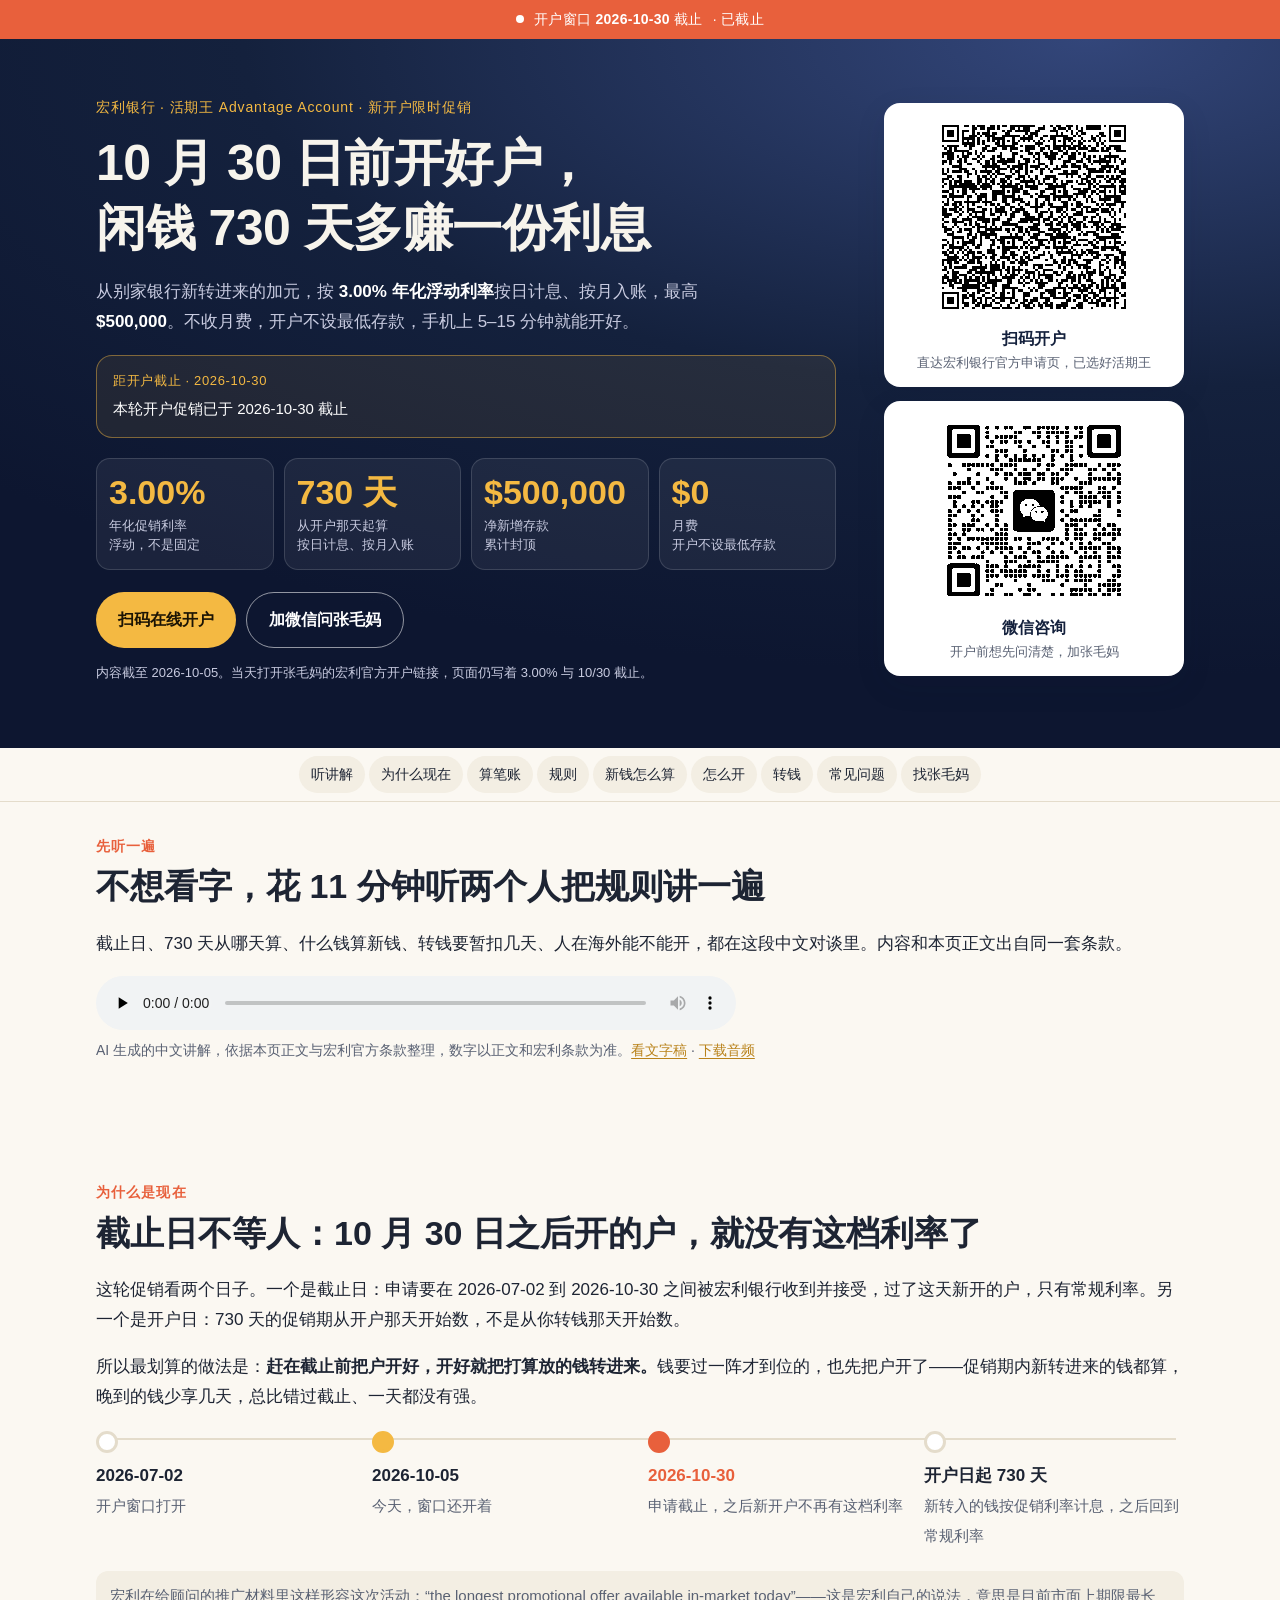
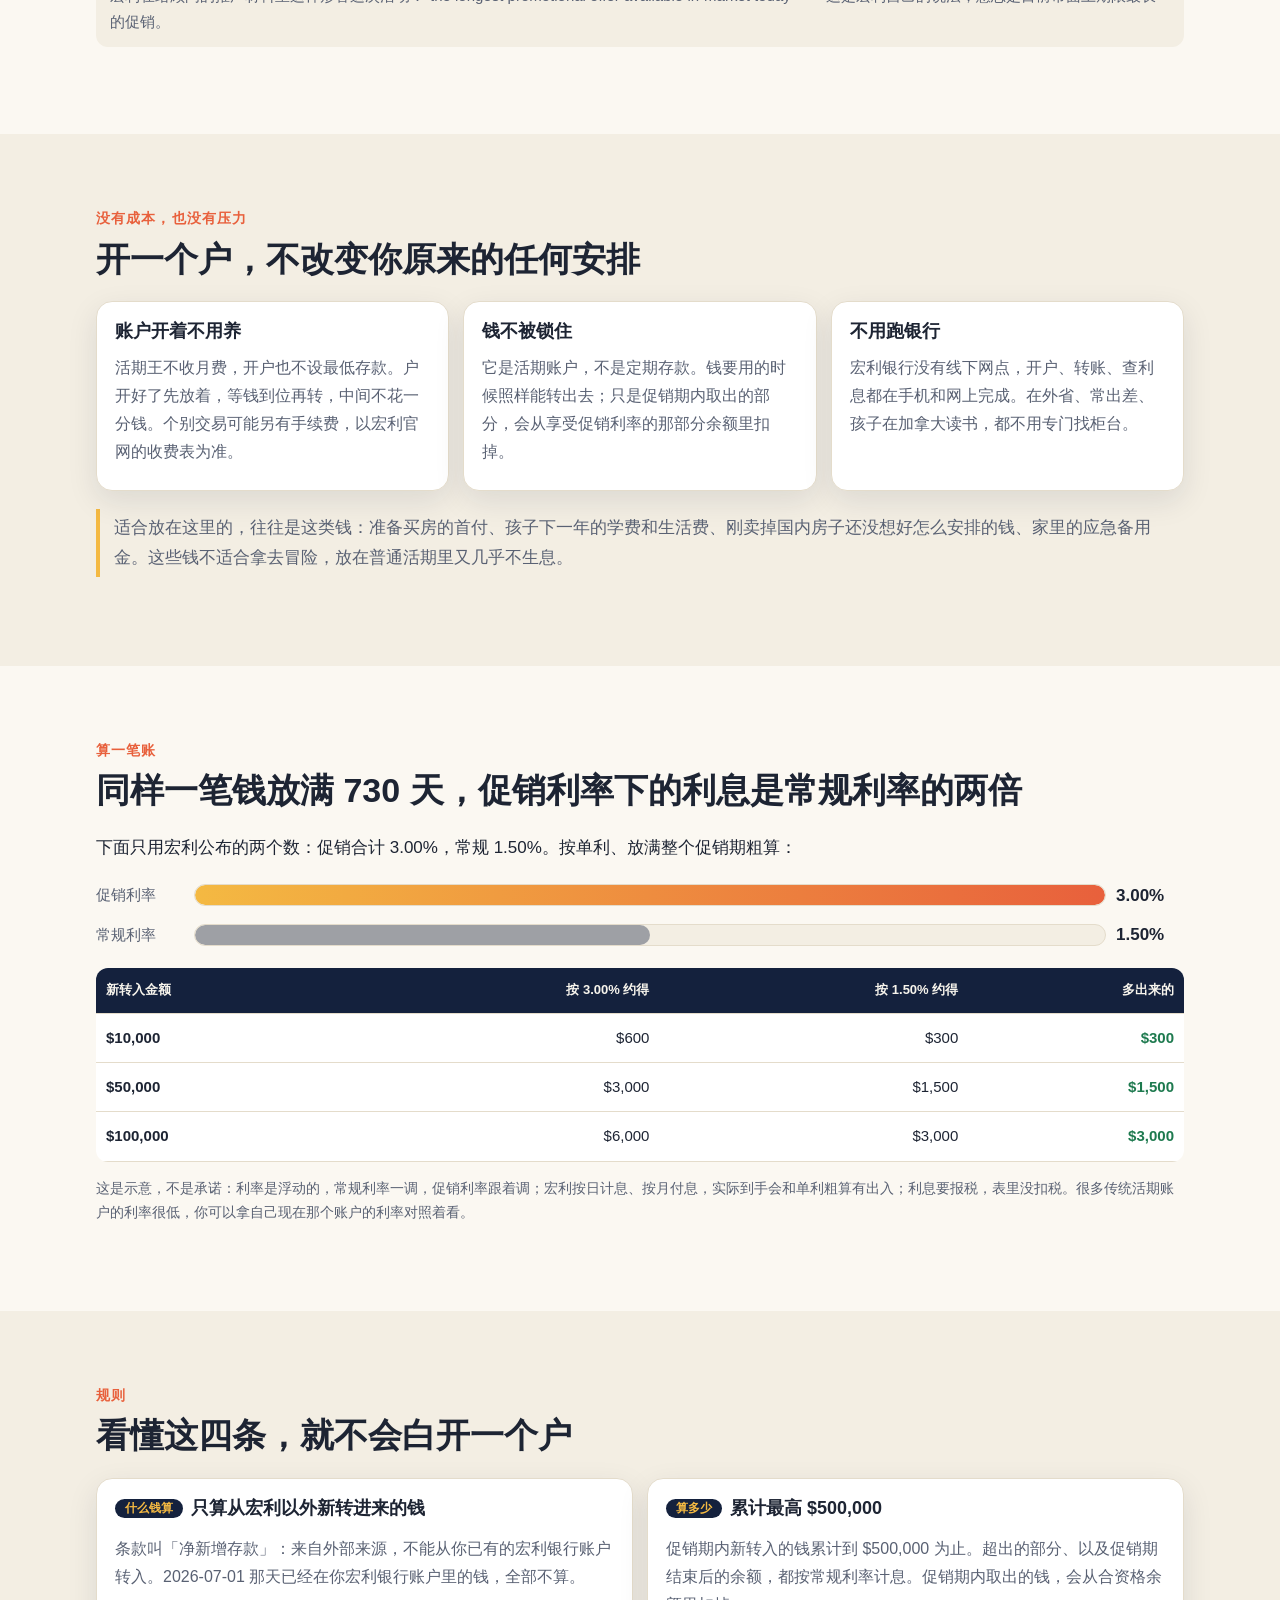
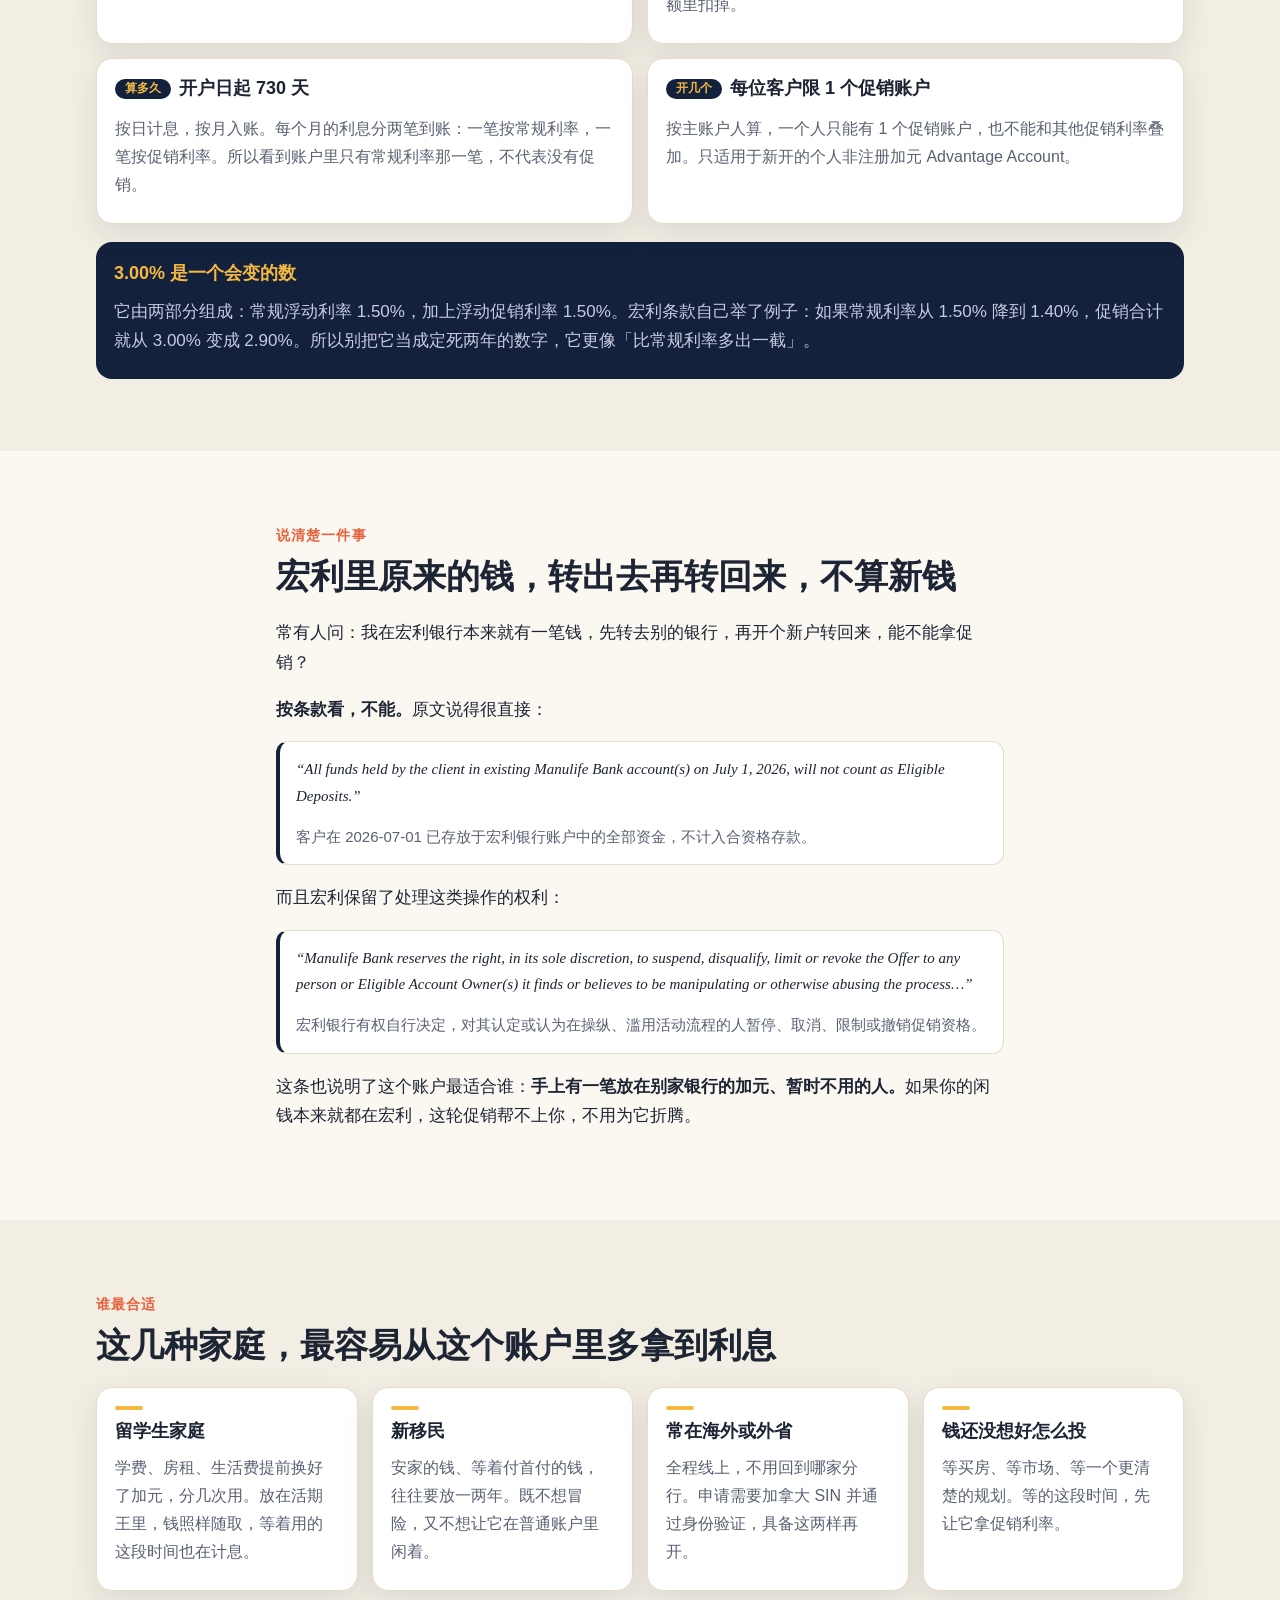
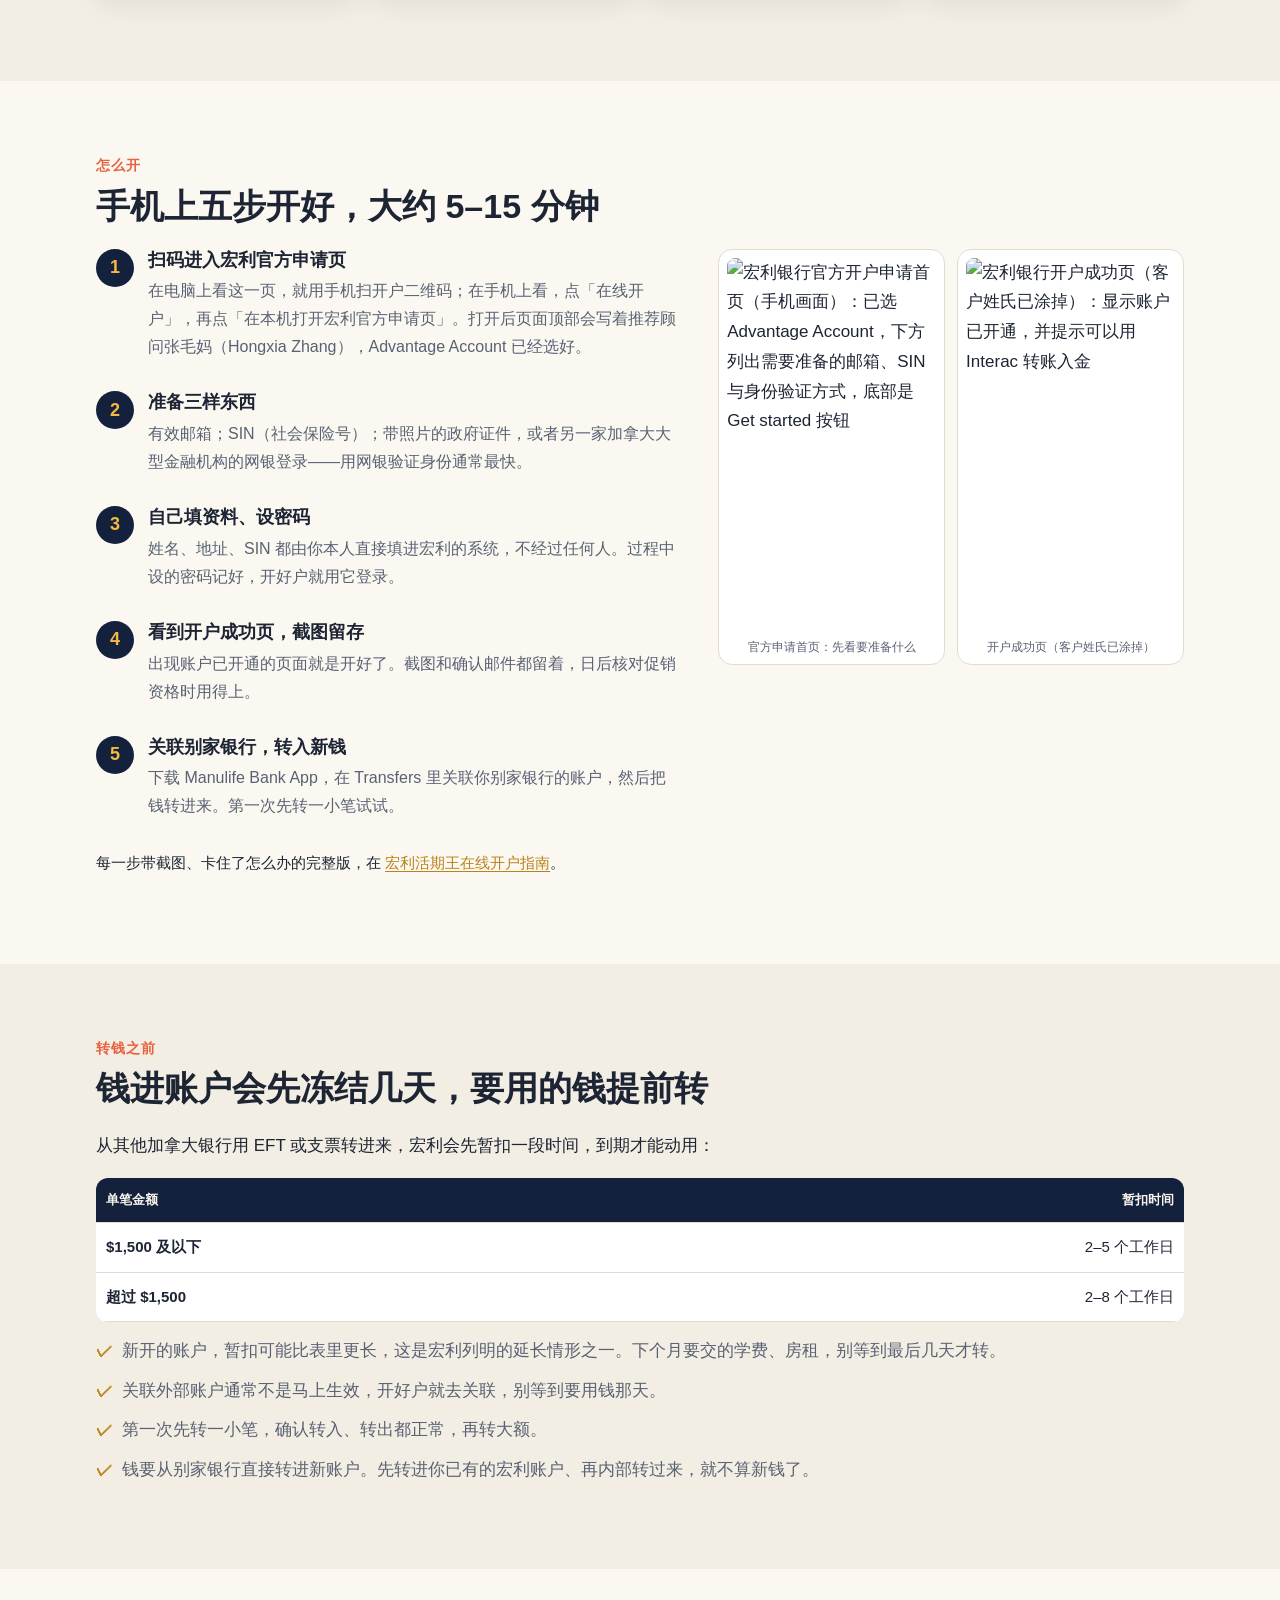
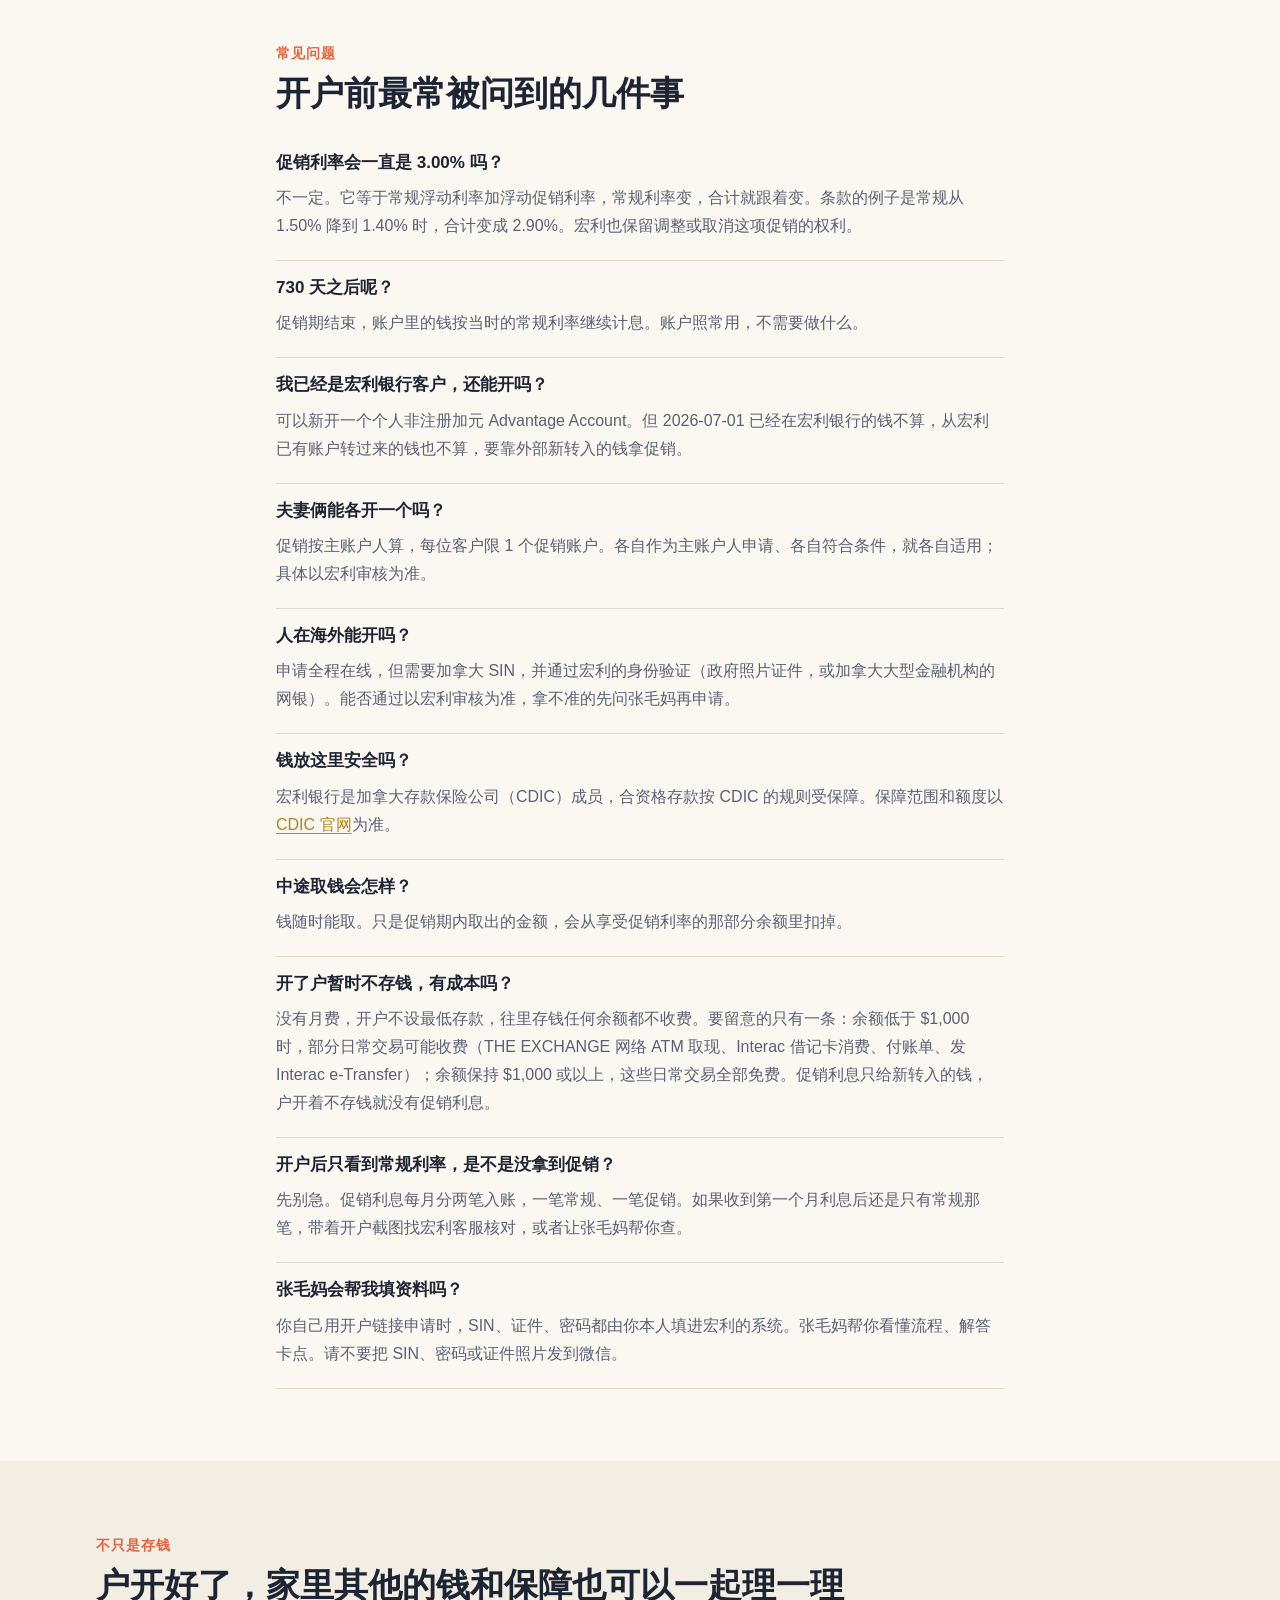
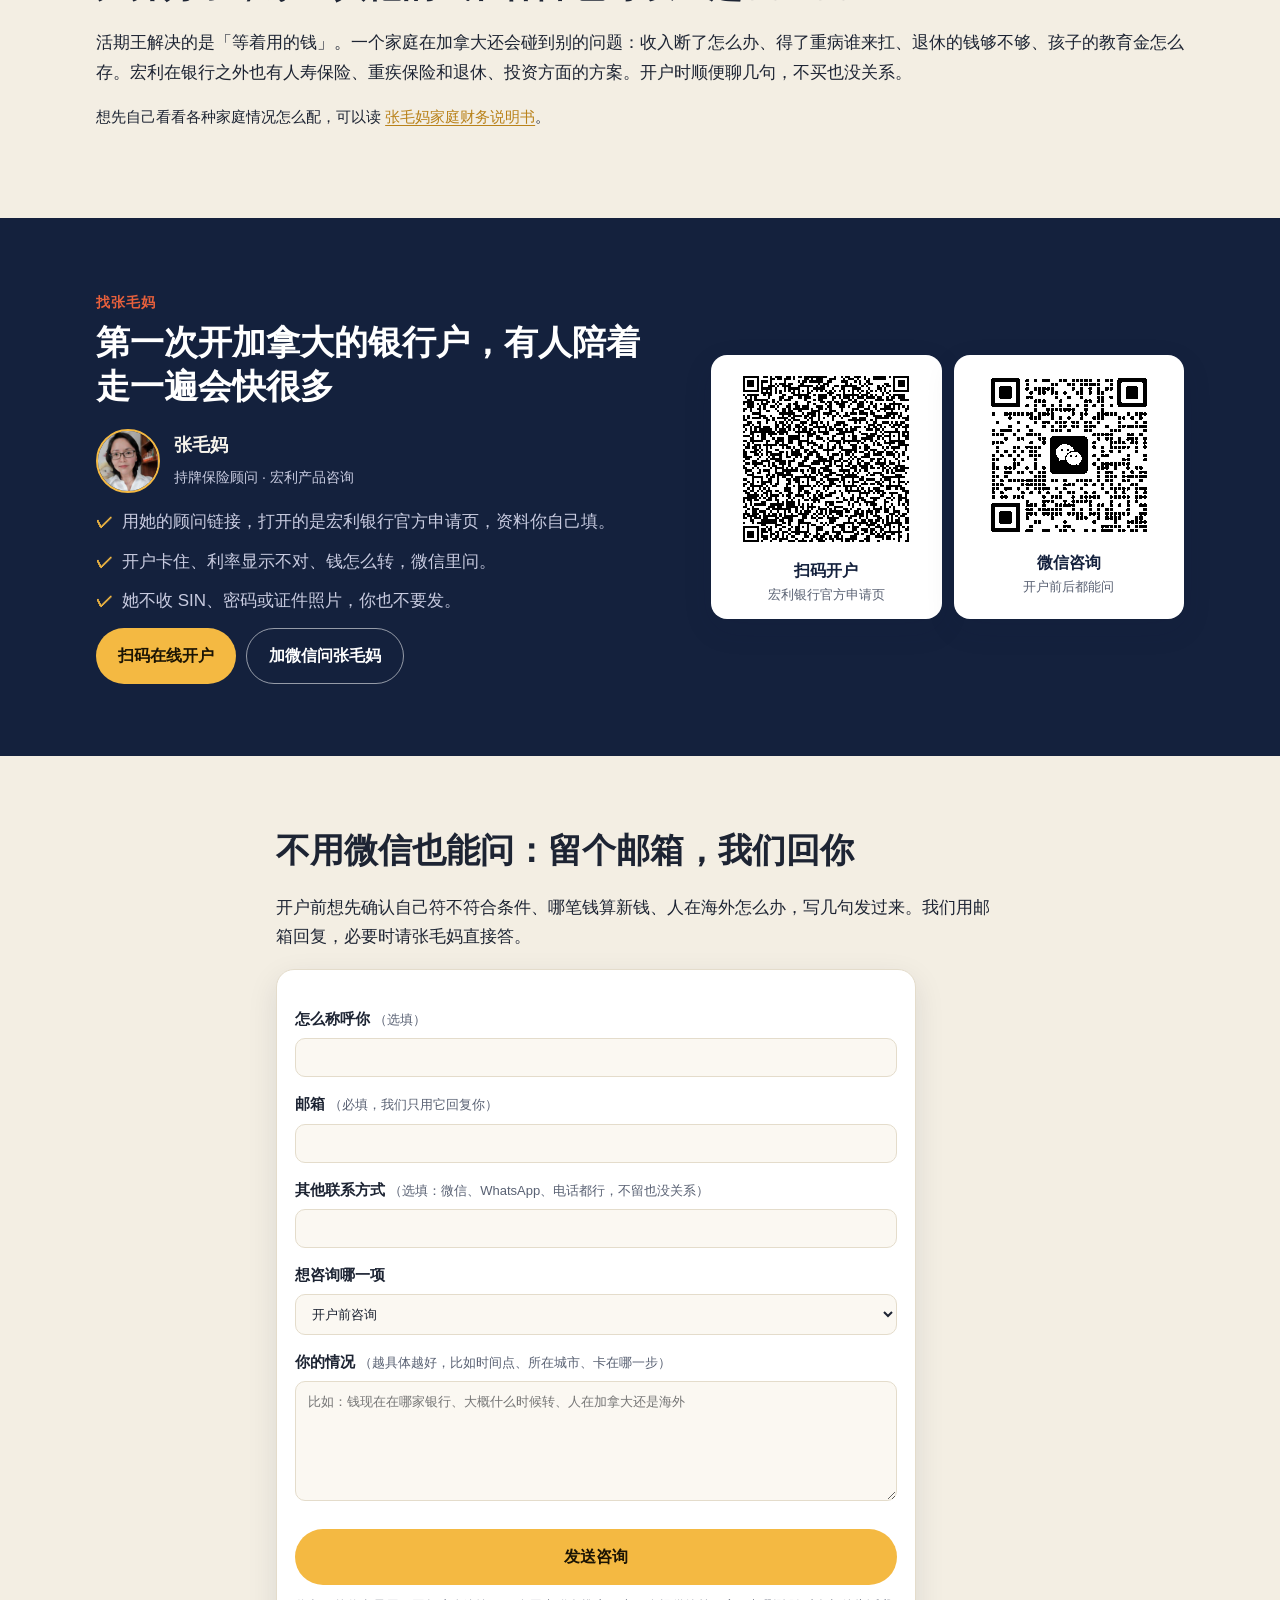
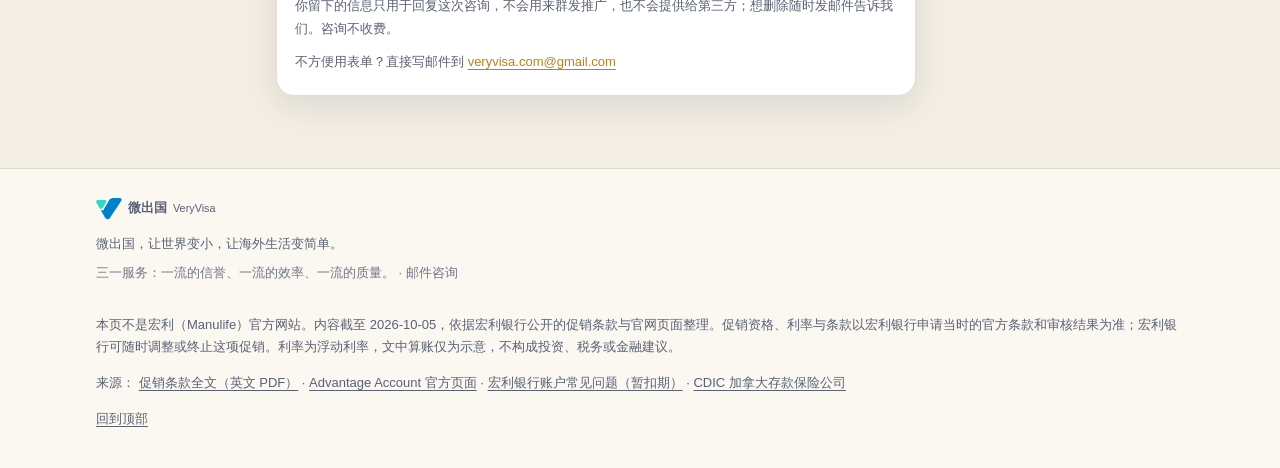
==== index.html @ b8ff3cb1 "活期王站迁到 manulife-advantage-account：加微出国咨询表单、页脚品牌行、canonical/JSON-LD/sitemap/llms.txt" ====
<!doctype html>
<html lang="zh-CN">
<head>
<meta charset="utf-8">
<meta name="viewport" content="width=device-width, initial-scale=1, viewport-fit=cover">
<title>宏利活期王限时开户：3.00% 浮动利率 · 10 月 30 日截止</title>
<meta name="description" content="宏利银行活期王 Advantage Account 新开户促销：外部新转入的加元按 3.00% 年化浮动利率计息，从开户日起 730 天，最高 $500,000，无月费，2026-10-30 截止。张毛妈协助在线开户。">
<meta name="theme-color" content="#14213d">
<meta property="og:title" content="宏利活期王限时开户：10 月 30 日截止">
<meta property="og:description" content="3.00% 年化浮动 · 从开户日起 730 天 · 最高 $500,000 · $0 月费。手机在线开户，张毛妈协助。">
<link rel="icon" href="assets/favicon.svg" type="image/svg+xml">
<link rel="stylesheet" href="assets/site.css">
<!-- vv:head -->
<link rel="canonical" href="https://veryvisa.github.io/manulife-advantage-account/">
<meta property="og:url" content="https://veryvisa.github.io/manulife-advantage-account/">
<meta property="og:type" content="website">
<meta property="og:locale" content="zh_CN">
<meta property="og:site_name" content="微出国 VeryVisa">
<link rel="alternate" type="text/plain" href="llms.txt" title="llms.txt">
<link rel="stylesheet" href="assets/vv-form.css">
<script type="application/ld+json">
{
 "@context": "https://schema.org",
 "@graph": [
  {
   "@type": "Organization",
   "@id": "https://veryvisa.github.io/#org",
   "name": "微出国 VeryVisa",
   "alternateName": [
    "微出国",
    "VeryVisa"
   ],
   "url": "https://veryvisa.github.io/",
   "slogan": "微出国，让世界变小，让海外生活变简单。",
   "description": "为海外华人生活提供专业、负责、AI 加持下的优质、快捷服务。",
   "email": "veryvisa.com@gmail.com"
  },
  {
   "@type": "Service",
   "@id": "https://veryvisa.github.io/manulife-advantage-account/#service",
   "name": "宏利银行活期王 Advantage Account 开户协助与咨询",
   "serviceType": "Bank account opening assistance",
   "description": "宏利银行活期王 Advantage Account 新开户促销：外部新转入的加元按 3.00% 年化浮动利率计息，从开户日起 730 天，最高 $500,000，无月费，2026-10-30 截止。张毛妈协助在线开户。",
   "provider": {
    "@id": "https://veryvisa.github.io/#org"
   },
   "url": "https://veryvisa.github.io/manulife-advantage-account/",
   "inLanguage": "zh-CN",
   "areaServed": [
    {
     "@type": "AdministrativeArea",
     "name": "Canada"
    }
   ],
   "audience": {
    "@type": "Audience",
    "audienceType": "海外华人家庭"
   }
  },
  {
   "@type": "WebPage",
   "@id": "https://veryvisa.github.io/manulife-advantage-account/",
   "url": "https://veryvisa.github.io/manulife-advantage-account/",
   "name": "宏利活期王限时开户：3.00% 浮动利率 · 10 月 30 日截止",
   "description": "宏利银行活期王 Advantage Account 新开户促销：外部新转入的加元按 3.00% 年化浮动利率计息，从开户日起 730 天，最高 $500,000，无月费，2026-10-30 截止。张毛妈协助在线开户。",
   "inLanguage": "zh-CN",
   "dateModified": "2026-10-05",
   "about": {
    "@id": "https://veryvisa.github.io/manulife-advantage-account/#service"
   },
   "publisher": {
    "@id": "https://veryvisa.github.io/#org"
   }
  },
  {
   "@type": "FAQPage",
   "@id": "https://veryvisa.github.io/manulife-advantage-account/#faq",
   "mainEntity": [
    {
     "@type": "Question",
     "name": "促销利率会一直是 3.00% 吗？",
     "acceptedAnswer": {
      "@type": "Answer",
      "text": "不一定。它等于常规浮动利率加浮动促销利率，常规利率变，合计就跟着变。条款的例子是常规从 1.50% 降到 1.40% 时，合计变成 2.90%。宏利也保留调整或取消这项促销的权利。"
     }
    },
    {
     "@type": "Question",
     "name": "730 天之后呢？",
     "acceptedAnswer": {
      "@type": "Answer",
      "text": "促销期结束，账户里的钱按当时的常规利率继续计息。账户照常用，不需要做什么。"
     }
    },
    {
     "@type": "Question",
     "name": "我已经是宏利银行客户，还能开吗？",
     "acceptedAnswer": {
      "@type": "Answer",
      "text": "可以新开一个个人非注册加元 Advantage Account。但 2026-07-01 已经在宏利银行的钱不算，从宏利已有账户转过来的钱也不算，要靠外部新转入的钱拿促销。"
     }
    },
    {
     "@type": "Question",
     "name": "夫妻俩能各开一个吗？",
     "acceptedAnswer": {
      "@type": "Answer",
      "text": "促销按主账户人算，每位客户限 1 个促销账户。各自作为主账户人申请、各自符合条件，就各自适用；具体以宏利审核为准。"
     }
    },
    {
     "@type": "Question",
     "name": "人在海外能开吗？",
     "acceptedAnswer": {
      "@type": "Answer",
      "text": "申请全程在线，但需要加拿大 SIN，并通过宏利的身份验证（政府照片证件，或加拿大大型金融机构的网银）。能否通过以宏利审核为准，拿不准的先问张毛妈再申请。"
     }
    },
    {
     "@type": "Question",
     "name": "钱放这里安全吗？",
     "acceptedAnswer": {
      "@type": "Answer",
      "text": "宏利银行是加拿大存款保险公司（CDIC）成员，合资格存款按 CDIC 的规则受保障。保障范围和额度以 CDIC 官网为准。"
     }
    },
    {
     "@type": "Question",
     "name": "中途取钱会怎样？",
     "acceptedAnswer": {
      "@type": "Answer",
      "text": "钱随时能取。只是促销期内取出的金额，会从享受促销利率的那部分余额里扣掉。"
     }
    },
    {
     "@type": "Question",
     "name": "开了户暂时不存钱，有成本吗？",
     "acceptedAnswer": {
      "@type": "Answer",
      "text": "没有月费，开户不设最低存款，往里存钱任何余额都不收费。要留意的只有一条：余额低于 $1,000 时，部分日常交易可能收费（THE EXCHANGE 网络 ATM 取现、Interac 借记卡消费、付账单、发 Interac e-Transfer）；余额保持 $1,000 或以上，这些日常交易全部免费。促销利息只给新转入的钱，户开着不存钱就没有促销利息。"
     }
    },
    {
     "@type": "Question",
     "name": "开户后只看到常规利率，是不是没拿到促销？",
     "acceptedAnswer": {
      "@type": "Answer",
      "text": "先别急。促销利息每月分两笔入账，一笔常规、一笔促销。如果收到第一个月利息后还是只有常规那笔，带着开户截图找宏利客服核对，或者让张毛妈帮你查。"
     }
    },
    {
     "@type": "Question",
     "name": "张毛妈会帮我填资料吗？",
     "acceptedAnswer": {
      "@type": "Answer",
      "text": "你自己用开户链接申请时，SIN、证件、密码都由你本人填进宏利的系统。张毛妈帮你看懂流程、解答卡点。请不要把 SIN、密码或证件照片发到微信。"
     }
    }
   ]
  }
 ]
}
</script>
<!-- /vv:head -->
</head>
<body>

<div class="topbar" role="note">
  <span class="topbar-dot" aria-hidden="true"></span>
  <span>开户窗口 <b>2026-10-30</b> 截止</span>
  <span class="topbar-left" data-countdown="short"></span>
</div>

<header class="hero" id="top">
  <div class="wrap hero-grid">
    <div class="hero-copy">
      <p class="kicker">宏利银行 · 活期王 Advantage Account · 新开户限时促销</p>
      <h1>10 月 30 日前开好户，<br>闲钱 730 天多赚一份利息</h1>
      <p class="lead">从别家银行新转进来的加元，按 <b>3.00% 年化浮动利率</b>按日计息、按月入账，最高 <b>$500,000</b>。不收月费，开户不设最低存款，手机上 5–15 分钟就能开好。</p>

      <div class="countdown" aria-live="polite">
        <div class="cd-label">距开户截止 · 2026-10-30</div>
        <div class="cd-clock" data-countdown="full"><span class="cd-fallback">申请须在 10 月 30 日前被宏利银行收到并接受</span></div>
      </div>

      <ul class="stats">
        <li><b>3.00%</b><span>年化促销利率<br>浮动，不是固定</span></li>
        <li><b>730 天</b><span>从开户那天起算<br>按日计息、按月入账</span></li>
        <li><b>$500,000</b><span>净新增存款<br>累计封顶</span></li>
        <li><b>$0</b><span>月费<br>开户不设最低存款</span></li>
      </ul>

      <div class="cta-row">
        <button class="btn btn-primary" type="button" data-open="dlg-open">扫码在线开户</button>
        <button class="btn btn-ghost" type="button" data-open="dlg-wechat">加微信问张毛妈</button>
      </div>
      <p class="asof">内容截至 2026-10-05。当天打开张毛妈的宏利官方开户链接，页面仍写着 3.00% 与 10/30 截止。</p>
    </div>

    <aside class="qr-panel" aria-label="开户与咨询二维码">
      <figure class="qr-card">
        <img src="assets/qr-open.png" alt="张毛妈的宏利银行官方开户二维码：扫码直达 Advantage Account 申请页" width="790" height="790" data-qr="open">
        <figcaption><b>扫码开户</b><span>直达宏利银行官方申请页，已选好活期王</span></figcaption>
      </figure>
      <figure class="qr-card">
        <img src="assets/qr-wechat.png" alt="张毛妈的微信二维码" width="460" height="440" data-qr="wechat">
        <figcaption><b>微信咨询</b><span>开户前想先问清楚，加张毛妈</span></figcaption>
      </figure>
    </aside>
  </div>
</header>

<nav class="jump" aria-label="页面导航">
  <a href="#listen">听讲解</a><a href="#why-now">为什么现在</a><a href="#math">算笔账</a><a href="#rules">规则</a><a href="#honest">新钱怎么算</a><a href="#how">怎么开</a><a href="#money">转钱</a><a href="#faq">常见问题</a><a href="#contact">找张毛妈</a>
</nav>

<main>

<section id="listen" class="sec sec-listen">
  <div class="wrap">
    <p class="eyebrow">先听一遍</p>
    <h2>不想看字，花 11 分钟听两个人把规则讲一遍</h2>
    <p>截止日、730 天从哪天算、什么钱算新钱、转钱要暂扣几天、人在海外能不能开，都在这段中文对谈里。内容和本页正文出自同一套条款。</p>
    <audio class="audio-player" controls preload="none" src="audio/advantage-2026-10-05.m4a" aria-label="宏利活期王音频讲解，约 11 分钟"></audio>
    <p class="audio-meta">AI 生成的中文讲解，依据本页正文与宏利官方条款整理，数字以正文和宏利条款为准。<a href="audio/transcript.html">看文字稿</a> · <a href="audio/advantage-2026-10-05.m4a" download>下载音频</a></p>
  </div>
</section>

<section id="why-now" class="sec">
  <div class="wrap">
    <p class="eyebrow">为什么是现在</p>
    <h2>截止日不等人：10 月 30 日之后开的户，就没有这档利率了</h2>
    <p>这轮促销看两个日子。一个是截止日：申请要在 2026-07-02 到 2026-10-30 之间被宏利银行收到并接受，过了这天新开的户，只有常规利率。另一个是开户日：730 天的促销期从开户那天开始数，不是从你转钱那天开始数。</p>
    <p>所以最划算的做法是：<b>赶在截止前把户开好，开好就把打算放的钱转进来。</b>钱要过一阵才到位的，也先把户开了——促销期内新转进来的钱都算，晚到的钱少享几天，总比错过截止、一天都没有强。</p>

    <ol class="timeline" aria-label="时间线">
      <li><span class="tl-date">2026-07-02</span><span class="tl-text">开户窗口打开</span></li>
      <li class="is-now"><span class="tl-date">2026-10-05</span><span class="tl-text">今天，窗口还开着</span></li>
      <li class="is-end"><span class="tl-date">2026-10-30</span><span class="tl-text">申请截止，之后新开户不再有这档利率</span></li>
      <li><span class="tl-date">开户日起 730 天</span><span class="tl-text">新转入的钱按促销利率计息，之后回到常规利率</span></li>
    </ol>
    <p class="quote-official">宏利在给顾问的推广材料里这样形容这次活动：<span lang="en">“the longest promotional offer available in-market today”</span>——这是宏利自己的说法，意思是目前市面上期限最长的促销。</p>
  </div>
</section>

<section id="no-cost" class="sec sec-tint">
  <div class="wrap">
    <p class="eyebrow">没有成本，也没有压力</p>
    <h2>开一个户，不改变你原来的任何安排</h2>
    <div class="cards three">
      <article class="card">
        <h3>账户开着不用养</h3>
        <p>活期王不收月费，开户也不设最低存款。户开好了先放着，等钱到位再转，中间不花一分钱。个别交易可能另有手续费，以宏利官网的收费表为准。</p>
      </article>
      <article class="card">
        <h3>钱不被锁住</h3>
        <p>它是活期账户，不是定期存款。钱要用的时候照样能转出去；只是促销期内取出的部分，会从享受促销利率的那部分余额里扣掉。</p>
      </article>
      <article class="card">
        <h3>不用跑银行</h3>
        <p>宏利银行没有线下网点，开户、转账、查利息都在手机和网上完成。在外省、常出差、孩子在加拿大读书，都不用专门找柜台。</p>
      </article>
    </div>
    <p class="note">适合放在这里的，往往是这类钱：准备买房的首付、孩子下一年的学费和生活费、刚卖掉国内房子还没想好怎么安排的钱、家里的应急备用金。这些钱不适合拿去冒险，放在普通活期里又几乎不生息。</p>
  </div>
</section>

<section id="math" class="sec">
  <div class="wrap">
    <p class="eyebrow">算一笔账</p>
    <h2>同样一笔钱放满 730 天，促销利率下的利息是常规利率的两倍</h2>
    <p>下面只用宏利公布的两个数：促销合计 3.00%，常规 1.50%。按单利、放满整个促销期粗算：</p>

    <div class="bars" role="img" aria-label="利率对比：促销 3.00%，常规 1.50%">
      <div class="bar-row"><span class="bar-name">促销利率</span><span class="bar"><i style="width:100%"></i></span><b>3.00%</b></div>
      <div class="bar-row"><span class="bar-name">常规利率</span><span class="bar bar-muted"><i style="width:50%"></i></span><b>1.50%</b></div>
    </div>

    <div class="table-wrap">
      <table class="calc">
        <thead><tr><th scope="col">新转入金额</th><th scope="col">按 3.00% 约得</th><th scope="col">按 1.50% 约得</th><th scope="col">多出来的</th></tr></thead>
        <tbody>
          <tr><th scope="row">$10,000</th><td>$600</td><td>$300</td><td class="gain">$300</td></tr>
          <tr><th scope="row">$50,000</th><td>$3,000</td><td>$1,500</td><td class="gain">$1,500</td></tr>
          <tr><th scope="row">$100,000</th><td>$6,000</td><td>$3,000</td><td class="gain">$3,000</td></tr>
        </tbody>
      </table>
    </div>
    <p class="fine">这是示意，不是承诺：利率是浮动的，常规利率一调，促销利率跟着调；宏利按日计息、按月付息，实际到手会和单利粗算有出入；利息要报税，表里没扣税。很多传统活期账户的利率很低，你可以拿自己现在那个账户的利率对照着看。</p>
  </div>
</section>

<section id="rules" class="sec sec-tint">
  <div class="wrap">
    <p class="eyebrow">规则</p>
    <h2>看懂这四条，就不会白开一个户</h2>
    <div class="cards two">
      <article class="card rule">
        <h3><span class="tag">什么钱算</span>只算从宏利以外新转进来的钱</h3>
        <p>条款叫「净新增存款」：来自外部来源，不能从你已有的宏利银行账户转入。2026-07-01 那天已经在你宏利银行账户里的钱，全部不算。</p>
      </article>
      <article class="card rule">
        <h3><span class="tag">算多少</span>累计最高 $500,000</h3>
        <p>促销期内新转入的钱累计到 $500,000 为止。超出的部分、以及促销期结束后的余额，都按常规利率计息。促销期内取出的钱，会从合资格余额里扣掉。</p>
      </article>
      <article class="card rule">
        <h3><span class="tag">算多久</span>开户日起 730 天</h3>
        <p>按日计息，按月入账。每个月的利息分两笔到账：一笔按常规利率，一笔按促销利率。所以看到账户里只有常规利率那一笔，不代表没有促销。</p>
      </article>
      <article class="card rule">
        <h3><span class="tag">开几个</span>每位客户限 1 个促销账户</h3>
        <p>按主账户人算，一个人只能有 1 个促销账户，也不能和其他促销利率叠加。只适用于新开的个人非注册加元 Advantage Account。</p>
      </article>
    </div>
    <div class="callout">
      <h3>3.00% 是一个会变的数</h3>
      <p>它由两部分组成：常规浮动利率 1.50%，加上浮动促销利率 1.50%。宏利条款自己举了例子：如果常规利率从 1.50% 降到 1.40%，促销合计就从 3.00% 变成 2.90%。所以别把它当成定死两年的数字，它更像「比常规利率多出一截」。</p>
    </div>
  </div>
</section>

<section id="honest" class="sec">
  <div class="wrap narrow">
    <p class="eyebrow">说清楚一件事</p>
    <h2>宏利里原来的钱，转出去再转回来，不算新钱</h2>
    <p>常有人问：我在宏利银行本来就有一笔钱，先转去别的银行，再开个新户转回来，能不能拿促销？</p>
    <p><b>按条款看，不能。</b>原文说得很直接：</p>
    <blockquote>
      <p lang="en">“All funds held by the client in existing Manulife Bank account(s) on July 1, 2026, will not count as Eligible Deposits.”</p>
      <p class="zh">客户在 2026-07-01 已存放于宏利银行账户中的全部资金，不计入合资格存款。</p>
    </blockquote>
    <p>而且宏利保留了处理这类操作的权利：</p>
    <blockquote>
      <p lang="en">“Manulife Bank reserves the right, in its sole discretion, to suspend, disqualify, limit or revoke the Offer to any person or Eligible Account Owner(s) it finds or believes to be manipulating or otherwise abusing the process…”</p>
      <p class="zh">宏利银行有权自行决定，对其认定或认为在操纵、滥用活动流程的人暂停、取消、限制或撤销促销资格。</p>
    </blockquote>
    <p>这条也说明了这个账户最适合谁：<b>手上有一笔放在别家银行的加元、暂时不用的人。</b>如果你的闲钱本来就都在宏利，这轮促销帮不上你，不用为它折腾。</p>
  </div>
</section>

<section id="who" class="sec sec-tint">
  <div class="wrap">
    <p class="eyebrow">谁最合适</p>
    <h2>这几种家庭，最容易从这个账户里多拿到利息</h2>
    <div class="cards four">
      <article class="card who"><h3>留学生家庭</h3><p>学费、房租、生活费提前换好了加元，分几次用。放在活期王里，钱照样随取，等着用的这段时间也在计息。</p></article>
      <article class="card who"><h3>新移民</h3><p>安家的钱、等着付首付的钱，往往要放一两年。既不想冒险，又不想让它在普通账户里闲着。</p></article>
      <article class="card who"><h3>常在海外或外省</h3><p>全程线上，不用回到哪家分行。申请需要加拿大 SIN 并通过身份验证，具备这两样再开。</p></article>
      <article class="card who"><h3>钱还没想好怎么投</h3><p>等买房、等市场、等一个更清楚的规划。等的这段时间，先让它拿促销利率。</p></article>
    </div>
  </div>
</section>

<section id="how" class="sec">
  <div class="wrap">
    <p class="eyebrow">怎么开</p>
    <h2>手机上五步开好，大约 5–15 分钟</h2>
    <div class="how-grid">
      <ol class="steps">
        <li><h3>扫码进入宏利官方申请页</h3><p>在电脑上看这一页，就用手机扫开户二维码；在手机上看，点「在线开户」，再点「在本机打开宏利官方申请页」。打开后页面顶部会写着推荐顾问张毛妈（Hongxia Zhang），Advantage Account 已经选好。</p></li>
        <li><h3>准备三样东西</h3><p>有效邮箱；SIN（社会保险号）；带照片的政府证件，或者另一家加拿大大型金融机构的网银登录——用网银验证身份通常最快。</p></li>
        <li><h3>自己填资料、设密码</h3><p>姓名、地址、SIN 都由你本人直接填进宏利的系统，不经过任何人。过程中设的密码记好，开好户就用它登录。</p></li>
        <li><h3>看到开户成功页，截图留存</h3><p>出现账户已开通的页面就是开好了。截图和确认邮件都留着，日后核对促销资格时用得上。</p></li>
        <li><h3>关联别家银行，转入新钱</h3><p>下载 Manulife Bank App，在 Transfers 里关联你别家银行的账户，然后把钱转进来。第一次先转一小笔试试。</p></li>
      </ol>
      <div class="shots">
        <figure><img src="https://veryvisa.github.io/biz-assets/manulife-onboarding/80a94058.webp" alt="宏利银行官方开户申请首页（手机画面）：已选 Advantage Account，下方列出需要准备的邮箱、SIN 与身份验证方式，底部是 Get started 按钮" decoding="async" width="390" height="844"><figcaption>官方申请首页：先看要准备什么</figcaption></figure>
        <figure><img src="https://veryvisa.github.io/biz-assets/manulife-onboarding/45822714.webp" alt="宏利银行开户成功页（客户姓氏已涂掉）：显示账户已开通，并提示可以用 Interac 转账入金" decoding="async" width="390" height="844"><figcaption>开户成功页（客户姓氏已涂掉）</figcaption></figure>
      </div>
    </div>
    <p class="more">每一步带截图、卡住了怎么办的完整版，在 <a href="https://veryvisa.github.io/manulife-site/visuals/opening/">宏利活期王在线开户指南</a>。</p>
  </div>
</section>

<section id="money" class="sec sec-tint">
  <div class="wrap">
    <p class="eyebrow">转钱之前</p>
    <h2>钱进账户会先冻结几天，要用的钱提前转</h2>
    <p>从其他加拿大银行用 EFT 或支票转进来，宏利会先暂扣一段时间，到期才能动用：</p>
    <div class="table-wrap">
      <table class="holds">
        <thead><tr><th scope="col">单笔金额</th><th scope="col">暂扣时间</th></tr></thead>
        <tbody>
          <tr><th scope="row">$1,500 及以下</th><td>2–5 个工作日</td></tr>
          <tr><th scope="row">超过 $1,500</th><td>2–8 个工作日</td></tr>
        </tbody>
      </table>
    </div>
    <ul class="ticks">
      <li>新开的账户，暂扣可能比表里更长，这是宏利列明的延长情形之一。下个月要交的学费、房租，别等到最后几天才转。</li>
      <li>关联外部账户通常不是马上生效，开好户就去关联，别等到要用钱那天。</li>
      <li>第一次先转一小笔，确认转入、转出都正常，再转大额。</li>
      <li>钱要从别家银行直接转进新账户。先转进你已有的宏利账户、再内部转过来，就不算新钱了。</li>
    </ul>
  </div>
</section>

<section id="faq" class="sec">
  <div class="wrap narrow">
    <p class="eyebrow">常见问题</p>
    <h2>开户前最常被问到的几件事</h2>
    <div class="faq">
      <article><h3>促销利率会一直是 3.00% 吗？</h3><p>不一定。它等于常规浮动利率加浮动促销利率，常规利率变，合计就跟着变。条款的例子是常规从 1.50% 降到 1.40% 时，合计变成 2.90%。宏利也保留调整或取消这项促销的权利。</p></article>
      <article><h3>730 天之后呢？</h3><p>促销期结束，账户里的钱按当时的常规利率继续计息。账户照常用，不需要做什么。</p></article>
      <article><h3>我已经是宏利银行客户，还能开吗？</h3><p>可以新开一个个人非注册加元 Advantage Account。但 2026-07-01 已经在宏利银行的钱不算，从宏利已有账户转过来的钱也不算，要靠外部新转入的钱拿促销。</p></article>
      <article><h3>夫妻俩能各开一个吗？</h3><p>促销按主账户人算，每位客户限 1 个促销账户。各自作为主账户人申请、各自符合条件，就各自适用；具体以宏利审核为准。</p></article>
      <article><h3>人在海外能开吗？</h3><p>申请全程在线，但需要加拿大 SIN，并通过宏利的身份验证（政府照片证件，或加拿大大型金融机构的网银）。能否通过以宏利审核为准，拿不准的先问张毛妈再申请。</p></article>
      <article><h3>钱放这里安全吗？</h3><p>宏利银行是加拿大存款保险公司（CDIC）成员，合资格存款按 CDIC 的规则受保障。保障范围和额度以 <a href="https://www.cdic.ca/">CDIC 官网</a>为准。</p></article>
      <article><h3>中途取钱会怎样？</h3><p>钱随时能取。只是促销期内取出的金额，会从享受促销利率的那部分余额里扣掉。</p></article>
      <article><h3>开了户暂时不存钱，有成本吗？</h3><p>没有月费，开户不设最低存款，往里存钱任何余额都不收费。要留意的只有一条：余额低于 $1,000 时，部分日常交易可能收费（THE EXCHANGE 网络 ATM 取现、Interac 借记卡消费、付账单、发 Interac e-Transfer）；余额保持 $1,000 或以上，这些日常交易全部免费。促销利息只给新转入的钱，户开着不存钱就没有促销利息。</p></article>
      <article><h3>开户后只看到常规利率，是不是没拿到促销？</h3><p>先别急。促销利息每月分两笔入账，一笔常规、一笔促销。如果收到第一个月利息后还是只有常规那笔，带着开户截图找宏利客服核对，或者让张毛妈帮你查。</p></article>
      <article><h3>张毛妈会帮我填资料吗？</h3><p>你自己用开户链接申请时，SIN、证件、密码都由你本人填进宏利的系统。张毛妈帮你看懂流程、解答卡点。请不要把 SIN、密码或证件照片发到微信。</p></article>
    </div>
  </div>
</section>

<section id="more" class="sec sec-tint">
  <div class="wrap">
    <p class="eyebrow">不只是存钱</p>
    <h2>户开好了，家里其他的钱和保障也可以一起理一理</h2>
    <p>活期王解决的是「等着用的钱」。一个家庭在加拿大还会碰到别的问题：收入断了怎么办、得了重病谁来扛、退休的钱够不够、孩子的教育金怎么存。宏利在银行之外也有人寿保险、重疾保险和退休、投资方面的方案。开户时顺便聊几句，不买也没关系。</p>
    <p class="more">想先自己看看各种家庭情况怎么配，可以读 <a href="https://veryvisa.github.io/manulife-site/">张毛妈家庭财务说明书</a>。</p>
  </div>
</section>

<section id="contact" class="sec sec-contact">
  <div class="wrap contact-grid">
    <div class="contact-copy">
      <p class="eyebrow">找张毛妈</p>
      <h2>第一次开加拿大的银行户，有人陪着走一遍会快很多</h2>
      <div class="person">
        <img src="assets/zhangmaoma.jpg" alt="张毛妈" width="160" height="160">
        <div><b>张毛妈</b><span>持牌保险顾问 · 宏利产品咨询</span></div>
      </div>
      <ul class="ticks">
        <li>用她的顾问链接，打开的是宏利银行官方申请页，资料你自己填。</li>
        <li>开户卡住、利率显示不对、钱怎么转，微信里问。</li>
        <li>她不收 SIN、密码或证件照片，你也不要发。</li>
      </ul>
      <div class="cta-row">
        <button class="btn btn-primary" type="button" data-open="dlg-open">扫码在线开户</button>
        <button class="btn btn-ghost-dark" type="button" data-open="dlg-wechat">加微信问张毛妈</button>
      </div>
    </div>
    <div class="contact-qr">
      <figure class="qr-card"><img src="assets/qr-open.png" alt="张毛妈的宏利银行官方开户二维码" width="790" height="790"><figcaption><b>扫码开户</b><span>宏利银行官方申请页</span></figcaption></figure>
      <figure class="qr-card"><img src="assets/qr-wechat.png" alt="张毛妈的微信二维码" width="460" height="440"><figcaption><b>微信咨询</b><span>开户前后都能问</span></figcaption></figure>
    </div>
  </div>
</section>

<!-- vv:form -->
<section class="sec vv-ask" id="ask"><div class="wrap narrow">
<h2>不用微信也能问：留个邮箱，我们回你</h2>
<p>开户前想先确认自己符不符合条件、哪笔钱算新钱、人在海外怎么办，写几句发过来。我们用邮箱回复，必要时请张毛妈直接答。</p>
<form class="form" data-vv-form action="https://formsubmit.co/ajax/veryvisa.com@gmail.com" method="POST" data-mailto="mailto:veryvisa.com@gmail.com?subject=%5B%E5%BE%AE%E5%87%BA%E5%9B%BD%C2%B7%E5%AE%8F%E5%88%A9%E6%B4%BB%E6%9C%9F%E7%8E%8B%E5%BC%80%E6%88%B7%E5%92%A8%E8%AF%A2%5D%20%E5%92%A8%E8%AF%A2">
  <input type="hidden" name="_subject" value="[微出国·宏利活期王开户咨询] 新咨询">
  <input type="hidden" name="_template" value="table">
  <input type="hidden" name="_captcha" value="false">
  <input type="hidden" name="site" value="manulife-advantage-account">
  <input type="hidden" name="page" value="">
  <input type="hidden" name="referrer" value="">
  <input type="hidden" name="utm_source" value="">
  <input type="hidden" name="utm_medium" value="">
  <input type="hidden" name="utm_campaign" value="">
  <input type="hidden" name="submitted_at" value="">
  <div class="hp" aria-hidden="true"><label>请勿填写<input type="text" name="_honey" tabindex="-1" autocomplete="off"></label></div>
  <label for="f-name">怎么称呼你 <span class="opt">（选填）</span></label>
  <input id="f-name" name="name" type="text" autocomplete="name" maxlength="60">
  <label for="f-email">邮箱 <span class="opt">（必填，我们只用它回复你）</span></label>
  <input id="f-email" name="email" type="email" required autocomplete="email" inputmode="email" maxlength="120">
  <label for="f-other">其他联系方式 <span class="opt">（选填：微信、WhatsApp、电话都行，不留也没关系）</span></label>
  <input id="f-other" name="other_contact" type="text" maxlength="120">

  <label for="f-service">想咨询哪一项</label>
  <select id="f-service" name="service"><option value="开户前咨询">开户前咨询</option><option value="新钱规则核对">新钱规则核对</option><option value="人在海外怎么开">人在海外怎么开</option><option value="开户后利率显示不对">开户后利率显示不对</option><option value="其他宏利账户/产品">其他宏利账户/产品</option></select>
  <label for="f-msg">你的情况 <span class="opt">（越具体越好，比如时间点、所在城市、卡在哪一步）</span></label>
  <textarea id="f-msg" name="message" maxlength="4000" placeholder="比如：钱现在在哪家银行、大概什么时候转、人在加拿大还是海外"></textarea>
  <button class="btn" type="submit">发送咨询</button>
  <p class="form-msg" role="status" aria-live="polite"></p>
  <p class="privacy">你留下的信息只用于回复这次咨询，不会用来群发推广，也不会提供给第三方；想删除随时发邮件告诉我们。咨询不收费。</p>
  <p class="mailto">不方便用表单？直接写邮件到 <a href="mailto:veryvisa.com@gmail.com?subject=%5B%E5%BE%AE%E5%87%BA%E5%9B%BD%C2%B7%E5%AE%8F%E5%88%A9%E6%B4%BB%E6%9C%9F%E7%8E%8B%E5%BC%80%E6%88%B7%E5%92%A8%E8%AF%A2%5D%20%E5%92%A8%E8%AF%A2">veryvisa.com@gmail.com</a></p>
</form>
</div></section>
<!-- /vv:form -->
</main>

<footer class="foot">
  <div class="wrap">
<!-- vv:brand -->
<div class="vv-brandline"><a href="https://veryvisa.github.io/" aria-label="微出国首页"><svg viewBox="102.305 90.391 73.617 59.957" xmlns="http://www.w3.org/2000/svg">
<path fill="#30D9C4" d="M 107.894531 95.808594 L 127.277344 95.808594 C 127.277344 95.808594 129.507812 95.628906 130.835938 97.679688 C 131.585938 98.910156 131.65625 100.316406 131.082031 101.546875 L 121.609375 117.953125 C 121.609375 117.953125 120.335938 120.65625 117.011719 120.824219 C 113.714844 120.910156 112.242188 118.40625 112.242188 118.40625 L 103.722656 103.652344 C 103.722656 103.652344 102.304688 101.792969 103.09375 99.332031 C 103.878906 96.878906 106.148438 95.773438 107.894531 95.808594 "/>
<path fill="#0082CA" d="M 115.964844 124.792969 C 115.847656 124.59375 116.09375 124.378906 116.277344 124.519531 C 117.195312 125.21875 118.664062 125.902344 120.683594 125.515625 C 122.164062 125.210938 123.550781 124.296875 124.402344 122.757812 C 125.242188 121.300781 138.8125 97.8125 138.8125 97.8125 C 138.8125 97.8125 141.9375 90.917969 150.207031 90.550781 L 169.96875 90.550781 C 169.96875 90.550781 173 90.390625 174.503906 93.40625 C 175.921875 96.433594 173.941406 98.695312 173.667969 99.109375 C 173.394531 99.523438 142.203125 146.726562 142.203125 146.726562 C 142.203125 146.726562 140.003906 150.347656 135.40625 150.347656 C 130.808594 150.347656 128.707031 146.878906 128.417969 146.398438 C 128.175781 145.992188 118.835938 129.78125 115.964844 124.792969 "/></svg><b>微出国</b> <small>VeryVisa</small></a><p>微出国，让世界变小，让海外生活变简单。</p><p class="vv-sub">三一服务：一流的信誉、一流的效率、一流的质量。 · <a href="#ask">邮件咨询</a></p></div>
<!-- /vv:brand -->
    <p>本页不是宏利（Manulife）官方网站。内容<span class="nw">截至 2026-10-05</span>，依据宏利银行公开的促销条款与官网页面整理。促销资格、利率与条款以宏利银行申请当时的官方条款和审核结果为准；宏利银行可随时调整或终止这项促销。利率为浮动利率，文中算账仅为示意，不构成投资、税务或金融建议。</p>
    <p class="sources">来源：
      <a href="https://advisor.manulife.ca/content/dam/manulife-advisor-portal/documents/en/marketing-materials/bank/advantage-account/updf/bank-advantage-account-terms-conditions-tc045e.pdf">促销条款全文（英文 PDF）</a> ·
      <a href="https://www.manulifebank.ca/personal-banking/bank-accounts/high-interest-chequing-savings-account.html">Advantage Account 官方页面</a> ·
      <a href="https://www.manulifebank.ca/personal-banking/bank-accounts/faq.html">宏利银行账户常见问题（暂扣期）</a> ·
      <a href="https://www.cdic.ca/">CDIC 加拿大存款保险公司</a>
    </p>
    <p class="foot-cta"><a href="#top">回到顶部</a></p>
  </div>
</footer>

<div class="dock" aria-label="快捷操作">
  <button class="btn btn-primary" type="button" data-open="dlg-open">在线开户</button>
  <button class="btn btn-ghost-dark" type="button" data-open="dlg-wechat">微信咨询</button>
</div>

<dialog id="dlg-open" class="dlg" aria-labelledby="dlg-open-t">
  <form method="dialog"><button class="dlg-x" aria-label="关闭">×</button></form>
  <h2 id="dlg-open-t">宏利活期王 · 官方开户</h2>
  <img src="assets/qr-open.png" alt="张毛妈的宏利银行官方开户二维码（大图）" width="790" height="790">
  <p>用另一部手机的相机扫码；如果你正在用手机看这一页，直接点下面的按钮。</p>
  <a class="btn btn-primary btn-block" href="https://onboarding.manulifebank.ca/api/customer?locale=en-ca&amp;state=[base64]" target="_blank" rel="noopener" data-open-official>在本机打开宏利官方申请页 ↗</a>
  <p class="fine">页面是英文的，顶部会显示推荐顾问 Hongxia Zhang（张毛妈）。SIN 等资料由你本人填写。</p>
</dialog>

<dialog id="dlg-wechat" class="dlg" aria-labelledby="dlg-wechat-t">
  <form method="dialog"><button class="dlg-x" aria-label="关闭">×</button></form>
  <h2 id="dlg-wechat-t">加张毛妈微信</h2>
  <img src="assets/wechat-zhangmaoma.jpg" alt="张毛妈的微信名片：宏利银行产品咨询，扫码添加微信" width="760" height="950">
  <p>在微信里长按图片识别二维码，或截图后用微信「扫一扫」从相册识别。</p>
  <a class="btn btn-ghost-dark btn-block" href="https://u.wechat.com/EC5wn-TK5yW4Ae9ntFPND84?s=2" target="_blank" rel="noopener">在微信中打开名片 ↗</a>
</dialog>

<script src="assets/site.js" defer></script>
<!-- vv:js --><script src="assets/vv-form.js" defer></script><!-- /vv:js -->
</body>
</html>
---- assets/site.css ----
/* 宏利活期王促销站：深靛蓝＋暖金，和宏利方案站的绿色区分开 */
:root{
  --ink:#14213d; --ink-2:#22325a; --gold:#f4b942; --gold-deep:#b9821a; --coral:#e8603c;
  --ground:#fbf8f2; --tint:#f3eee3; --card:#ffffff; --text:#1d2433; --muted:#596173; --line:#e4dccb;
  --on-ink:#f7f4ec; --on-ink-muted:#c8cbe0; --gain:#1e7a4f;
  --radius:16px; --shadow:0 10px 30px rgba(20,33,61,.10);
  color-scheme:light;
}
@media (prefers-color-scheme: dark){
  :root:not([data-theme="light"]){
    --ground:#0e1424; --tint:#141c30; --card:#18213a; --text:#e9ebf2; --muted:#a9b0c4; --line:#2a3550;
    --gold-deep:#f4b942; --gain:#6fd3a0; --shadow:0 10px 30px rgba(0,0,0,.35); color-scheme:dark;
  }
}
:root[data-theme="dark"]{
  --ground:#0e1424; --tint:#141c30; --card:#18213a; --text:#e9ebf2; --muted:#a9b0c4; --line:#2a3550;
  --gold-deep:#f4b942; --gain:#6fd3a0; --shadow:0 10px 30px rgba(0,0,0,.35); color-scheme:dark;
}
*{box-sizing:border-box}
html{scroll-behavior:smooth;-webkit-text-size-adjust:100%}
body{margin:0;background:var(--ground);color:var(--text);
  font-family:-apple-system,BlinkMacSystemFont,"PingFang SC","Hiragino Sans GB","Microsoft YaHei","Noto Sans CJK SC","Segoe UI",Roboto,sans-serif;
  font-size:17px;line-height:1.75;padding-bottom:84px}
img{max-width:100%;height:auto;display:block}
a{color:var(--gold-deep);text-underline-offset:3px}
h1,h2,h3{line-height:1.3;margin:0 0 .6em}
p{margin:0 0 1em}
.wrap{max-width:1120px;margin:0 auto;padding:0 16px}
.narrow{max-width:760px}

/* 顶部倒计时条 */
.topbar{position:sticky;top:0;z-index:30;display:flex;gap:10px;align-items:center;justify-content:center;flex-wrap:wrap;
  background:var(--coral);color:#fff;font-size:14px;padding:7px 12px;letter-spacing:.02em}
.topbar b{font-weight:700}
.topbar-dot{width:8px;height:8px;border-radius:50%;background:#fff;animation:pulse 1.6s infinite}
@keyframes pulse{0%,100%{opacity:1}50%{opacity:.25}}
@media (prefers-reduced-motion:reduce){.topbar-dot{animation:none}html{scroll-behavior:auto}}

/* 首屏 */
.hero{background:radial-gradient(120% 90% at 85% 0%,#33467a 0%,var(--ink) 55%,#0d1630 100%);color:var(--on-ink);padding:28px 0 36px;overflow:hidden}
.hero-grid{display:grid;gap:28px}
.kicker{color:var(--gold);font-size:14px;letter-spacing:.06em;margin-bottom:12px}
.hero h1{font-size:clamp(28px,7.4vw,50px);letter-spacing:-.01em;margin-bottom:16px;font-weight:800}
.hero .lead{color:var(--on-ink-muted);font-size:17px;max-width:40em}
.hero .lead b{color:#fff}
.br-wide{display:none}
.countdown{margin:18px 0 20px;padding:14px 16px;border:1px solid rgba(244,185,66,.45);border-radius:var(--radius);background:rgba(244,185,66,.08)}
.cd-label{font-size:13px;color:var(--gold);letter-spacing:.05em;margin-bottom:4px}
.cd-clock{display:flex;gap:10px;align-items:baseline;flex-wrap:wrap;font-variant-numeric:tabular-nums}
.cd-clock .u{display:inline-flex;align-items:baseline;gap:3px}
.cd-clock .u b{font-size:clamp(30px,8vw,42px);color:#fff;font-weight:800;line-height:1}
.cd-clock .u span{font-size:14px;color:var(--on-ink-muted)}
.cd-fallback{font-size:15px;color:#fff}
.stats{list-style:none;padding:0;margin:0 0 22px;display:grid;grid-template-columns:1fr 1fr;gap:10px}
.stats li{background:rgba(255,255,255,.06);border:1px solid rgba(255,255,255,.14);border-radius:14px;padding:14px 12px}
.stats b{display:block;font-size:clamp(24px,6.6vw,34px);color:var(--gold);font-weight:800;line-height:1.15;font-variant-numeric:tabular-nums}
.stats span{display:block;font-size:13px;color:var(--on-ink-muted);line-height:1.5;margin-top:4px}
.cta-row{display:flex;gap:10px;flex-wrap:wrap}
.btn{appearance:none;border:0;cursor:pointer;font:inherit;font-weight:700;font-size:16px;border-radius:999px;padding:13px 22px;text-decoration:none;display:inline-flex;align-items:center;justify-content:center;gap:6px;min-height:48px}
.btn-primary{background:var(--gold);color:#1b1404}
.btn-primary:hover{background:#ffcb5c}
.btn-ghost{background:transparent;color:#fff;border:1.5px solid rgba(255,255,255,.55)}
.btn-ghost:hover{border-color:#fff}
.btn-ghost-dark{background:var(--ink);color:#fff}
.btn-block{display:flex;width:100%}
.btn:focus-visible,a:focus-visible{outline:3px solid var(--coral);outline-offset:3px}
.asof{font-size:13px;color:var(--on-ink-muted);margin:14px 0 0}
.qr-panel{display:none}
.qr-card{margin:0;background:#fff;color:#14213d;border-radius:var(--radius);padding:14px;box-shadow:var(--shadow);text-align:center}
.qr-card img{width:100%;max-width:200px;margin:0 auto 8px;image-rendering:pixelated}
.qr-card figcaption b{display:block;font-size:16px}
.qr-card figcaption span{display:block;font-size:13px;color:#596173;line-height:1.5}

/* 锚点导航 */
.jump{position:sticky;top:34px;z-index:20;display:flex;gap:4px;overflow-x:auto;padding:8px 12px;background:var(--ground);border-bottom:1px solid var(--line);scrollbar-width:none}
.jump::-webkit-scrollbar{display:none}
.jump a{flex:0 0 auto;font-size:14px;color:var(--text);text-decoration:none;padding:6px 12px;border-radius:999px;background:var(--tint)}
.jump a:hover{background:var(--gold);color:#1b1404}

/* 区块 */
.sec{padding:44px 0;scroll-margin-top:90px}
.sec-tint{background:var(--tint)}
.eyebrow{color:var(--coral);font-weight:700;font-size:14px;letter-spacing:.08em;margin-bottom:6px}
.sec h2{font-size:clamp(23px,5.6vw,34px);font-weight:800;color:var(--text)}
.sec h3{font-size:18px}
.cards{display:grid;gap:14px;margin:8px 0 18px}
.card{background:var(--card);border:1px solid var(--line);border-radius:var(--radius);padding:18px 18px 8px;box-shadow:var(--shadow)}
.card p{color:var(--muted);font-size:16px}
.rule h3 .tag{display:inline-block;font-size:12px;font-weight:700;background:var(--ink);color:var(--gold);border-radius:999px;padding:2px 10px;margin:0 8px 6px 0;vertical-align:2px}
.who h3::before{content:"";display:block;width:28px;height:4px;border-radius:2px;background:var(--gold);margin-bottom:10px}
.note{border-left:4px solid var(--gold);padding:4px 0 4px 14px;color:var(--muted)}
.callout{background:var(--ink);color:var(--on-ink);border-radius:var(--radius);padding:20px 18px 6px}
.callout h3{color:var(--gold)}
.callout p{color:var(--on-ink-muted)}
.fine{font-size:14px;color:var(--muted)}
.more{font-size:15px}

/* 时间线 */
.timeline{list-style:none;padding:0;margin:20px 0;position:relative}
.timeline::before{content:"";position:absolute;left:7px;top:8px;bottom:8px;width:2px;background:var(--line)}
.timeline li{position:relative;padding:0 0 16px 32px}
.timeline li::before{content:"";position:absolute;left:0;top:6px;width:16px;height:16px;border-radius:50%;background:var(--card);border:3px solid var(--line)}
.timeline .is-now::before{border-color:var(--gold);background:var(--gold)}
.timeline .is-end::before{border-color:var(--coral);background:var(--coral)}
.tl-date{display:block;font-weight:800;font-variant-numeric:tabular-nums}
.timeline .is-end .tl-date{color:var(--coral)}
.tl-text{color:var(--muted);font-size:15px}
.quote-official{font-size:15px;color:var(--muted);background:var(--tint);border-radius:12px;padding:12px 14px}

/* 算账 */
.bars{margin:18px 0}
.bar-row{display:grid;grid-template-columns:5.2em 1fr 4em;gap:10px;align-items:center;margin-bottom:10px}
.bar-name{font-size:15px;color:var(--muted)}
.bar{height:22px;background:var(--tint);border-radius:999px;overflow:hidden;border:1px solid var(--line)}
.bar i{display:block;height:100%;background:linear-gradient(90deg,var(--gold),var(--coral));border-radius:999px}
.bar-muted i{background:var(--muted);opacity:.55}
.bar-row b{font-variant-numeric:tabular-nums}
.table-wrap{overflow-x:auto;margin:10px 0 14px}
table{border-collapse:collapse;width:100%;min-width:300px;background:var(--card);border-radius:12px;overflow:hidden;font-variant-numeric:tabular-nums}
th,td{padding:11px 10px;border-bottom:1px solid var(--line);text-align:right;font-size:15px}
thead th{background:var(--ink);color:var(--on-ink);font-weight:700;font-size:13px}
th[scope=row],thead th:first-child{text-align:left}
.gain{color:var(--gain);font-weight:800}

/* 诚实条款 */
blockquote{margin:14px 0 18px;padding:14px 16px;background:var(--card);border:1px solid var(--line);border-left:4px solid var(--ink);border-radius:12px}
:root[data-theme="dark"] blockquote{border-left-color:var(--gold)}
@media (prefers-color-scheme: dark){:root:not([data-theme="light"]) blockquote{border-left-color:var(--gold)}}
blockquote p[lang=en]{font-family:Georgia,"Times New Roman",serif;font-style:italic;font-size:15px;color:var(--text)}
blockquote .zh{color:var(--muted);font-size:15px;margin:0}

/* 步骤 */
.how-grid{display:grid;gap:20px}
.steps{list-style:none;counter-reset:s;padding:0;margin:0}
.steps li{counter-increment:s;position:relative;padding:0 0 14px 52px}
.steps li::before{content:counter(s);position:absolute;left:0;top:0;width:38px;height:38px;border-radius:50%;background:var(--ink);color:var(--gold);font-weight:800;display:flex;align-items:center;justify-content:center;font-size:18px}
.steps h3{margin-bottom:.3em}
.steps p{color:var(--muted);font-size:16px}
.shots{display:grid;grid-template-columns:1fr 1fr;gap:12px;align-self:start}
.shots figure{margin:0;background:var(--card);border:1px solid var(--line);border-radius:14px;padding:8px}
.shots img{border-radius:8px;width:100%;aspect-ratio:390/700;object-fit:cover;object-position:top}
.shots figcaption{font-size:12px;color:var(--muted);text-align:center;margin-top:6px;line-height:1.5}

.ticks{list-style:none;padding:0;margin:12px 0}
.ticks li{position:relative;padding-left:26px;margin-bottom:10px;color:var(--muted)}
.ticks li::before{content:"✓";position:absolute;left:0;top:0;color:var(--gold-deep);font-weight:800}

/* FAQ：平铺不折叠 */
.faq article{border-bottom:1px solid var(--line);padding:16px 0 4px}
.faq h3{font-size:17px}
.faq p{color:var(--muted);font-size:16px}

/* 联系 */
.sec-contact{background:var(--ink);color:var(--on-ink)}
.sec-contact h2{color:#fff}
.sec-contact .ticks li{color:var(--on-ink-muted)}
.sec-contact .ticks li::before{color:var(--gold)}
.contact-grid{display:grid;gap:24px}
.person{display:flex;gap:14px;align-items:center;margin:8px 0 14px}
.person img{width:64px;height:64px;border-radius:50%;object-fit:cover;border:2px solid var(--gold)}
.person b{display:block;font-size:18px}
.person span{color:var(--on-ink-muted);font-size:14px}
.contact-qr{display:grid;grid-template-columns:1fr 1fr;gap:12px}
.contact-qr .qr-card img{max-width:180px}
.sec-contact .btn-ghost-dark{background:transparent;border:1.5px solid rgba(255,255,255,.55)}

/* 页尾 */
.foot{padding:28px 0 24px;font-size:13px;color:var(--muted);border-top:1px solid var(--line)}
.foot a{color:var(--muted)}
.sources a{white-space:normal}

/* 手机底部悬浮按钮 */
.dock{position:fixed;left:0;right:0;bottom:0;z-index:40;display:grid;grid-template-columns:1.25fr 1fr;gap:8px;padding:10px 12px calc(10px + env(safe-area-inset-bottom));background:rgba(251,248,242,.94);backdrop-filter:blur(8px);border-top:1px solid var(--line)}
@media (prefers-color-scheme: dark){:root:not([data-theme="light"]) .dock{background:rgba(14,20,36,.94)}}
:root[data-theme="dark"] .dock{background:rgba(14,20,36,.94)}
.dock .btn{padding:11px 10px;font-size:15px}

/* 弹窗 */
.dlg{border:0;border-radius:20px;padding:22px 18px 18px;width:min(420px,calc(100vw - 32px));max-height:calc(100vh - 32px);background:var(--card);color:var(--text);box-shadow:0 20px 60px rgba(0,0,0,.4)}
.dlg::backdrop{background:rgba(10,16,32,.66)}
.dlg h2{font-size:20px;margin-right:30px}
.dlg img{width:100%;max-width:340px;margin:6px auto 12px;border-radius:10px;background:#fff}
.dlg p{font-size:15px;color:var(--muted)}
.dlg .btn-block{margin-bottom:10px}
.dlg-x{position:absolute;top:10px;right:12px;width:36px;height:36px;border-radius:50%;border:0;background:var(--tint);color:var(--text);font-size:22px;cursor:pointer;line-height:1}

/* 桌面 */
@media (min-width:900px){
  body{padding-bottom:0}
  .dock{display:none}
  .br-wide{display:inline}
  .hero{padding:56px 0 64px}
  .hero-grid{grid-template-columns:1fr 300px;align-items:center;gap:48px}
  .qr-panel{display:grid;gap:14px}
  .stats{grid-template-columns:repeat(4,1fr)}
  .jump{justify-content:center}
  .sec{padding:72px 0}
  .cards.two{grid-template-columns:1fr 1fr}
  .cards.three{grid-template-columns:repeat(3,1fr)}
  .cards.four{grid-template-columns:repeat(4,1fr)}
  .how-grid{grid-template-columns:1.25fr 1fr;gap:40px}
  .contact-grid{grid-template-columns:1.2fr 1fr;align-items:center;gap:48px}
  .timeline{display:grid;grid-template-columns:repeat(4,1fr);gap:16px}
  .timeline::before{left:8px;right:8px;top:7px;bottom:auto;width:auto;height:2px}
  .timeline li{padding:30px 0 0}
  .timeline li::before{top:0}
}
@media (min-width:600px) and (max-width:899px){
  .stats{grid-template-columns:repeat(4,1fr)}
  .cards.three,.cards.four,.cards.two{grid-template-columns:1fr 1fr}
}
.nw{white-space:nowrap}

.sec-listen{padding:32px 0}
.audio-player{display:block;width:100%;max-width:640px;margin:14px 0 8px;min-height:44px}
.audio-meta{font-size:14px;color:var(--muted)}
.transcript{max-width:760px}
.transcript-h1{font-size:clamp(24px,6vw,34px);font-weight:800;margin:4px 0 14px}
.transcript p{line-height:1.85}
---- assets/vv-form.css ----
/* 微出国咨询表单（kit 同款，套用本站颜色变量） */
.vv-ask{background:var(--tint)}
.vv-ask h2{margin-top:0}
.vv-ask .form{background:var(--card);border:1px solid var(--line);border-radius:18px;padding:22px 18px;box-shadow:var(--shadow);max-width:640px}
.vv-ask label{display:block;font-weight:600;font-size:15px;margin:14px 0 6px}
.vv-ask label .opt{font-weight:400;color:var(--muted);font-size:13px}
.vv-ask input,.vv-ask select,.vv-ask textarea{width:100%;font:16px/1.4 inherit;font-family:inherit;padding:11px 12px;border:1px solid var(--line);border-radius:10px;background:var(--ground);color:var(--text)}
.vv-ask textarea{min-height:120px;resize:vertical}
.vv-ask .hp{position:absolute;left:-9999px;width:1px;height:1px;overflow:hidden}
.vv-ask button{margin-top:18px;width:100%;border:0;border-radius:999px;padding:14px;font-weight:700;font-size:16px;cursor:pointer;background:var(--gold);color:#1b1404}
.vv-ask button[disabled]{opacity:.6}
.vv-ask .form-msg{margin:14px 0 0;padding:10px 12px;border-radius:10px;font-size:15px;display:none}
.vv-ask .form-msg.ok{display:block;background:#e8f7ee;color:#14532d}
.vv-ask .form-msg.err{display:block;background:#fdecec;color:#7f1d1d}
.vv-ask .privacy,.vv-ask .mailto{font-size:13px;color:var(--muted);margin:10px 0 0}
.vv-brandline{border-bottom:1px solid rgba(255,255,255,.15);padding-bottom:14px;margin-bottom:14px}
.vv-brandline a{display:inline-flex;align-items:center;gap:6px;text-decoration:none;color:inherit}
.vv-brandline svg{width:26px;height:auto}
.vv-brandline p{margin:6px 0 0}
.vv-brandline .vv-sub{font-size:13px;opacity:.85}
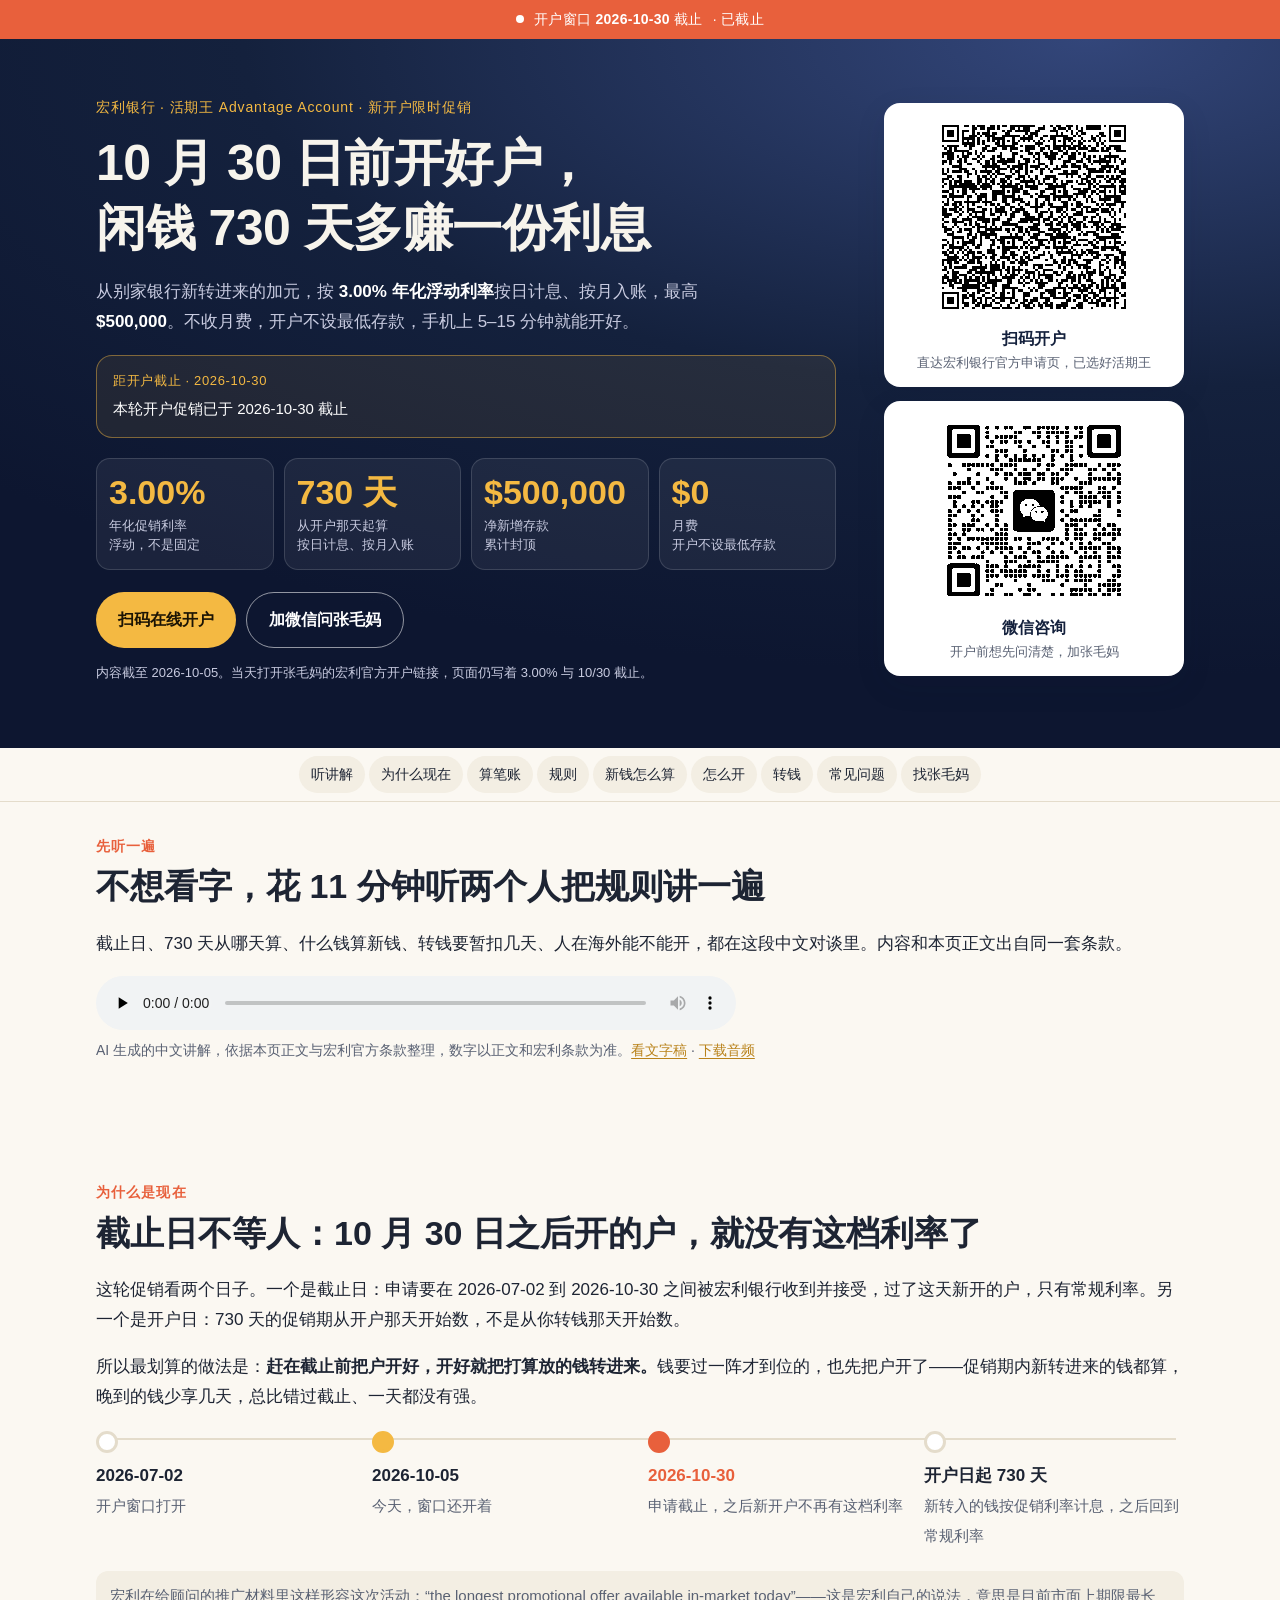
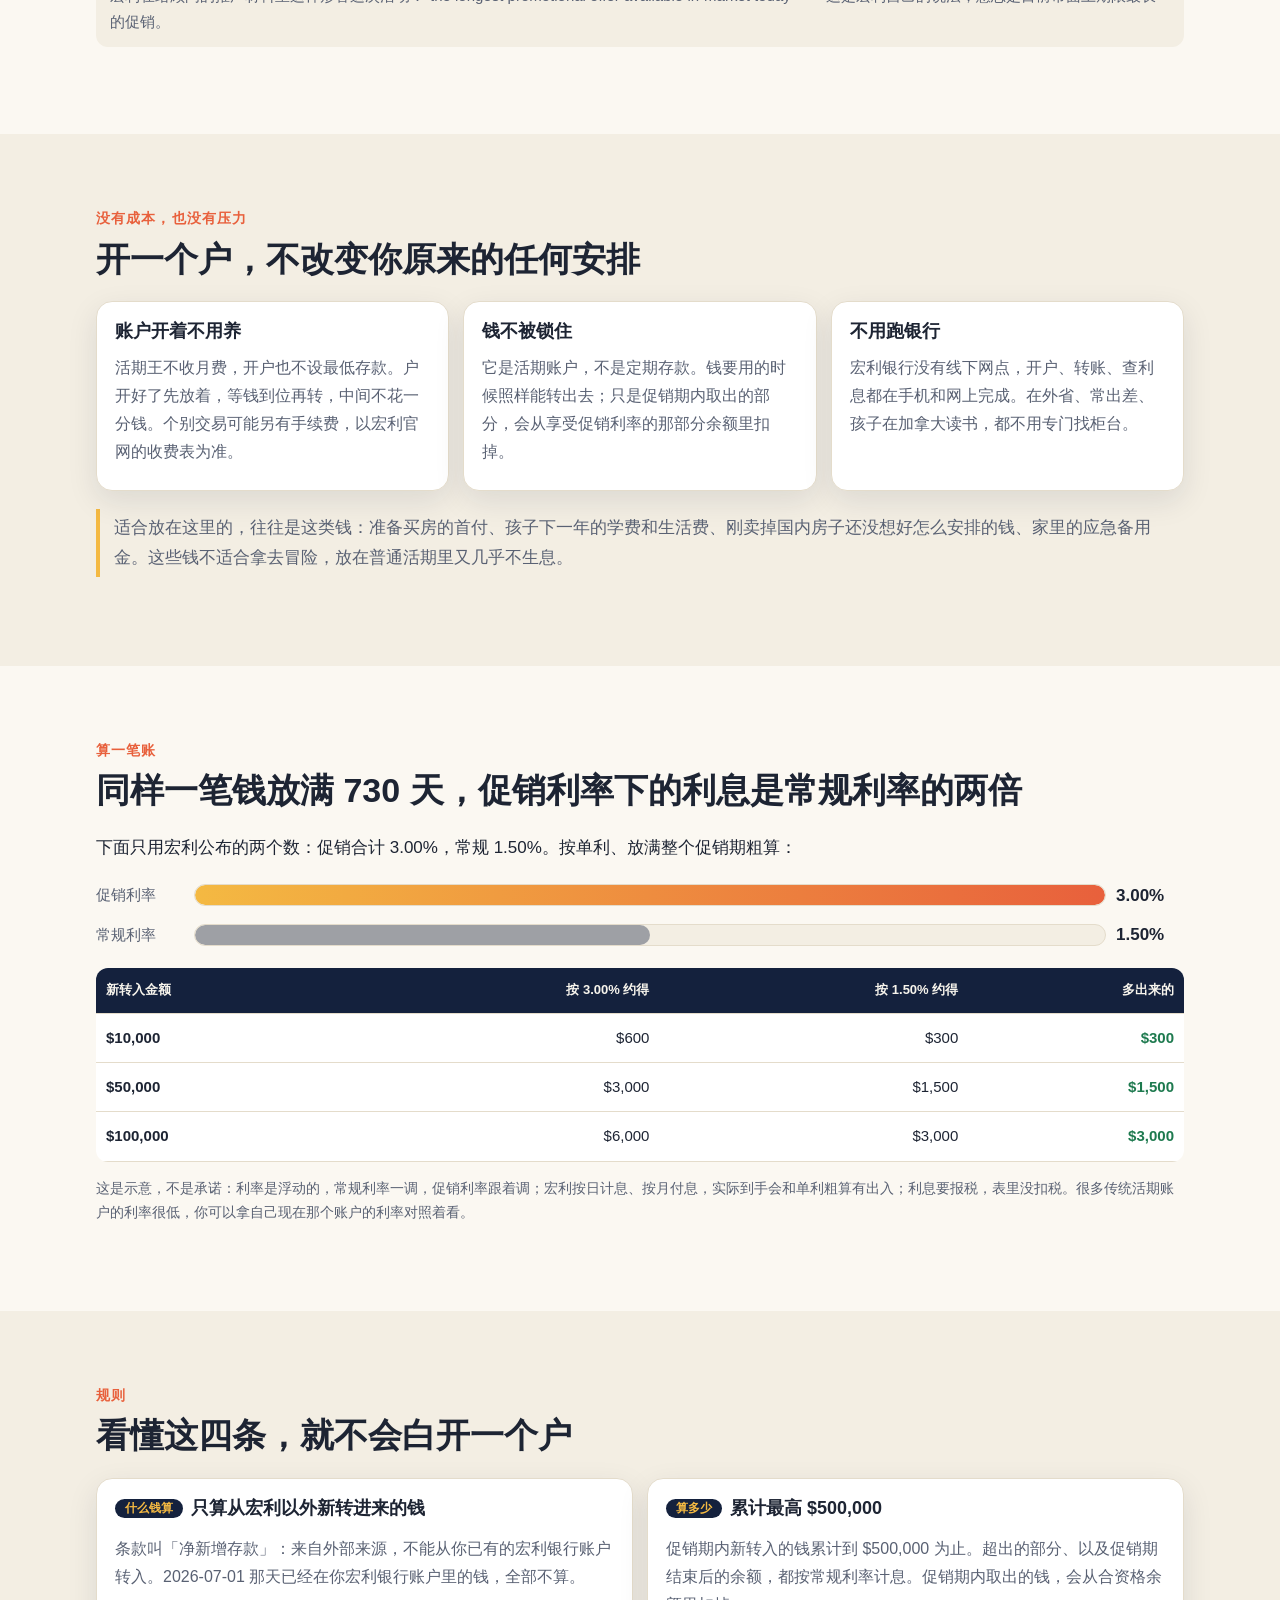
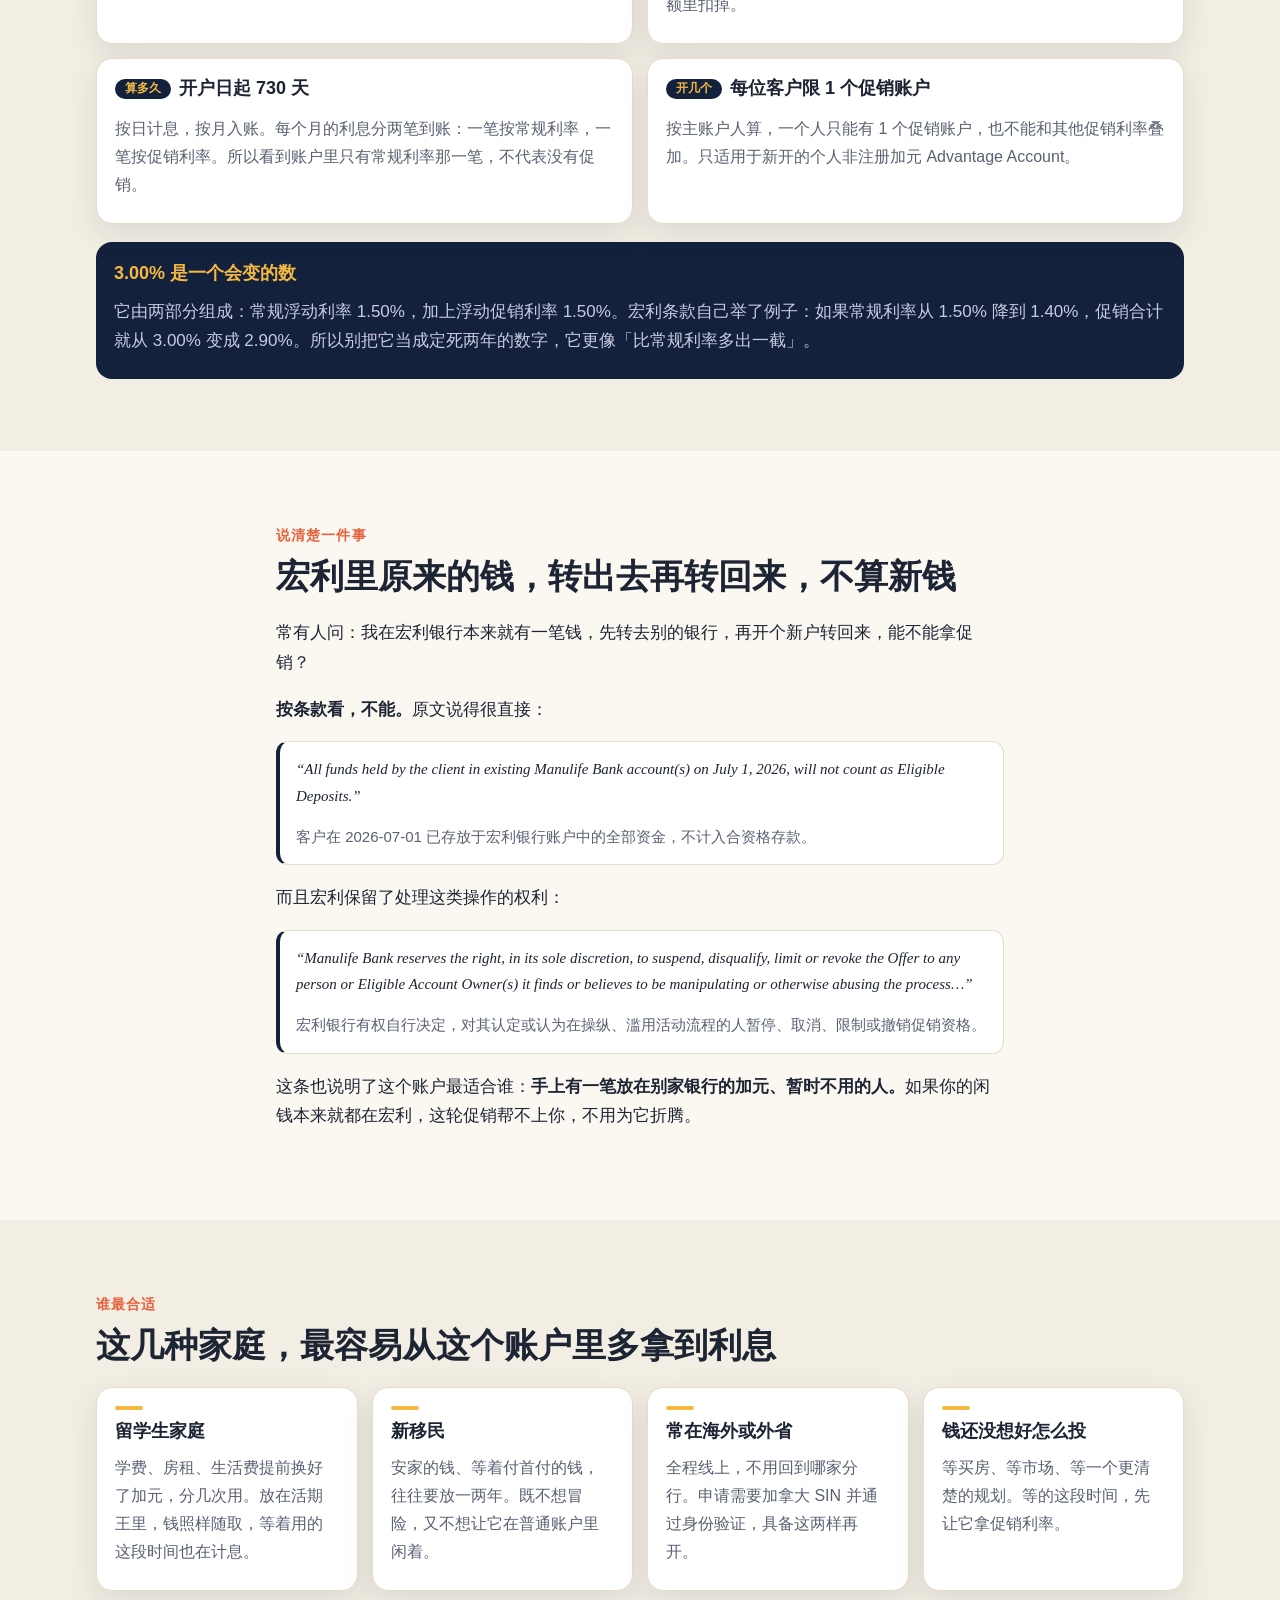
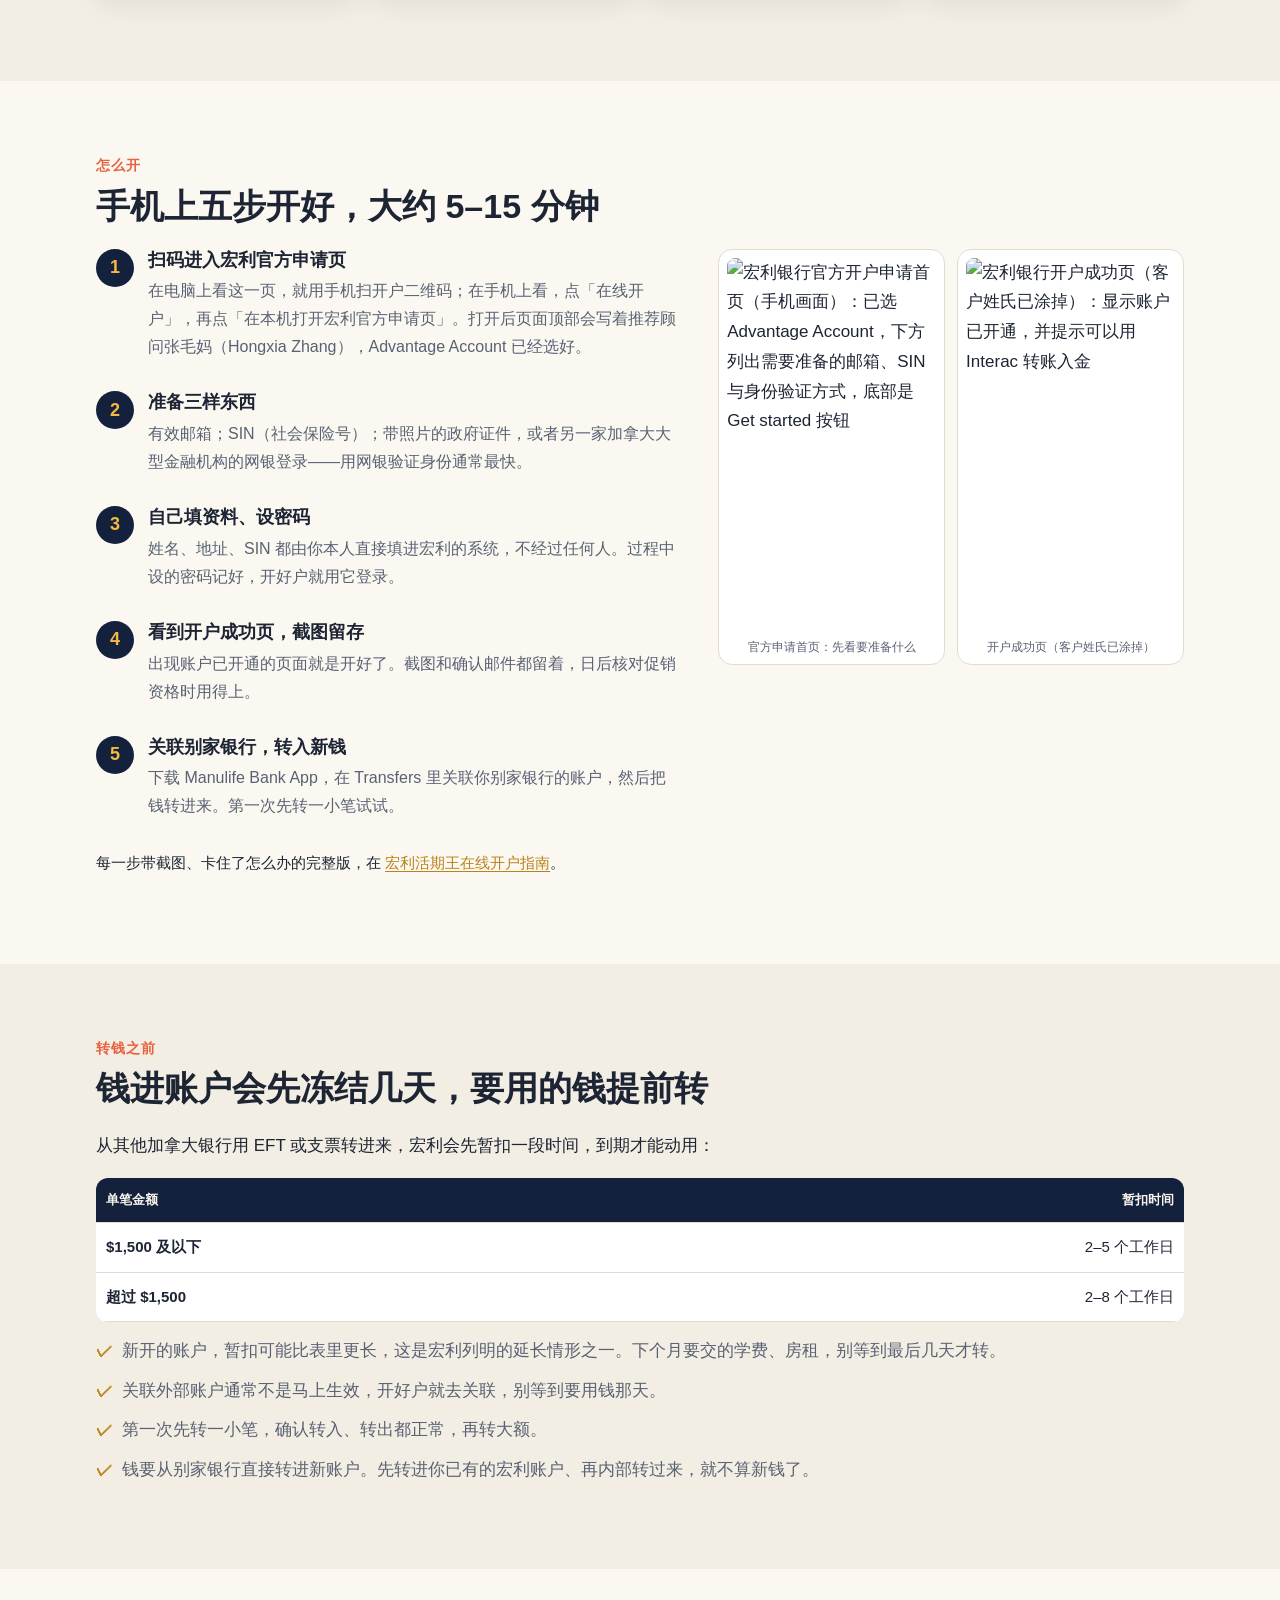
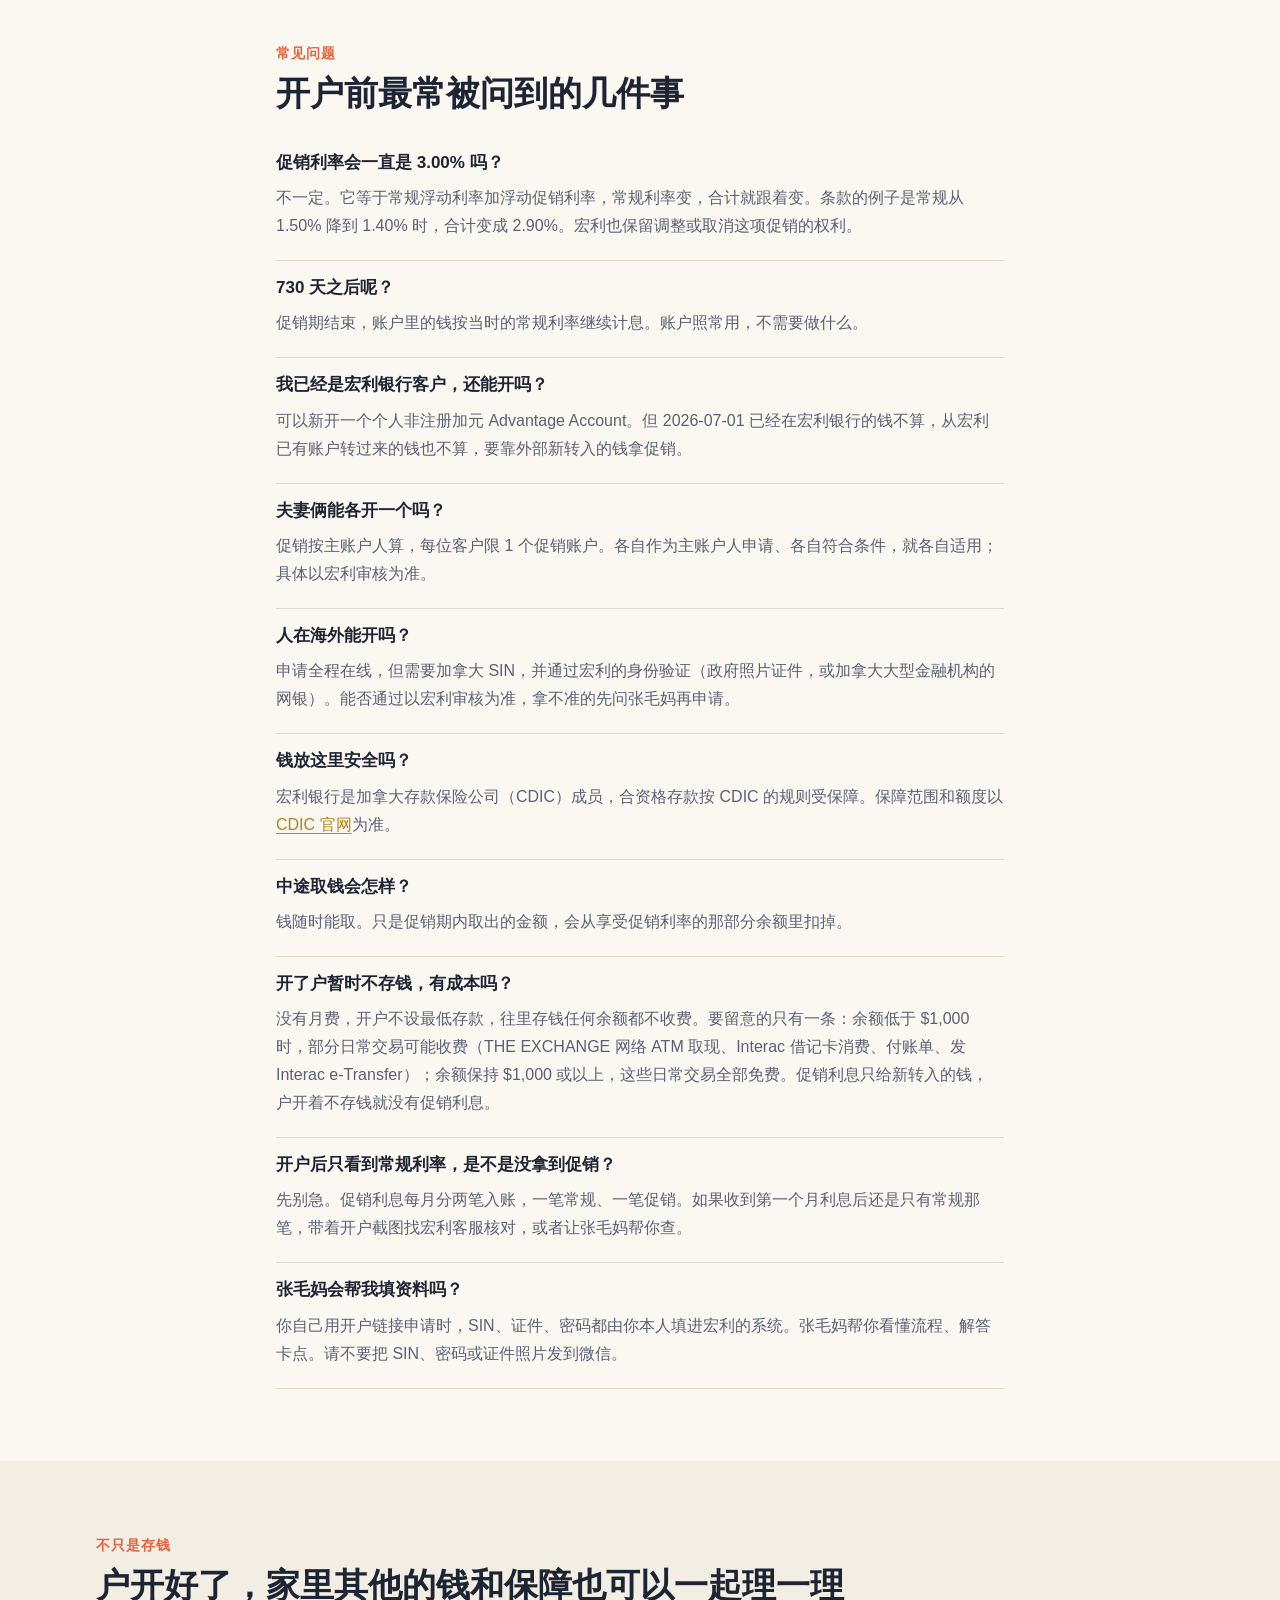
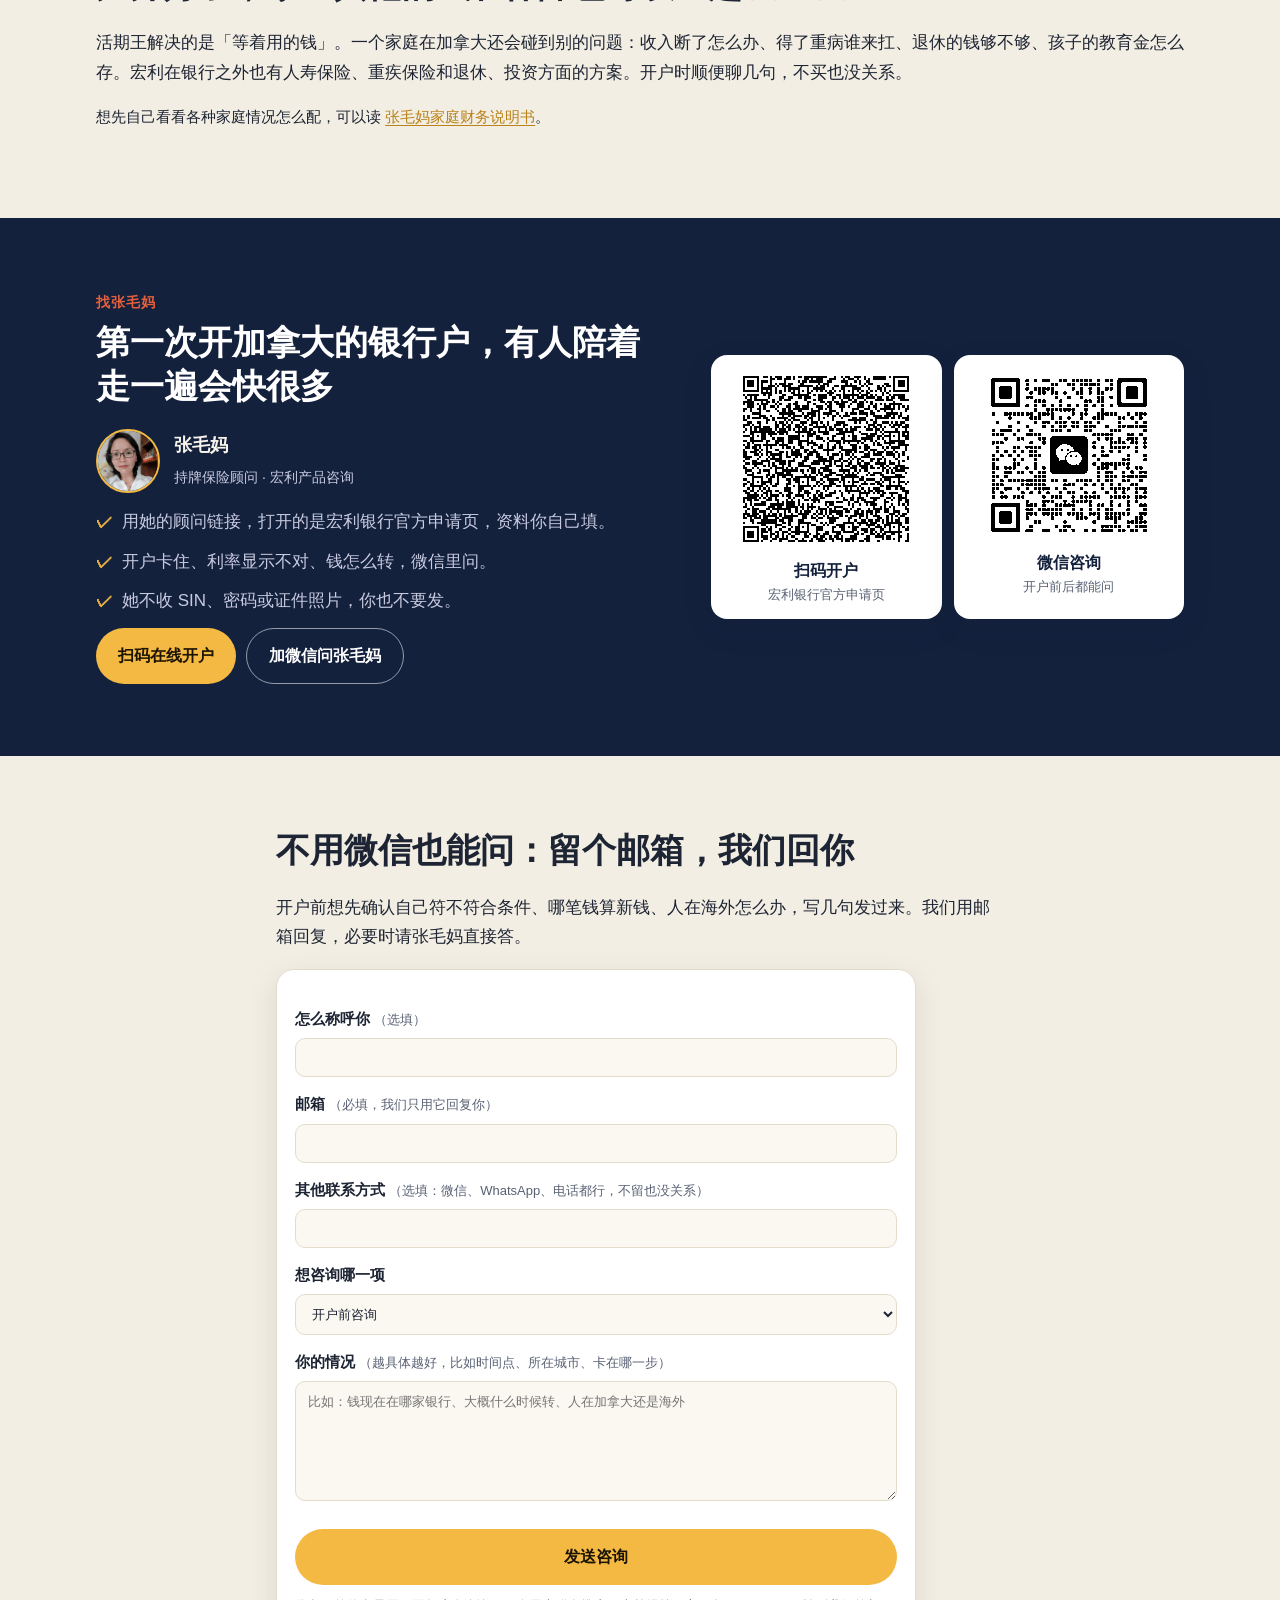
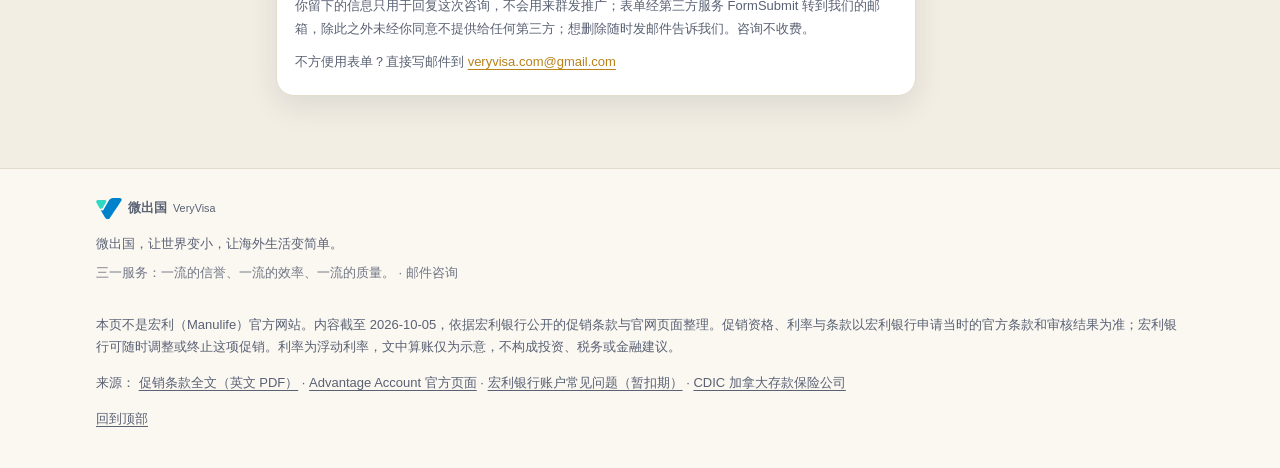
==== commit dc30e3c8: "审查修订：隐私说明写明表单经 FormSubmit 中转" ====
--- a/index.html
+++ b/index.html
@@ -478,7 +478,7 @@
   <textarea id="f-msg" name="message" maxlength="4000" placeholder="比如：钱现在在哪家银行、大概什么时候转、人在加拿大还是海外"></textarea>
   <button class="btn" type="submit">发送咨询</button>
   <p class="form-msg" role="status" aria-live="polite"></p>
-  <p class="privacy">你留下的信息只用于回复这次咨询，不会用来群发推广，也不会提供给第三方；想删除随时发邮件告诉我们。咨询不收费。</p>
+  <p class="privacy">你留下的信息只用于回复这次咨询，不会用来群发推广；表单经第三方服务 FormSubmit 转到我们的邮箱，除此之外未经你同意不提供给任何第三方；想删除随时发邮件告诉我们。咨询不收费。</p>
   <p class="mailto">不方便用表单？直接写邮件到 <a href="mailto:veryvisa.com@gmail.com?subject=%5B%E5%BE%AE%E5%87%BA%E5%9B%BD%C2%B7%E5%AE%8F%E5%88%A9%E6%B4%BB%E6%9C%9F%E7%8E%8B%E5%BC%80%E6%88%B7%E5%92%A8%E8%AF%A2%5D%20%E5%92%A8%E8%AF%A2">veryvisa.com@gmail.com</a></p>
 </form>
 </div></section>
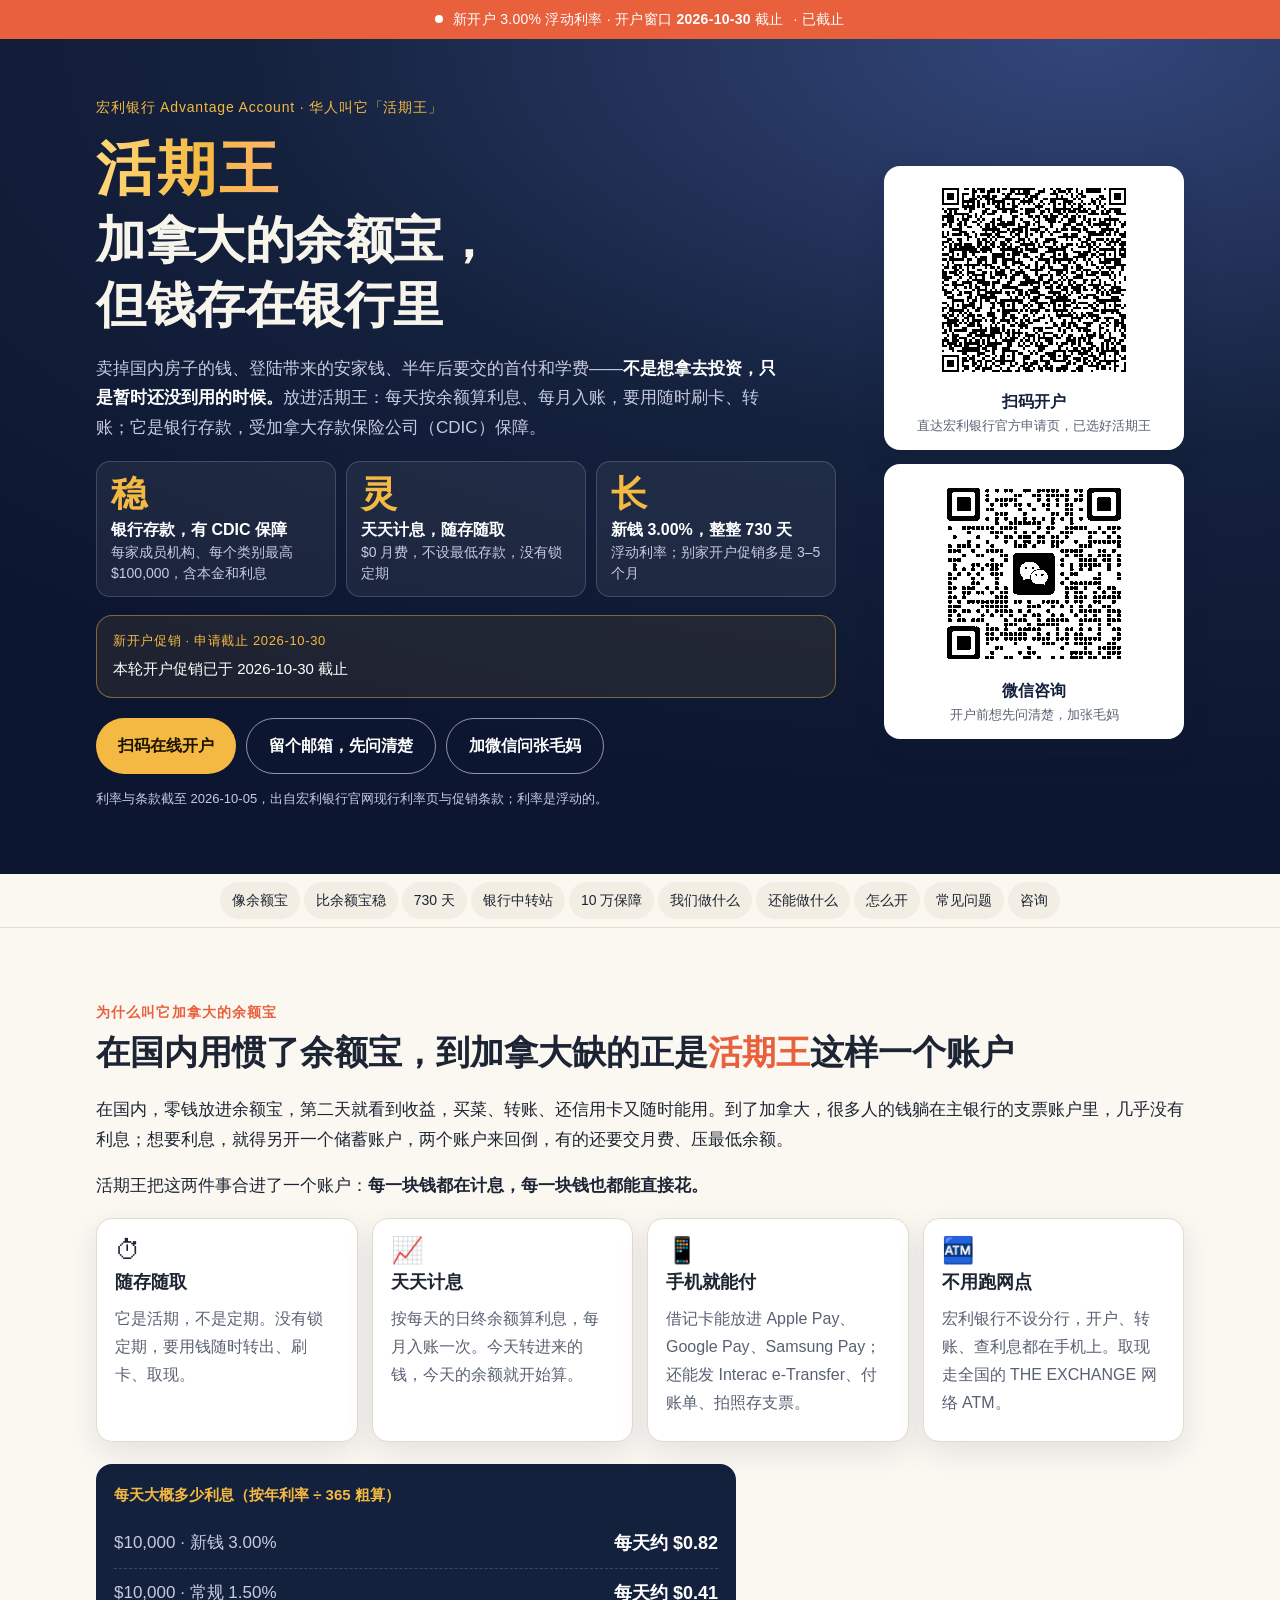
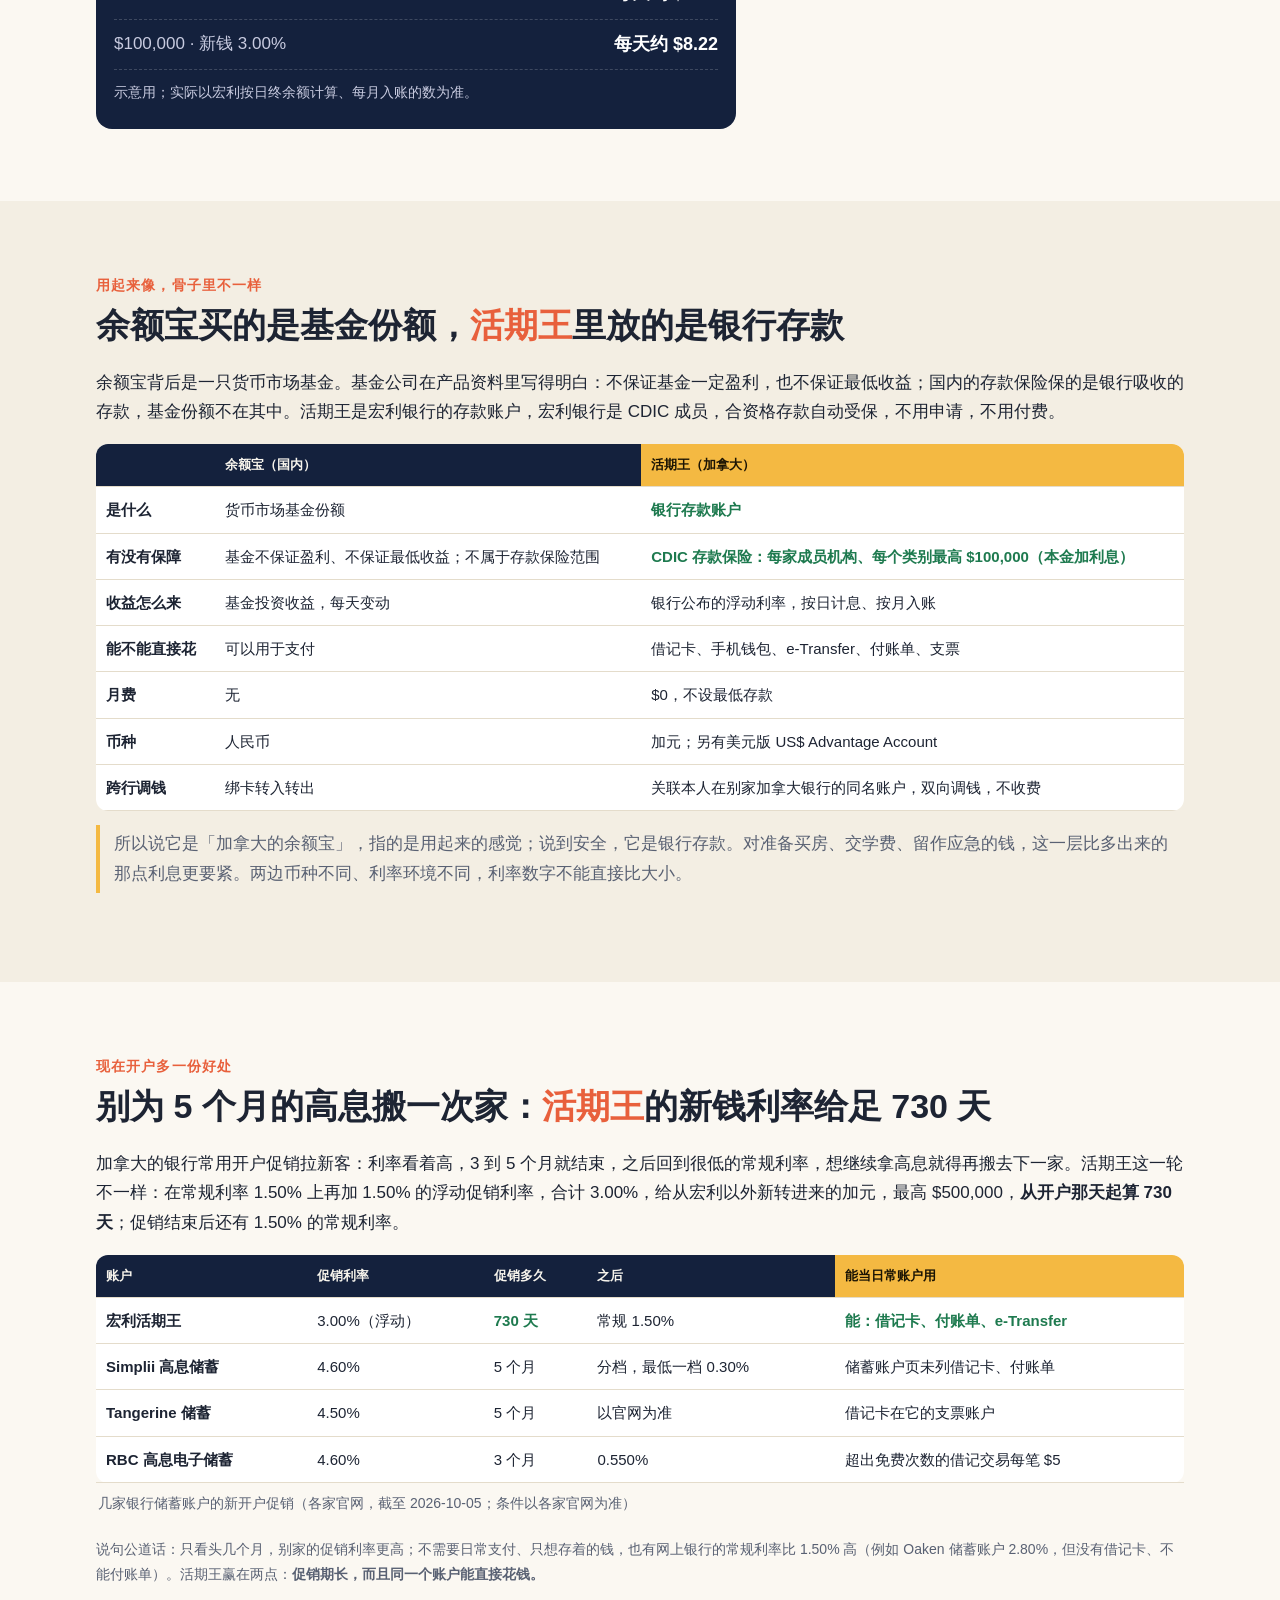
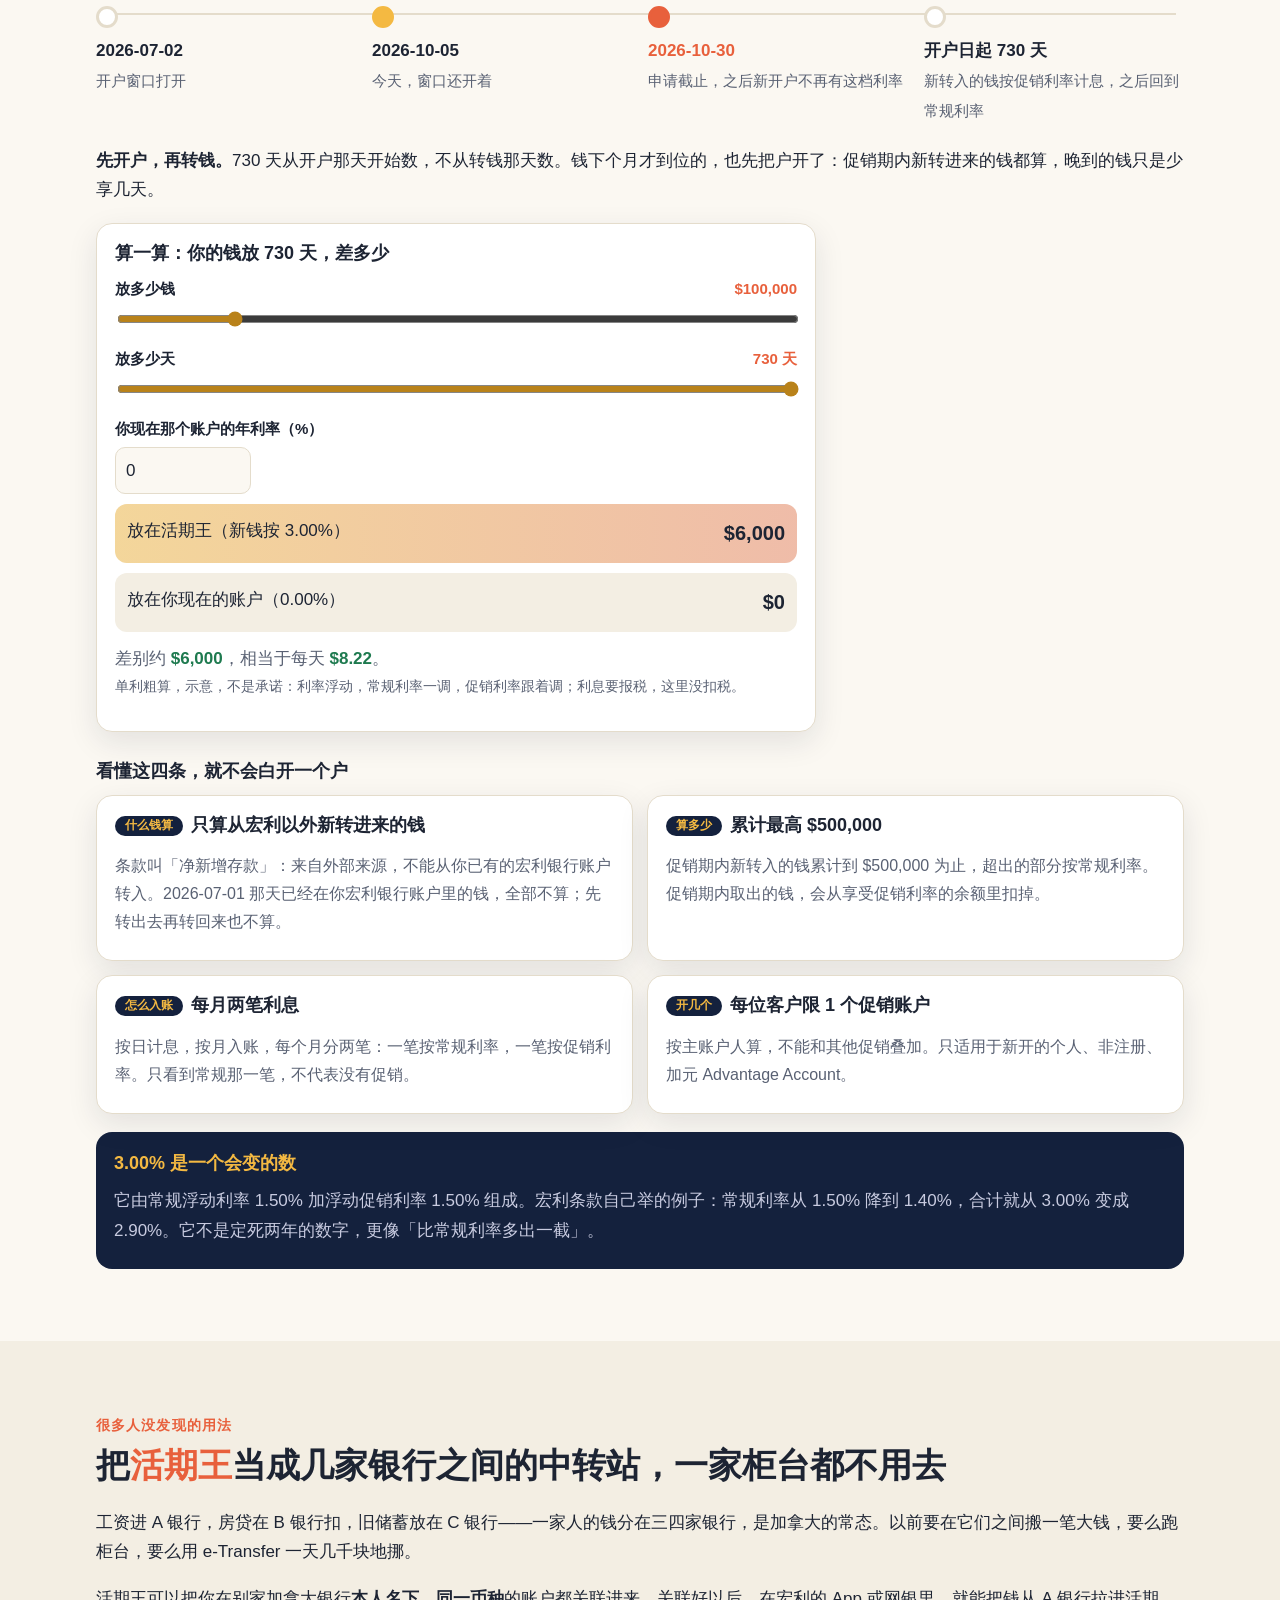
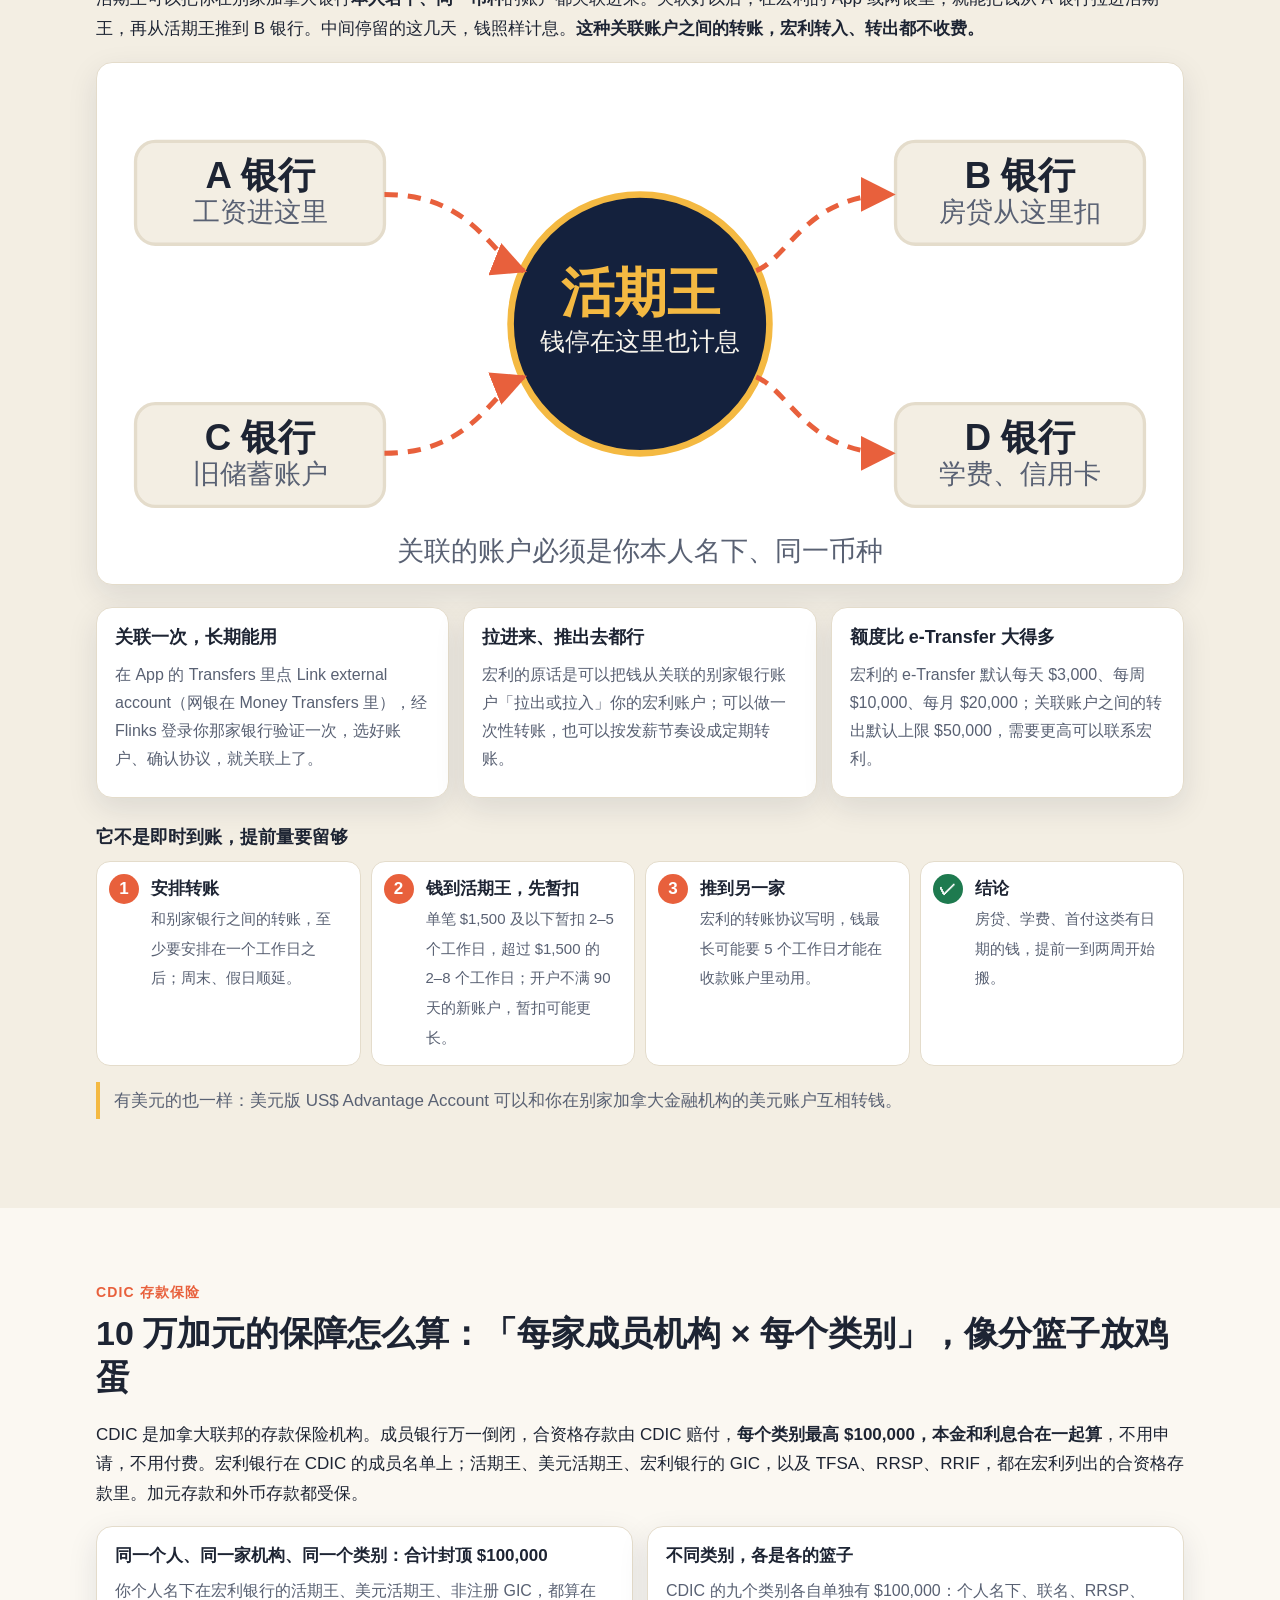
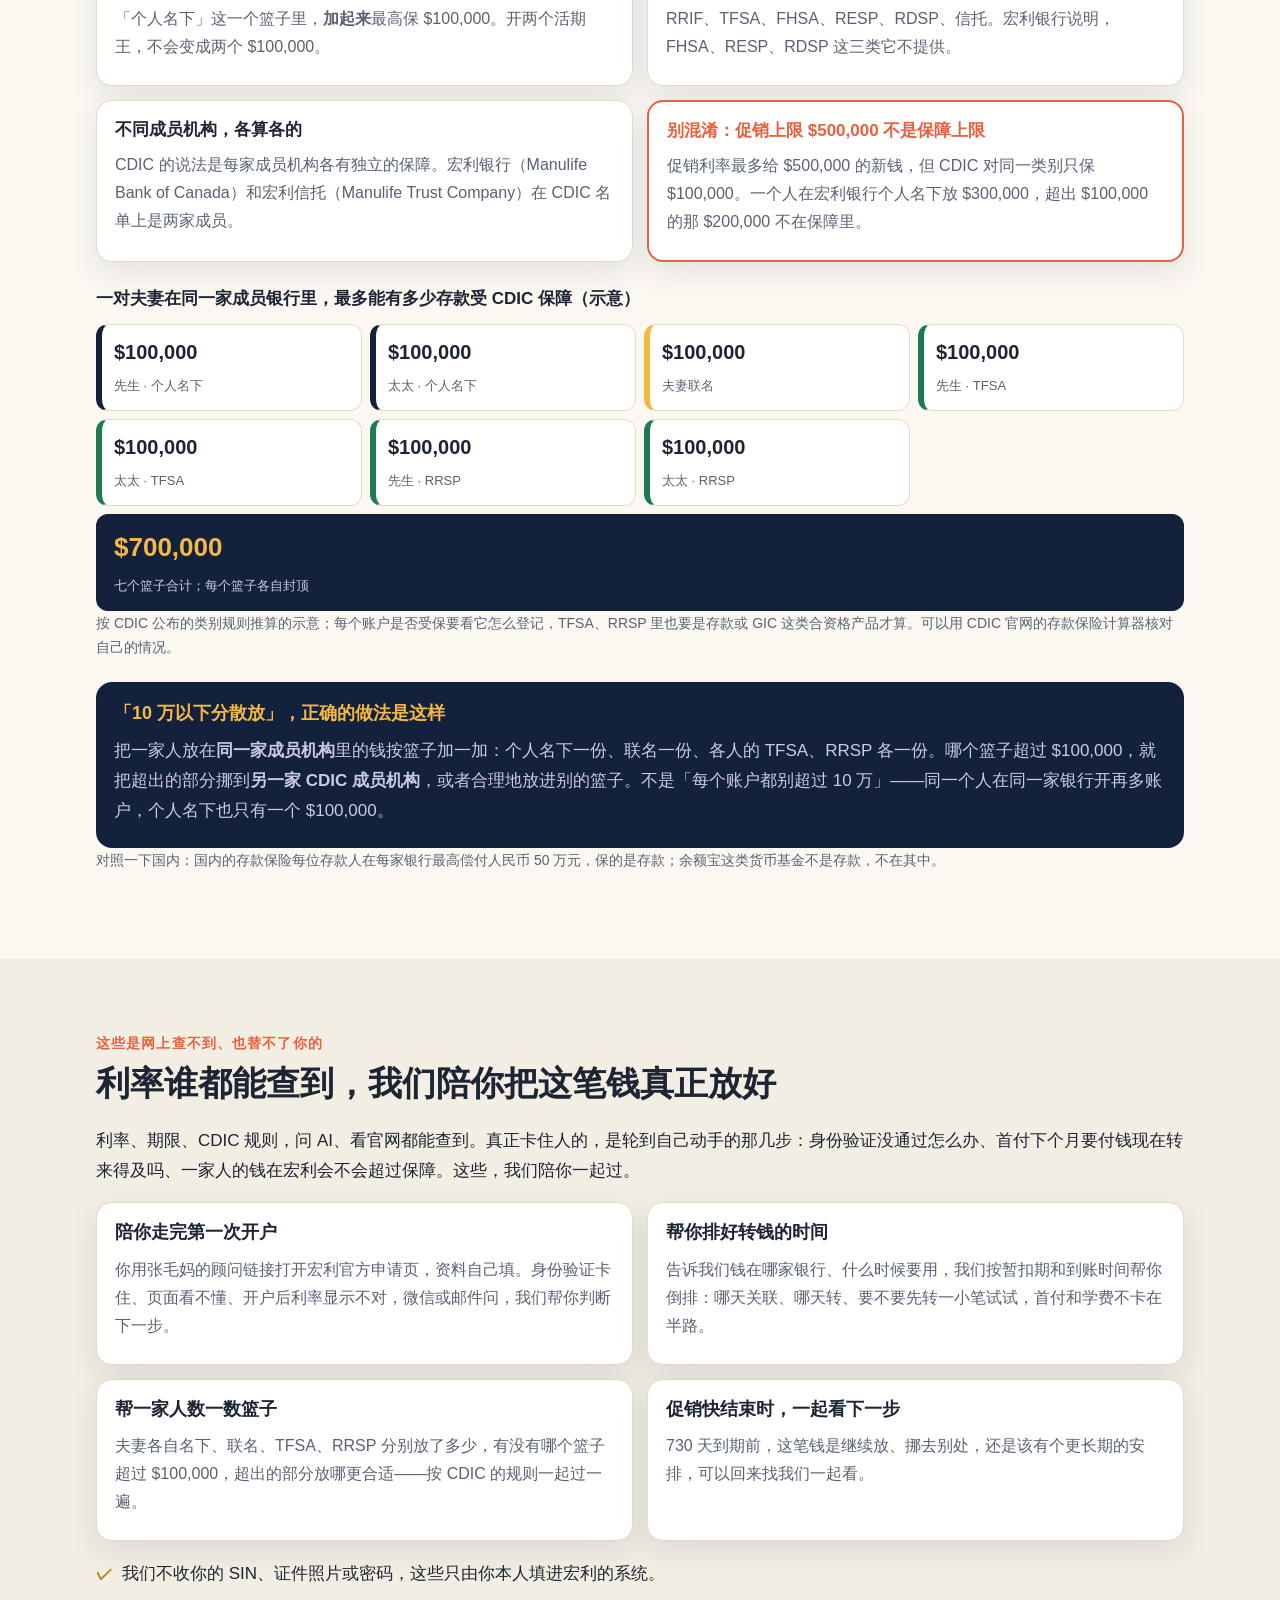
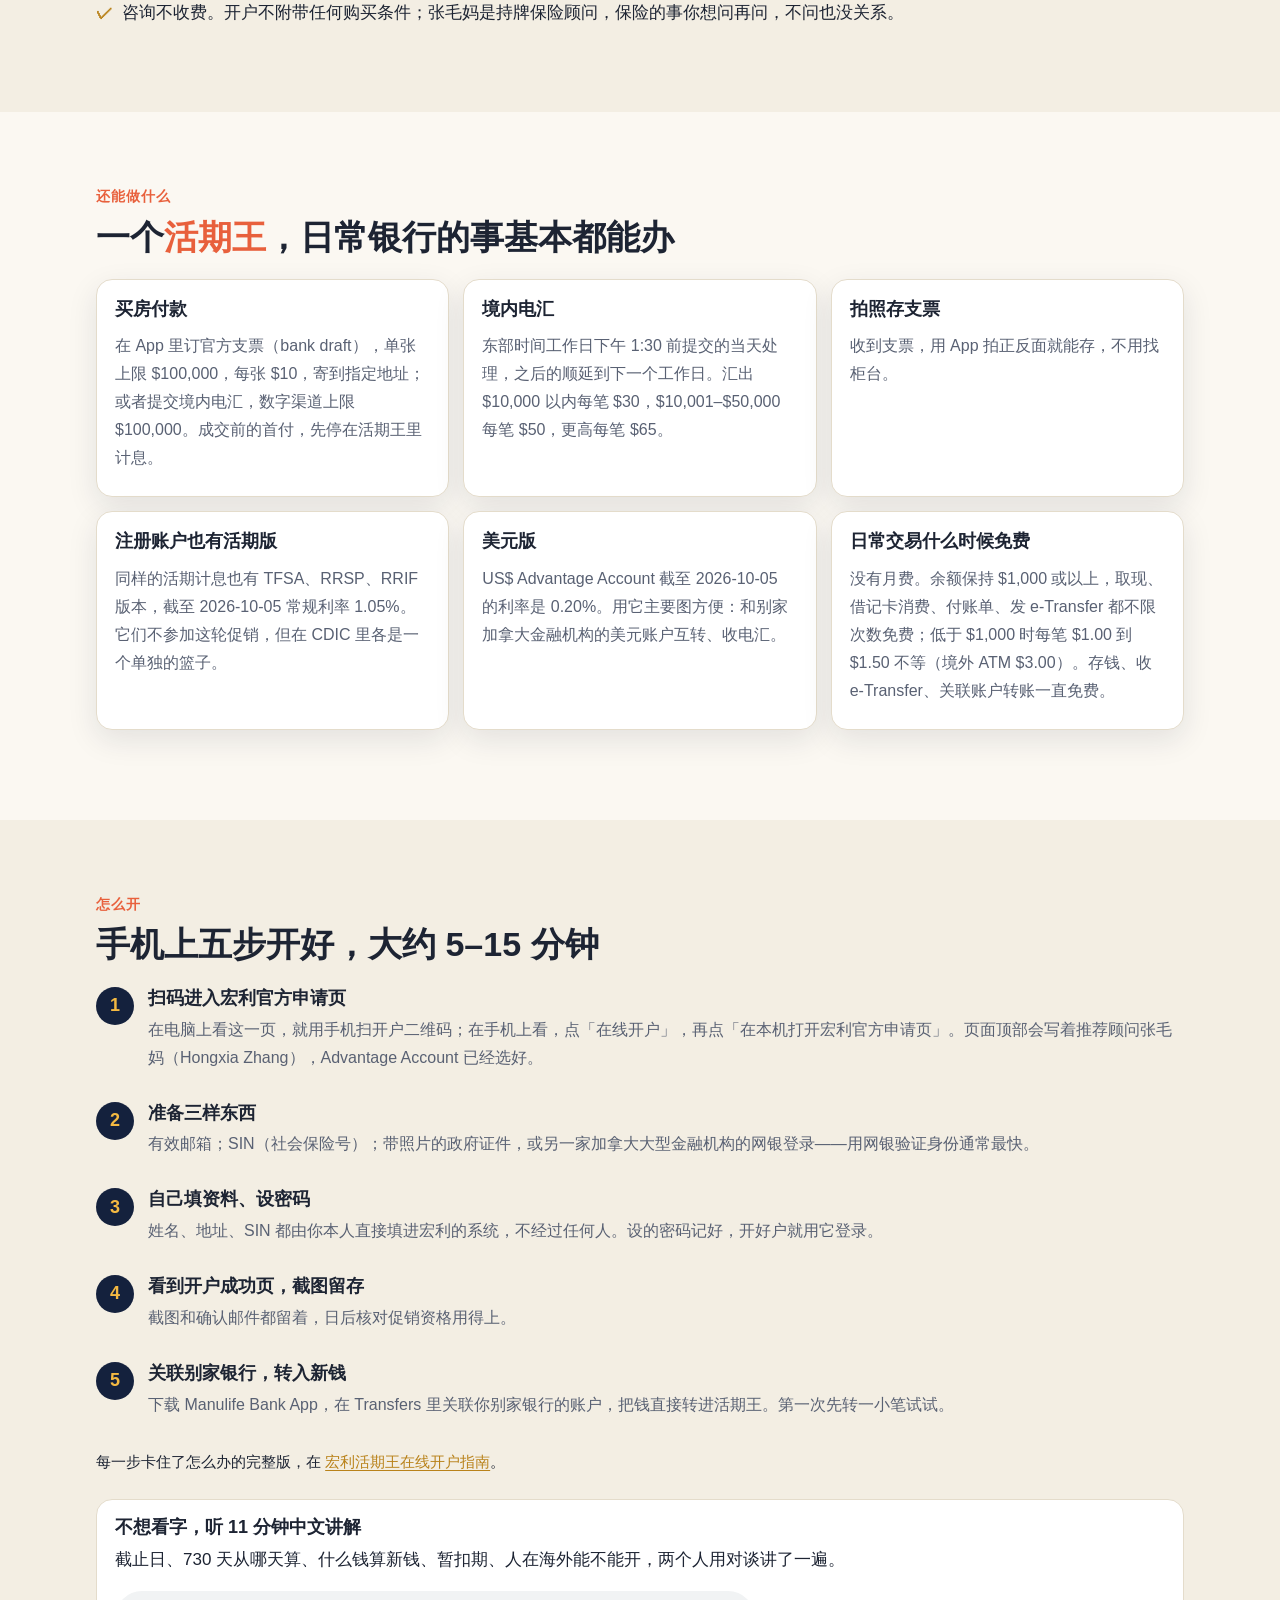
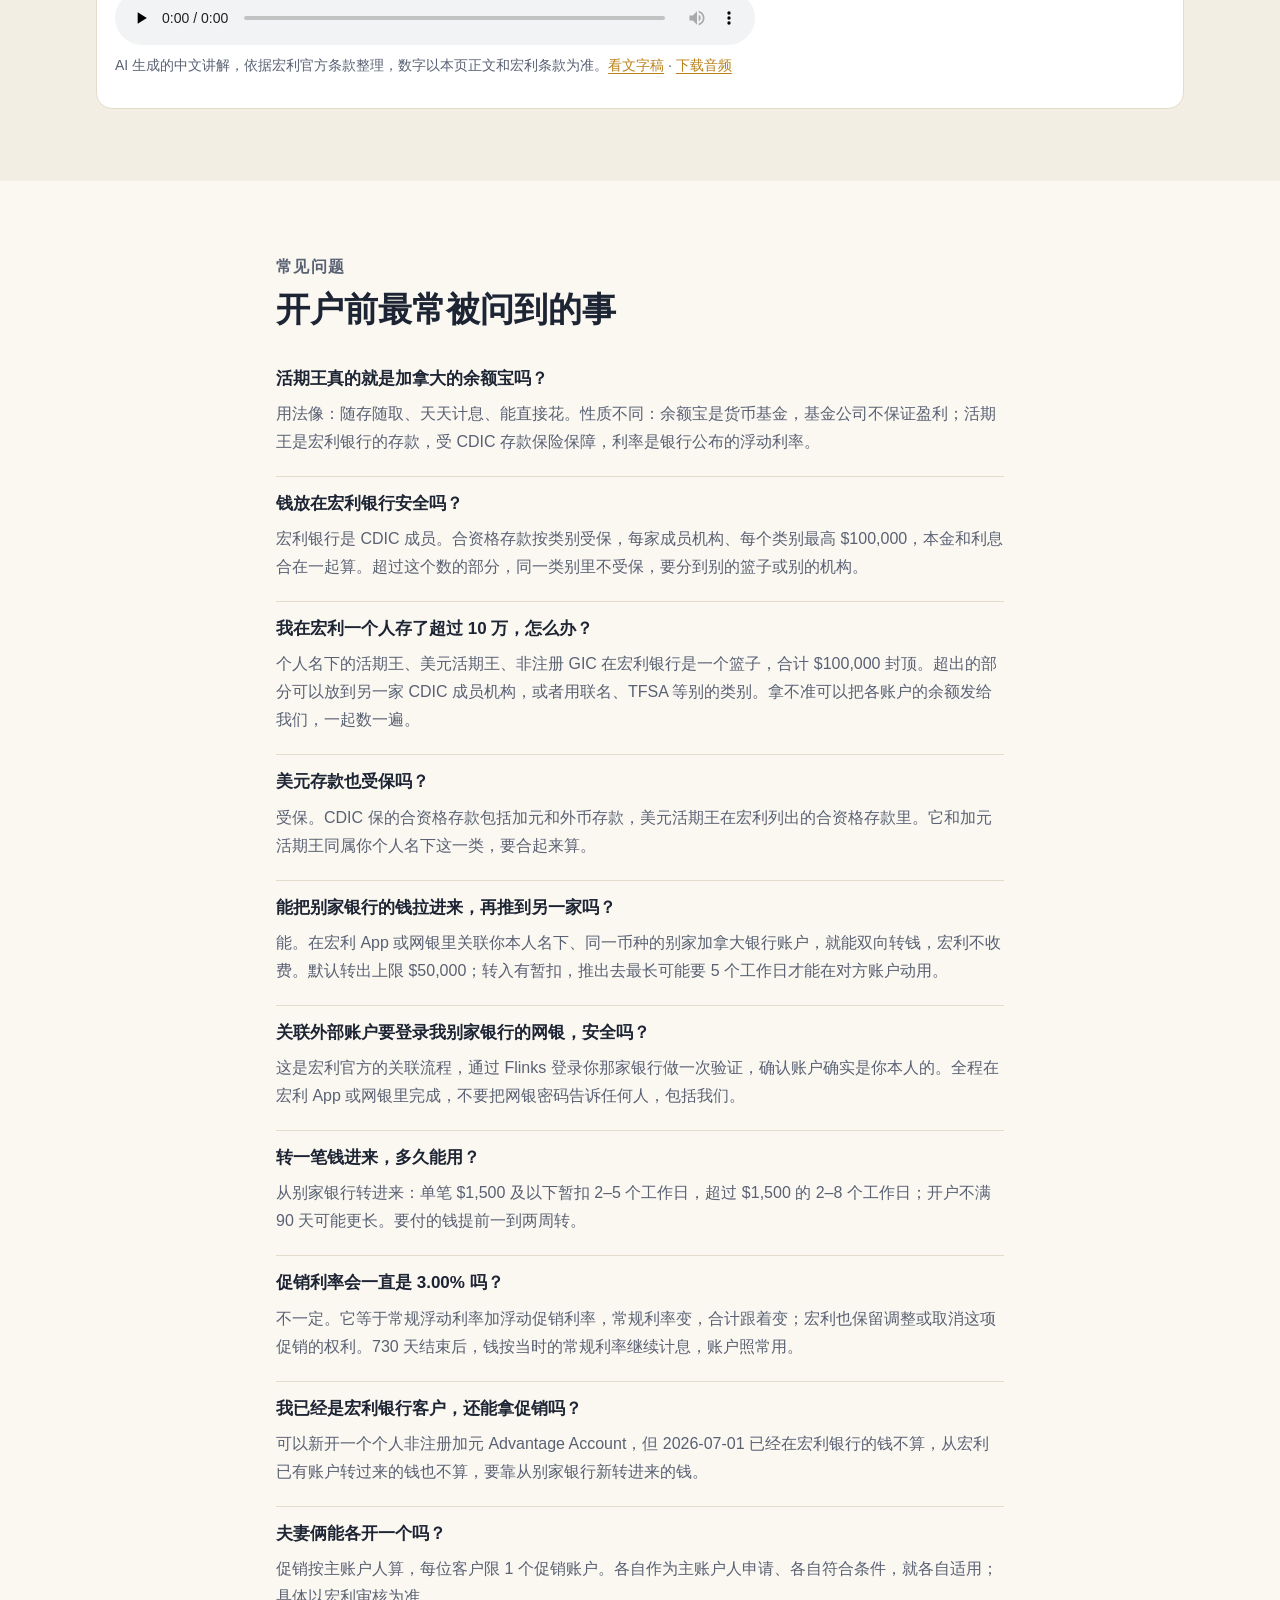
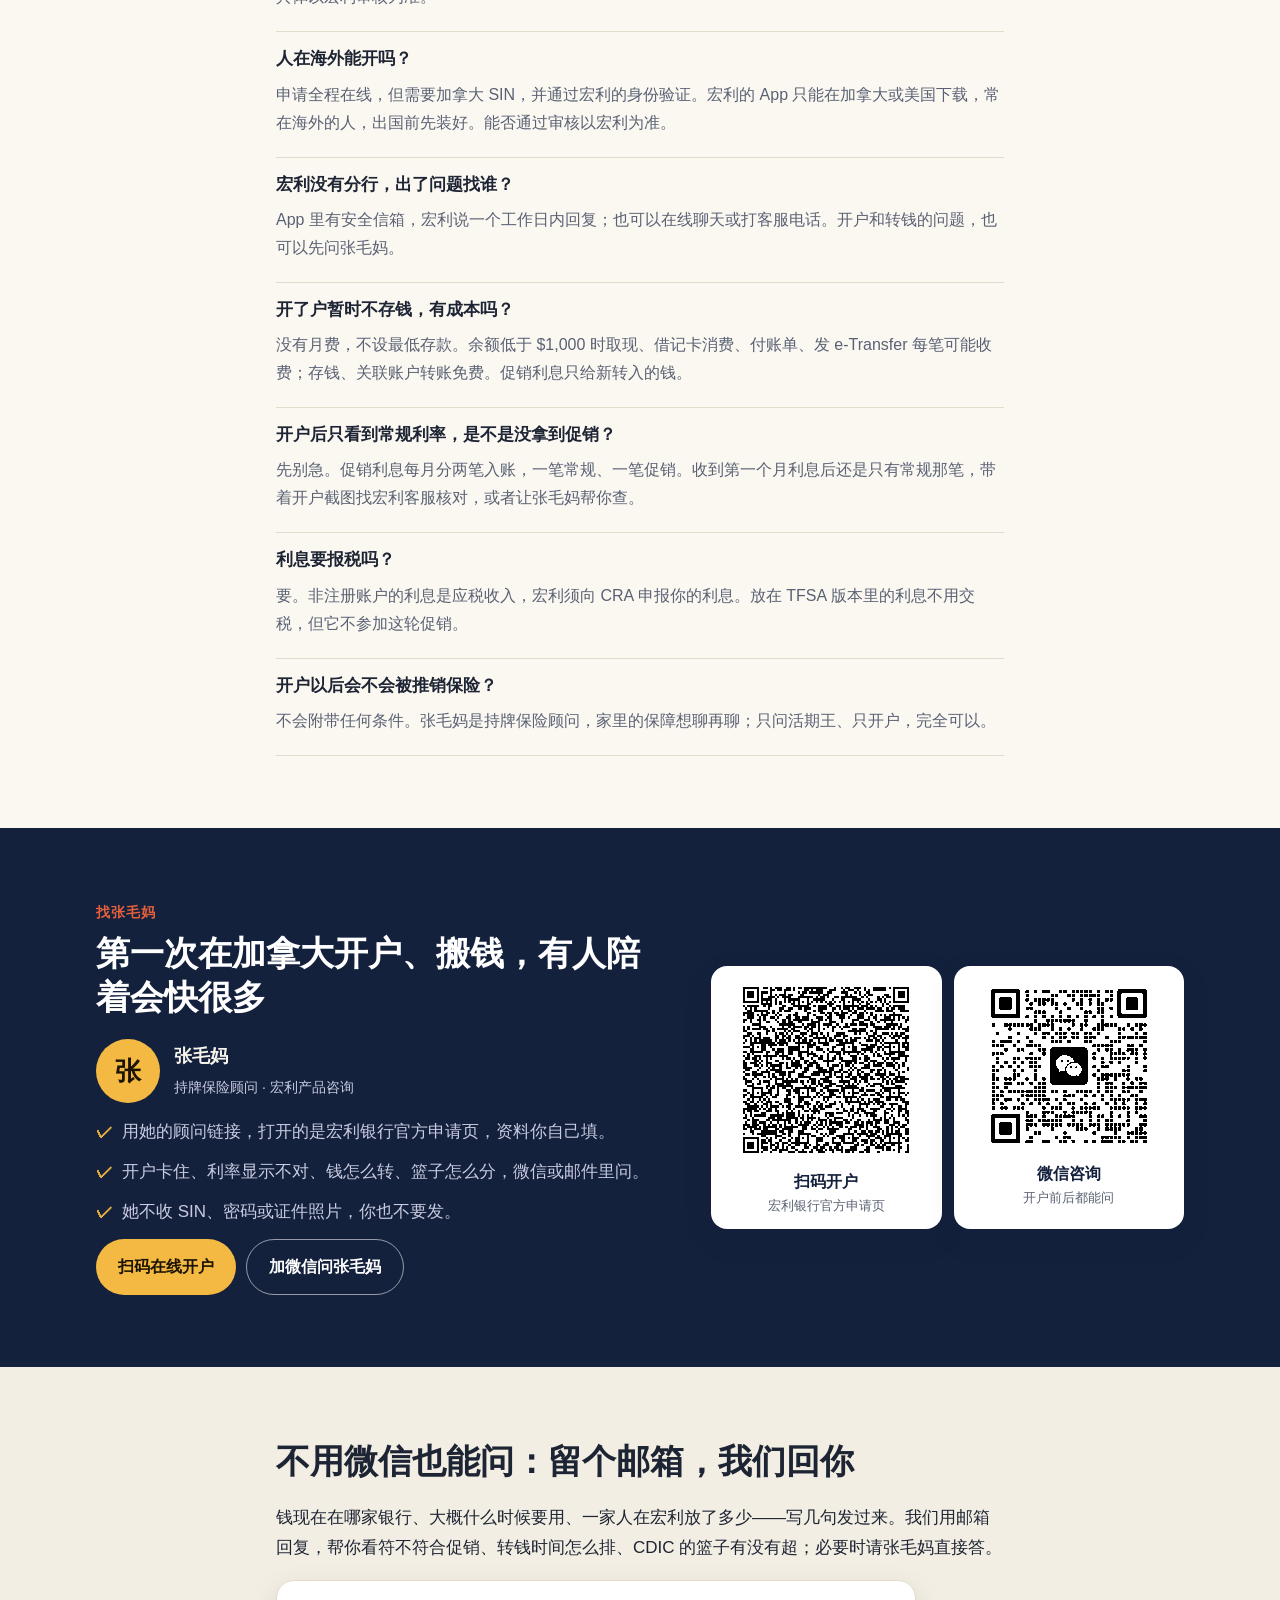
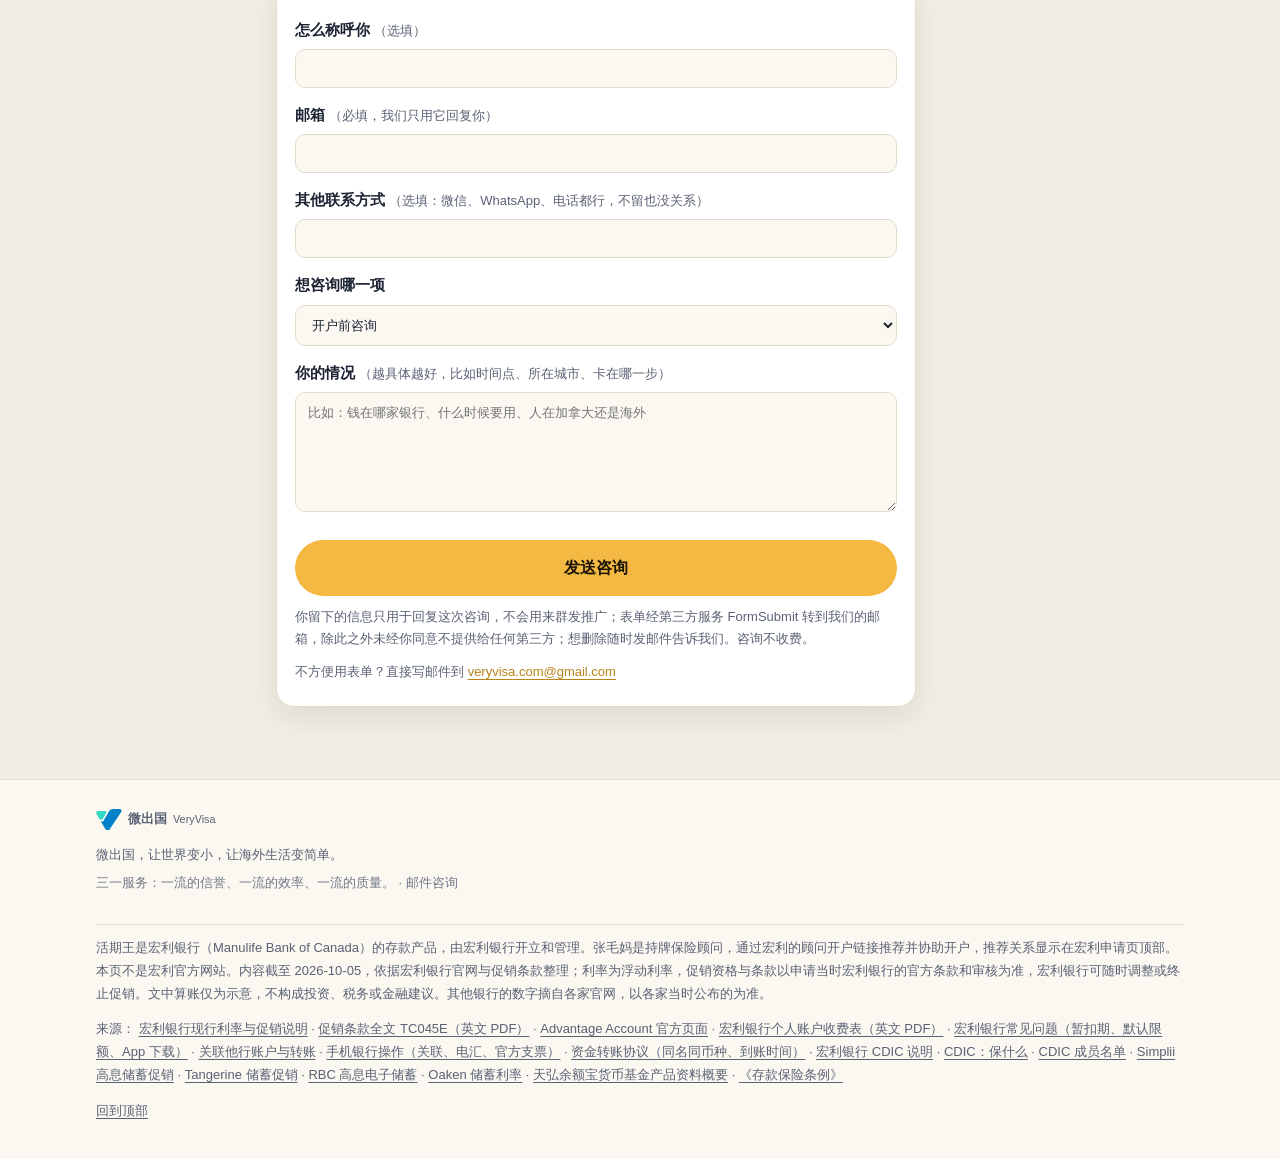
==== commit 58e963bd: "活期王深化版：加拿大的余额宝但钱存在银行里；稳灵长三理由、余额宝对照、730 天对别家 3–5 个月、银行中转站、CDIC 分篮子、利息计算器；全部原生 HTML/CSS/SVG" ====
--- a/index.html
+++ b/index.html
@@ -3,13 +3,14 @@
 <head>
 <meta charset="utf-8">
 <meta name="viewport" content="width=device-width, initial-scale=1, viewport-fit=cover">
-<title>宏利活期王限时开户：3.00% 浮动利率 · 10 月 30 日截止</title>
-<meta name="description" content="宏利银行活期王 Advantage Account 新开户促销：外部新转入的加元按 3.00% 年化浮动利率计息，从开户日起 730 天，最高 $500,000，无月费，2026-10-30 截止。张毛妈协助在线开户。">
+<title>宏利活期王：加拿大的余额宝，但钱存在银行里 · 天天计息 · CDIC 存款保险</title>
+<meta name="description" content="宏利银行活期王 Advantage Account：按日终余额计息、按月入账，随时刷卡转账，$0 月费；本人在别家加拿大银行的同名账户都能关联进来，免费双向调钱；它是银行存款，受 CDIC 每类别最高 $100,000 保障。2026-10-30 前新开户，新转入加元按 3.00% 浮动利率计息 730 天。">
 <meta name="theme-color" content="#14213d">
-<meta property="og:title" content="宏利活期王限时开户：10 月 30 日截止">
-<meta property="og:description" content="3.00% 年化浮动 · 从开户日起 730 天 · 最高 $500,000 · $0 月费。手机在线开户，张毛妈协助。">
+<meta property="og:title" content="活期王：加拿大的余额宝，但钱存在银行里">
+<meta property="og:description" content="随存随取、天天计息、$0 月费、几家银行之间的中转站、CDIC 存款保险。新开户 3.00% 浮动利率 730 天，10 月 30 日截止。">
 <link rel="icon" href="assets/favicon.svg" type="image/svg+xml">
 <link rel="stylesheet" href="assets/site.css">
+<link rel="stylesheet" href="assets/hqw.css">
 <!-- vv:head -->
 <link rel="canonical" href="https://veryvisa.github.io/manulife-advantage-account/">
 <meta property="og:url" content="https://veryvisa.github.io/manulife-advantage-account/">
@@ -38,9 +39,9 @@
   {
    "@type": "Service",
    "@id": "https://veryvisa.github.io/manulife-advantage-account/#service",
-   "name": "宏利银行活期王 Advantage Account 开户协助与咨询",
+   "name": "宏利银行活期王 Advantage Account 开户协助、转账排程与 CDIC 保障咨询",
    "serviceType": "Bank account opening assistance",
-   "description": "宏利银行活期王 Advantage Account 新开户促销：外部新转入的加元按 3.00% 年化浮动利率计息，从开户日起 730 天，最高 $500,000，无月费，2026-10-30 截止。张毛妈协助在线开户。",
+   "description": "宏利银行活期王 Advantage Account：按日终余额计息、按月入账，随时刷卡转账，$0 月费；本人在别家加拿大银行的同名账户都能关联进来，免费双向调钱；它是银行存款，受 CDIC 每类别最高 $100,000 保障。2026-10-30 前新开户，新转入加元按 3.00% 浮动利率计息 730 天。",
    "provider": {
     "@id": "https://veryvisa.github.io/#org"
    },
@@ -61,8 +62,8 @@
    "@type": "WebPage",
    "@id": "https://veryvisa.github.io/manulife-advantage-account/",
    "url": "https://veryvisa.github.io/manulife-advantage-account/",
-   "name": "宏利活期王限时开户：3.00% 浮动利率 · 10 月 30 日截止",
-   "description": "宏利银行活期王 Advantage Account 新开户促销：外部新转入的加元按 3.00% 年化浮动利率计息，从开户日起 730 天，最高 $500,000，无月费，2026-10-30 截止。张毛妈协助在线开户。",
+   "name": "宏利活期王：加拿大的余额宝，但钱存在银行里 · 天天计息 · CDIC 存款保险",
+   "description": "宏利银行活期王 Advantage Account：按日终余额计息、按月入账，随时刷卡转账，$0 月费；本人在别家加拿大银行的同名账户都能关联进来，免费双向调钱；它是银行存款，受 CDIC 每类别最高 $100,000 保障。2026-10-30 前新开户，新转入加元按 3.00% 浮动利率计息 730 天。",
    "inLanguage": "zh-CN",
    "dateModified": "2026-10-05",
    "about": {
@@ -78,26 +79,74 @@
    "mainEntity": [
     {
      "@type": "Question",
+     "name": "活期王真的就是加拿大的余额宝吗？",
+     "acceptedAnswer": {
+      "@type": "Answer",
+      "text": "用法像：随存随取、天天计息、能直接花。性质不同：余额宝是货币基金，基金公司不保证盈利；活期王是宏利银行的存款，受 CDIC 存款保险保障，利率是银行公布的浮动利率。"
+     }
+    },
+    {
+     "@type": "Question",
+     "name": "钱放在宏利银行安全吗？",
+     "acceptedAnswer": {
+      "@type": "Answer",
+      "text": "宏利银行是 CDIC 成员。合资格存款按类别受保，每家成员机构、每个类别最高 $100,000，本金和利息合在一起算。超过这个数的部分，同一类别里不受保，要分到别的篮子或别的机构。"
+     }
+    },
+    {
+     "@type": "Question",
+     "name": "我在宏利一个人存了超过 10 万，怎么办？",
+     "acceptedAnswer": {
+      "@type": "Answer",
+      "text": "个人名下的活期王、美元活期王、非注册 GIC 在宏利银行是一个篮子，合计 $100,000 封顶。超出的部分可以放到另一家 CDIC 成员机构，或者用联名、TFSA 等别的类别。拿不准可以把各账户的余额发给我们，一起数一遍。"
+     }
+    },
+    {
+     "@type": "Question",
+     "name": "美元存款也受保吗？",
+     "acceptedAnswer": {
+      "@type": "Answer",
+      "text": "受保。CDIC 保的合资格存款包括加元和外币存款，美元活期王在宏利列出的合资格存款里。它和加元活期王同属你个人名下这一类，要合起来算。"
+     }
+    },
+    {
+     "@type": "Question",
+     "name": "能把别家银行的钱拉进来，再推到另一家吗？",
+     "acceptedAnswer": {
+      "@type": "Answer",
+      "text": "能。在宏利 App 或网银里关联你本人名下、同一币种的别家加拿大银行账户，就能双向转钱，宏利不收费。默认转出上限 $50,000；转入有暂扣，推出去最长可能要 5 个工作日才能在对方账户动用。"
+     }
+    },
+    {
+     "@type": "Question",
+     "name": "关联外部账户要登录我别家银行的网银，安全吗？",
+     "acceptedAnswer": {
+      "@type": "Answer",
+      "text": "这是宏利官方的关联流程，通过 Flinks 登录你那家银行做一次验证，确认账户确实是你本人的。全程在宏利 App 或网银里完成，不要把网银密码告诉任何人，包括我们。"
+     }
+    },
+    {
+     "@type": "Question",
+     "name": "转一笔钱进来，多久能用？",
+     "acceptedAnswer": {
+      "@type": "Answer",
+      "text": "从别家银行转进来：单笔 $1,500 及以下暂扣 2–5 个工作日，超过 $1,500 的 2–8 个工作日；开户不满 90 天可能更长。要付的钱提前一到两周转。"
+     }
+    },
+    {
+     "@type": "Question",
      "name": "促销利率会一直是 3.00% 吗？",
      "acceptedAnswer": {
       "@type": "Answer",
-      "text": "不一定。它等于常规浮动利率加浮动促销利率，常规利率变，合计就跟着变。条款的例子是常规从 1.50% 降到 1.40% 时，合计变成 2.90%。宏利也保留调整或取消这项促销的权利。"
-     }
-    },
-    {
-     "@type": "Question",
-     "name": "730 天之后呢？",
-     "acceptedAnswer": {
-      "@type": "Answer",
-      "text": "促销期结束，账户里的钱按当时的常规利率继续计息。账户照常用，不需要做什么。"
-     }
-    },
-    {
-     "@type": "Question",
-     "name": "我已经是宏利银行客户，还能开吗？",
-     "acceptedAnswer": {
-      "@type": "Answer",
-      "text": "可以新开一个个人非注册加元 Advantage Account。但 2026-07-01 已经在宏利银行的钱不算，从宏利已有账户转过来的钱也不算，要靠外部新转入的钱拿促销。"
+      "text": "不一定。它等于常规浮动利率加浮动促销利率，常规利率变，合计跟着变；宏利也保留调整或取消这项促销的权利。730 天结束后，钱按当时的常规利率继续计息，账户照常用。"
+     }
+    },
+    {
+     "@type": "Question",
+     "name": "我已经是宏利银行客户，还能拿促销吗？",
+     "acceptedAnswer": {
+      "@type": "Answer",
+      "text": "可以新开一个个人非注册加元 Advantage Account，但 2026-07-01 已经在宏利银行的钱不算，从宏利已有账户转过来的钱也不算，要靠从别家银行新转进来的钱。"
      }
     },
     {
@@ -113,23 +162,15 @@
      "name": "人在海外能开吗？",
      "acceptedAnswer": {
       "@type": "Answer",
-      "text": "申请全程在线，但需要加拿大 SIN，并通过宏利的身份验证（政府照片证件，或加拿大大型金融机构的网银）。能否通过以宏利审核为准，拿不准的先问张毛妈再申请。"
-     }
-    },
-    {
-     "@type": "Question",
-     "name": "钱放这里安全吗？",
-     "acceptedAnswer": {
-      "@type": "Answer",
-      "text": "宏利银行是加拿大存款保险公司（CDIC）成员，合资格存款按 CDIC 的规则受保障。保障范围和额度以 CDIC 官网为准。"
-     }
-    },
-    {
-     "@type": "Question",
-     "name": "中途取钱会怎样？",
-     "acceptedAnswer": {
-      "@type": "Answer",
-      "text": "钱随时能取。只是促销期内取出的金额，会从享受促销利率的那部分余额里扣掉。"
+      "text": "申请全程在线，但需要加拿大 SIN，并通过宏利的身份验证。宏利的 App 只能在加拿大或美国下载，常在海外的人，出国前先装好。能否通过审核以宏利为准。"
+     }
+    },
+    {
+     "@type": "Question",
+     "name": "宏利没有分行，出了问题找谁？",
+     "acceptedAnswer": {
+      "@type": "Answer",
+      "text": "App 里有安全信箱，宏利说一个工作日内回复；也可以在线聊天或打客服电话。开户和转钱的问题，也可以先问张毛妈。"
      }
     },
     {
@@ -137,7 +178,7 @@
      "name": "开了户暂时不存钱，有成本吗？",
      "acceptedAnswer": {
       "@type": "Answer",
-      "text": "没有月费，开户不设最低存款，往里存钱任何余额都不收费。要留意的只有一条：余额低于 $1,000 时，部分日常交易可能收费（THE EXCHANGE 网络 ATM 取现、Interac 借记卡消费、付账单、发 Interac e-Transfer）；余额保持 $1,000 或以上，这些日常交易全部免费。促销利息只给新转入的钱，户开着不存钱就没有促销利息。"
+      "text": "没有月费，不设最低存款。余额低于 $1,000 时取现、借记卡消费、付账单、发 e-Transfer 每笔可能收费；存钱、关联账户转账免费。促销利息只给新转入的钱。"
      }
     },
     {
@@ -145,15 +186,23 @@
      "name": "开户后只看到常规利率，是不是没拿到促销？",
      "acceptedAnswer": {
       "@type": "Answer",
-      "text": "先别急。促销利息每月分两笔入账，一笔常规、一笔促销。如果收到第一个月利息后还是只有常规那笔，带着开户截图找宏利客服核对，或者让张毛妈帮你查。"
-     }
-    },
-    {
-     "@type": "Question",
-     "name": "张毛妈会帮我填资料吗？",
-     "acceptedAnswer": {
-      "@type": "Answer",
-      "text": "你自己用开户链接申请时，SIN、证件、密码都由你本人填进宏利的系统。张毛妈帮你看懂流程、解答卡点。请不要把 SIN、密码或证件照片发到微信。"
+      "text": "先别急。促销利息每月分两笔入账，一笔常规、一笔促销。收到第一个月利息后还是只有常规那笔，带着开户截图找宏利客服核对，或者让张毛妈帮你查。"
+     }
+    },
+    {
+     "@type": "Question",
+     "name": "利息要报税吗？",
+     "acceptedAnswer": {
+      "@type": "Answer",
+      "text": "要。非注册账户的利息是应税收入，宏利须向 CRA 申报你的利息。放在 TFSA 版本里的利息不用交税，但它不参加这轮促销。"
+     }
+    },
+    {
+     "@type": "Question",
+     "name": "开户以后会不会被推销保险？",
+     "acceptedAnswer": {
+      "@type": "Answer",
+      "text": "不会附带任何条件。张毛妈是持牌保险顾问，家里的保障想聊再聊；只问活期王、只开户，完全可以。"
      }
     }
    ]
@@ -167,34 +216,34 @@
 
 <div class="topbar" role="note">
   <span class="topbar-dot" aria-hidden="true"></span>
-  <span>开户窗口 <b>2026-10-30</b> 截止</span>
+  <span><span class="hide-sm">新开户 3.00% 浮动利率 · </span>开户窗口 <b>2026-10-30</b> 截止</span>
   <span class="topbar-left" data-countdown="short"></span>
 </div>
 
 <header class="hero" id="top">
   <div class="wrap hero-grid">
     <div class="hero-copy">
-      <p class="kicker">宏利银行 · 活期王 Advantage Account · 新开户限时促销</p>
-      <h1>10 月 30 日前开好户，<br>闲钱 730 天多赚一份利息</h1>
-      <p class="lead">从别家银行新转进来的加元，按 <b>3.00% 年化浮动利率</b>按日计息、按月入账，最高 <b>$500,000</b>。不收月费，开户不设最低存款，手机上 5–15 分钟就能开好。</p>
+      <p class="kicker">宏利银行 Advantage Account · 华人叫它「活期王」</p>
+      <h1><span class="hqw-name">活期王</span><br>加拿大的余额宝，<br class="br-wide">但钱存在银行里</h1>
+      <p class="lead">卖掉国内房子的钱、登陆带来的安家钱、半年后要交的首付和学费——<b>不是想拿去投资，只是暂时还没到用的时候。</b>放进活期王：每天按余额算利息、每月入账，要用随时刷卡、转账；它是银行存款，受加拿大存款保险公司（CDIC）保障。</p>
+
+      <ol class="reasons">
+        <li><b>稳</b><span><strong>银行存款，有 CDIC 保障</strong>每家成员机构、每个类别最高 $100,000，含本金和利息</span></li>
+        <li><b>灵</b><span><strong>天天计息，随存随取</strong>$0 月费，不设最低存款，没有锁定期</span></li>
+        <li><b>长</b><span><strong>新钱 3.00%，整整 730 天</strong>浮动利率；别家开户促销多是 3–5 个月</span></li>
+      </ol>
 
       <div class="countdown" aria-live="polite">
-        <div class="cd-label">距开户截止 · 2026-10-30</div>
+        <div class="cd-label">新开户促销 · 申请截止 2026-10-30</div>
         <div class="cd-clock" data-countdown="full"><span class="cd-fallback">申请须在 10 月 30 日前被宏利银行收到并接受</span></div>
       </div>
 
-      <ul class="stats">
-        <li><b>3.00%</b><span>年化促销利率<br>浮动，不是固定</span></li>
-        <li><b>730 天</b><span>从开户那天起算<br>按日计息、按月入账</span></li>
-        <li><b>$500,000</b><span>净新增存款<br>累计封顶</span></li>
-        <li><b>$0</b><span>月费<br>开户不设最低存款</span></li>
-      </ul>
-
       <div class="cta-row">
         <button class="btn btn-primary" type="button" data-open="dlg-open">扫码在线开户</button>
+        <a class="btn btn-ghost" href="#ask">留个邮箱，先问清楚</a>
         <button class="btn btn-ghost" type="button" data-open="dlg-wechat">加微信问张毛妈</button>
       </div>
-      <p class="asof">内容截至 2026-10-05。当天打开张毛妈的宏利官方开户链接，页面仍写着 3.00% 与 10/30 截止。</p>
+      <p class="asof">利率与条款截至 2026-10-05，出自宏利银行官网现行利率页与促销条款；利率是浮动的。</p>
     </div>
 
     <aside class="qr-panel" aria-label="开户与咨询二维码">
@@ -211,27 +260,75 @@
 </header>
 
 <nav class="jump" aria-label="页面导航">
-  <a href="#listen">听讲解</a><a href="#why-now">为什么现在</a><a href="#math">算笔账</a><a href="#rules">规则</a><a href="#honest">新钱怎么算</a><a href="#how">怎么开</a><a href="#money">转钱</a><a href="#faq">常见问题</a><a href="#contact">找张毛妈</a>
+  <a href="#yeb">像余额宝</a><a href="#vs">比余额宝稳</a><a href="#promo">730 天</a><a href="#bridge">银行中转站</a><a href="#cdic">10 万保障</a><a href="#help">我们做什么</a><a href="#more">还能做什么</a><a href="#how">怎么开</a><a href="#faq">常见问题</a><a href="#ask">咨询</a>
 </nav>
 
 <main>
 
-<section id="listen" class="sec sec-listen">
-  <div class="wrap">
-    <p class="eyebrow">先听一遍</p>
-    <h2>不想看字，花 11 分钟听两个人把规则讲一遍</h2>
-    <p>截止日、730 天从哪天算、什么钱算新钱、转钱要暂扣几天、人在海外能不能开，都在这段中文对谈里。内容和本页正文出自同一套条款。</p>
-    <audio class="audio-player" controls preload="none" src="audio/advantage-2026-10-05.m4a" aria-label="宏利活期王音频讲解，约 11 分钟"></audio>
-    <p class="audio-meta">AI 生成的中文讲解，依据本页正文与宏利官方条款整理，数字以正文和宏利条款为准。<a href="audio/transcript.html">看文字稿</a> · <a href="audio/advantage-2026-10-05.m4a" download>下载音频</a></p>
-  </div>
-</section>
-
-<section id="why-now" class="sec">
-  <div class="wrap">
-    <p class="eyebrow">为什么是现在</p>
-    <h2>截止日不等人：10 月 30 日之后开的户，就没有这档利率了</h2>
-    <p>这轮促销看两个日子。一个是截止日：申请要在 2026-07-02 到 2026-10-30 之间被宏利银行收到并接受，过了这天新开的户，只有常规利率。另一个是开户日：730 天的促销期从开户那天开始数，不是从你转钱那天开始数。</p>
-    <p>所以最划算的做法是：<b>赶在截止前把户开好，开好就把打算放的钱转进来。</b>钱要过一阵才到位的，也先把户开了——促销期内新转进来的钱都算，晚到的钱少享几天，总比错过截止、一天都没有强。</p>
+<section id="yeb" class="sec">
+  <div class="wrap">
+    <p class="eyebrow">为什么叫它加拿大的余额宝</p>
+    <h2>在国内用惯了余额宝，到加拿大缺的正是<span class="hqw-name">活期王</span>这样一个账户</h2>
+    <p>在国内，零钱放进余额宝，第二天就看到收益，买菜、转账、还信用卡又随时能用。到了加拿大，很多人的钱躺在主银行的支票账户里，几乎没有利息；想要利息，就得另开一个储蓄账户，两个账户来回倒，有的还要交月费、压最低余额。</p>
+    <p>活期王把这两件事合进了一个账户：<b>每一块钱都在计息，每一块钱也都能直接花。</b></p>
+    <div class="cards four hqw-feats">
+      <article class="card"><span class="ico" aria-hidden="true">⏱</span><h3>随存随取</h3><p>它是活期，不是定期。没有锁定期，要用钱随时转出、刷卡、取现。</p></article>
+      <article class="card"><span class="ico" aria-hidden="true">📈</span><h3>天天计息</h3><p>按每天的日终余额算利息，每月入账一次。今天转进来的钱，今天的余额就开始算。</p></article>
+      <article class="card"><span class="ico" aria-hidden="true">📱</span><h3>手机就能付</h3><p>借记卡能放进 Apple Pay、Google Pay、Samsung Pay；还能发 Interac e-Transfer、付账单、拍照存支票。</p></article>
+      <article class="card"><span class="ico" aria-hidden="true">🏧</span><h3>不用跑网点</h3><p>宏利银行不设分行，开户、转账、查利息都在手机上。取现走全国的 THE EXCHANGE 网络 ATM。</p></article>
+    </div>
+    <div class="perday" role="img" aria-label="每天的利息示意：一万加元按 3.00% 每天约 0.82 加元，按 1.50% 每天约 0.41 加元；十万加元按 3.00% 每天约 8.22 加元">
+      <div class="perday-head">每天大概多少利息（按年利率 ÷ 365 粗算）</div>
+      <div class="perday-row"><span>$10,000 · 新钱 3.00%</span><b>每天约 $0.82</b></div>
+      <div class="perday-row"><span>$10,000 · 常规 1.50%</span><b>每天约 $0.41</b></div>
+      <div class="perday-row"><span>$100,000 · 新钱 3.00%</span><b>每天约 $8.22</b></div>
+      <p class="fine">示意用；实际以宏利按日终余额计算、每月入账的数为准。</p>
+    </div>
+  </div>
+</section>
+
+<section id="vs" class="sec sec-tint">
+  <div class="wrap">
+    <p class="eyebrow">用起来像，骨子里不一样</p>
+    <h2>余额宝买的是基金份额，<span class="hqw-name">活期王</span>里放的是银行存款</h2>
+    <p>余额宝背后是一只货币市场基金。基金公司在产品资料里写得明白：不保证基金一定盈利，也不保证最低收益；国内的存款保险保的是银行吸收的存款，基金份额不在其中。活期王是宏利银行的存款账户，宏利银行是 CDIC 成员，合资格存款自动受保，不用申请，不用付费。</p>
+    <div class="table-wrap">
+      <table class="vs-table">
+        <thead><tr><th scope="col"></th><th scope="col">余额宝（国内）</th><th scope="col">活期王（加拿大）</th></tr></thead>
+        <tbody>
+          <tr><th scope="row">是什么</th><td>货币市场基金份额</td><td class="win">银行存款账户</td></tr>
+          <tr><th scope="row">有没有保障</th><td>基金不保证盈利、不保证最低收益；不属于存款保险范围</td><td class="win">CDIC 存款保险：每家成员机构、每个类别最高 $100,000（本金加利息）</td></tr>
+          <tr><th scope="row">收益怎么来</th><td>基金投资收益，每天变动</td><td>银行公布的浮动利率，按日计息、按月入账</td></tr>
+          <tr><th scope="row">能不能直接花</th><td>可以用于支付</td><td>借记卡、手机钱包、e-Transfer、付账单、支票</td></tr>
+          <tr><th scope="row">月费</th><td>无</td><td>$0，不设最低存款</td></tr>
+          <tr><th scope="row">币种</th><td>人民币</td><td>加元；另有美元版 US$ Advantage Account</td></tr>
+          <tr><th scope="row">跨行调钱</th><td>绑卡转入转出</td><td>关联本人在别家加拿大银行的同名账户，双向调钱，不收费</td></tr>
+        </tbody>
+      </table>
+    </div>
+    <p class="note">所以说它是「加拿大的余额宝」，指的是用起来的感觉；说到安全，它是银行存款。对准备买房、交学费、留作应急的钱，这一层比多出来的那点利息更要紧。两边币种不同、利率环境不同，利率数字不能直接比大小。</p>
+  </div>
+</section>
+
+<section id="promo" class="sec">
+  <div class="wrap">
+    <p class="eyebrow">现在开户多一份好处</p>
+    <h2>别为 5 个月的高息搬一次家：<span class="hqw-name">活期王</span>的新钱利率给足 730 天</h2>
+    <p>加拿大的银行常用开户促销拉新客：利率看着高，3 到 5 个月就结束，之后回到很低的常规利率，想继续拿高息就得再搬去下一家。活期王这一轮不一样：在常规利率 1.50% 上再加 1.50% 的浮动促销利率，合计 3.00%，给从宏利以外新转进来的加元，最高 $500,000，<b>从开户那天起算 730 天</b>；促销结束后还有 1.50% 的常规利率。</p>
+
+    <div class="table-wrap">
+      <table class="vs-table promo-table">
+        <caption class="fine">几家银行储蓄账户的新开户促销（各家官网，截至 2026-10-05；条件以各家官网为准）</caption>
+        <thead><tr><th scope="col">账户</th><th scope="col">促销利率</th><th scope="col">促销多久</th><th scope="col">之后</th><th scope="col">能当日常账户用</th></tr></thead>
+        <tbody>
+          <tr><th scope="row">宏利活期王</th><td data-label="促销利率">3.00%（浮动）</td><td data-label="促销多久" class="win">730 天</td><td data-label="之后">常规 1.50%</td><td data-label="能当日常账户用" class="win">能：借记卡、付账单、e-Transfer</td></tr>
+          <tr><th scope="row">Simplii 高息储蓄</th><td data-label="促销利率">4.60%</td><td data-label="促销多久">5 个月</td><td data-label="之后">分档，最低一档 0.30%</td><td data-label="能当日常账户用">储蓄账户页未列借记卡、付账单</td></tr>
+          <tr><th scope="row">Tangerine 储蓄</th><td data-label="促销利率">4.50%</td><td data-label="促销多久">5 个月</td><td data-label="之后">以官网为准</td><td data-label="能当日常账户用">借记卡在它的支票账户</td></tr>
+          <tr><th scope="row">RBC 高息电子储蓄</th><td data-label="促销利率">4.60%</td><td data-label="促销多久">3 个月</td><td data-label="之后">0.550%</td><td data-label="能当日常账户用">超出免费次数的借记交易每笔 $5</td></tr>
+        </tbody>
+      </table>
+    </div>
+    <p class="fine">说句公道话：只看头几个月，别家的促销利率更高；不需要日常支付、只想存着的钱，也有网上银行的常规利率比 1.50% 高（例如 Oaken 储蓄账户 2.80%，但没有借记卡、不能付账单）。活期王赢在两点：<b>促销期长，而且同一个账户能直接花钱。</b></p>
 
     <ol class="timeline" aria-label="时间线">
       <li><span class="tl-date">2026-07-02</span><span class="tl-text">开户窗口打开</span></li>
@@ -239,187 +336,232 @@
       <li class="is-end"><span class="tl-date">2026-10-30</span><span class="tl-text">申请截止，之后新开户不再有这档利率</span></li>
       <li><span class="tl-date">开户日起 730 天</span><span class="tl-text">新转入的钱按促销利率计息，之后回到常规利率</span></li>
     </ol>
-    <p class="quote-official">宏利在给顾问的推广材料里这样形容这次活动：<span lang="en">“the longest promotional offer available in-market today”</span>——这是宏利自己的说法，意思是目前市面上期限最长的促销。</p>
-  </div>
-</section>
-
-<section id="no-cost" class="sec sec-tint">
-  <div class="wrap">
-    <p class="eyebrow">没有成本，也没有压力</p>
-    <h2>开一个户，不改变你原来的任何安排</h2>
-    <div class="cards three">
-      <article class="card">
-        <h3>账户开着不用养</h3>
-        <p>活期王不收月费，开户也不设最低存款。户开好了先放着，等钱到位再转，中间不花一分钱。个别交易可能另有手续费，以宏利官网的收费表为准。</p>
-      </article>
-      <article class="card">
-        <h3>钱不被锁住</h3>
-        <p>它是活期账户，不是定期存款。钱要用的时候照样能转出去；只是促销期内取出的部分，会从享受促销利率的那部分余额里扣掉。</p>
-      </article>
-      <article class="card">
-        <h3>不用跑银行</h3>
-        <p>宏利银行没有线下网点，开户、转账、查利息都在手机和网上完成。在外省、常出差、孩子在加拿大读书，都不用专门找柜台。</p>
-      </article>
-    </div>
-    <p class="note">适合放在这里的，往往是这类钱：准备买房的首付、孩子下一年的学费和生活费、刚卖掉国内房子还没想好怎么安排的钱、家里的应急备用金。这些钱不适合拿去冒险，放在普通活期里又几乎不生息。</p>
-  </div>
-</section>
-
-<section id="math" class="sec">
-  <div class="wrap">
-    <p class="eyebrow">算一笔账</p>
-    <h2>同样一笔钱放满 730 天，促销利率下的利息是常规利率的两倍</h2>
-    <p>下面只用宏利公布的两个数：促销合计 3.00%，常规 1.50%。按单利、放满整个促销期粗算：</p>
-
-    <div class="bars" role="img" aria-label="利率对比：促销 3.00%，常规 1.50%">
-      <div class="bar-row"><span class="bar-name">促销利率</span><span class="bar"><i style="width:100%"></i></span><b>3.00%</b></div>
-      <div class="bar-row"><span class="bar-name">常规利率</span><span class="bar bar-muted"><i style="width:50%"></i></span><b>1.50%</b></div>
-    </div>
-
-    <div class="table-wrap">
-      <table class="calc">
-        <thead><tr><th scope="col">新转入金额</th><th scope="col">按 3.00% 约得</th><th scope="col">按 1.50% 约得</th><th scope="col">多出来的</th></tr></thead>
-        <tbody>
-          <tr><th scope="row">$10,000</th><td>$600</td><td>$300</td><td class="gain">$300</td></tr>
-          <tr><th scope="row">$50,000</th><td>$3,000</td><td>$1,500</td><td class="gain">$1,500</td></tr>
-          <tr><th scope="row">$100,000</th><td>$6,000</td><td>$3,000</td><td class="gain">$3,000</td></tr>
-        </tbody>
-      </table>
-    </div>
-    <p class="fine">这是示意，不是承诺：利率是浮动的，常规利率一调，促销利率跟着调；宏利按日计息、按月付息，实际到手会和单利粗算有出入；利息要报税，表里没扣税。很多传统活期账户的利率很低，你可以拿自己现在那个账户的利率对照着看。</p>
-  </div>
-</section>
-
-<section id="rules" class="sec sec-tint">
-  <div class="wrap">
-    <p class="eyebrow">规则</p>
-    <h2>看懂这四条，就不会白开一个户</h2>
+    <p><b>先开户，再转钱。</b>730 天从开户那天开始数，不从转钱那天数。钱下个月才到位的，也先把户开了：促销期内新转进来的钱都算，晚到的钱只是少享几天。</p>
+
+    <div class="calc-box" data-calc>
+      <h3>算一算：你的钱放 730 天，差多少</h3>
+      <label>放多少钱 <output data-v="amt">$100,000</output></label>
+      <input type="range" name="amt" min="1000" max="600000" step="1000" value="100000" aria-label="金额">
+      <label>放多少天 <output data-v="days">730 天</output></label>
+      <input type="range" name="days" min="30" max="730" step="5" value="730" aria-label="天数">
+      <label for="calc-mine">你现在那个账户的年利率（%）</label>
+      <input id="calc-mine" type="number" name="mine" min="0" max="20" step="0.05" value="0" inputmode="decimal">
+      <div data-calc-out class="calc-out"></div>
+      <p class="fine">单利粗算，示意，不是承诺：利率浮动，常规利率一调，促销利率跟着调；利息要报税，这里没扣税。</p>
+    </div>
+    <noscript>
+      <div class="table-wrap">
+        <table class="calc">
+          <thead><tr><th scope="col">新转入金额</th><th scope="col">按 3.00% 约得</th><th scope="col">按 1.50% 约得</th><th scope="col">多出来的</th></tr></thead>
+          <tbody>
+            <tr><th scope="row">$10,000</th><td>$600</td><td>$300</td><td class="gain">$300</td></tr>
+            <tr><th scope="row">$50,000</th><td>$3,000</td><td>$1,500</td><td class="gain">$1,500</td></tr>
+            <tr><th scope="row">$100,000</th><td>$6,000</td><td>$3,000</td><td class="gain">$3,000</td></tr>
+          </tbody>
+        </table>
+      </div>
+    </noscript>
+
+    <h3 class="sub">看懂这四条，就不会白开一个户</h3>
     <div class="cards two">
       <article class="card rule">
         <h3><span class="tag">什么钱算</span>只算从宏利以外新转进来的钱</h3>
-        <p>条款叫「净新增存款」：来自外部来源，不能从你已有的宏利银行账户转入。2026-07-01 那天已经在你宏利银行账户里的钱，全部不算。</p>
+        <p>条款叫「净新增存款」：来自外部来源，不能从你已有的宏利银行账户转入。2026-07-01 那天已经在你宏利银行账户里的钱，全部不算；先转出去再转回来也不算。</p>
       </article>
       <article class="card rule">
         <h3><span class="tag">算多少</span>累计最高 $500,000</h3>
-        <p>促销期内新转入的钱累计到 $500,000 为止。超出的部分、以及促销期结束后的余额，都按常规利率计息。促销期内取出的钱，会从合资格余额里扣掉。</p>
+        <p>促销期内新转入的钱累计到 $500,000 为止，超出的部分按常规利率。促销期内取出的钱，会从享受促销利率的余额里扣掉。</p>
       </article>
       <article class="card rule">
-        <h3><span class="tag">算多久</span>开户日起 730 天</h3>
-        <p>按日计息，按月入账。每个月的利息分两笔到账：一笔按常规利率，一笔按促销利率。所以看到账户里只有常规利率那一笔，不代表没有促销。</p>
+        <h3><span class="tag">怎么入账</span>每月两笔利息</h3>
+        <p>按日计息，按月入账，每个月分两笔：一笔按常规利率，一笔按促销利率。只看到常规那一笔，不代表没有促销。</p>
       </article>
       <article class="card rule">
         <h3><span class="tag">开几个</span>每位客户限 1 个促销账户</h3>
-        <p>按主账户人算，一个人只能有 1 个促销账户，也不能和其他促销利率叠加。只适用于新开的个人非注册加元 Advantage Account。</p>
+        <p>按主账户人算，不能和其他促销叠加。只适用于新开的个人、非注册、加元 Advantage Account。</p>
       </article>
     </div>
     <div class="callout">
       <h3>3.00% 是一个会变的数</h3>
-      <p>它由两部分组成：常规浮动利率 1.50%，加上浮动促销利率 1.50%。宏利条款自己举了例子：如果常规利率从 1.50% 降到 1.40%，促销合计就从 3.00% 变成 2.90%。所以别把它当成定死两年的数字，它更像「比常规利率多出一截」。</p>
-    </div>
-  </div>
-</section>
-
-<section id="honest" class="sec">
-  <div class="wrap narrow">
-    <p class="eyebrow">说清楚一件事</p>
-    <h2>宏利里原来的钱，转出去再转回来，不算新钱</h2>
-    <p>常有人问：我在宏利银行本来就有一笔钱，先转去别的银行，再开个新户转回来，能不能拿促销？</p>
-    <p><b>按条款看，不能。</b>原文说得很直接：</p>
-    <blockquote>
-      <p lang="en">“All funds held by the client in existing Manulife Bank account(s) on July 1, 2026, will not count as Eligible Deposits.”</p>
-      <p class="zh">客户在 2026-07-01 已存放于宏利银行账户中的全部资金，不计入合资格存款。</p>
-    </blockquote>
-    <p>而且宏利保留了处理这类操作的权利：</p>
-    <blockquote>
-      <p lang="en">“Manulife Bank reserves the right, in its sole discretion, to suspend, disqualify, limit or revoke the Offer to any person or Eligible Account Owner(s) it finds or believes to be manipulating or otherwise abusing the process…”</p>
-      <p class="zh">宏利银行有权自行决定，对其认定或认为在操纵、滥用活动流程的人暂停、取消、限制或撤销促销资格。</p>
-    </blockquote>
-    <p>这条也说明了这个账户最适合谁：<b>手上有一笔放在别家银行的加元、暂时不用的人。</b>如果你的闲钱本来就都在宏利，这轮促销帮不上你，不用为它折腾。</p>
-  </div>
-</section>
-
-<section id="who" class="sec sec-tint">
-  <div class="wrap">
-    <p class="eyebrow">谁最合适</p>
-    <h2>这几种家庭，最容易从这个账户里多拿到利息</h2>
-    <div class="cards four">
-      <article class="card who"><h3>留学生家庭</h3><p>学费、房租、生活费提前换好了加元，分几次用。放在活期王里，钱照样随取，等着用的这段时间也在计息。</p></article>
-      <article class="card who"><h3>新移民</h3><p>安家的钱、等着付首付的钱，往往要放一两年。既不想冒险，又不想让它在普通账户里闲着。</p></article>
-      <article class="card who"><h3>常在海外或外省</h3><p>全程线上，不用回到哪家分行。申请需要加拿大 SIN 并通过身份验证，具备这两样再开。</p></article>
-      <article class="card who"><h3>钱还没想好怎么投</h3><p>等买房、等市场、等一个更清楚的规划。等的这段时间，先让它拿促销利率。</p></article>
-    </div>
-  </div>
-</section>
-
-<section id="how" class="sec">
+      <p>它由常规浮动利率 1.50% 加浮动促销利率 1.50% 组成。宏利条款自己举的例子：常规利率从 1.50% 降到 1.40%，合计就从 3.00% 变成 2.90%。它不是定死两年的数字，更像「比常规利率多出一截」。</p>
+    </div>
+  </div>
+</section>
+
+<section id="bridge" class="sec sec-tint">
+  <div class="wrap">
+    <p class="eyebrow">很多人没发现的用法</p>
+    <h2>把<span class="hqw-name">活期王</span>当成几家银行之间的中转站，一家柜台都不用去</h2>
+    <p>工资进 A 银行，房贷在 B 银行扣，旧储蓄放在 C 银行——一家人的钱分在三四家银行，是加拿大的常态。以前要在它们之间搬一笔大钱，要么跑柜台，要么用 e-Transfer 一天几千块地挪。</p>
+    <p>活期王可以把你在别家加拿大银行<b>本人名下、同一币种</b>的账户都关联进来。关联好以后，在宏利的 App 或网银里，就能把钱从 A 银行拉进活期王，再从活期王推到 B 银行。中间停留的这几天，钱照样计息。<b>这种关联账户之间的转账，宏利转入、转出都不收费。</b></p>
+
+    <figure class="bridge-fig">
+      <svg viewBox="0 0 640 300" role="img" aria-labelledby="bridge-t bridge-d" class="bridge-svg">
+        <title id="bridge-t">活期王作为几家银行之间的中转站</title>
+        <desc id="bridge-d">左边是工资账户和旧储蓄所在的银行，右边是扣房贷和交学费的银行；中间的活期王通过关联的本人同名账户双向调钱，钱停在中间时也在计息。</desc>
+        <defs>
+          <marker id="ah" viewBox="0 0 10 10" refX="9" refY="5" markerWidth="7" markerHeight="7" orient="auto-start-reverse"><path d="M0,0 L10,5 L0,10 z" class="ah"/></marker>
+        </defs>
+        <g class="bank">
+          <rect x="16" y="40" width="150" height="62" rx="12"/><text x="91" y="68" class="t1">A 银行</text><text x="91" y="88" class="t2">工资进这里</text>
+          <rect x="16" y="198" width="150" height="62" rx="12"/><text x="91" y="226" class="t1">C 银行</text><text x="91" y="246" class="t2">旧储蓄账户</text>
+          <rect x="474" y="40" width="150" height="62" rx="12"/><text x="549" y="68" class="t1">B 银行</text><text x="549" y="88" class="t2">房贷从这里扣</text>
+          <rect x="474" y="198" width="150" height="62" rx="12"/><text x="549" y="226" class="t1">D 银行</text><text x="549" y="246" class="t2">学费、信用卡</text>
+        </g>
+        <g class="hub">
+          <circle cx="320" cy="150" r="78"/>
+          <text x="320" y="142" class="h1">活期王</text>
+          <text x="320" y="166" class="h2">钱停在这里也计息</text>
+        </g>
+        <g class="flow">
+          <path d="M166,72 C220,72 230,110 250,118" marker-end="url(#ah)"/>
+          <path d="M166,228 C220,228 230,190 250,182" marker-end="url(#ah)"/>
+          <path d="M390,118 C410,110 420,72 472,72" marker-end="url(#ah)"/>
+          <path d="M390,182 C410,190 420,228 472,228" marker-end="url(#ah)"/>
+        </g>
+        <text x="320" y="292" class="cap">关联的账户必须是你本人名下、同一币种</text>
+      </svg>
+    </figure>
+
+    <div class="cards three">
+      <article class="card"><h3>关联一次，长期能用</h3><p>在 App 的 Transfers 里点 Link external account（网银在 Money Transfers 里），经 Flinks 登录你那家银行验证一次，选好账户、确认协议，就关联上了。</p></article>
+      <article class="card"><h3>拉进来、推出去都行</h3><p>宏利的原话是可以把钱从关联的别家银行账户「拉出或拉入」你的宏利账户；可以做一次性转账，也可以按发薪节奏设成定期转账。</p></article>
+      <article class="card"><h3>额度比 e-Transfer 大得多</h3><p>宏利的 e-Transfer 默认每天 $3,000、每周 $10,000、每月 $20,000；关联账户之间的转出默认上限 $50,000，需要更高可以联系宏利。</p></article>
+    </div>
+
+    <h3 class="sub">它不是即时到账，提前量要留够</h3>
+    <ol class="flowline" aria-label="一笔钱从别家银行进活期王再转出的时间线">
+      <li><b>安排转账</b><span>和别家银行之间的转账，至少要安排在一个工作日之后；周末、假日顺延。</span></li>
+      <li><b>钱到活期王，先暂扣</b><span>单笔 $1,500 及以下暂扣 2–5 个工作日，超过 $1,500 的 2–8 个工作日；开户不满 90 天的新账户，暂扣可能更长。</span></li>
+      <li><b>推到另一家</b><span>宏利的转账协议写明，钱最长可能要 5 个工作日才能在收款账户里动用。</span></li>
+      <li><b>结论</b><span>房贷、学费、首付这类有日期的钱，提前一到两周开始搬。</span></li>
+    </ol>
+    <p class="note">有美元的也一样：美元版 US$ Advantage Account 可以和你在别家加拿大金融机构的美元账户互相转钱。</p>
+  </div>
+</section>
+
+<section id="cdic" class="sec">
+  <div class="wrap">
+    <p class="eyebrow">CDIC 存款保险</p>
+    <h2>10 万加元的保障怎么算：「每家成员机构 × 每个类别」，像分篮子放鸡蛋</h2>
+    <p>CDIC 是加拿大联邦的存款保险机构。成员银行万一倒闭，合资格存款由 CDIC 赔付，<b>每个类别最高 $100,000，本金和利息合在一起算</b>，不用申请，不用付费。宏利银行在 CDIC 的成员名单上；活期王、美元活期王、宏利银行的 GIC，以及 TFSA、RRSP、RRIF，都在宏利列出的合资格存款里。加元存款和外币存款都受保。</p>
+
+    <div class="cards two">
+      <article class="card rulebox">
+        <h3>同一个人、同一家机构、同一个类别：合计封顶 $100,000</h3>
+        <p>你个人名下在宏利银行的活期王、美元活期王、非注册 GIC，都算在「个人名下」这一个篮子里，<b>加起来</b>最高保 $100,000。开两个活期王，不会变成两个 $100,000。</p>
+      </article>
+      <article class="card rulebox">
+        <h3>不同类别，各是各的篮子</h3>
+        <p>CDIC 的九个类别各自单独有 $100,000：个人名下、联名、RRSP、RRIF、TFSA、FHSA、RESP、RDSP、信托。宏利银行说明，FHSA、RESP、RDSP 这三类它不提供。</p>
+      </article>
+      <article class="card rulebox">
+        <h3>不同成员机构，各算各的</h3>
+        <p>CDIC 的说法是每家成员机构各有独立的保障。宏利银行（Manulife Bank of Canada）和宏利信托（Manulife Trust Company）在 CDIC 名单上是两家成员。</p>
+      </article>
+      <article class="card rulebox warn">
+        <h3>别混淆：促销上限 $500,000 不是保障上限</h3>
+        <p>促销利率最多给 $500,000 的新钱，但 CDIC 对同一类别只保 $100,000。一个人在宏利银行个人名下放 $300,000，超出 $100,000 的那 $200,000 不在保障里。</p>
+      </article>
+    </div>
+
+    <figure class="cdic-fig">
+      <figcaption>一对夫妻在同一家成员银行里，最多能有多少存款受 CDIC 保障（示意）</figcaption>
+      <div class="stack" role="img" aria-label="先生个人名下 10 万，太太个人名下 10 万，夫妻联名 10 万，先生 TFSA 10 万，太太 TFSA 10 万，先生 RRSP 10 万，太太 RRSP 10 万，七个篮子合计 70 万加元">
+        <div class="blk"><b>$100,000</b><span>先生 · 个人名下</span></div>
+        <div class="blk"><b>$100,000</b><span>太太 · 个人名下</span></div>
+        <div class="blk joint"><b>$100,000</b><span>夫妻联名</span></div>
+        <div class="blk reg"><b>$100,000</b><span>先生 · TFSA</span></div>
+        <div class="blk reg"><b>$100,000</b><span>太太 · TFSA</span></div>
+        <div class="blk reg"><b>$100,000</b><span>先生 · RRSP</span></div>
+        <div class="blk reg"><b>$100,000</b><span>太太 · RRSP</span></div>
+        <div class="blk total"><b>$700,000</b><span>七个篮子合计；每个篮子各自封顶</span></div>
+      </div>
+      <p class="fine">按 CDIC 公布的类别规则推算的示意；每个账户是否受保要看它怎么登记，TFSA、RRSP 里也要是存款或 GIC 这类合资格产品才算。可以用 CDIC 官网的存款保险计算器核对自己的情况。</p>
+    </figure>
+
+    <div class="callout">
+      <h3>「10 万以下分散放」，正确的做法是这样</h3>
+      <p>把一家人放在<b>同一家成员机构</b>里的钱按篮子加一加：个人名下一份、联名一份、各人的 TFSA、RRSP 各一份。哪个篮子超过 $100,000，就把超出的部分挪到<b>另一家 CDIC 成员机构</b>，或者合理地放进别的篮子。不是「每个账户都别超过 10 万」——同一个人在同一家银行开再多账户，个人名下也只有一个 $100,000。</p>
+    </div>
+    <p class="fine">对照一下国内：国内的存款保险每位存款人在每家银行最高偿付人民币 50 万元，保的是存款；余额宝这类货币基金不是存款，不在其中。</p>
+  </div>
+</section>
+
+<section id="help" class="sec sec-tint">
+  <div class="wrap">
+    <p class="eyebrow">这些是网上查不到、也替不了你的</p>
+    <h2>利率谁都能查到，我们陪你把这笔钱真正放好</h2>
+    <p>利率、期限、CDIC 规则，问 AI、看官网都能查到。真正卡住人的，是轮到自己动手的那几步：身份验证没通过怎么办、首付下个月要付钱现在转来得及吗、一家人的钱在宏利会不会超过保障。这些，我们陪你一起过。</p>
+    <div class="cards two">
+      <article class="card"><h3>陪你走完第一次开户</h3><p>你用张毛妈的顾问链接打开宏利官方申请页，资料自己填。身份验证卡住、页面看不懂、开户后利率显示不对，微信或邮件问，我们帮你判断下一步。</p></article>
+      <article class="card"><h3>帮你排好转钱的时间</h3><p>告诉我们钱在哪家银行、什么时候要用，我们按暂扣期和到账时间帮你倒排：哪天关联、哪天转、要不要先转一小笔试试，首付和学费不卡在半路。</p></article>
+      <article class="card"><h3>帮一家人数一数篮子</h3><p>夫妻各自名下、联名、TFSA、RRSP 分别放了多少，有没有哪个篮子超过 $100,000，超出的部分放哪更合适——按 CDIC 的规则一起过一遍。</p></article>
+      <article class="card"><h3>促销快结束时，一起看下一步</h3><p>730 天到期前，这笔钱是继续放、挪去别处，还是该有个更长期的安排，可以回来找我们一起看。</p></article>
+    </div>
+    <ul class="ticks ticks-dark">
+      <li>我们不收你的 SIN、证件照片或密码，这些只由你本人填进宏利的系统。</li>
+      <li>咨询不收费。开户不附带任何购买条件；张毛妈是持牌保险顾问，保险的事你想问再问，不问也没关系。</li>
+    </ul>
+  </div>
+</section>
+
+<section id="more" class="sec">
+  <div class="wrap">
+    <p class="eyebrow">还能做什么</p>
+    <h2>一个<span class="hqw-name">活期王</span>，日常银行的事基本都能办</h2>
+    <div class="cards three">
+      <article class="card"><h3>买房付款</h3><p>在 App 里订官方支票（bank draft），单张上限 $100,000，每张 $10，寄到指定地址；或者提交境内电汇，数字渠道上限 $100,000。成交前的首付，先停在活期王里计息。</p></article>
+      <article class="card"><h3>境内电汇</h3><p>东部时间工作日下午 1:30 前提交的当天处理，之后的顺延到下一个工作日。汇出 $10,000 以内每笔 $30，$10,001–$50,000 每笔 $50，更高每笔 $65。</p></article>
+      <article class="card"><h3>拍照存支票</h3><p>收到支票，用 App 拍正反面就能存，不用找柜台。</p></article>
+      <article class="card"><h3>注册账户也有活期版</h3><p>同样的活期计息也有 TFSA、RRSP、RRIF 版本，截至 2026-10-05 常规利率 1.05%。它们不参加这轮促销，但在 CDIC 里各是一个单独的篮子。</p></article>
+      <article class="card"><h3>美元版</h3><p>US$ Advantage Account 截至 2026-10-05 的利率是 0.20%。用它主要图方便：和别家加拿大金融机构的美元账户互转、收电汇。</p></article>
+      <article class="card"><h3>日常交易什么时候免费</h3><p>没有月费。余额保持 $1,000 或以上，取现、借记卡消费、付账单、发 e-Transfer 都不限次数免费；低于 $1,000 时每笔 $1.00 到 $1.50 不等（境外 ATM $3.00）。存钱、收 e-Transfer、关联账户转账一直免费。</p></article>
+    </div>
+  </div>
+</section>
+
+<section id="how" class="sec sec-tint">
   <div class="wrap">
     <p class="eyebrow">怎么开</p>
     <h2>手机上五步开好，大约 5–15 分钟</h2>
-    <div class="how-grid">
-      <ol class="steps">
-        <li><h3>扫码进入宏利官方申请页</h3><p>在电脑上看这一页，就用手机扫开户二维码；在手机上看，点「在线开户」，再点「在本机打开宏利官方申请页」。打开后页面顶部会写着推荐顾问张毛妈（Hongxia Zhang），Advantage Account 已经选好。</p></li>
-        <li><h3>准备三样东西</h3><p>有效邮箱；SIN（社会保险号）；带照片的政府证件，或者另一家加拿大大型金融机构的网银登录——用网银验证身份通常最快。</p></li>
-        <li><h3>自己填资料、设密码</h3><p>姓名、地址、SIN 都由你本人直接填进宏利的系统，不经过任何人。过程中设的密码记好，开好户就用它登录。</p></li>
-        <li><h3>看到开户成功页，截图留存</h3><p>出现账户已开通的页面就是开好了。截图和确认邮件都留着，日后核对促销资格时用得上。</p></li>
-        <li><h3>关联别家银行，转入新钱</h3><p>下载 Manulife Bank App，在 Transfers 里关联你别家银行的账户，然后把钱转进来。第一次先转一小笔试试。</p></li>
-      </ol>
-      <div class="shots">
-        <figure><img src="https://veryvisa.github.io/biz-assets/manulife-onboarding/80a94058.webp" alt="宏利银行官方开户申请首页（手机画面）：已选 Advantage Account，下方列出需要准备的邮箱、SIN 与身份验证方式，底部是 Get started 按钮" decoding="async" width="390" height="844"><figcaption>官方申请首页：先看要准备什么</figcaption></figure>
-        <figure><img src="https://veryvisa.github.io/biz-assets/manulife-onboarding/45822714.webp" alt="宏利银行开户成功页（客户姓氏已涂掉）：显示账户已开通，并提示可以用 Interac 转账入金" decoding="async" width="390" height="844"><figcaption>开户成功页（客户姓氏已涂掉）</figcaption></figure>
-      </div>
-    </div>
-    <p class="more">每一步带截图、卡住了怎么办的完整版，在 <a href="https://veryvisa.github.io/manulife-site/visuals/opening/">宏利活期王在线开户指南</a>。</p>
-  </div>
-</section>
-
-<section id="money" class="sec sec-tint">
-  <div class="wrap">
-    <p class="eyebrow">转钱之前</p>
-    <h2>钱进账户会先冻结几天，要用的钱提前转</h2>
-    <p>从其他加拿大银行用 EFT 或支票转进来，宏利会先暂扣一段时间，到期才能动用：</p>
-    <div class="table-wrap">
-      <table class="holds">
-        <thead><tr><th scope="col">单笔金额</th><th scope="col">暂扣时间</th></tr></thead>
-        <tbody>
-          <tr><th scope="row">$1,500 及以下</th><td>2–5 个工作日</td></tr>
-          <tr><th scope="row">超过 $1,500</th><td>2–8 个工作日</td></tr>
-        </tbody>
-      </table>
-    </div>
-    <ul class="ticks">
-      <li>新开的账户，暂扣可能比表里更长，这是宏利列明的延长情形之一。下个月要交的学费、房租，别等到最后几天才转。</li>
-      <li>关联外部账户通常不是马上生效，开好户就去关联，别等到要用钱那天。</li>
-      <li>第一次先转一小笔，确认转入、转出都正常，再转大额。</li>
-      <li>钱要从别家银行直接转进新账户。先转进你已有的宏利账户、再内部转过来，就不算新钱了。</li>
-    </ul>
-  </div>
-</section>
-
-<section id="faq" class="sec">
+    <ol class="steps">
+      <li><h3>扫码进入宏利官方申请页</h3><p>在电脑上看这一页，就用手机扫开户二维码；在手机上看，点「在线开户」，再点「在本机打开宏利官方申请页」。页面顶部会写着推荐顾问张毛妈（Hongxia Zhang），Advantage Account 已经选好。</p></li>
+      <li><h3>准备三样东西</h3><p>有效邮箱；SIN（社会保险号）；带照片的政府证件，或另一家加拿大大型金融机构的网银登录——用网银验证身份通常最快。</p></li>
+      <li><h3>自己填资料、设密码</h3><p>姓名、地址、SIN 都由你本人直接填进宏利的系统，不经过任何人。设的密码记好，开好户就用它登录。</p></li>
+      <li><h3>看到开户成功页，截图留存</h3><p>截图和确认邮件都留着，日后核对促销资格用得上。</p></li>
+      <li><h3>关联别家银行，转入新钱</h3><p>下载 Manulife Bank App，在 Transfers 里关联你别家银行的账户，把钱直接转进活期王。第一次先转一小笔试试。</p></li>
+    </ol>
+    <p class="more">每一步卡住了怎么办的完整版，在 <a href="https://veryvisa.github.io/manulife-site/visuals/opening/">宏利活期王在线开户指南</a>。</p>
+    <div class="listen-inline">
+      <h3>不想看字，听 11 分钟中文讲解</h3>
+      <p>截止日、730 天从哪天算、什么钱算新钱、暂扣期、人在海外能不能开，两个人用对谈讲了一遍。</p>
+      <audio class="audio-player" controls preload="none" src="audio/advantage-2026-10-05.m4a" aria-label="宏利活期王音频讲解，约 11 分钟"></audio>
+      <p class="audio-meta">AI 生成的中文讲解，依据宏利官方条款整理，数字以本页正文和宏利条款为准。<a href="audio/transcript.html">看文字稿</a> · <a href="audio/advantage-2026-10-05.m4a" download>下载音频</a></p>
+    </div>
+  </div>
+</section>
+
+<section id="faq" class="sec faq">
   <div class="wrap narrow">
     <p class="eyebrow">常见问题</p>
-    <h2>开户前最常被问到的几件事</h2>
-    <div class="faq">
-      <article><h3>促销利率会一直是 3.00% 吗？</h3><p>不一定。它等于常规浮动利率加浮动促销利率，常规利率变，合计就跟着变。条款的例子是常规从 1.50% 降到 1.40% 时，合计变成 2.90%。宏利也保留调整或取消这项促销的权利。</p></article>
-      <article><h3>730 天之后呢？</h3><p>促销期结束，账户里的钱按当时的常规利率继续计息。账户照常用，不需要做什么。</p></article>
-      <article><h3>我已经是宏利银行客户，还能开吗？</h3><p>可以新开一个个人非注册加元 Advantage Account。但 2026-07-01 已经在宏利银行的钱不算，从宏利已有账户转过来的钱也不算，要靠外部新转入的钱拿促销。</p></article>
-      <article><h3>夫妻俩能各开一个吗？</h3><p>促销按主账户人算，每位客户限 1 个促销账户。各自作为主账户人申请、各自符合条件，就各自适用；具体以宏利审核为准。</p></article>
-      <article><h3>人在海外能开吗？</h3><p>申请全程在线，但需要加拿大 SIN，并通过宏利的身份验证（政府照片证件，或加拿大大型金融机构的网银）。能否通过以宏利审核为准，拿不准的先问张毛妈再申请。</p></article>
-      <article><h3>钱放这里安全吗？</h3><p>宏利银行是加拿大存款保险公司（CDIC）成员，合资格存款按 CDIC 的规则受保障。保障范围和额度以 <a href="https://www.cdic.ca/">CDIC 官网</a>为准。</p></article>
-      <article><h3>中途取钱会怎样？</h3><p>钱随时能取。只是促销期内取出的金额，会从享受促销利率的那部分余额里扣掉。</p></article>
-      <article><h3>开了户暂时不存钱，有成本吗？</h3><p>没有月费，开户不设最低存款，往里存钱任何余额都不收费。要留意的只有一条：余额低于 $1,000 时，部分日常交易可能收费（THE EXCHANGE 网络 ATM 取现、Interac 借记卡消费、付账单、发 Interac e-Transfer）；余额保持 $1,000 或以上，这些日常交易全部免费。促销利息只给新转入的钱，户开着不存钱就没有促销利息。</p></article>
-      <article><h3>开户后只看到常规利率，是不是没拿到促销？</h3><p>先别急。促销利息每月分两笔入账，一笔常规、一笔促销。如果收到第一个月利息后还是只有常规那笔，带着开户截图找宏利客服核对，或者让张毛妈帮你查。</p></article>
-      <article><h3>张毛妈会帮我填资料吗？</h3><p>你自己用开户链接申请时，SIN、证件、密码都由你本人填进宏利的系统。张毛妈帮你看懂流程、解答卡点。请不要把 SIN、密码或证件照片发到微信。</p></article>
-    </div>
-  </div>
-</section>
-
-<section id="more" class="sec sec-tint">
-  <div class="wrap">
-    <p class="eyebrow">不只是存钱</p>
-    <h2>户开好了，家里其他的钱和保障也可以一起理一理</h2>
-    <p>活期王解决的是「等着用的钱」。一个家庭在加拿大还会碰到别的问题：收入断了怎么办、得了重病谁来扛、退休的钱够不够、孩子的教育金怎么存。宏利在银行之外也有人寿保险、重疾保险和退休、投资方面的方案。开户时顺便聊几句，不买也没关系。</p>
-    <p class="more">想先自己看看各种家庭情况怎么配，可以读 <a href="https://veryvisa.github.io/manulife-site/">张毛妈家庭财务说明书</a>。</p>
+    <h2>开户前最常被问到的事</h2>
+    <article><h3>活期王真的就是加拿大的余额宝吗？</h3><p>用法像：随存随取、天天计息、能直接花。性质不同：余额宝是货币基金，基金公司不保证盈利；活期王是宏利银行的存款，受 CDIC 存款保险保障，利率是银行公布的浮动利率。</p></article>
+    <article><h3>钱放在宏利银行安全吗？</h3><p>宏利银行是 CDIC 成员。合资格存款按类别受保，每家成员机构、每个类别最高 $100,000，本金和利息合在一起算。超过这个数的部分，同一类别里不受保，要分到别的篮子或别的机构。</p></article>
+    <article><h3>我在宏利一个人存了超过 10 万，怎么办？</h3><p>个人名下的活期王、美元活期王、非注册 GIC 在宏利银行是一个篮子，合计 $100,000 封顶。超出的部分可以放到另一家 CDIC 成员机构，或者用联名、TFSA 等别的类别。拿不准可以把各账户的余额发给我们，一起数一遍。</p></article>
+    <article><h3>美元存款也受保吗？</h3><p>受保。CDIC 保的合资格存款包括加元和外币存款，美元活期王在宏利列出的合资格存款里。它和加元活期王同属你个人名下这一类，要合起来算。</p></article>
+    <article><h3>能把别家银行的钱拉进来，再推到另一家吗？</h3><p>能。在宏利 App 或网银里关联你本人名下、同一币种的别家加拿大银行账户，就能双向转钱，宏利不收费。默认转出上限 $50,000；转入有暂扣，推出去最长可能要 5 个工作日才能在对方账户动用。</p></article>
+    <article><h3>关联外部账户要登录我别家银行的网银，安全吗？</h3><p>这是宏利官方的关联流程，通过 Flinks 登录你那家银行做一次验证，确认账户确实是你本人的。全程在宏利 App 或网银里完成，不要把网银密码告诉任何人，包括我们。</p></article>
+    <article><h3>转一笔钱进来，多久能用？</h3><p>从别家银行转进来：单笔 $1,500 及以下暂扣 2–5 个工作日，超过 $1,500 的 2–8 个工作日；开户不满 90 天可能更长。要付的钱提前一到两周转。</p></article>
+    <article><h3>促销利率会一直是 3.00% 吗？</h3><p>不一定。它等于常规浮动利率加浮动促销利率，常规利率变，合计跟着变；宏利也保留调整或取消这项促销的权利。730 天结束后，钱按当时的常规利率继续计息，账户照常用。</p></article>
+    <article><h3>我已经是宏利银行客户，还能拿促销吗？</h3><p>可以新开一个个人非注册加元 Advantage Account，但 2026-07-01 已经在宏利银行的钱不算，从宏利已有账户转过来的钱也不算，要靠从别家银行新转进来的钱。</p></article>
+    <article><h3>夫妻俩能各开一个吗？</h3><p>促销按主账户人算，每位客户限 1 个促销账户。各自作为主账户人申请、各自符合条件，就各自适用；具体以宏利审核为准。</p></article>
+    <article><h3>人在海外能开吗？</h3><p>申请全程在线，但需要加拿大 SIN，并通过宏利的身份验证。宏利的 App 只能在加拿大或美国下载，常在海外的人，出国前先装好。能否通过审核以宏利为准。</p></article>
+    <article><h3>宏利没有分行，出了问题找谁？</h3><p>App 里有安全信箱，宏利说一个工作日内回复；也可以在线聊天或打客服电话。开户和转钱的问题，也可以先问张毛妈。</p></article>
+    <article><h3>开了户暂时不存钱，有成本吗？</h3><p>没有月费，不设最低存款。余额低于 $1,000 时取现、借记卡消费、付账单、发 e-Transfer 每笔可能收费；存钱、关联账户转账免费。促销利息只给新转入的钱。</p></article>
+    <article><h3>开户后只看到常规利率，是不是没拿到促销？</h3><p>先别急。促销利息每月分两笔入账，一笔常规、一笔促销。收到第一个月利息后还是只有常规那笔，带着开户截图找宏利客服核对，或者让张毛妈帮你查。</p></article>
+    <article><h3>利息要报税吗？</h3><p>要。非注册账户的利息是应税收入，宏利须向 CRA 申报你的利息。放在 TFSA 版本里的利息不用交税，但它不参加这轮促销。</p></article>
+    <article><h3>开户以后会不会被推销保险？</h3><p>不会附带任何条件。张毛妈是持牌保险顾问，家里的保障想聊再聊；只问活期王、只开户，完全可以。</p></article>
   </div>
 </section>
 
@@ -427,14 +569,14 @@
   <div class="wrap contact-grid">
     <div class="contact-copy">
       <p class="eyebrow">找张毛妈</p>
-      <h2>第一次开加拿大的银行户，有人陪着走一遍会快很多</h2>
+      <h2>第一次在加拿大开户、搬钱，有人陪着会快很多</h2>
       <div class="person">
-        <img src="assets/zhangmaoma.jpg" alt="张毛妈" width="160" height="160">
+        <span class="avatar" aria-hidden="true">张</span>
         <div><b>张毛妈</b><span>持牌保险顾问 · 宏利产品咨询</span></div>
       </div>
       <ul class="ticks">
         <li>用她的顾问链接，打开的是宏利银行官方申请页，资料你自己填。</li>
-        <li>开户卡住、利率显示不对、钱怎么转，微信里问。</li>
+        <li>开户卡住、利率显示不对、钱怎么转、篮子怎么分，微信或邮件里问。</li>
         <li>她不收 SIN、密码或证件照片，你也不要发。</li>
       </ul>
       <div class="cta-row">
@@ -448,11 +590,10 @@
     </div>
   </div>
 </section>
-
 <!-- vv:form -->
 <section class="sec vv-ask" id="ask"><div class="wrap narrow">
 <h2>不用微信也能问：留个邮箱，我们回你</h2>
-<p>开户前想先确认自己符不符合条件、哪笔钱算新钱、人在海外怎么办，写几句发过来。我们用邮箱回复，必要时请张毛妈直接答。</p>
+<p>钱现在在哪家银行、大概什么时候要用、一家人在宏利放了多少——写几句发过来。我们用邮箱回复，帮你看符不符合促销、转钱时间怎么排、CDIC 的篮子有没有超；必要时请张毛妈直接答。</p>
 <form class="form" data-vv-form action="https://formsubmit.co/ajax/veryvisa.com@gmail.com" method="POST" data-mailto="mailto:veryvisa.com@gmail.com?subject=%5B%E5%BE%AE%E5%87%BA%E5%9B%BD%C2%B7%E5%AE%8F%E5%88%A9%E6%B4%BB%E6%9C%9F%E7%8E%8B%E5%BC%80%E6%88%B7%E5%92%A8%E8%AF%A2%5D%20%E5%92%A8%E8%AF%A2">
   <input type="hidden" name="_subject" value="[微出国·宏利活期王开户咨询] 新咨询">
   <input type="hidden" name="_template" value="table">
@@ -473,9 +614,9 @@
   <input id="f-other" name="other_contact" type="text" maxlength="120">
 
   <label for="f-service">想咨询哪一项</label>
-  <select id="f-service" name="service"><option value="开户前咨询">开户前咨询</option><option value="新钱规则核对">新钱规则核对</option><option value="人在海外怎么开">人在海外怎么开</option><option value="开户后利率显示不对">开户后利率显示不对</option><option value="其他宏利账户/产品">其他宏利账户/产品</option></select>
+  <select id="f-service" name="service"><option value="开户前咨询">开户前咨询</option><option value="转钱时间怎么排（首付、学费）">转钱时间怎么排（首付、学费）</option><option value="CDIC 保障怎么分">CDIC 保障怎么分</option><option value="新钱规则核对">新钱规则核对</option><option value="人在海外怎么开">人在海外怎么开</option><option value="开户后利率显示不对">开户后利率显示不对</option><option value="其他宏利账户/产品">其他宏利账户/产品</option></select>
   <label for="f-msg">你的情况 <span class="opt">（越具体越好，比如时间点、所在城市、卡在哪一步）</span></label>
-  <textarea id="f-msg" name="message" maxlength="4000" placeholder="比如：钱现在在哪家银行、大概什么时候转、人在加拿大还是海外"></textarea>
+  <textarea id="f-msg" name="message" maxlength="4000" placeholder="比如：钱在哪家银行、什么时候要用、人在加拿大还是海外"></textarea>
   <button class="btn" type="submit">发送咨询</button>
   <p class="form-msg" role="status" aria-live="polite"></p>
   <p class="privacy">你留下的信息只用于回复这次咨询，不会用来群发推广；表单经第三方服务 FormSubmit 转到我们的邮箱，除此之外未经你同意不提供给任何第三方；想删除随时发邮件告诉我们。咨询不收费。</p>
@@ -492,12 +633,25 @@
 <path fill="#30D9C4" d="M 107.894531 95.808594 L 127.277344 95.808594 C 127.277344 95.808594 129.507812 95.628906 130.835938 97.679688 C 131.585938 98.910156 131.65625 100.316406 131.082031 101.546875 L 121.609375 117.953125 C 121.609375 117.953125 120.335938 120.65625 117.011719 120.824219 C 113.714844 120.910156 112.242188 118.40625 112.242188 118.40625 L 103.722656 103.652344 C 103.722656 103.652344 102.304688 101.792969 103.09375 99.332031 C 103.878906 96.878906 106.148438 95.773438 107.894531 95.808594 "/>
 <path fill="#0082CA" d="M 115.964844 124.792969 C 115.847656 124.59375 116.09375 124.378906 116.277344 124.519531 C 117.195312 125.21875 118.664062 125.902344 120.683594 125.515625 C 122.164062 125.210938 123.550781 124.296875 124.402344 122.757812 C 125.242188 121.300781 138.8125 97.8125 138.8125 97.8125 C 138.8125 97.8125 141.9375 90.917969 150.207031 90.550781 L 169.96875 90.550781 C 169.96875 90.550781 173 90.390625 174.503906 93.40625 C 175.921875 96.433594 173.941406 98.695312 173.667969 99.109375 C 173.394531 99.523438 142.203125 146.726562 142.203125 146.726562 C 142.203125 146.726562 140.003906 150.347656 135.40625 150.347656 C 130.808594 150.347656 128.707031 146.878906 128.417969 146.398438 C 128.175781 145.992188 118.835938 129.78125 115.964844 124.792969 "/></svg><b>微出国</b> <small>VeryVisa</small></a><p>微出国，让世界变小，让海外生活变简单。</p><p class="vv-sub">三一服务：一流的信誉、一流的效率、一流的质量。 · <a href="#ask">邮件咨询</a></p></div>
 <!-- /vv:brand -->
-    <p>本页不是宏利（Manulife）官方网站。内容<span class="nw">截至 2026-10-05</span>，依据宏利银行公开的促销条款与官网页面整理。促销资格、利率与条款以宏利银行申请当时的官方条款和审核结果为准；宏利银行可随时调整或终止这项促销。利率为浮动利率，文中算账仅为示意，不构成投资、税务或金融建议。</p>
+    <p class="compliance">活期王是宏利银行（Manulife Bank of Canada）的存款产品，由宏利银行开立和管理。张毛妈是持牌保险顾问，通过宏利的顾问开户链接推荐并协助开户，推荐关系显示在宏利申请页顶部。本页不是宏利官方网站。内容<span class="nw">截至 2026-10-05</span>，依据宏利银行官网与促销条款整理；利率为浮动利率，促销资格与条款以申请当时宏利银行的官方条款和审核为准，宏利银行可随时调整或终止促销。文中算账仅为示意，不构成投资、税务或金融建议。其他银行的数字摘自各家官网，以各家当时公布的为准。</p>
     <p class="sources">来源：
-      <a href="https://advisor.manulife.ca/content/dam/manulife-advisor-portal/documents/en/marketing-materials/bank/advantage-account/updf/bank-advantage-account-terms-conditions-tc045e.pdf">促销条款全文（英文 PDF）</a> ·
+      <a href="https://www.manulifebank.ca/current-rates.html">宏利银行现行利率与促销说明</a> ·
+      <a href="https://advisor.manulife.ca/content/dam/manulife-advisor-portal/documents/en/marketing-materials/bank/advantage-account/updf/bank-advantage-account-terms-conditions-tc045e.pdf">促销条款全文 TC045E（英文 PDF）</a> ·
       <a href="https://www.manulifebank.ca/personal-banking/bank-accounts/high-interest-chequing-savings-account.html">Advantage Account 官方页面</a> ·
-      <a href="https://www.manulifebank.ca/personal-banking/bank-accounts/faq.html">宏利银行账户常见问题（暂扣期）</a> ·
-      <a href="https://www.cdic.ca/">CDIC 加拿大存款保险公司</a>
+      <a href="https://www.manulifebank.ca/documents/personal-banking/bank-accounts/manulife-bank-personal-accounts-services-and-fees-guide-ab0178e.pdf">宏利银行个人账户收费表（英文 PDF）</a> ·
+      <a href="https://www.manulifebank.ca/support/about-us/faq.html">宏利银行常见问题（暂扣期、默认限额、App 下载）</a> ·
+      <a href="https://www.manulifebank.ca/support/online-banking/how-to-transfer-money.html">关联他行账户与转账</a> ·
+      <a href="https://www.manulifebank.ca/support/mobile-banking/how-tos.html">手机银行操作（关联、电汇、官方支票）</a> ·
+      <a href="https://www.manulifebank.ca/documents/personal-banking/bank-accounts/funds-transfer-form-ab0190e.pdf">资金转账协议（同名同币种、到账时间）</a> ·
+      <a href="https://www.manulifebank.ca/support/about-us/cdic-information.html">宏利银行 CDIC 说明</a> ·
+      <a href="https://www.cdic.ca/depositors/whats-covered/">CDIC：保什么</a> ·
+      <a href="https://www.cdic.ca/depositors/list-of-members/">CDIC 成员名单</a> ·
+      <a href="https://www.simplii.com/en/special-offers/high-interest-savings-account.html">Simplii 高息储蓄促销</a> ·
+      <a href="https://www.tangerine.ca/en/offers/savings-account-promo">Tangerine 储蓄促销</a> ·
+      <a href="https://www.rbcroyalbank.com/bank-accounts/savings-accounts/high-interest-savings-account.html">RBC 高息电子储蓄</a> ·
+      <a href="https://www.oaken.com/en-ca/savings-account-rates/">Oaken 储蓄利率</a> ·
+      <a href="https://www.howbuy.com/fund/info/dtl/0001983322223.htm">天弘余额宝货币基金产品资料概要</a> ·
+      <a href="https://www.gov.cn/zhengce/content/2015-03/31/content_9562.htm">《存款保险条例》</a>
     </p>
     <p class="foot-cta"><a href="#top">回到顶部</a></p>
   </div>
@@ -527,5 +681,6 @@
 
 <script src="assets/site.js" defer></script>
 <!-- vv:js --><script src="assets/vv-form.js" defer></script><!-- /vv:js -->
+<script src="assets/hqw.js" defer></script>
 </body>
 </html>
--- a/assets/hqw.css
+++ b/assets/hqw.css
@@ -0,0 +1,110 @@
+/* 活期王深化版（2026-10-05）：在 site.css 之上加的组件。全部原生 HTML/CSS/SVG，不用图片。 */
+.hqw-name{color:var(--gold);white-space:nowrap}
+.sec .hqw-name{color:var(--coral)}
+.hero h1 .hqw-name{font-size:1.18em;letter-spacing:.04em;background:linear-gradient(90deg,#ffd77a,var(--gold) 60%,#ffb36b);-webkit-background-clip:text;background-clip:text;color:transparent}
+.hero .sub-h{font-size:clamp(18px,4.6vw,24px);color:#fff;font-weight:700;margin:-4px 0 14px}
+
+/* 首屏三条理由 */
+.reasons{list-style:none;padding:0;margin:18px 0 18px;display:grid;gap:10px}
+.reasons li{display:grid;grid-template-columns:auto 1fr;gap:4px 14px;align-items:center;background:rgba(255,255,255,.06);border:1px solid rgba(255,255,255,.16);border-radius:14px;padding:12px 14px}
+.reasons b{font-size:clamp(26px,7vw,36px);color:var(--gold);font-weight:800;line-height:1.1;font-variant-numeric:tabular-nums;min-width:1.3em}
+.reasons span{font-size:14px;color:var(--on-ink-muted);line-height:1.5}
+.reasons span strong{color:#fff;font-size:16px;display:block}
+@media (min-width:900px){.reasons{grid-template-columns:repeat(3,1fr)}.reasons li{grid-template-columns:1fr}.reasons b{min-width:0}}
+
+.sub{font-size:20px;margin:28px 0 12px}
+.ico{font-size:26px;line-height:1;display:block;margin-bottom:8px}
+
+/* 每天利息（像万份收益） */
+.perday{margin:22px 0 0;background:var(--ink);color:var(--on-ink);border-radius:var(--radius);padding:18px 18px 10px;max-width:640px}
+.perday-head{color:var(--gold);font-weight:700;font-size:15px;margin-bottom:10px}
+.perday-row{display:flex;justify-content:space-between;gap:12px;padding:9px 0;border-bottom:1px dashed rgba(255,255,255,.18);font-variant-numeric:tabular-nums}
+.perday-row b{color:#fff;font-size:18px}
+.perday-row span{color:var(--on-ink-muted)}
+.perday .fine{color:var(--on-ink-muted);margin-top:10px}
+
+/* 对照表 */
+.vs-table td,.vs-table th{text-align:left;vertical-align:top;line-height:1.55}
+.vs-table thead th:last-child{background:var(--gold);color:#1b1404}
+.vs-table td.win{font-weight:700;color:var(--gain)}
+.vs-table{min-width:0}
+
+/* 中转站图 */
+.bridge-fig{margin:18px 0 22px;background:var(--card);border:1px solid var(--line);border-radius:var(--radius);padding:12px;box-shadow:var(--shadow)}
+.bridge-svg{width:100%;height:auto;display:block}
+.bridge-svg .bank rect{fill:var(--tint);stroke:var(--line);stroke-width:2}
+.bridge-svg .t1{fill:var(--text);font-size:22px;font-weight:800;text-anchor:middle}
+.bridge-svg .t2{fill:var(--muted);font-size:16px;text-anchor:middle}
+.bridge-svg .hub circle{fill:var(--ink);stroke:var(--gold);stroke-width:4}
+.bridge-svg .h1{fill:var(--gold);font-size:32px;font-weight:800;text-anchor:middle}
+.bridge-svg .h2{fill:#f7f4ec;font-size:15px;text-anchor:middle}
+.bridge-svg .flow path{fill:none;stroke:var(--coral);stroke-width:3;stroke-dasharray:8 6;animation:flow 1.4s linear infinite}
+.bridge-svg .ah{fill:var(--coral)}
+.bridge-svg .cap{fill:var(--muted);font-size:16px;text-anchor:middle}
+@keyframes flow{to{stroke-dashoffset:-28}}
+@media (prefers-reduced-motion:reduce){.bridge-svg .flow path{animation:none}}
+
+/* CDIC 堆叠 */
+.rulebox h3{font-size:17px}
+.rulebox.warn{border-color:var(--coral);border-width:2px}
+.rulebox.warn h3{color:var(--coral)}
+.cdic-fig{margin:22px 0}
+.cdic-fig figcaption{font-weight:700;margin-bottom:10px}
+.stack{display:grid;grid-template-columns:repeat(2,1fr);gap:8px}
+.blk{background:var(--card);border:1px solid var(--line);border-left:6px solid var(--ink);border-radius:12px;padding:10px 12px}
+.blk b{display:block;font-size:20px;font-variant-numeric:tabular-nums}
+.blk span{font-size:13px;color:var(--muted)}
+.blk.joint{border-left-color:var(--gold)}
+.blk.reg{border-left-color:var(--gain)}
+.blk.total{grid-column:1/-1;background:var(--ink);border-color:var(--ink)}
+.blk.total b{color:var(--gold);font-size:26px}
+.blk.total span{color:var(--on-ink-muted)}
+@media (min-width:900px){.stack{grid-template-columns:repeat(4,1fr)}}
+
+.honest{margin-top:22px}
+.ticks-dark li{color:var(--text)}
+.scenes h3::before{content:"";display:block;width:28px;height:4px;border-radius:2px;background:var(--coral);margin-bottom:10px}
+
+/* 无照片的顾问名片 */
+.person .avatar{width:64px;height:64px;border-radius:50%;display:flex;align-items:center;justify-content:center;background:var(--gold);color:#1b1404;font-weight:800;font-size:26px;flex:0 0 64px}
+.compliance{font-size:13px;color:var(--muted);border-top:1px solid var(--line);padding-top:12px;margin-top:6px}
+
+/* 计算器 */
+.calc-box{background:var(--card);border:1px solid var(--line);border-radius:var(--radius);padding:18px;box-shadow:var(--shadow);max-width:720px;margin:18px 0}
+.calc-box label{display:block;font-weight:700;font-size:15px;margin:10px 0 4px}
+.calc-box label output{float:right;color:var(--coral);font-variant-numeric:tabular-nums}
+.calc-box input[type=range]{width:100%;accent-color:var(--gold-deep)}
+.calc-box input[type=number]{width:8em;font:inherit;padding:8px 10px;border:1px solid var(--line);border-radius:10px;background:var(--ground);color:var(--text)}
+.cr{position:relative;display:flex;justify-content:space-between;gap:10px;padding:12px 12px;margin-top:10px;border-radius:12px;background:var(--tint);overflow:hidden;font-variant-numeric:tabular-nums}
+.cr i{position:absolute;left:0;top:0;bottom:0;background:linear-gradient(90deg,rgba(244,185,66,.45),rgba(232,96,60,.35));z-index:0}
+.cr-muted i{background:rgba(89,97,115,.25)}
+.cr span,.cr b{position:relative;z-index:1}
+.cr b{font-size:20px}
+.cr-diff{margin:12px 0 0;color:var(--muted)}
+.cr-diff b{color:var(--gain)}
+
+/* 到账时间线 */
+.flowline{list-style:none;counter-reset:f;padding:0;margin:8px 0 16px;display:grid;gap:10px}
+.flowline li{counter-increment:f;position:relative;background:var(--card);border:1px solid var(--line);border-radius:14px;padding:12px 14px 12px 54px}
+.flowline li::before{content:counter(f);position:absolute;left:12px;top:12px;width:30px;height:30px;border-radius:50%;background:var(--coral);color:#fff;font-weight:800;display:flex;align-items:center;justify-content:center}
+.flowline li:last-child::before{content:"✓";background:var(--gain)}
+.flowline b{display:block}
+.flowline span{color:var(--muted);font-size:15px}
+@media (min-width:900px){.flowline{grid-template-columns:repeat(4,1fr)}}
+.promo-table caption{caption-side:bottom;text-align:left;padding:8px 2px}
+.promo-table th[scope=row]{white-space:nowrap}
+.listen-inline{margin-top:24px;background:var(--card);border:1px solid var(--line);border-radius:var(--radius);padding:16px 18px}
+.listen-inline h3{margin-bottom:.3em}
+.calc-box h3{margin-top:0}
+
+@media (max-width:640px){
+  .promo-table thead{display:none}
+  .promo-table,.promo-table tbody,.promo-table tr,.promo-table th,.promo-table td{display:block;width:100%}
+  .promo-table tr{border-bottom:2px solid var(--line);padding:8px 0}
+  .promo-table th[scope=row]{border:0;font-size:16px;padding:8px 10px 2px}
+  .promo-table td{border:0;padding:3px 10px;display:flex;justify-content:space-between;gap:12px;text-align:right}
+  .promo-table td::before{content:attr(data-label);color:var(--muted);font-weight:400;text-align:left;flex:0 0 auto}
+  .vs-table th,.vs-table td{font-size:14px;padding:9px 8px}
+}
+
+@media (max-width:640px){.hide-sm{display:none}.topbar{padding:6px 10px;font-size:13px}}
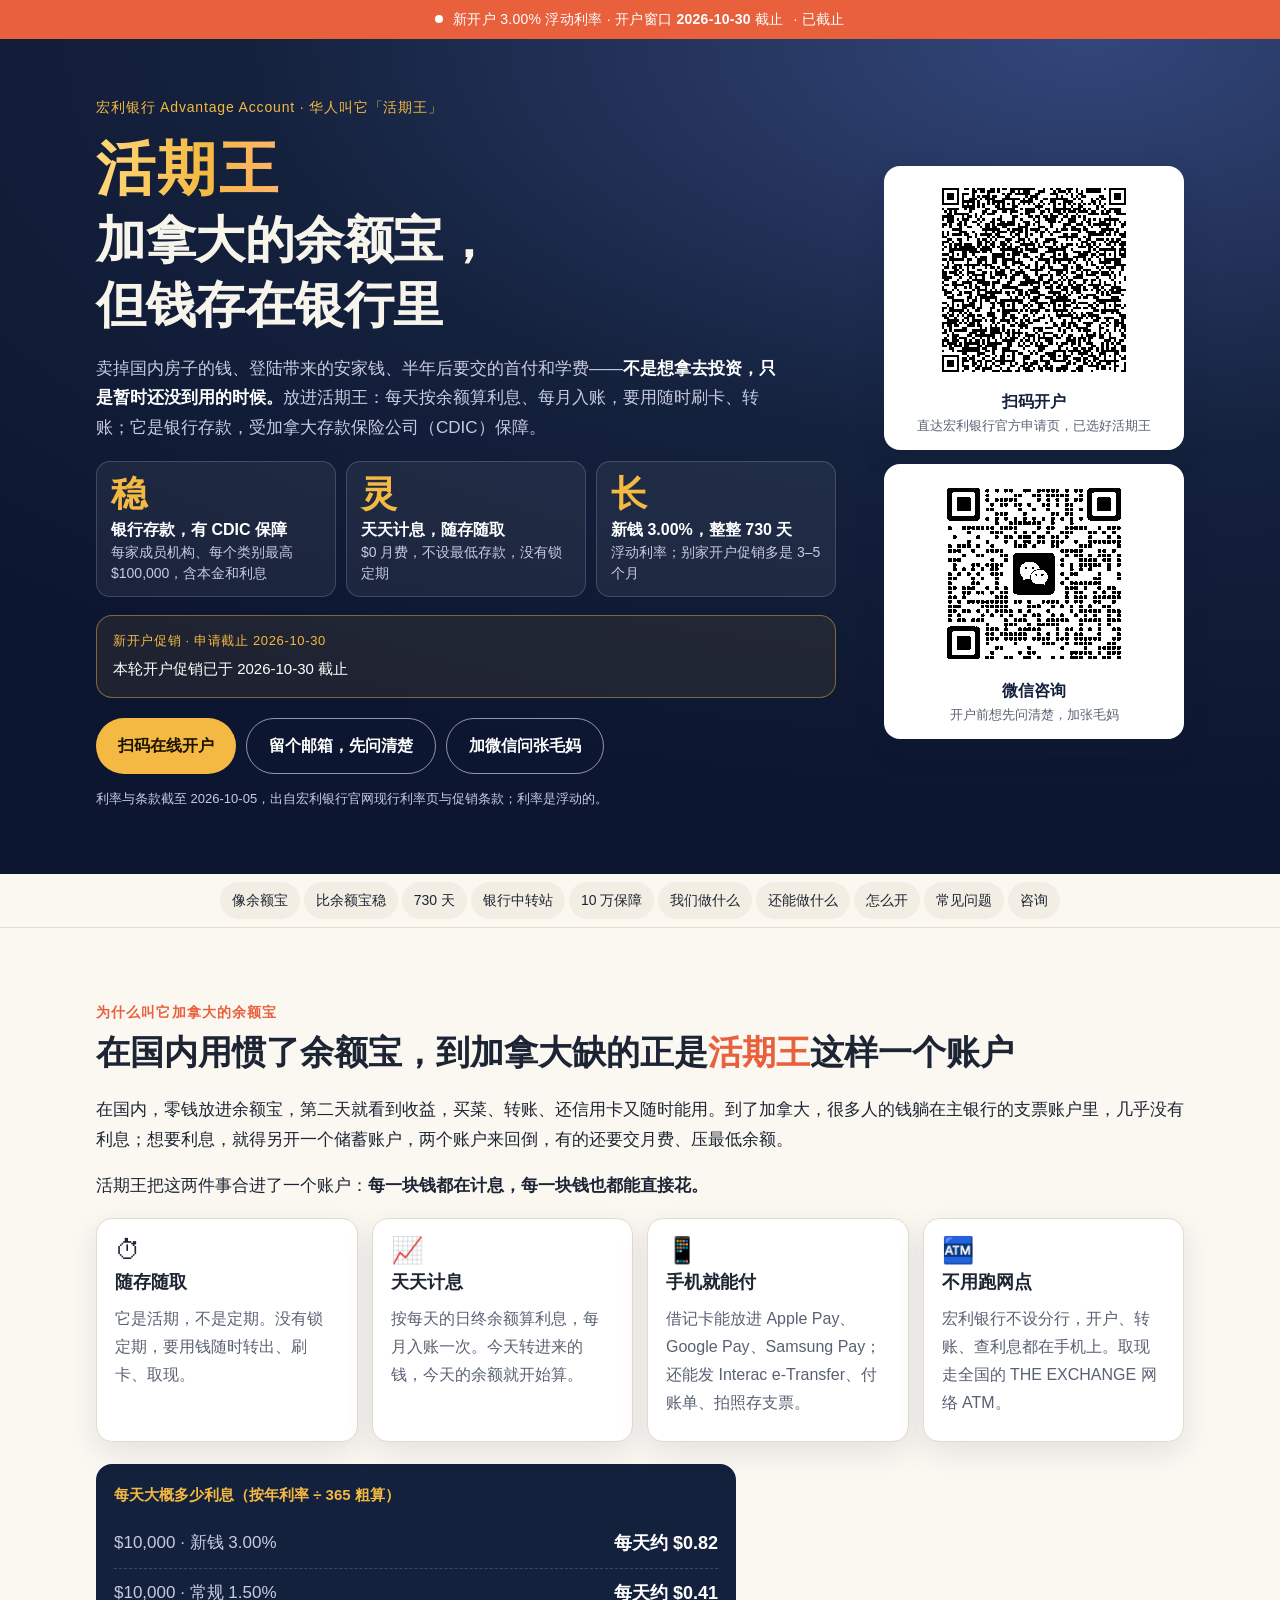
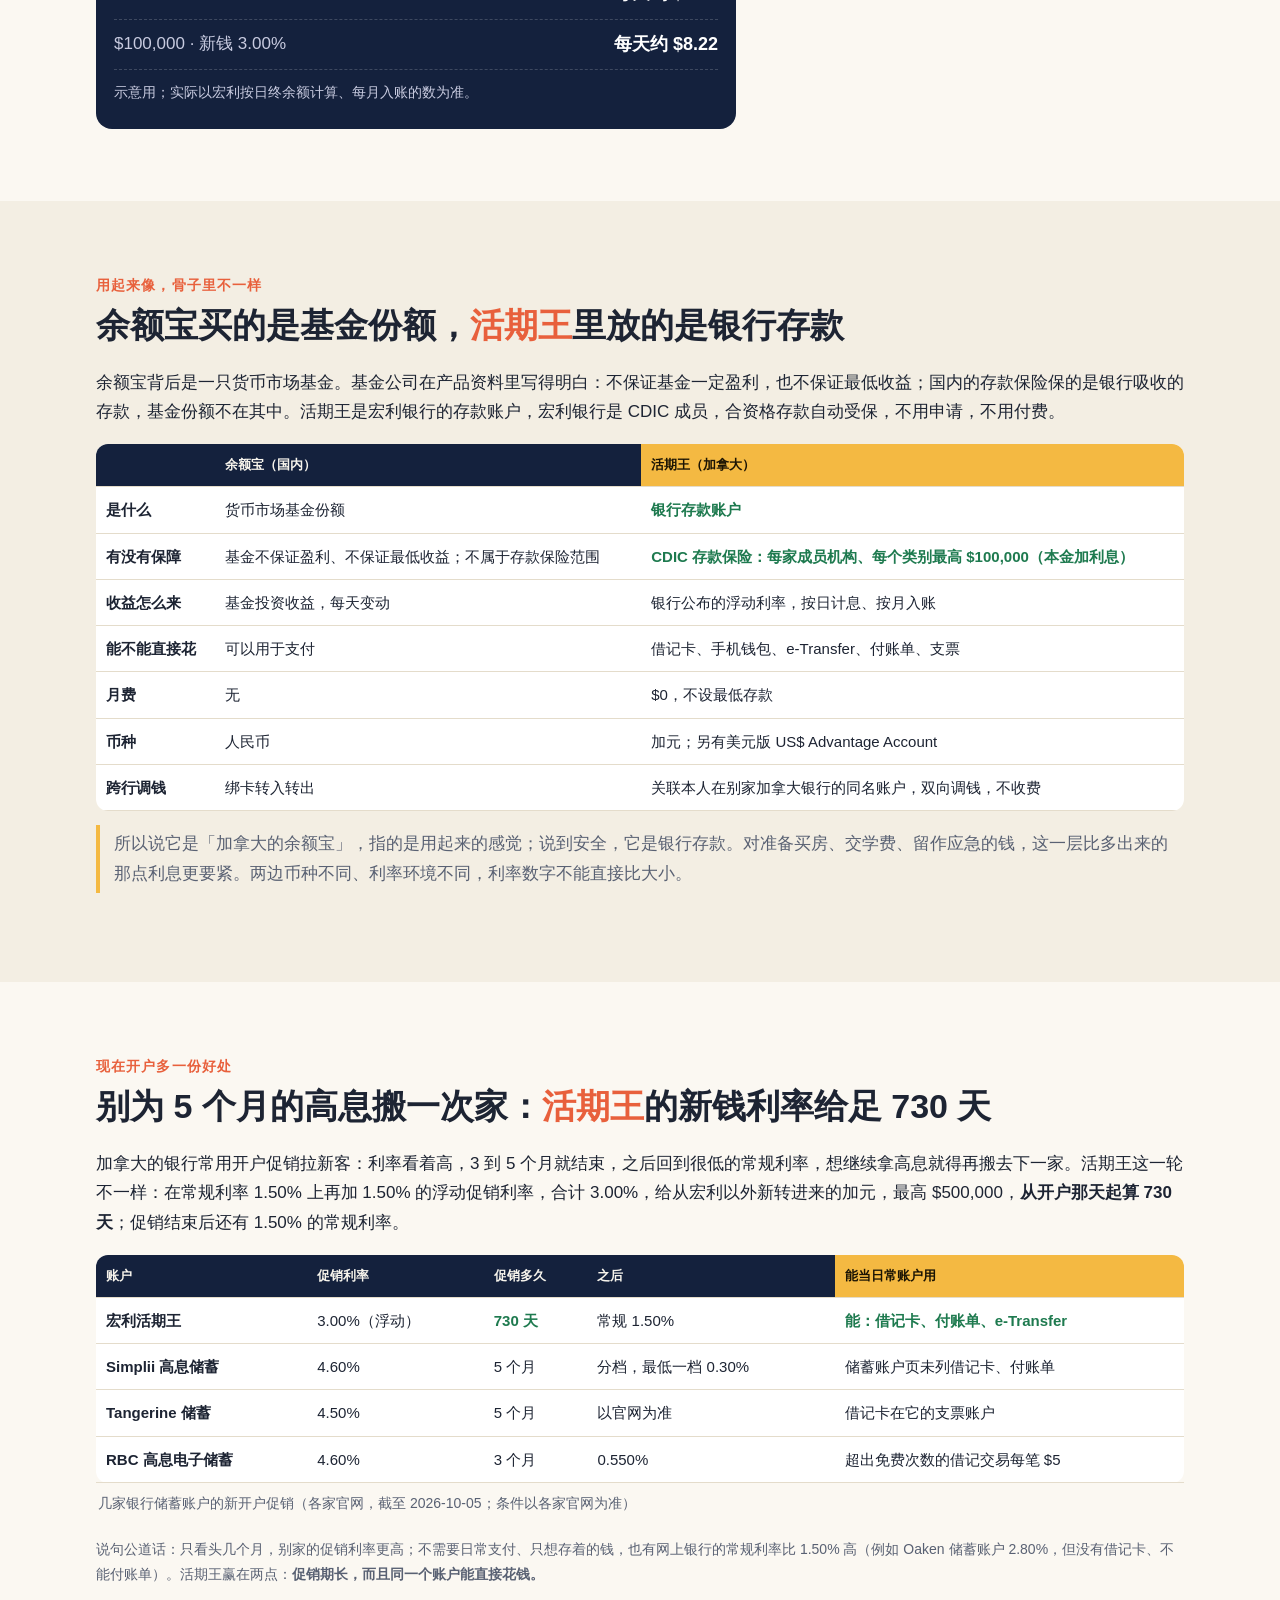
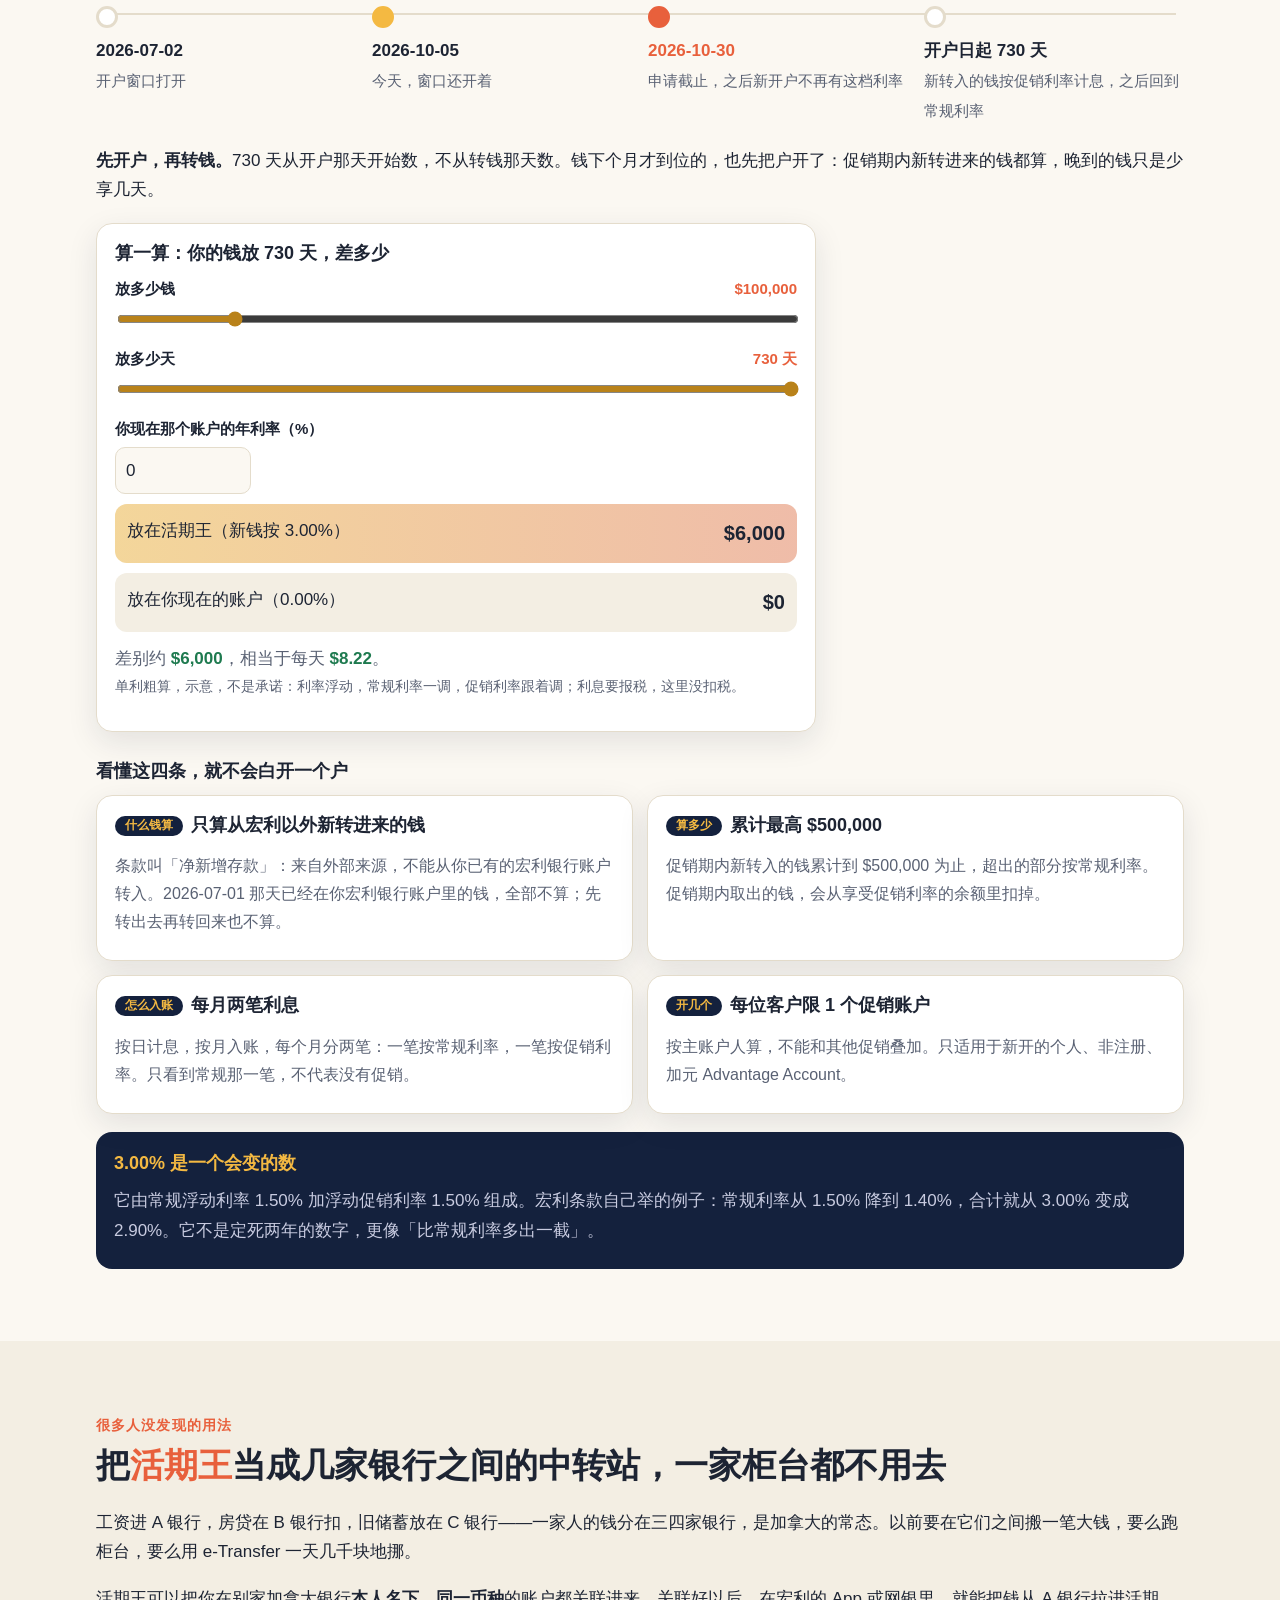
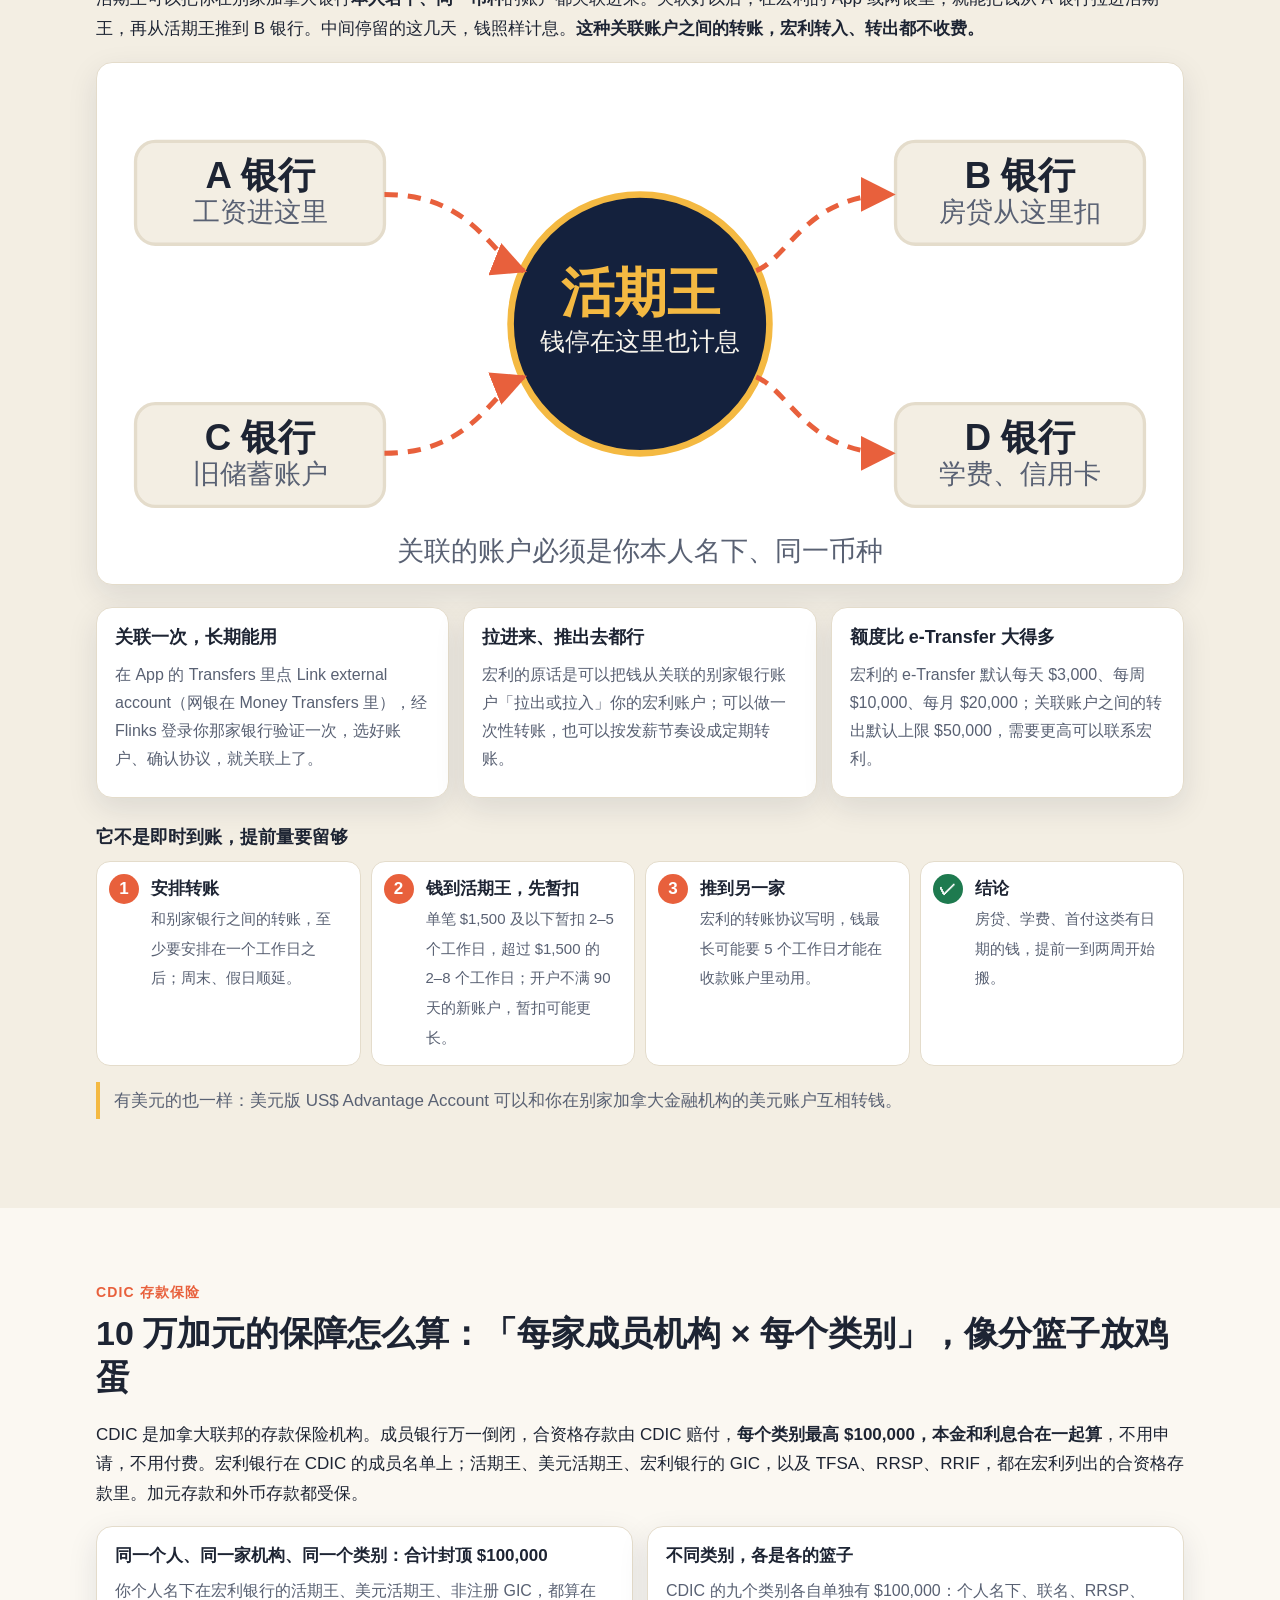
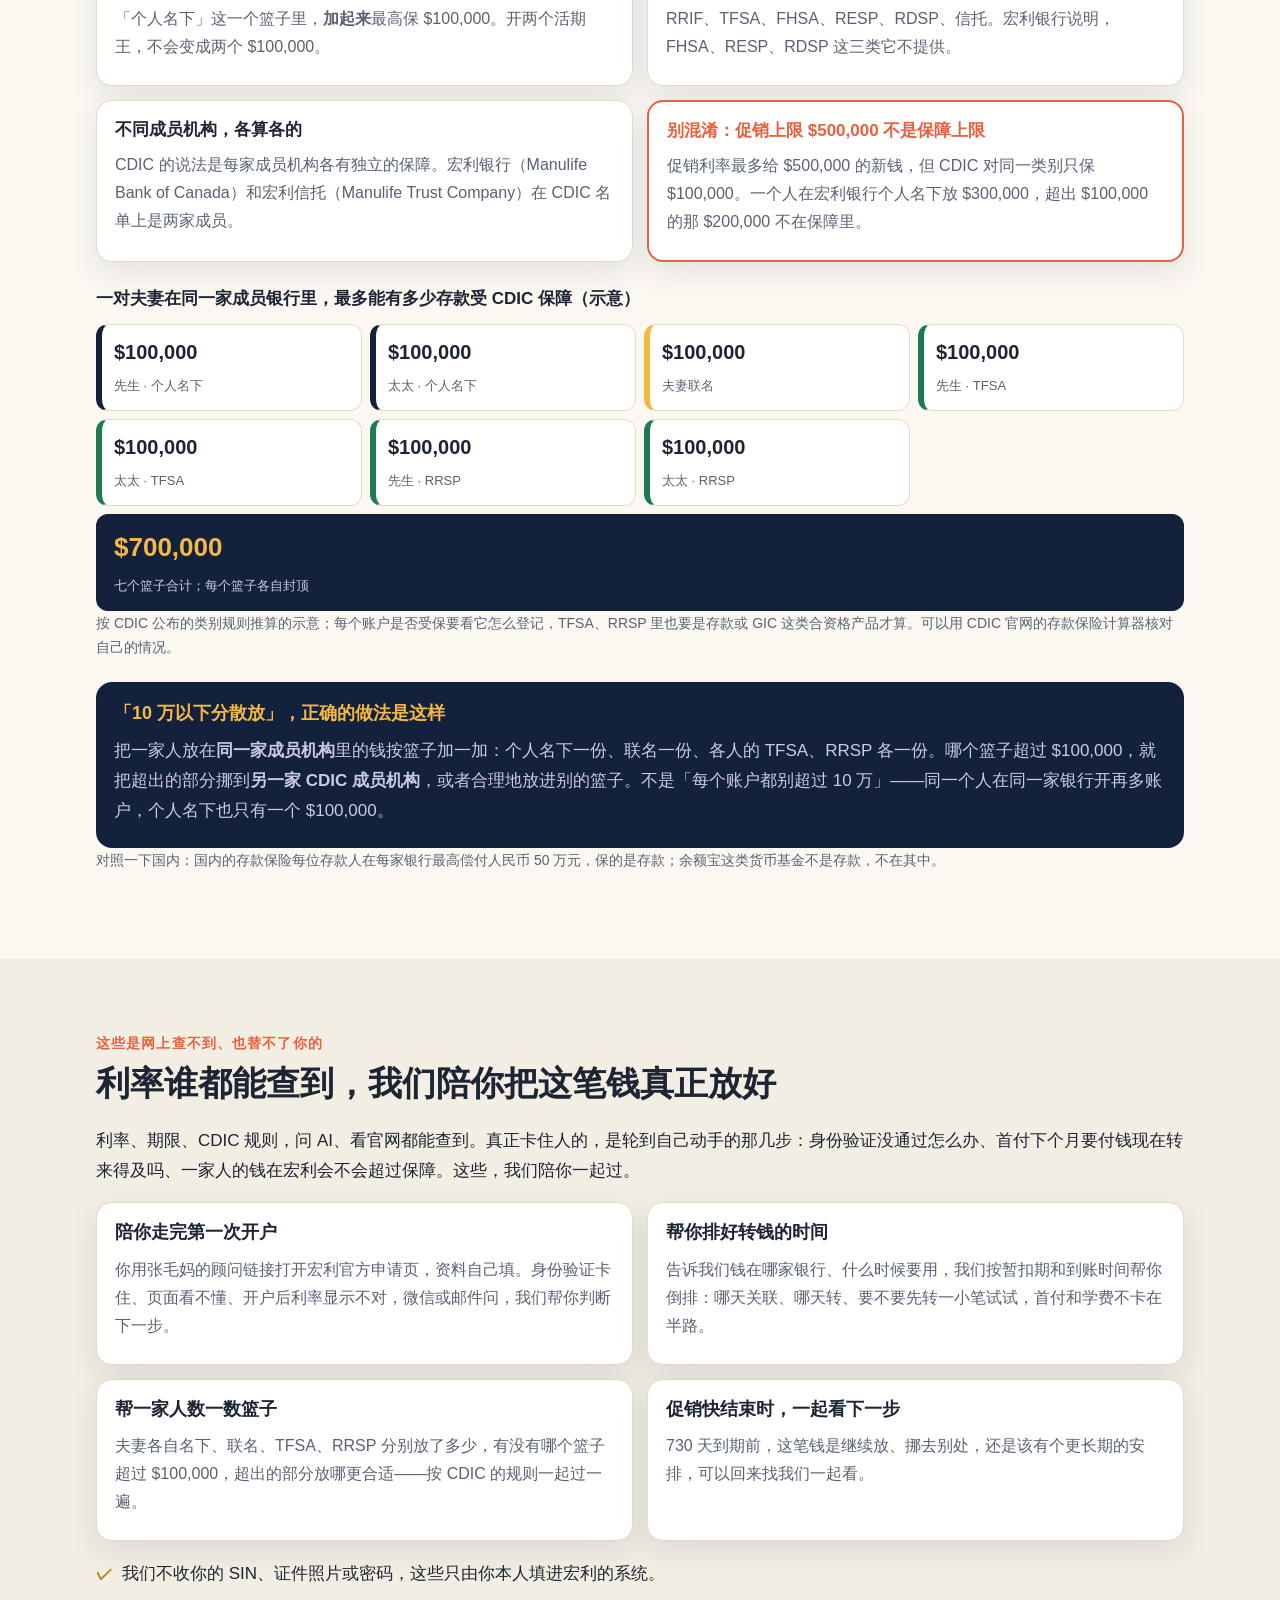
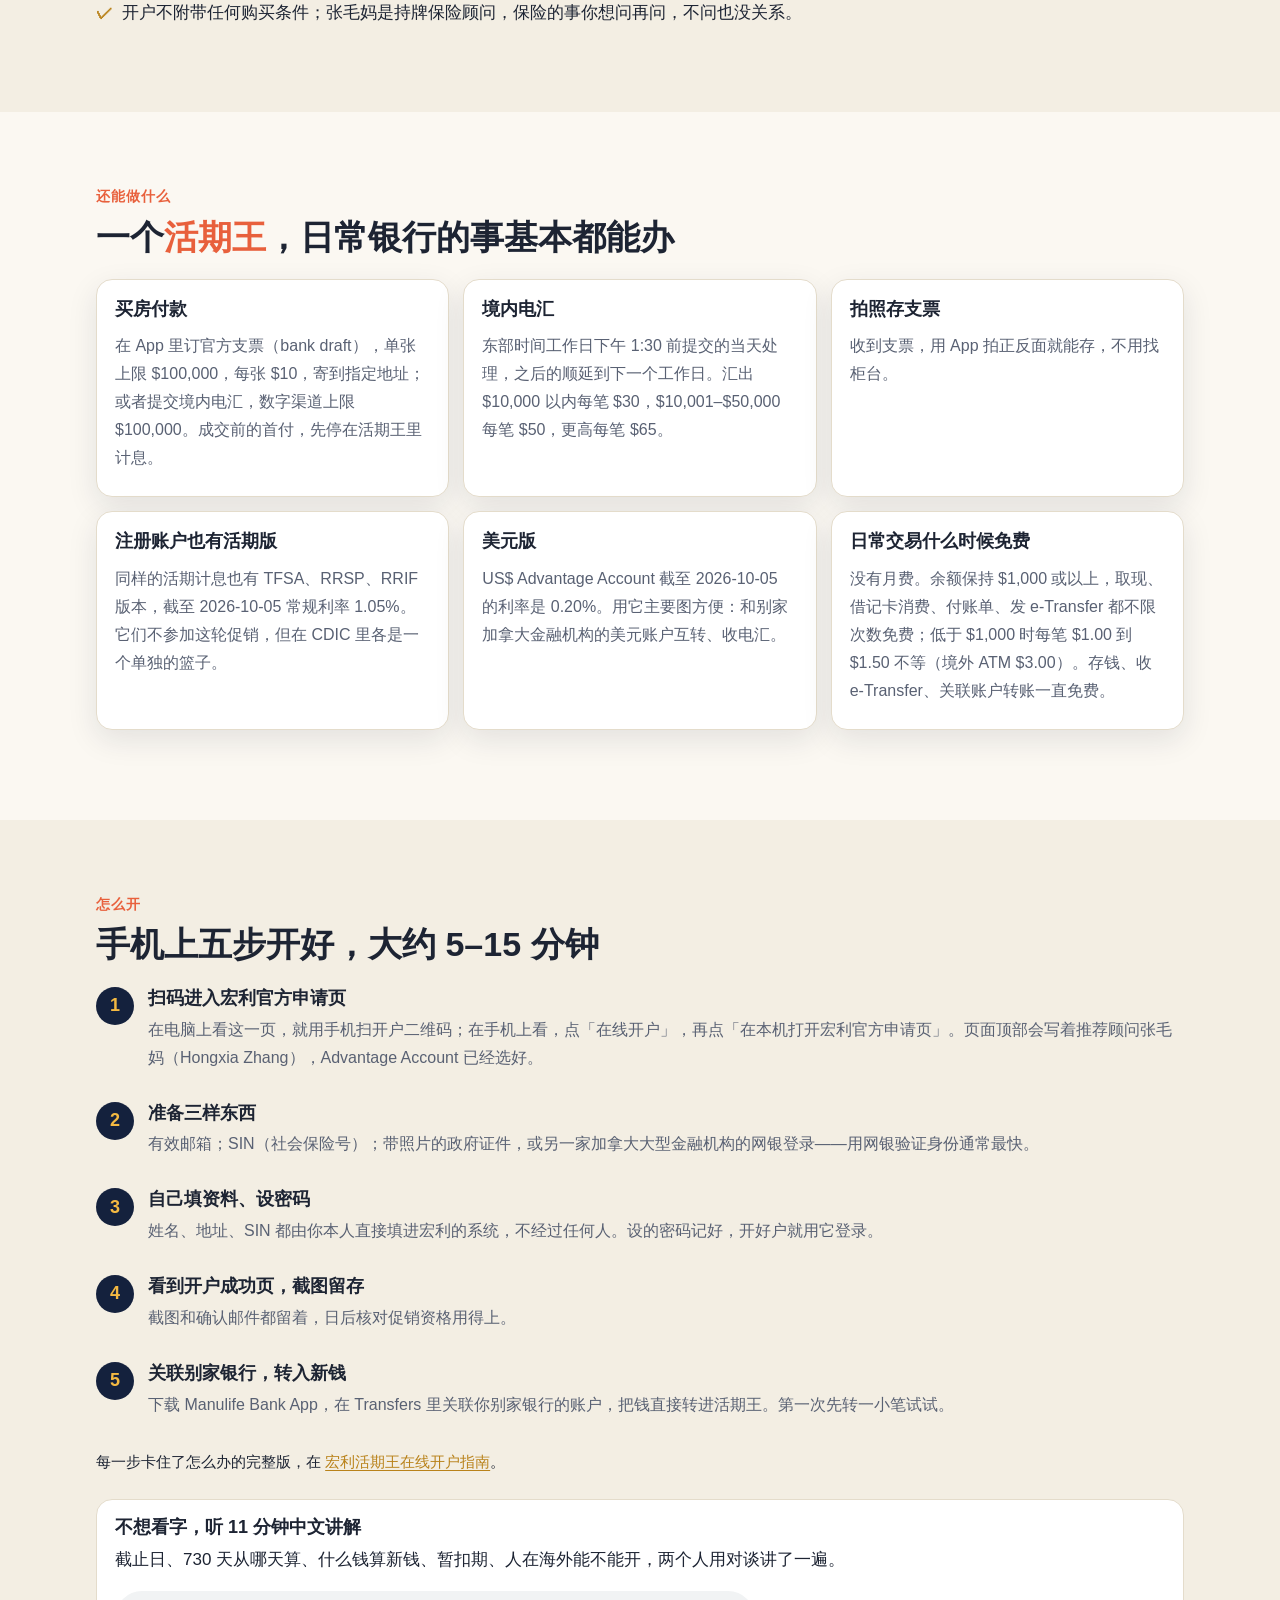
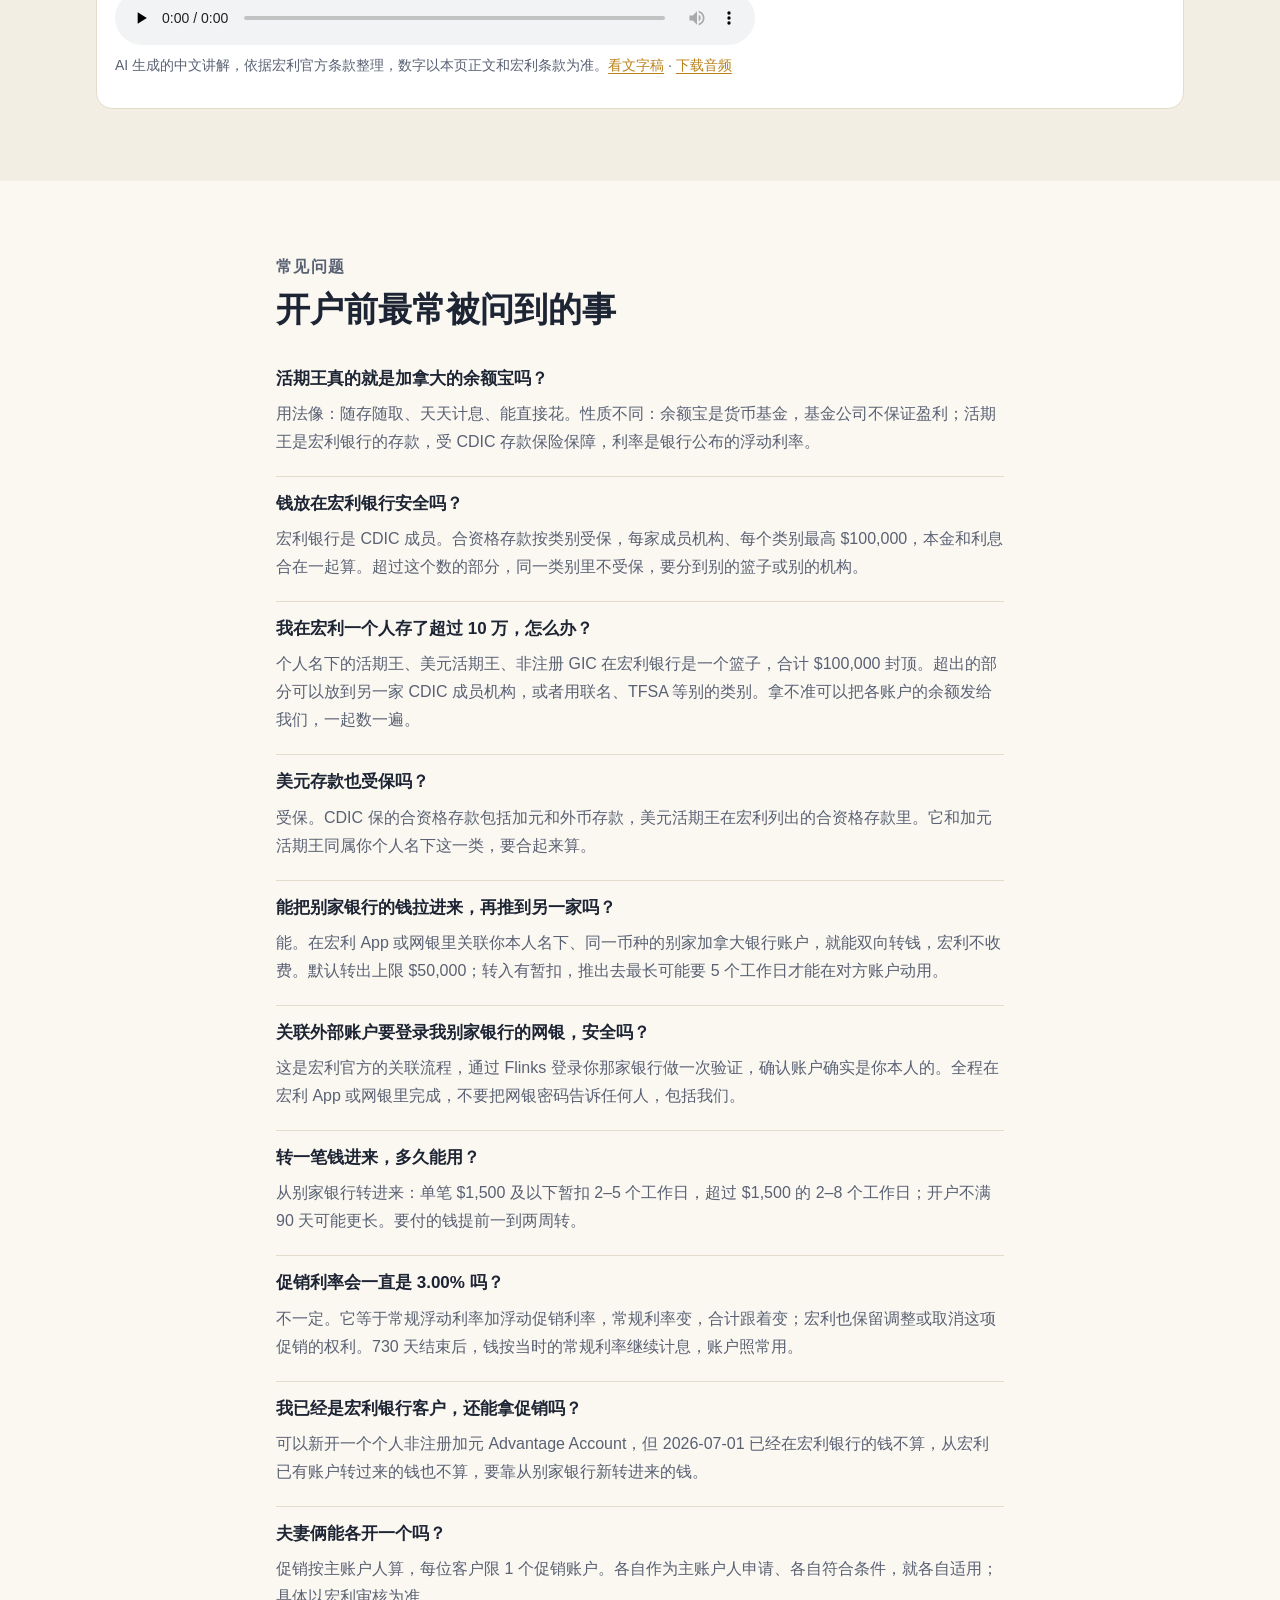
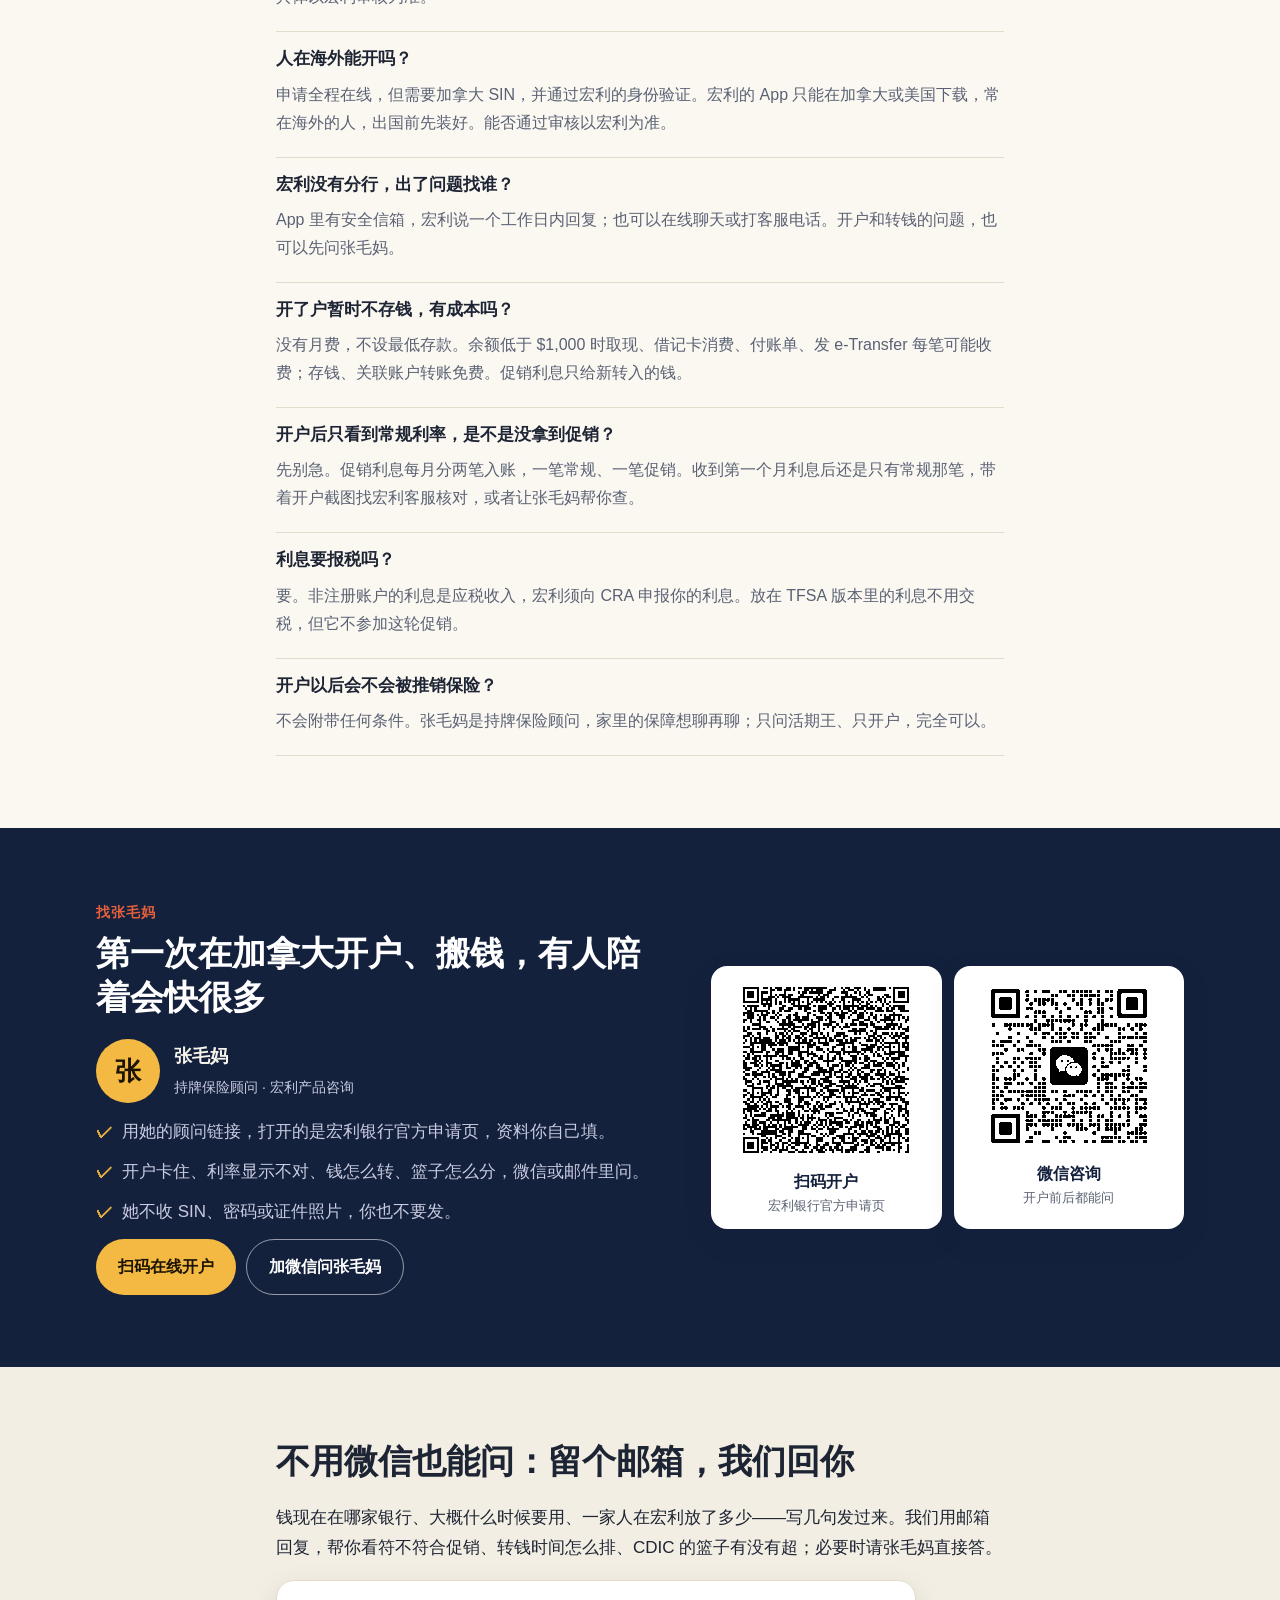
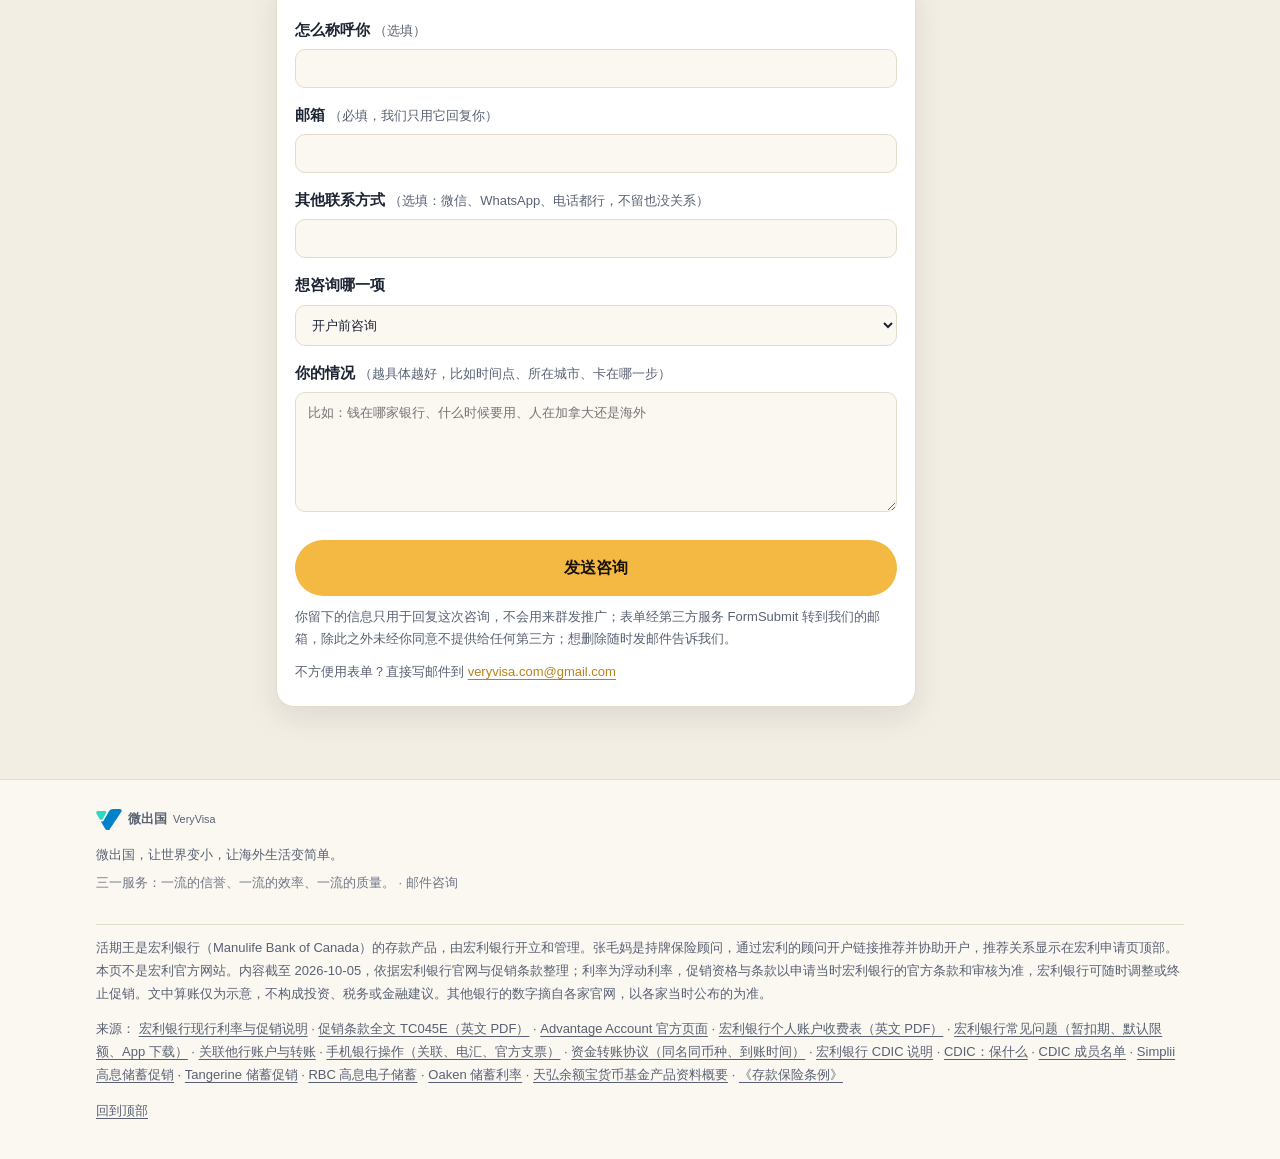
==== commit 58248843: "Remove public service fee and remuneration copy" ====
--- a/index.html
+++ b/index.html
@@ -501,7 +501,7 @@
     </div>
     <ul class="ticks ticks-dark">
       <li>我们不收你的 SIN、证件照片或密码，这些只由你本人填进宏利的系统。</li>
-      <li>咨询不收费。开户不附带任何购买条件；张毛妈是持牌保险顾问，保险的事你想问再问，不问也没关系。</li>
+      <li>开户不附带任何购买条件；张毛妈是持牌保险顾问，保险的事你想问再问，不问也没关系。</li>
     </ul>
   </div>
 </section>
@@ -619,7 +619,7 @@
   <textarea id="f-msg" name="message" maxlength="4000" placeholder="比如：钱在哪家银行、什么时候要用、人在加拿大还是海外"></textarea>
   <button class="btn" type="submit">发送咨询</button>
   <p class="form-msg" role="status" aria-live="polite"></p>
-  <p class="privacy">你留下的信息只用于回复这次咨询，不会用来群发推广；表单经第三方服务 FormSubmit 转到我们的邮箱，除此之外未经你同意不提供给任何第三方；想删除随时发邮件告诉我们。咨询不收费。</p>
+  <p class="privacy">你留下的信息只用于回复这次咨询，不会用来群发推广；表单经第三方服务 FormSubmit 转到我们的邮箱，除此之外未经你同意不提供给任何第三方；想删除随时发邮件告诉我们。</p>
   <p class="mailto">不方便用表单？直接写邮件到 <a href="mailto:veryvisa.com@gmail.com?subject=%5B%E5%BE%AE%E5%87%BA%E5%9B%BD%C2%B7%E5%AE%8F%E5%88%A9%E6%B4%BB%E6%9C%9F%E7%8E%8B%E5%BC%80%E6%88%B7%E5%92%A8%E8%AF%A2%5D%20%E5%92%A8%E8%AF%A2">veryvisa.com@gmail.com</a></p>
 </form>
 </div></section>
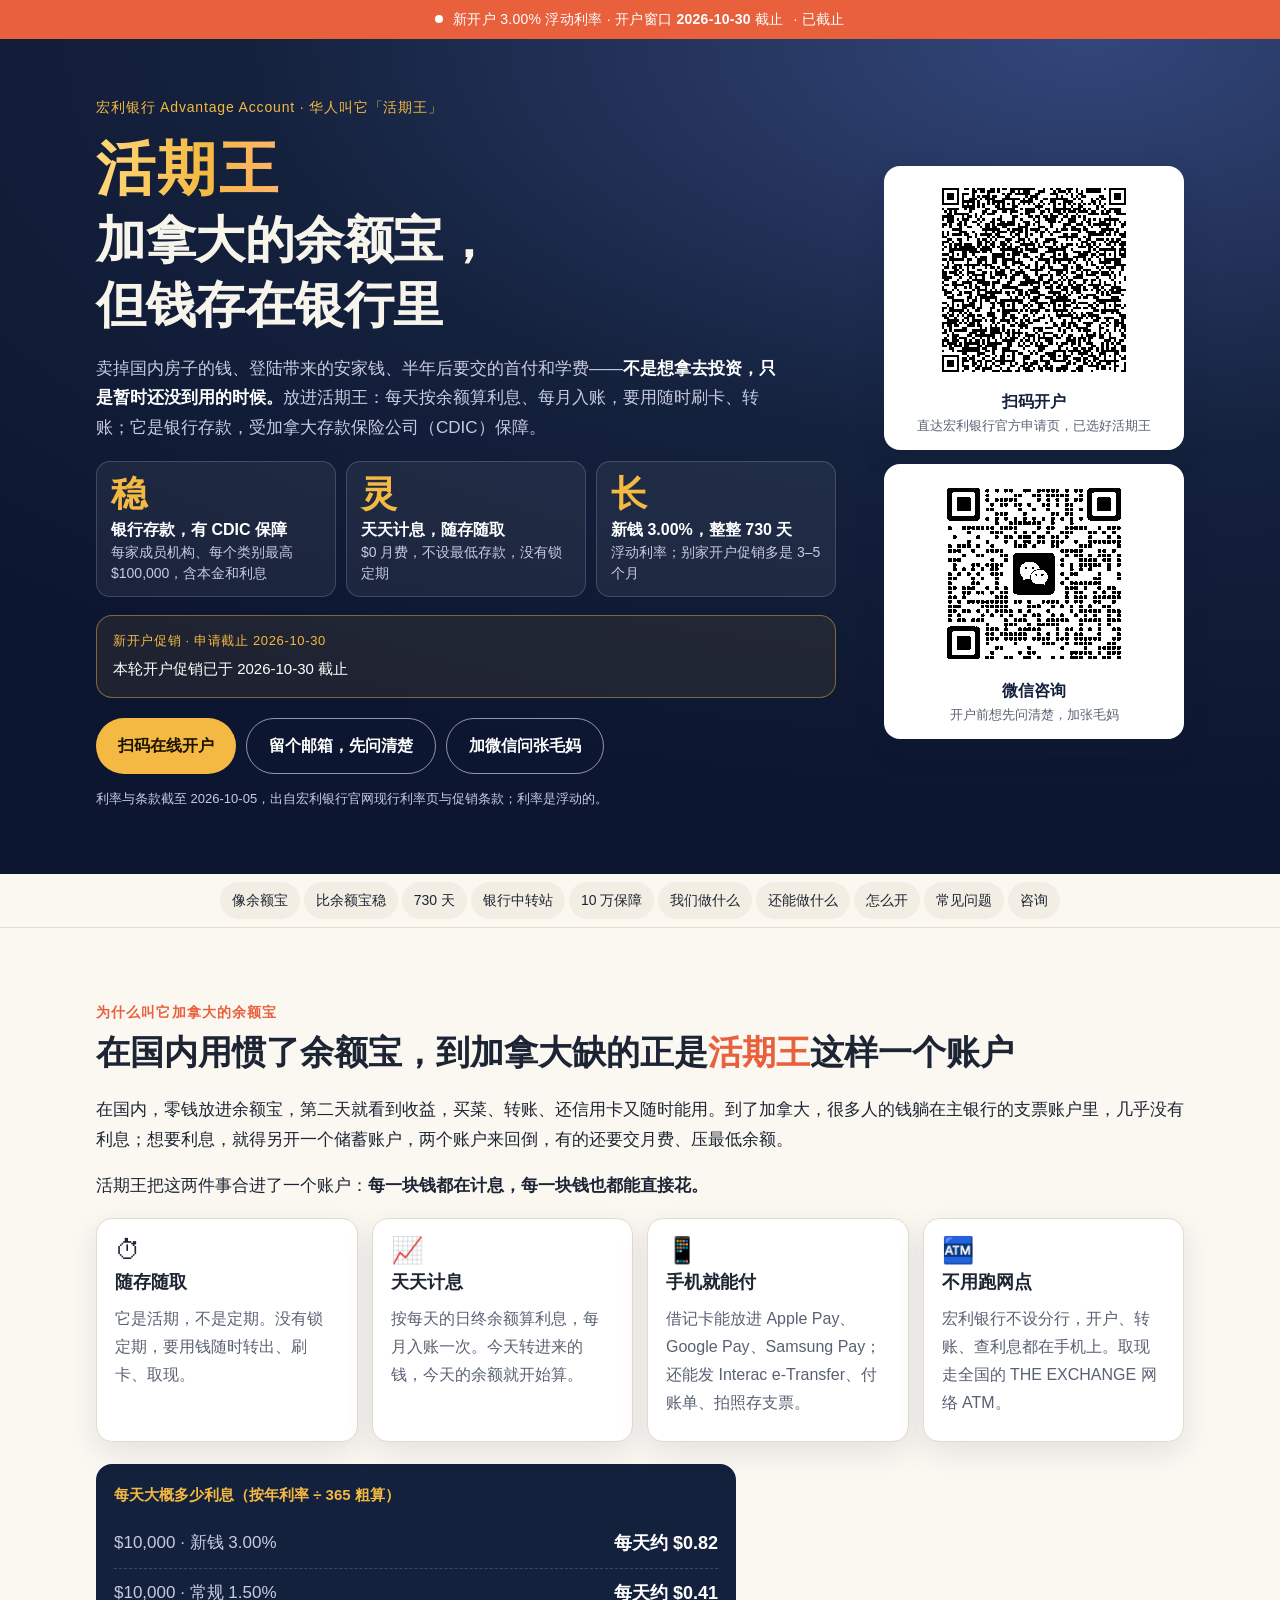
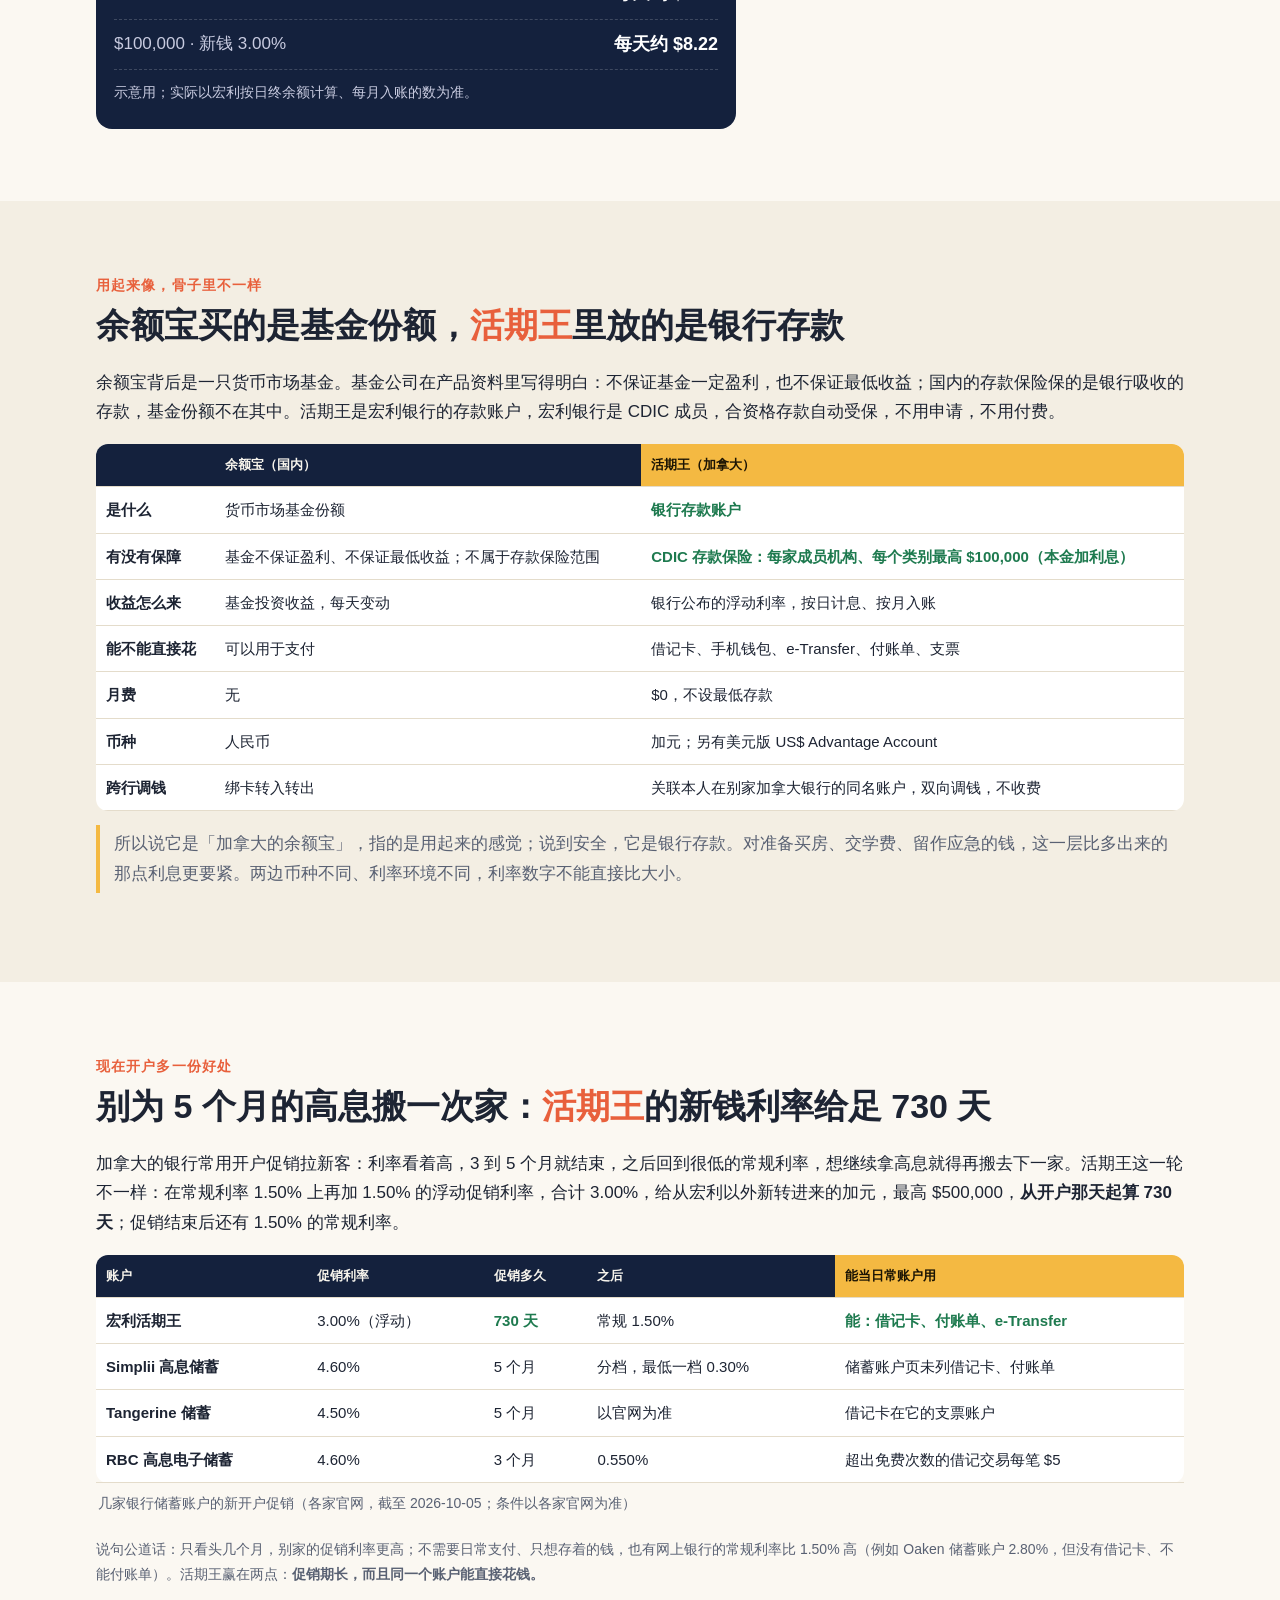
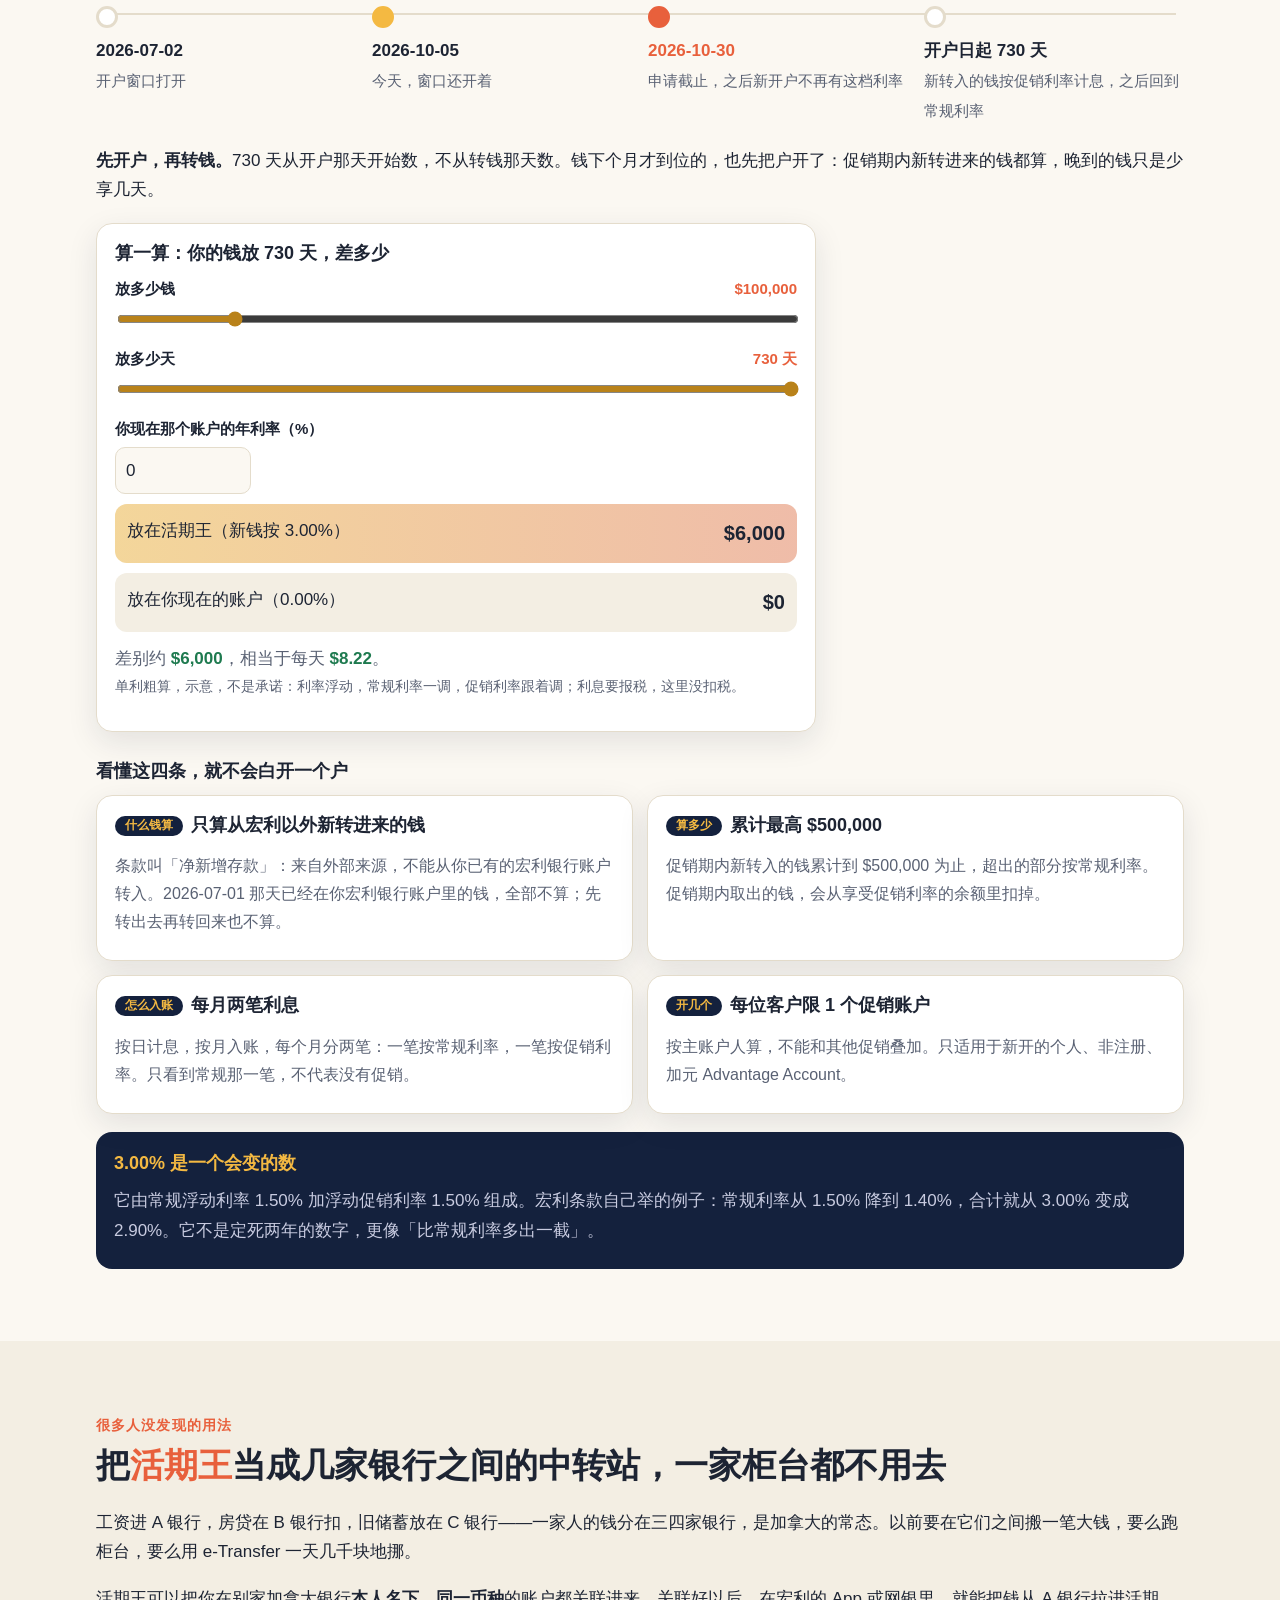
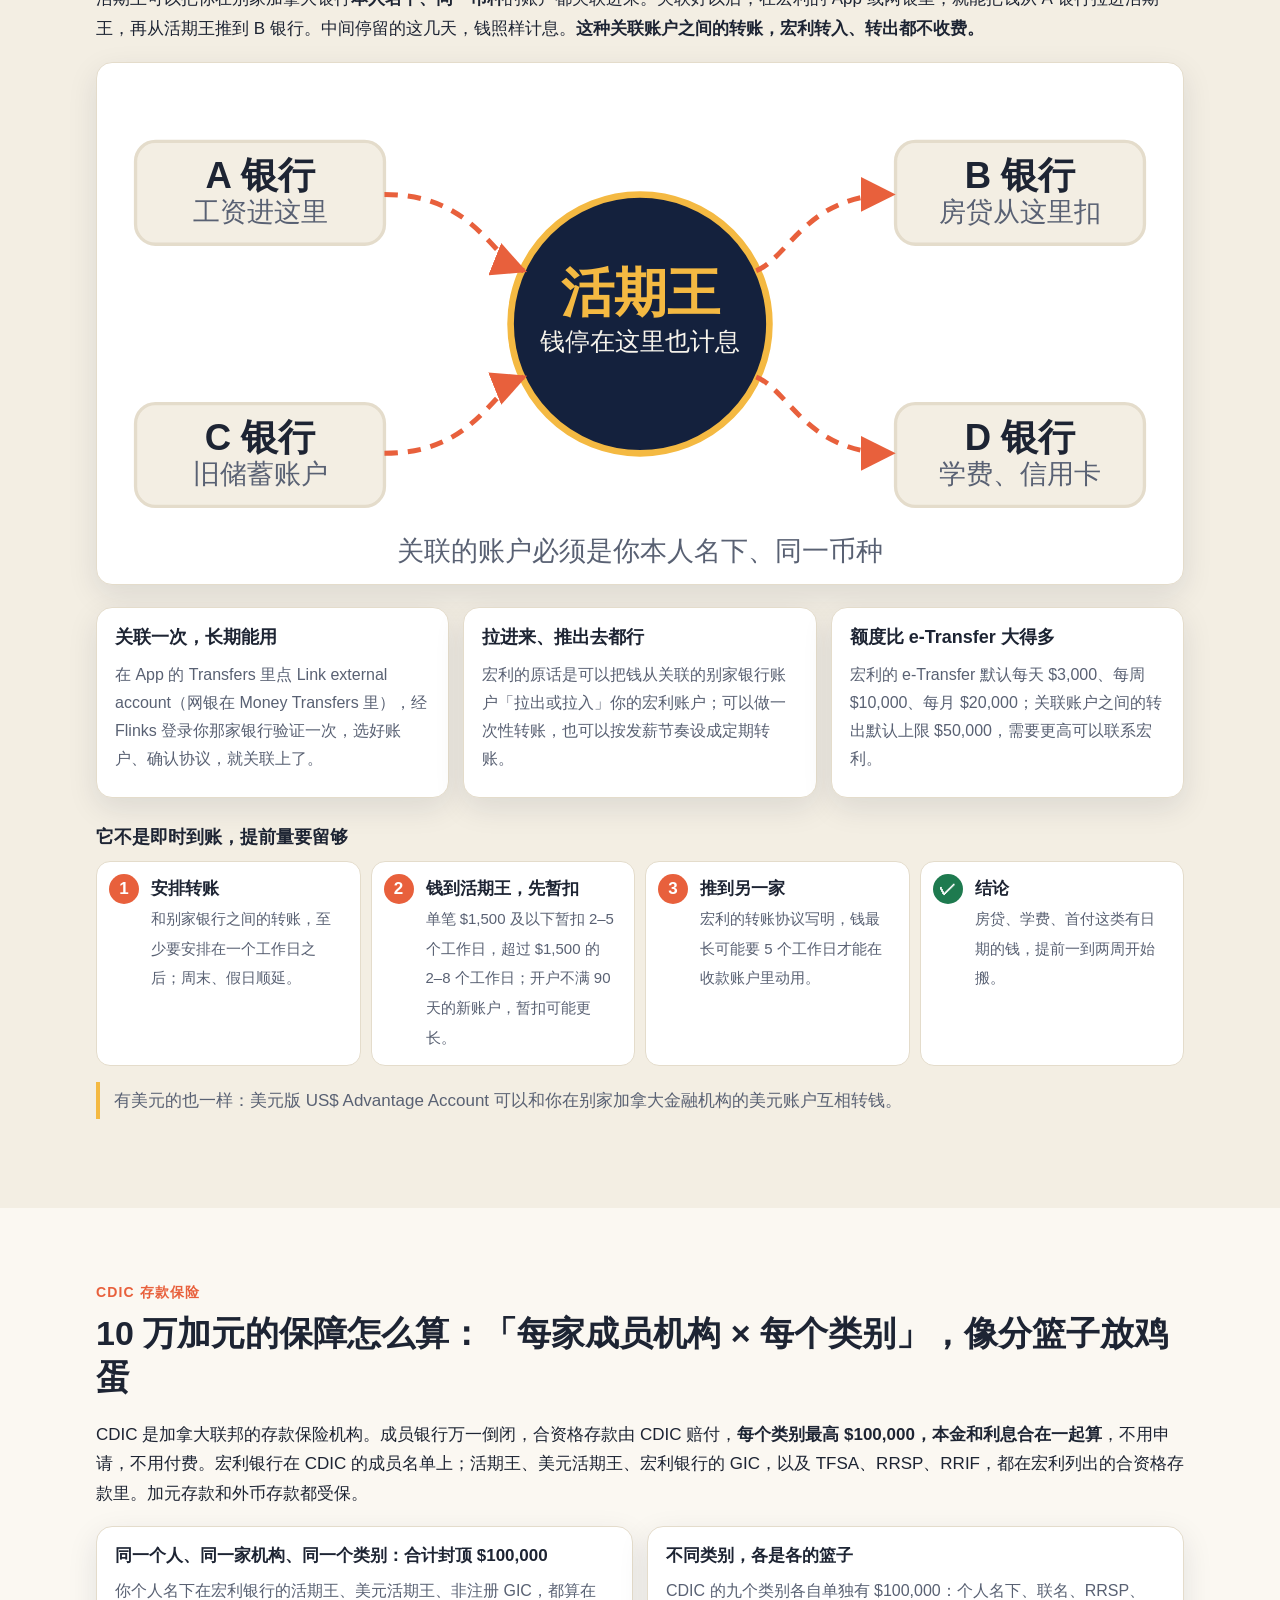
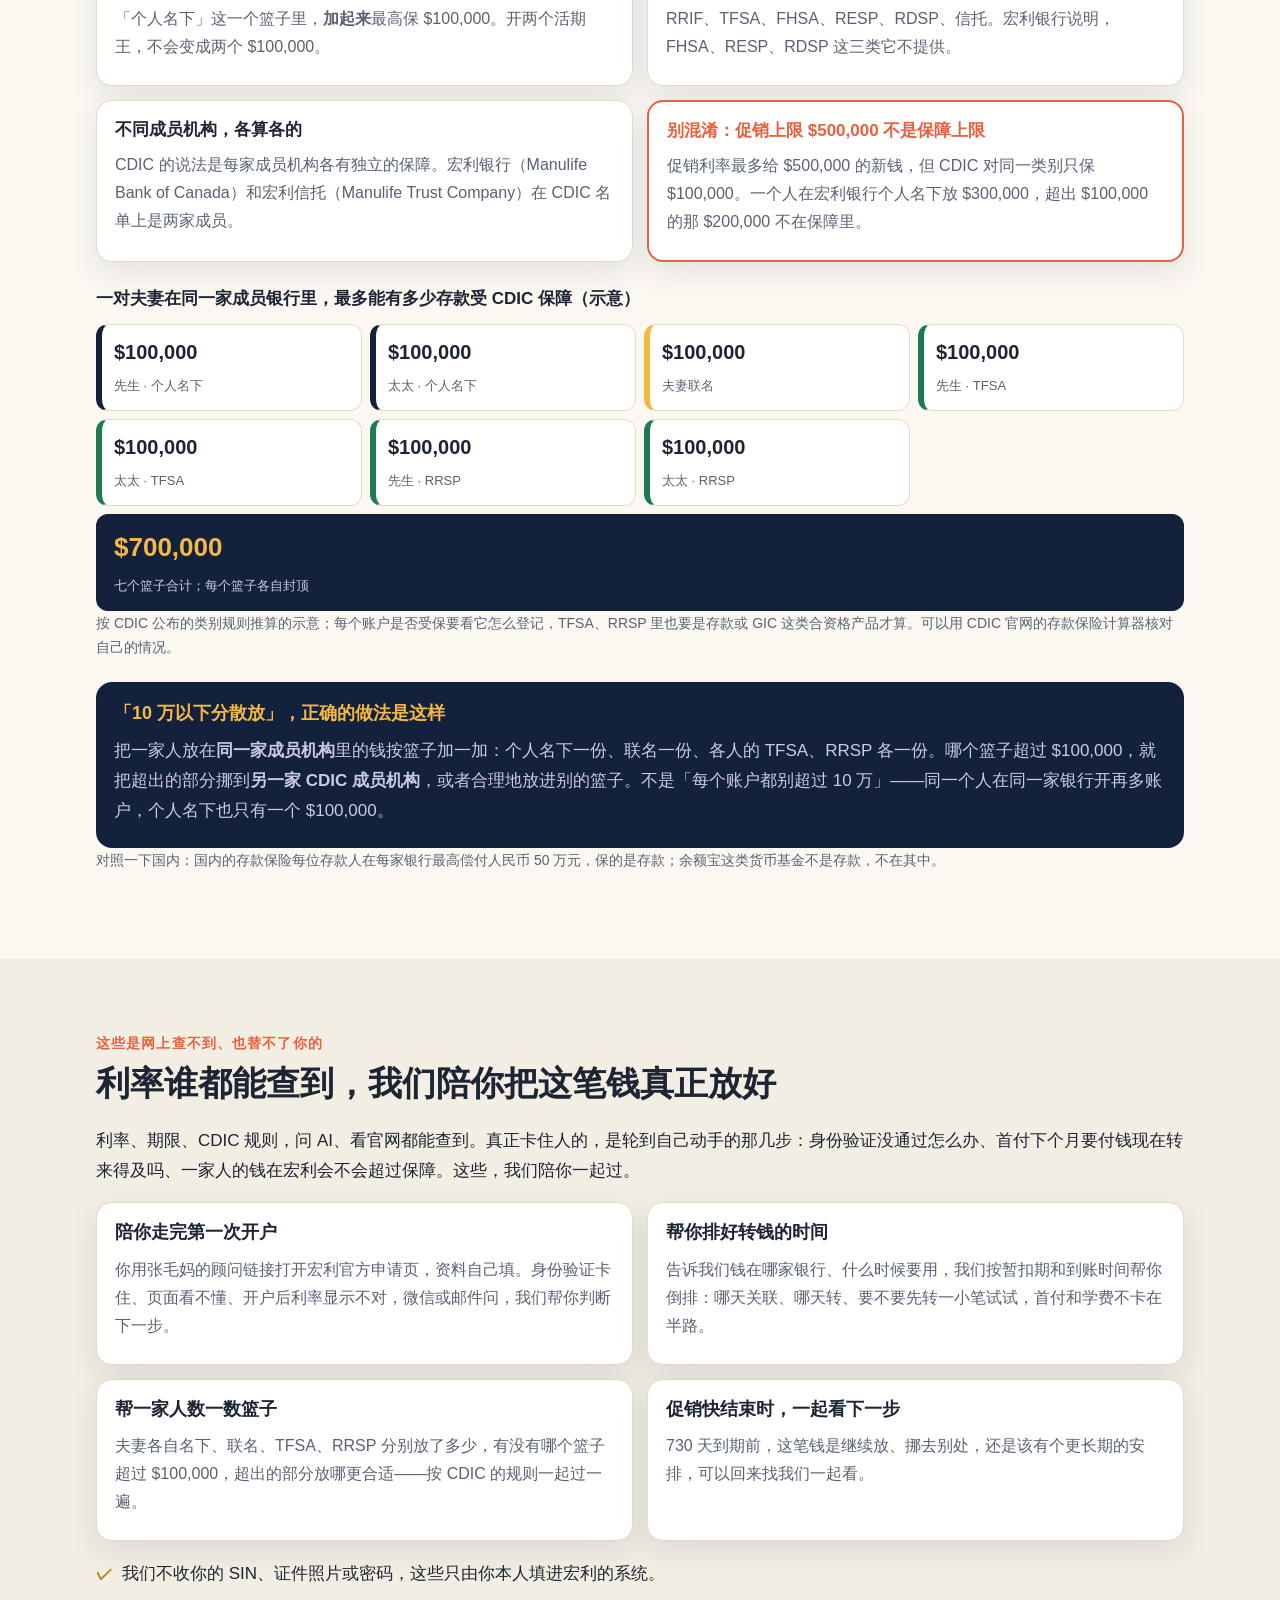
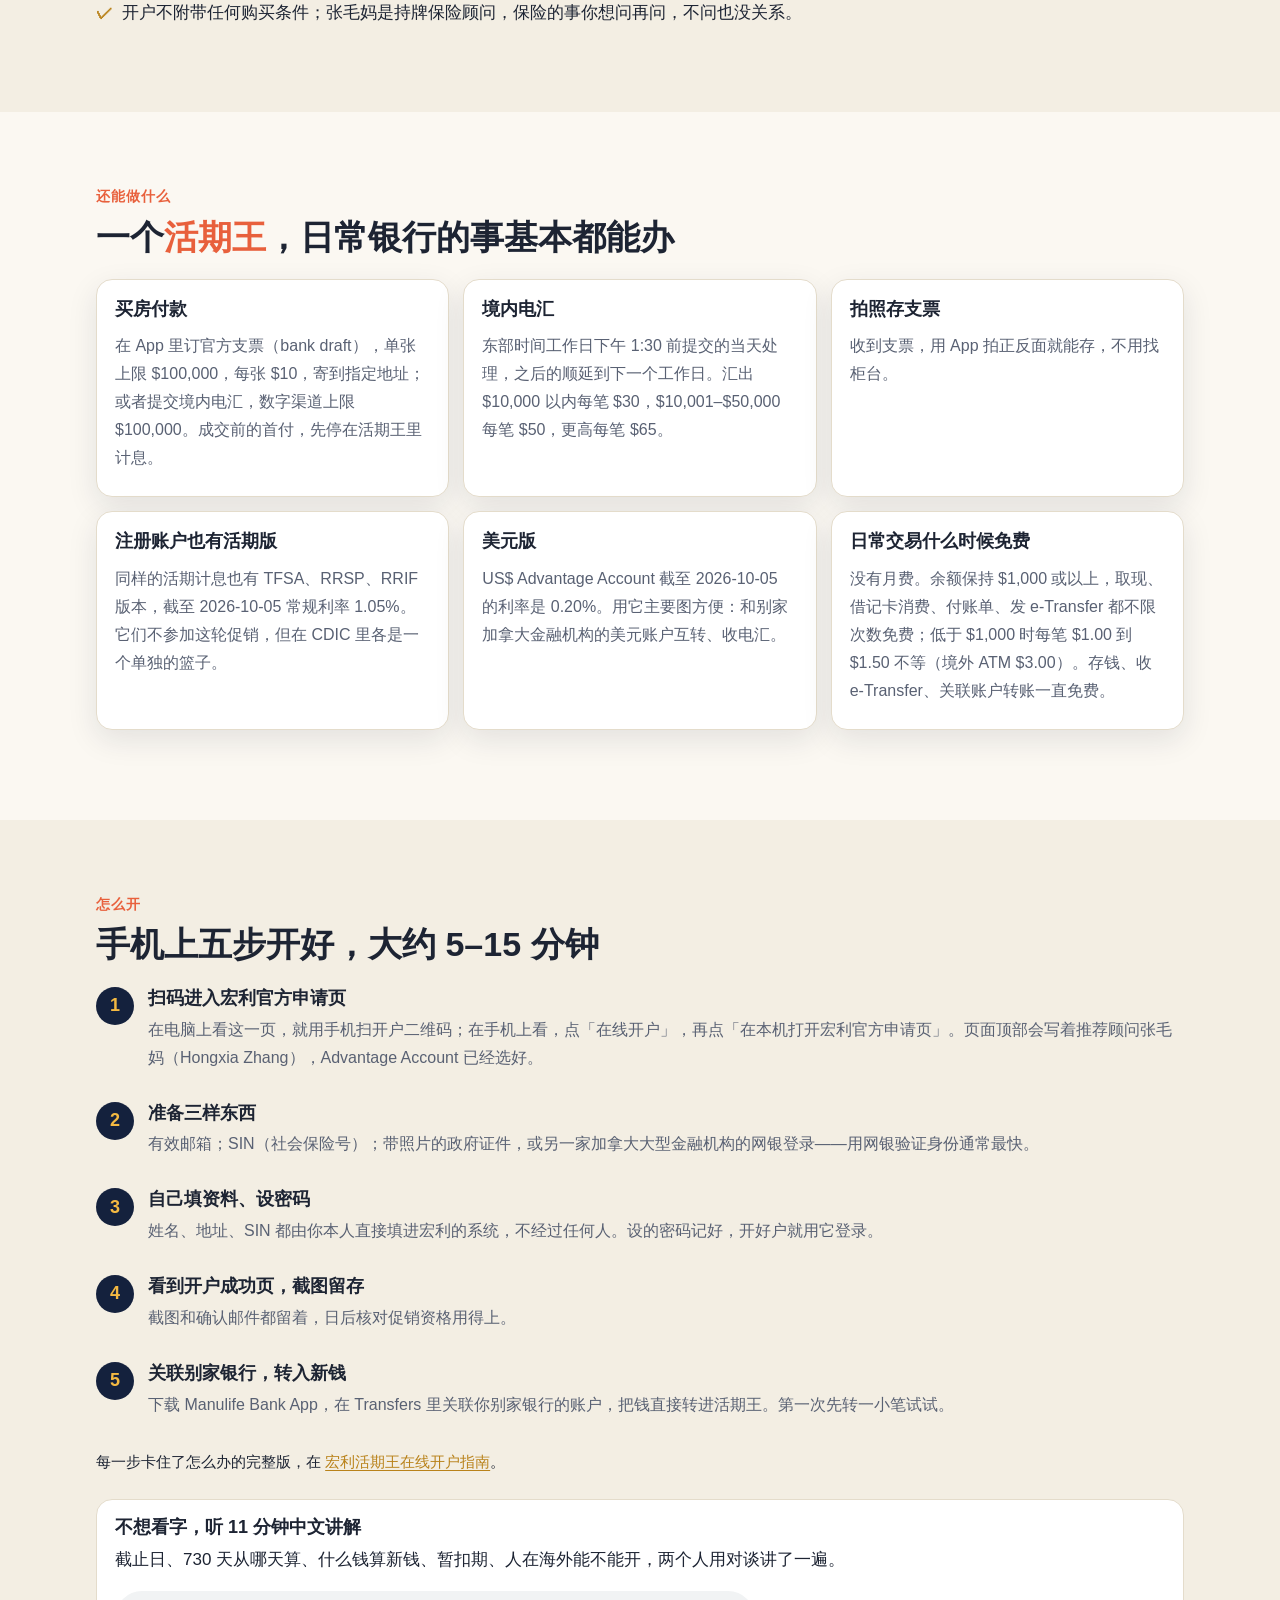
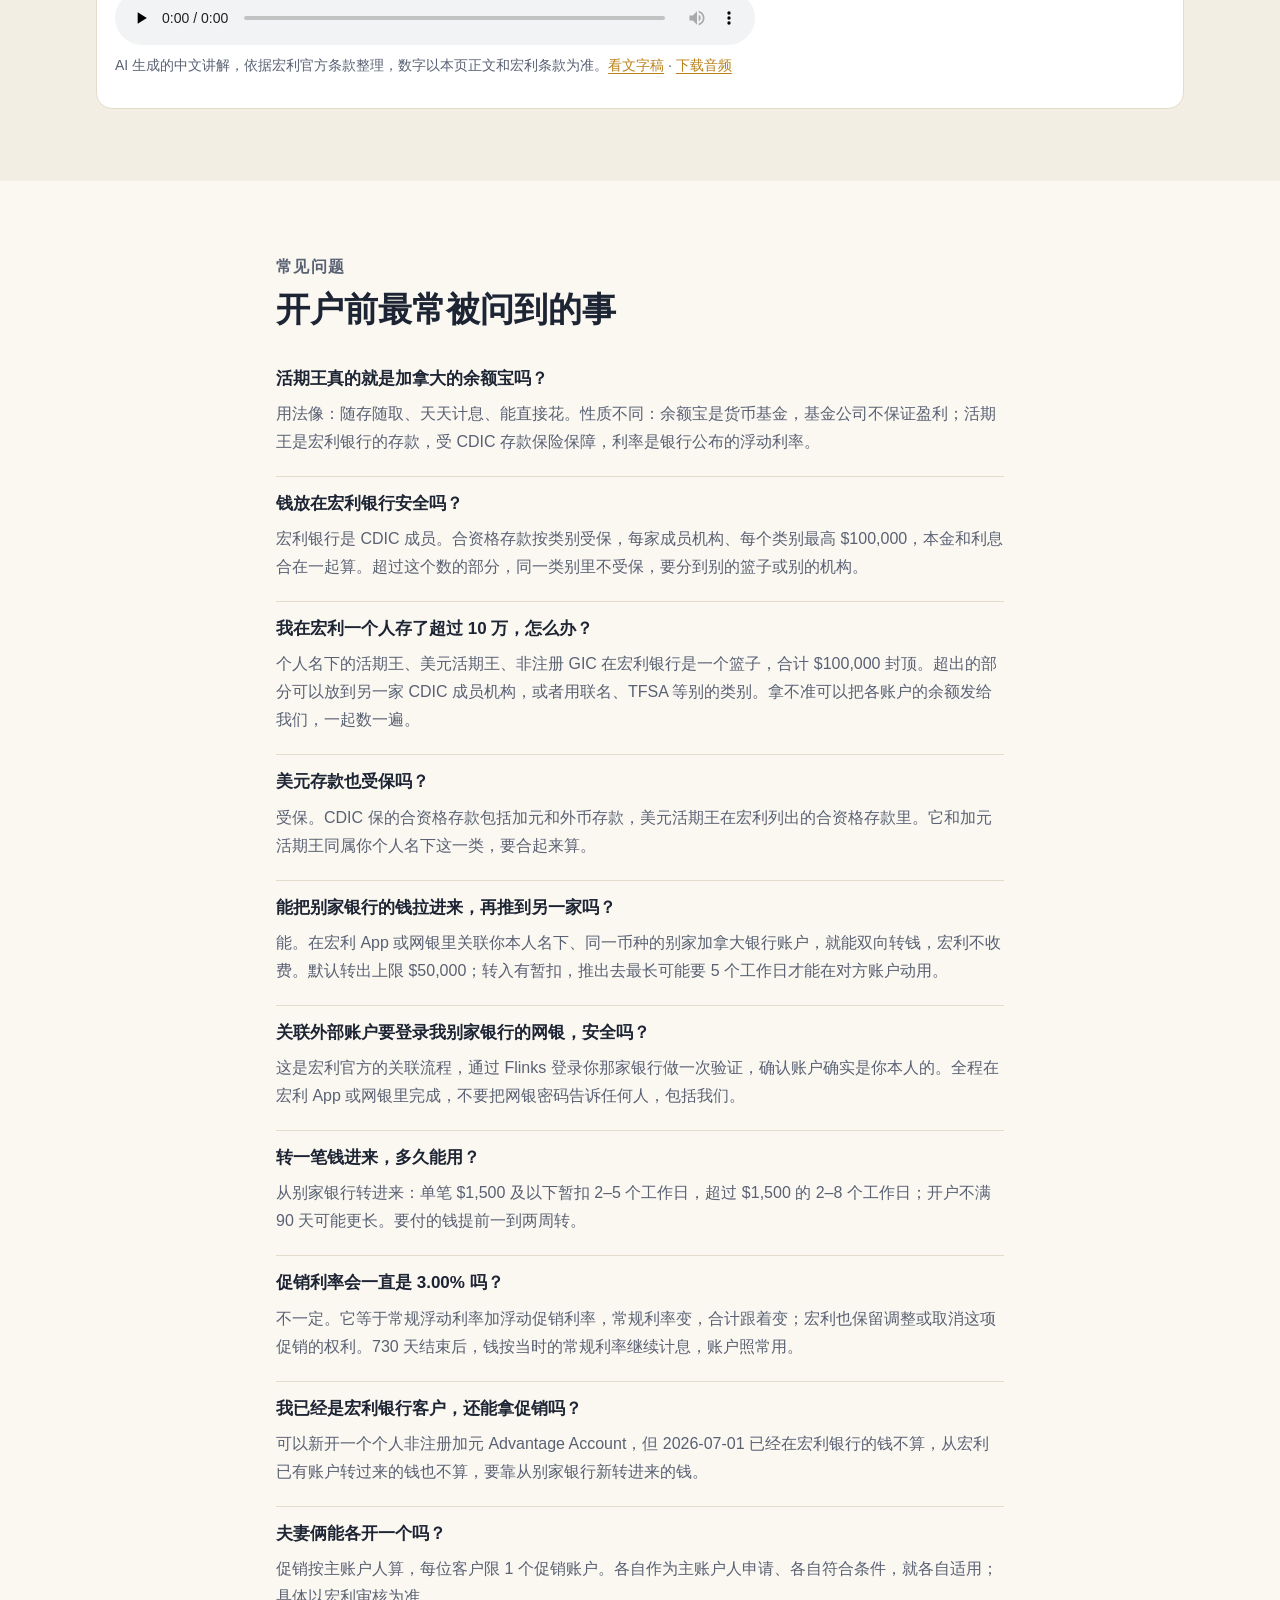
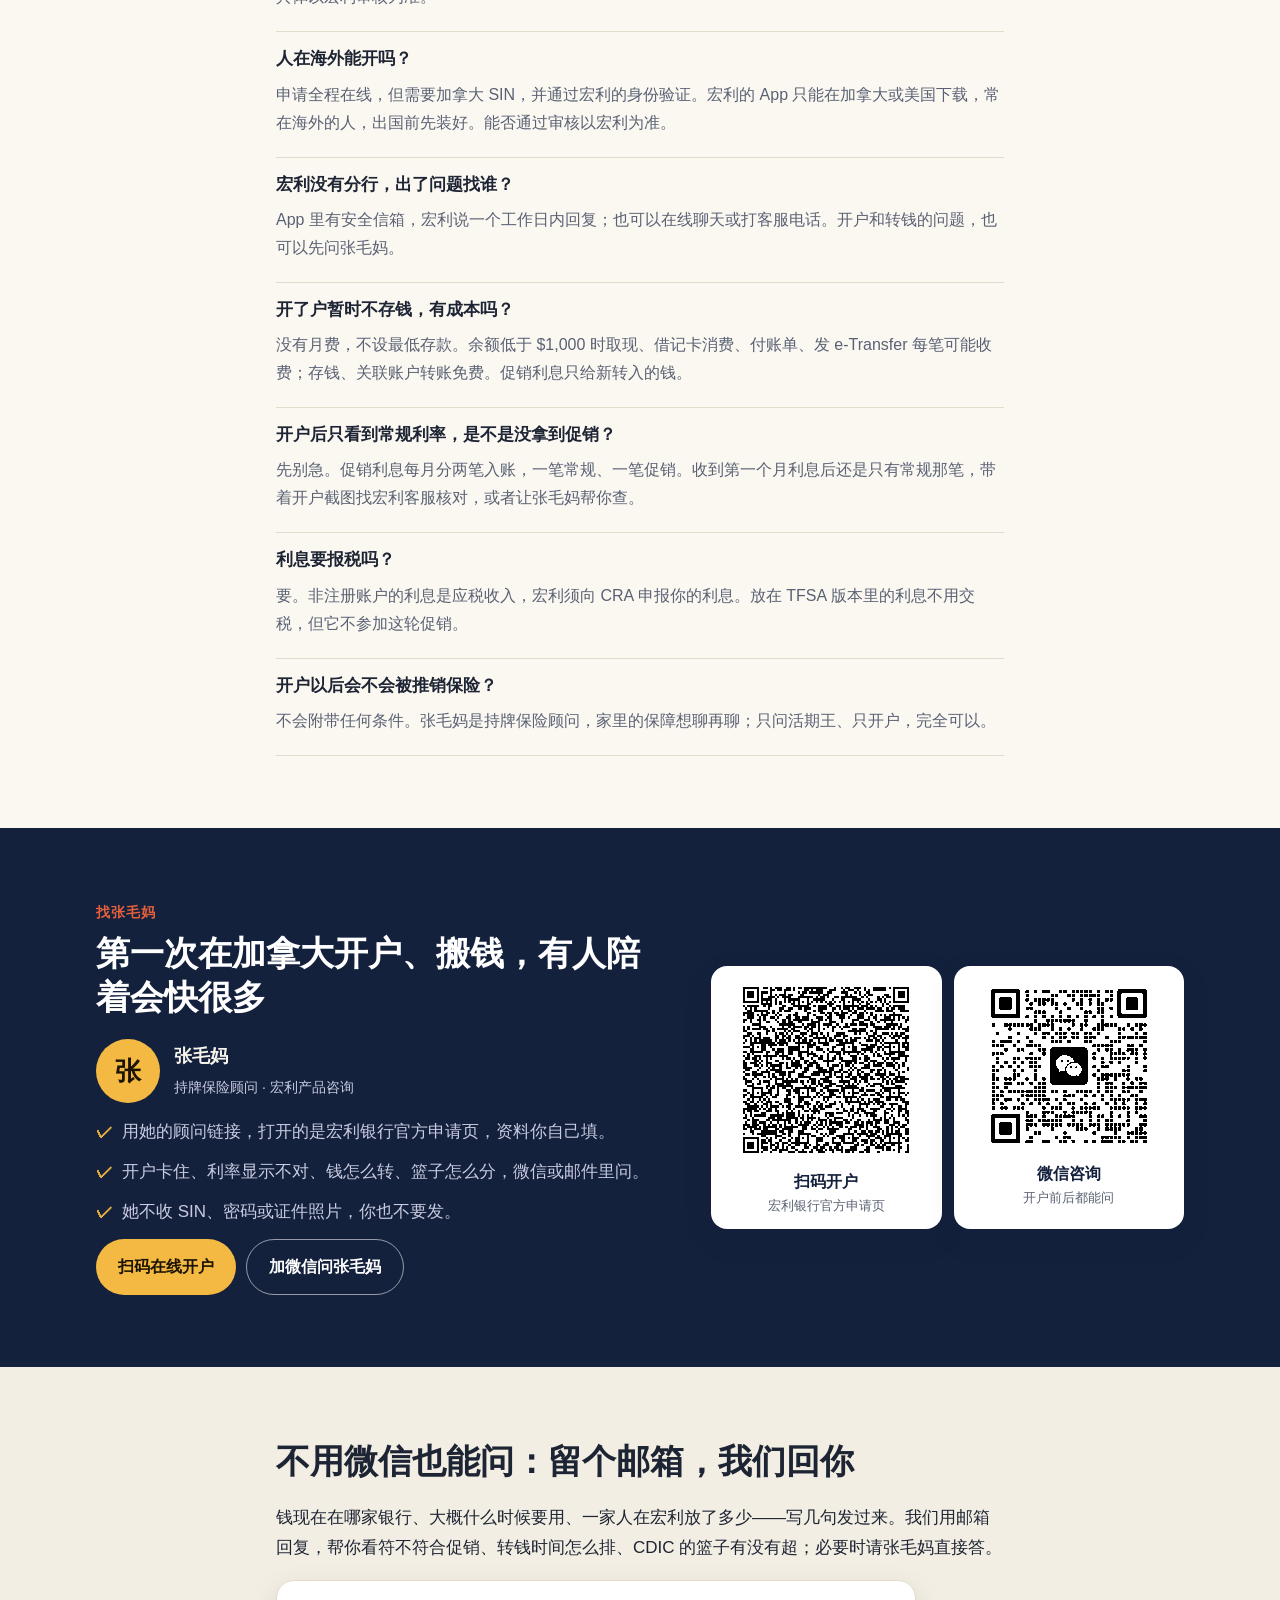
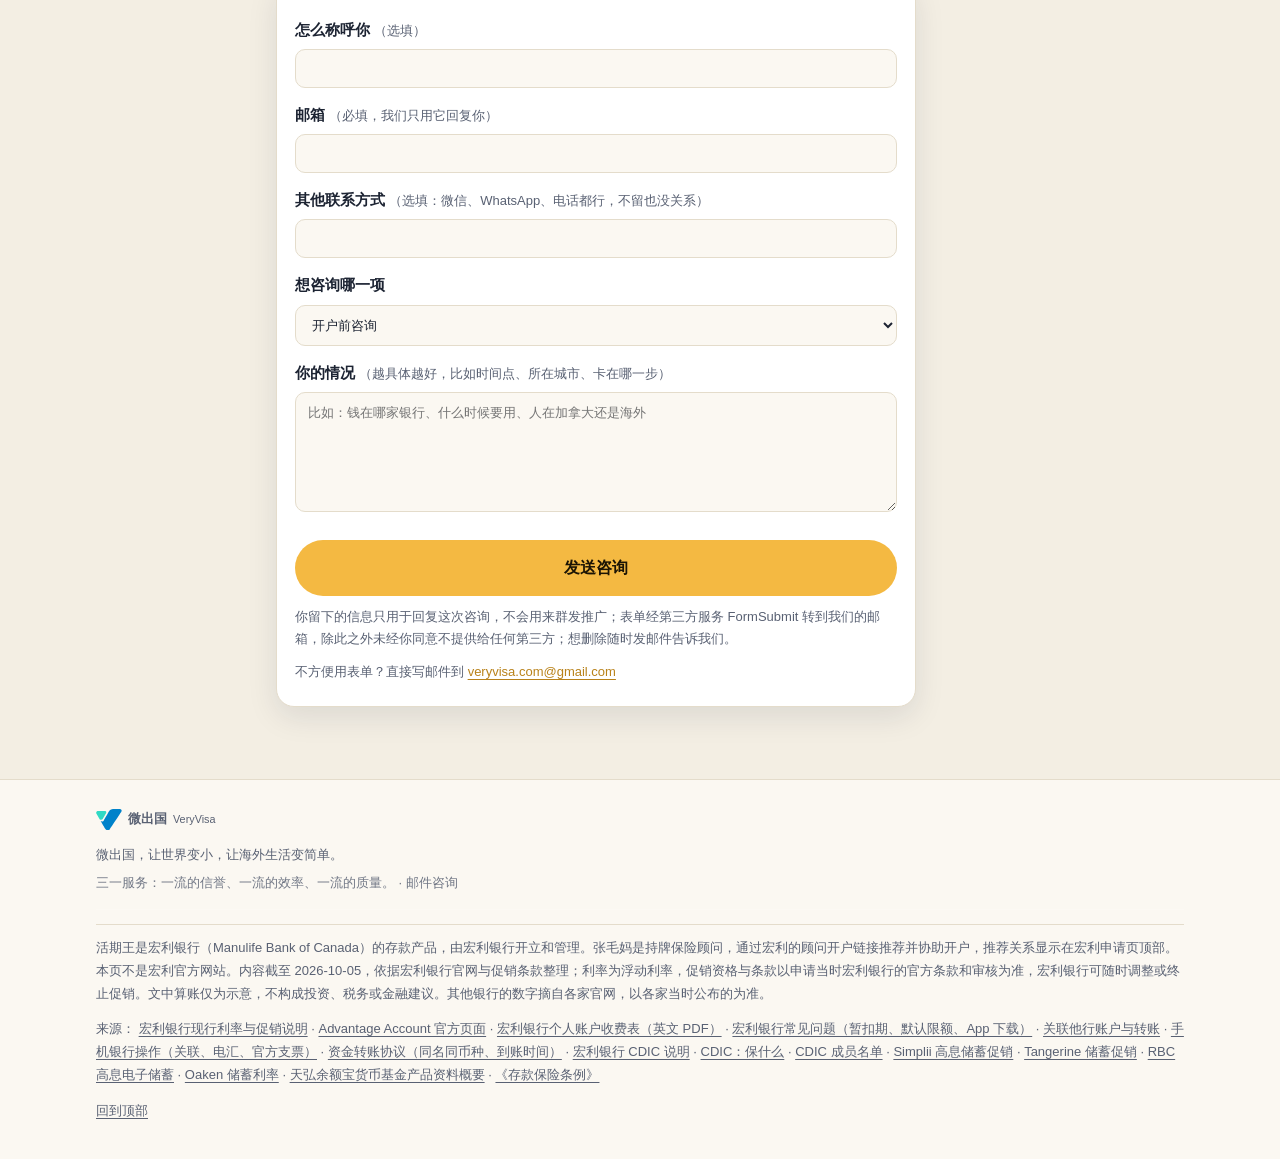
==== commit 0c71aa54: "撤掉活期王站来源行里指向顾问门户 advisor.manulife.ca 的促销条款 PDF 链接（顾问门户资料不上站）；其余来源均为 manulifebank.ca 公开页。 Co-Authored" ====
--- a/index.html
+++ b/index.html
@@ -636,7 +636,6 @@
     <p class="compliance">活期王是宏利银行（Manulife Bank of Canada）的存款产品，由宏利银行开立和管理。张毛妈是持牌保险顾问，通过宏利的顾问开户链接推荐并协助开户，推荐关系显示在宏利申请页顶部。本页不是宏利官方网站。内容<span class="nw">截至 2026-10-05</span>，依据宏利银行官网与促销条款整理；利率为浮动利率，促销资格与条款以申请当时宏利银行的官方条款和审核为准，宏利银行可随时调整或终止促销。文中算账仅为示意，不构成投资、税务或金融建议。其他银行的数字摘自各家官网，以各家当时公布的为准。</p>
     <p class="sources">来源：
       <a href="https://www.manulifebank.ca/current-rates.html">宏利银行现行利率与促销说明</a> ·
-      <a href="https://advisor.manulife.ca/content/dam/manulife-advisor-portal/documents/en/marketing-materials/bank/advantage-account/updf/bank-advantage-account-terms-conditions-tc045e.pdf">促销条款全文 TC045E（英文 PDF）</a> ·
       <a href="https://www.manulifebank.ca/personal-banking/bank-accounts/high-interest-chequing-savings-account.html">Advantage Account 官方页面</a> ·
       <a href="https://www.manulifebank.ca/documents/personal-banking/bank-accounts/manulife-bank-personal-accounts-services-and-fees-guide-ab0178e.pdf">宏利银行个人账户收费表（英文 PDF）</a> ·
       <a href="https://www.manulifebank.ca/support/about-us/faq.html">宏利银行常见问题（暂扣期、默认限额、App 下载）</a> ·
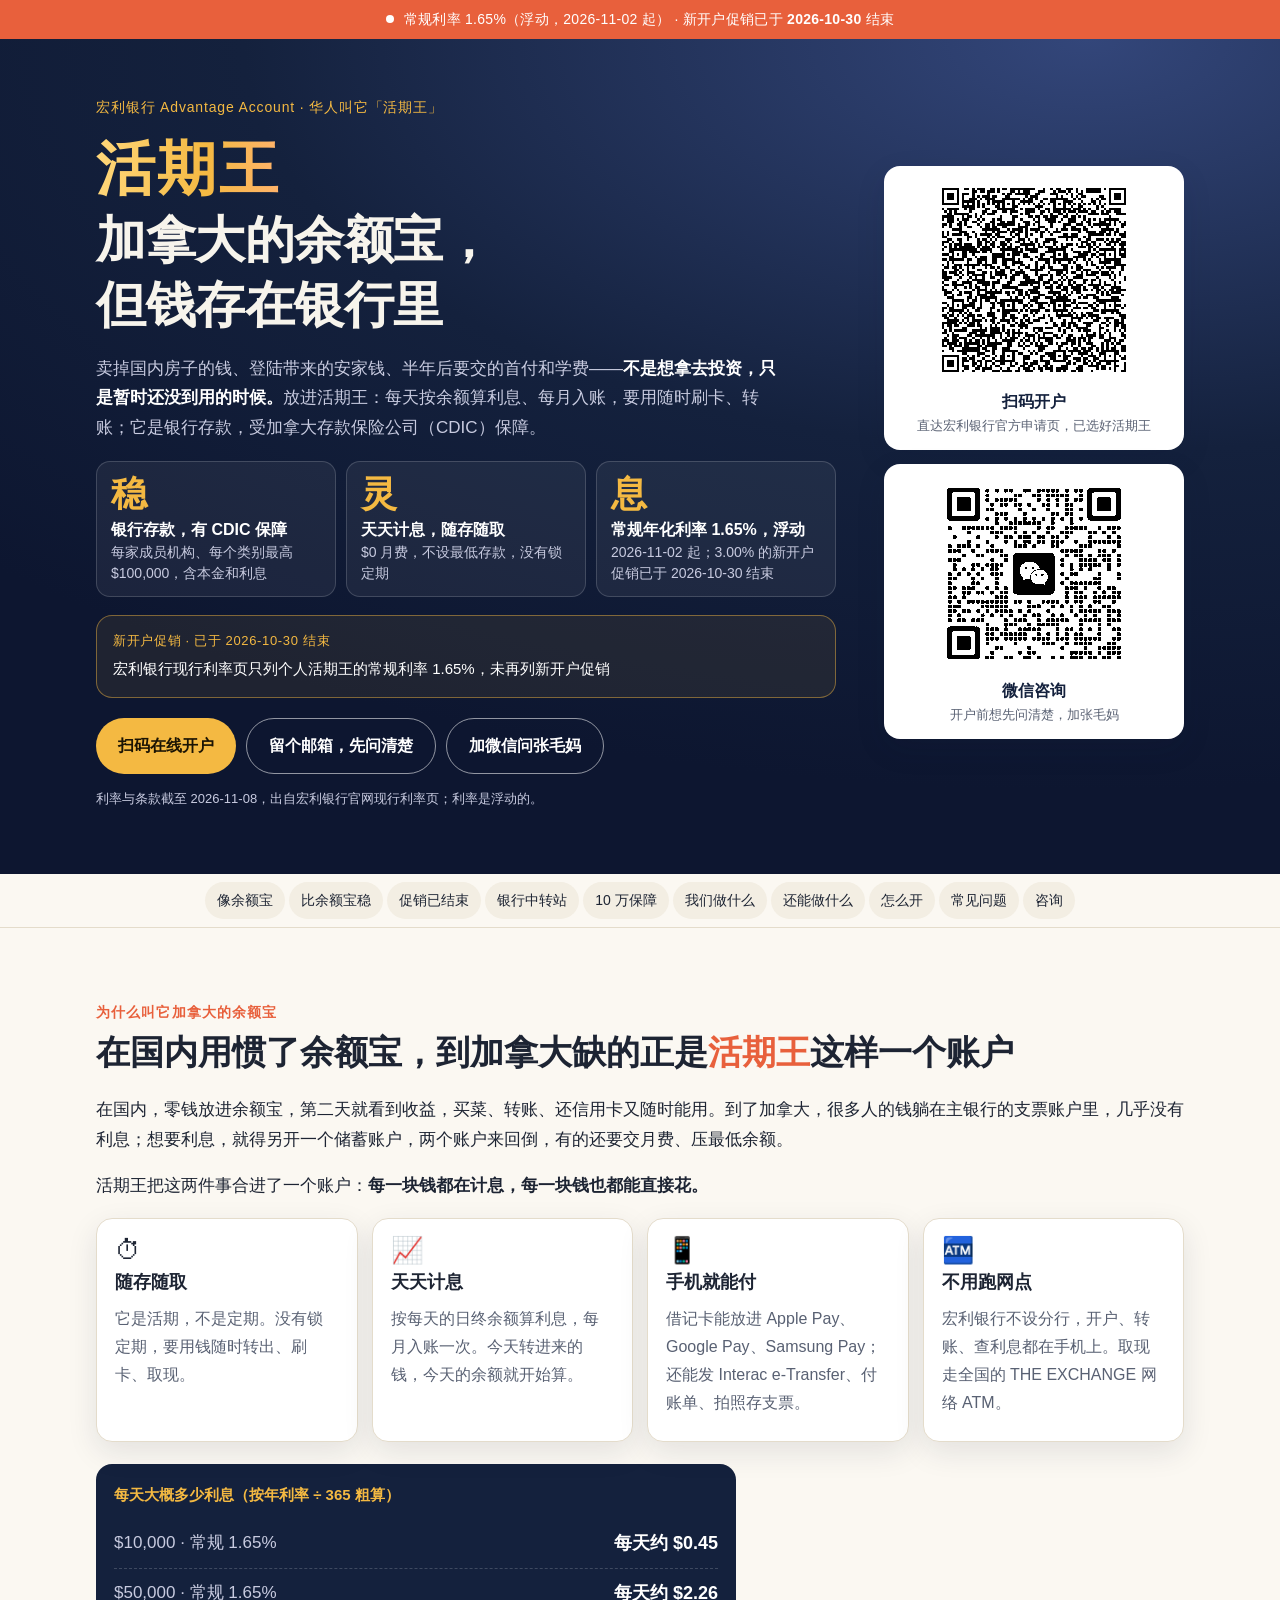
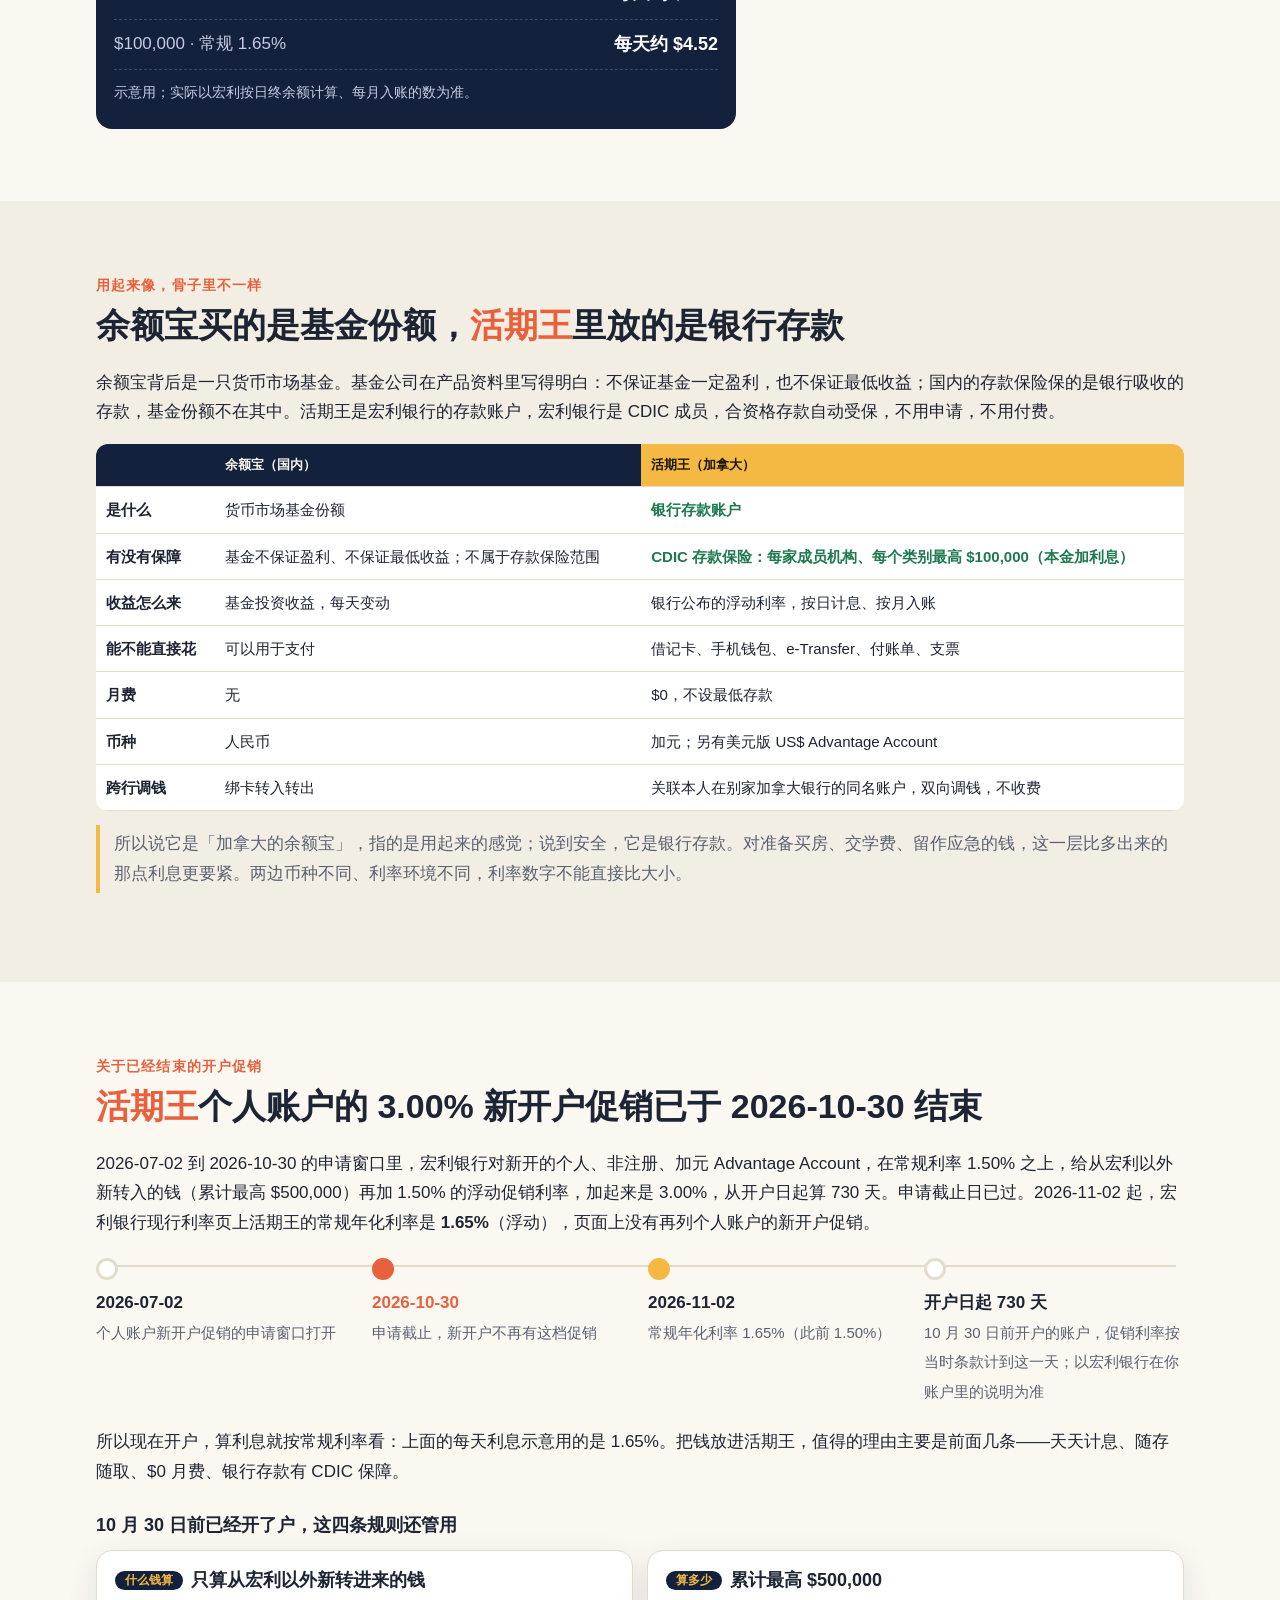
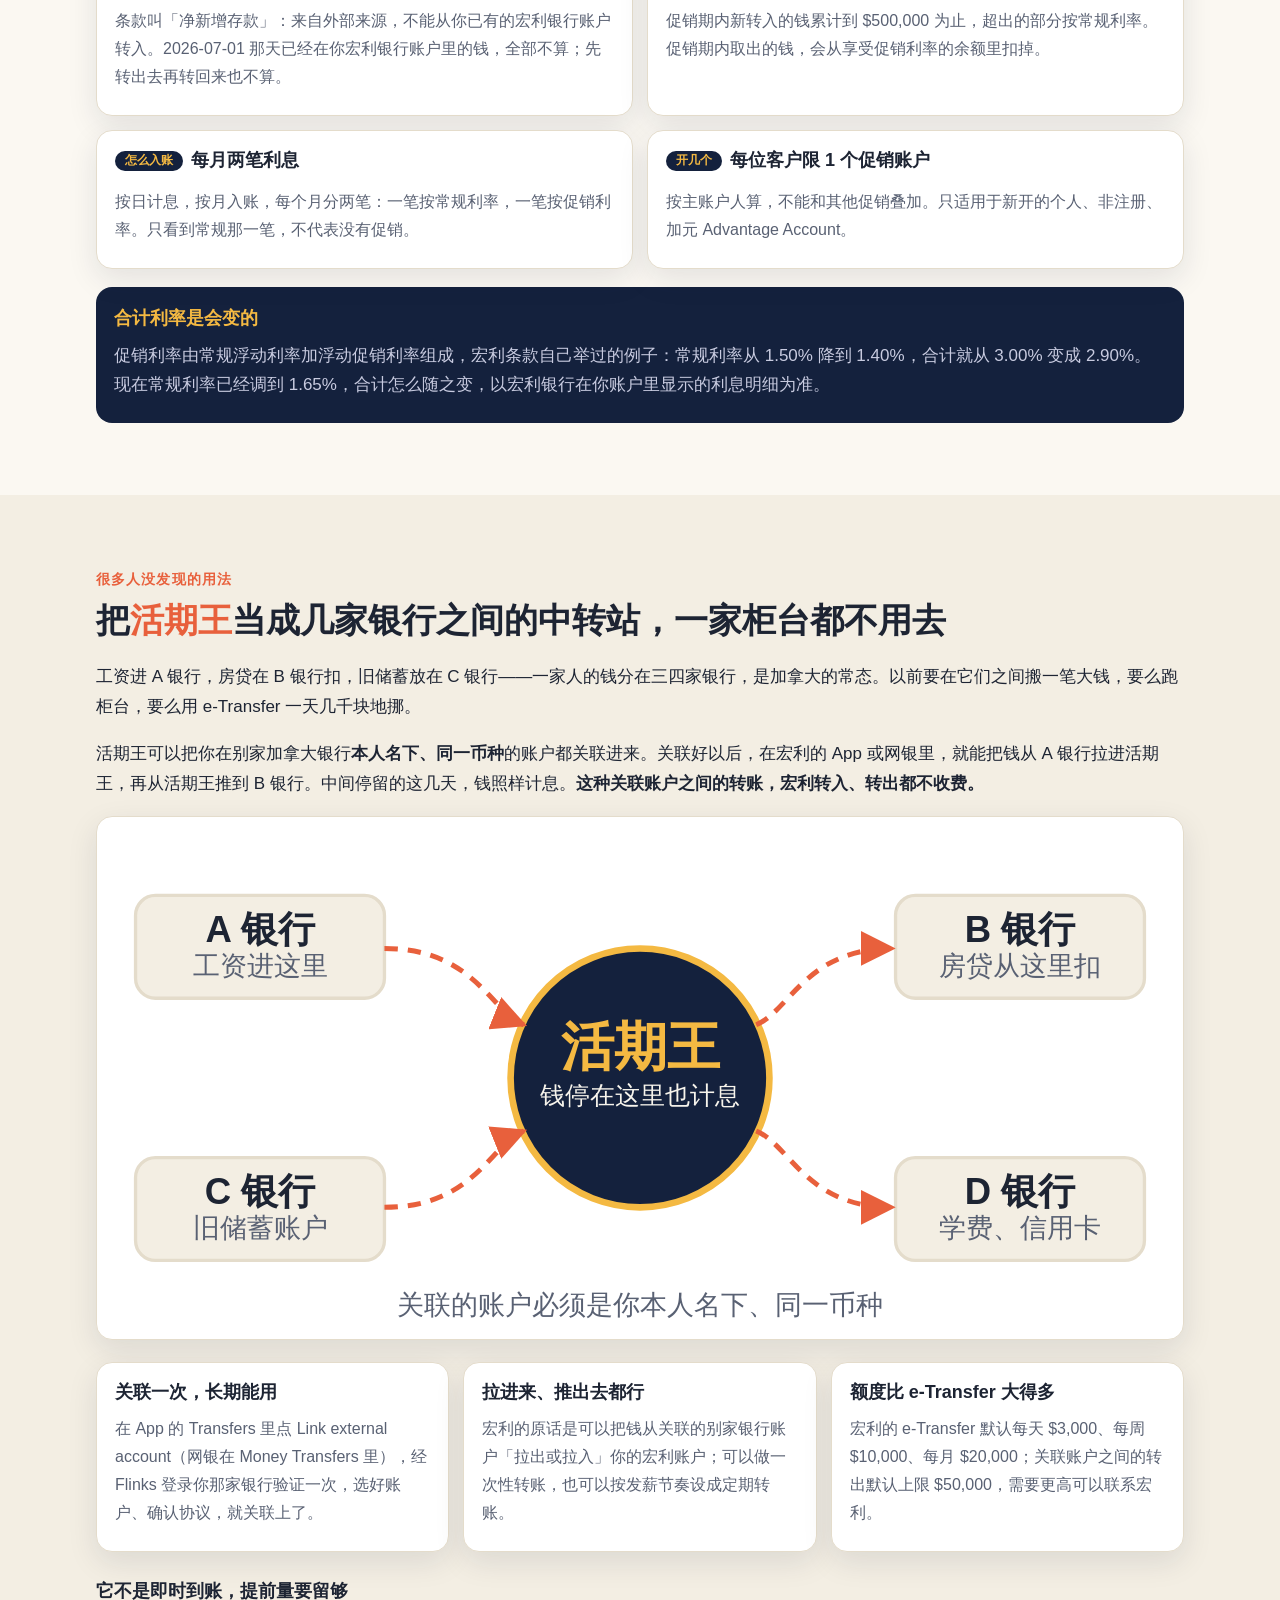
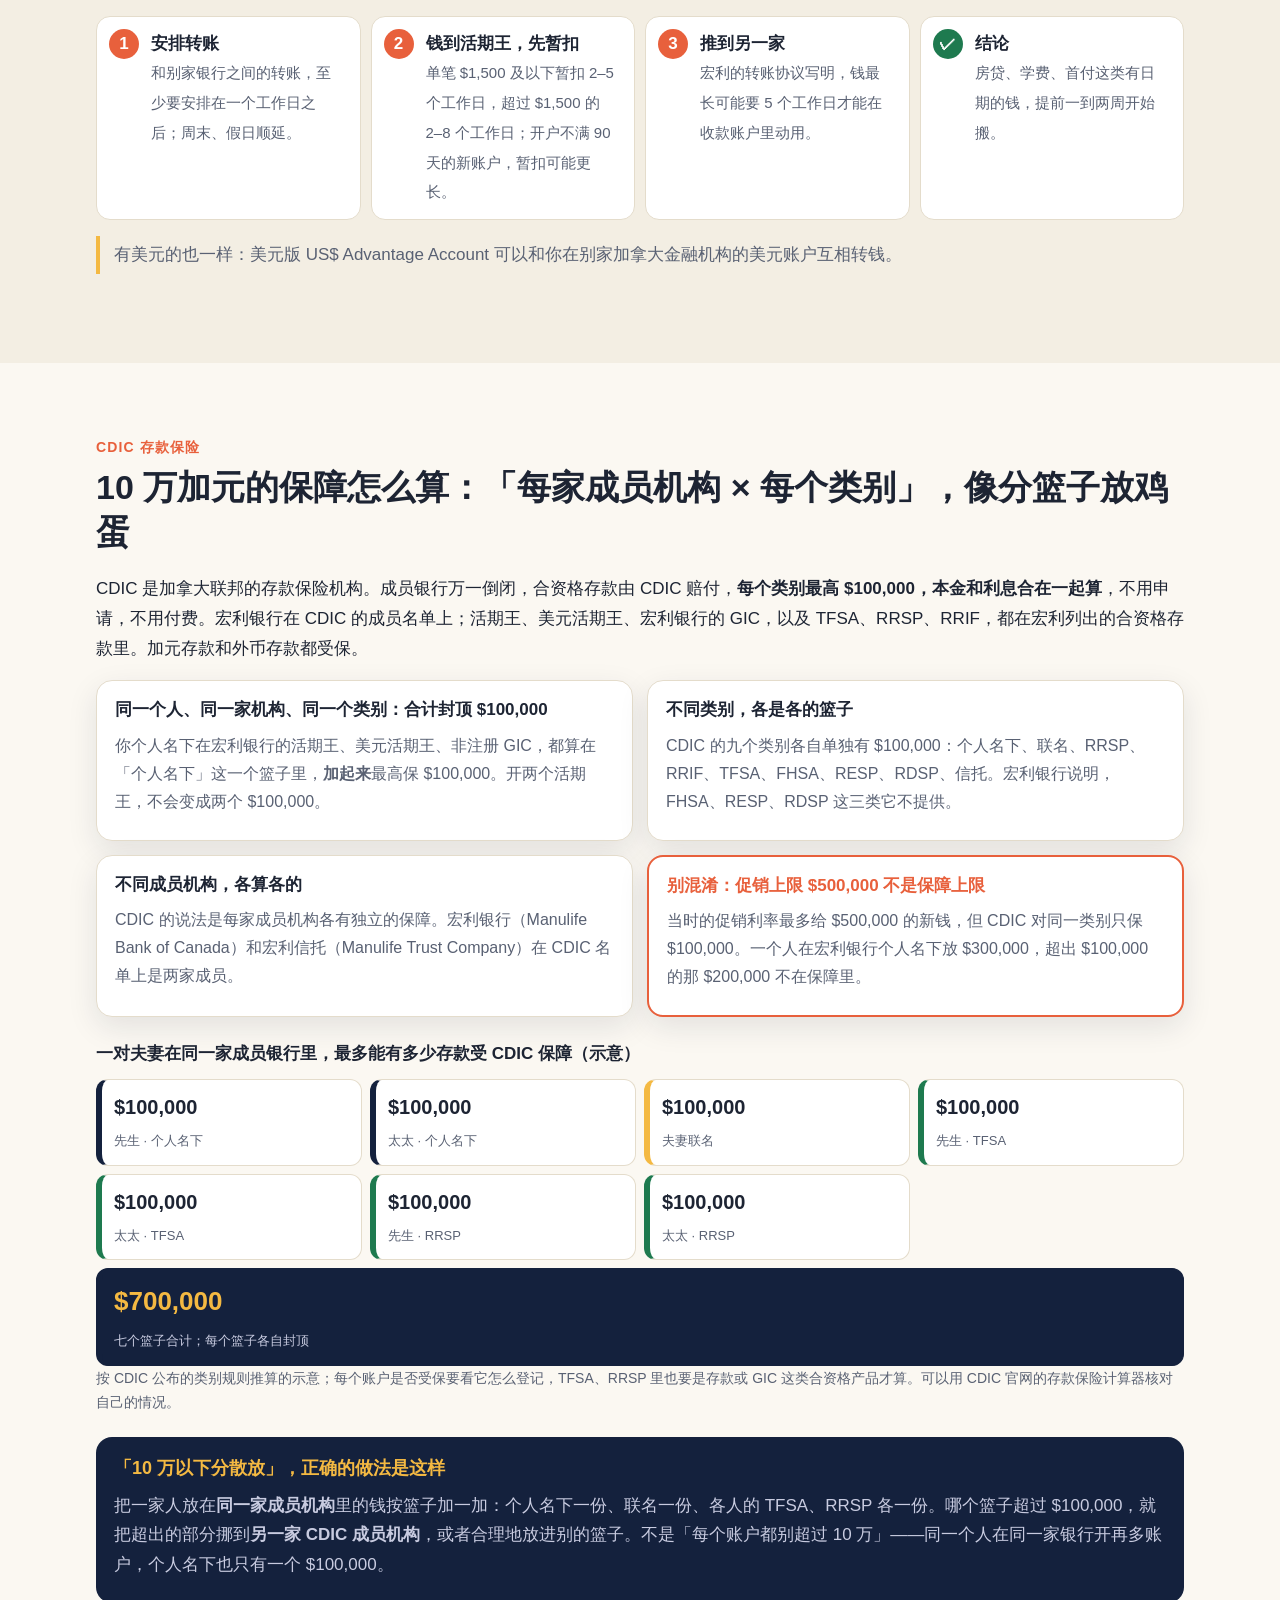
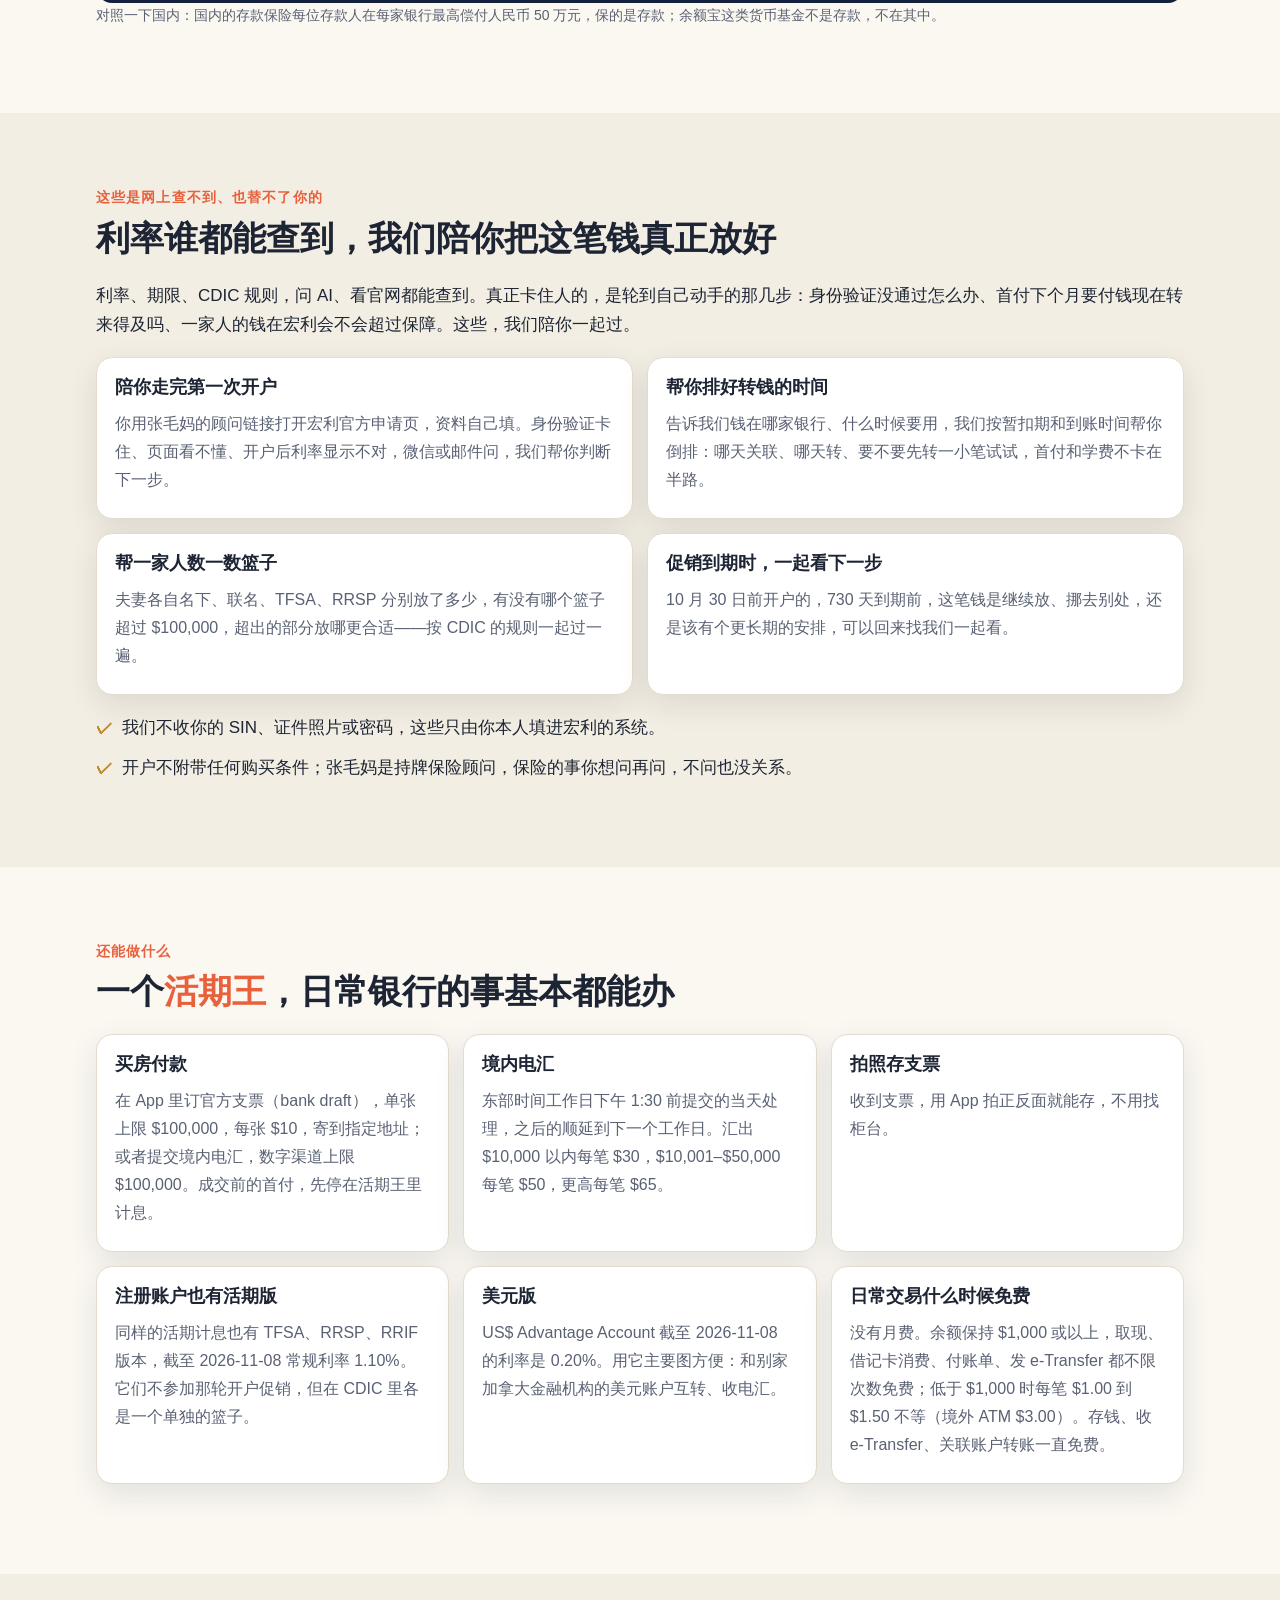
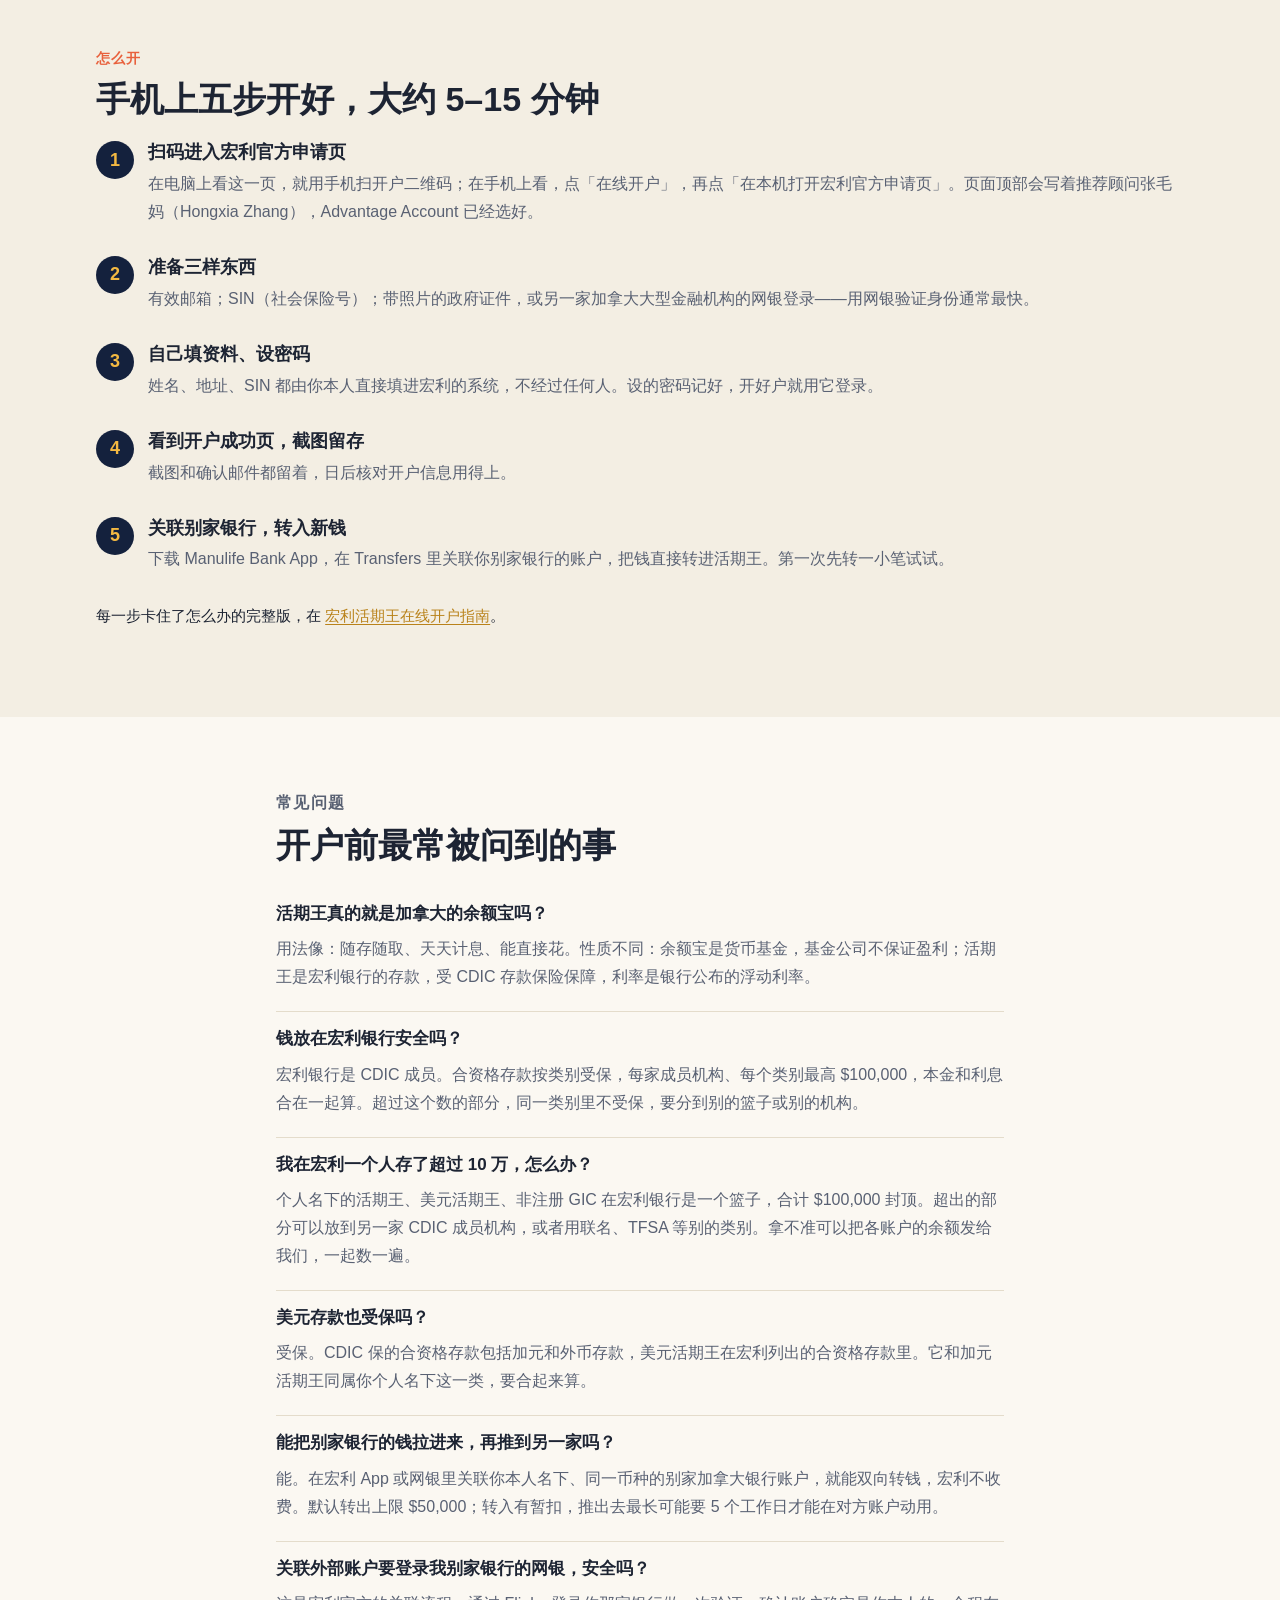
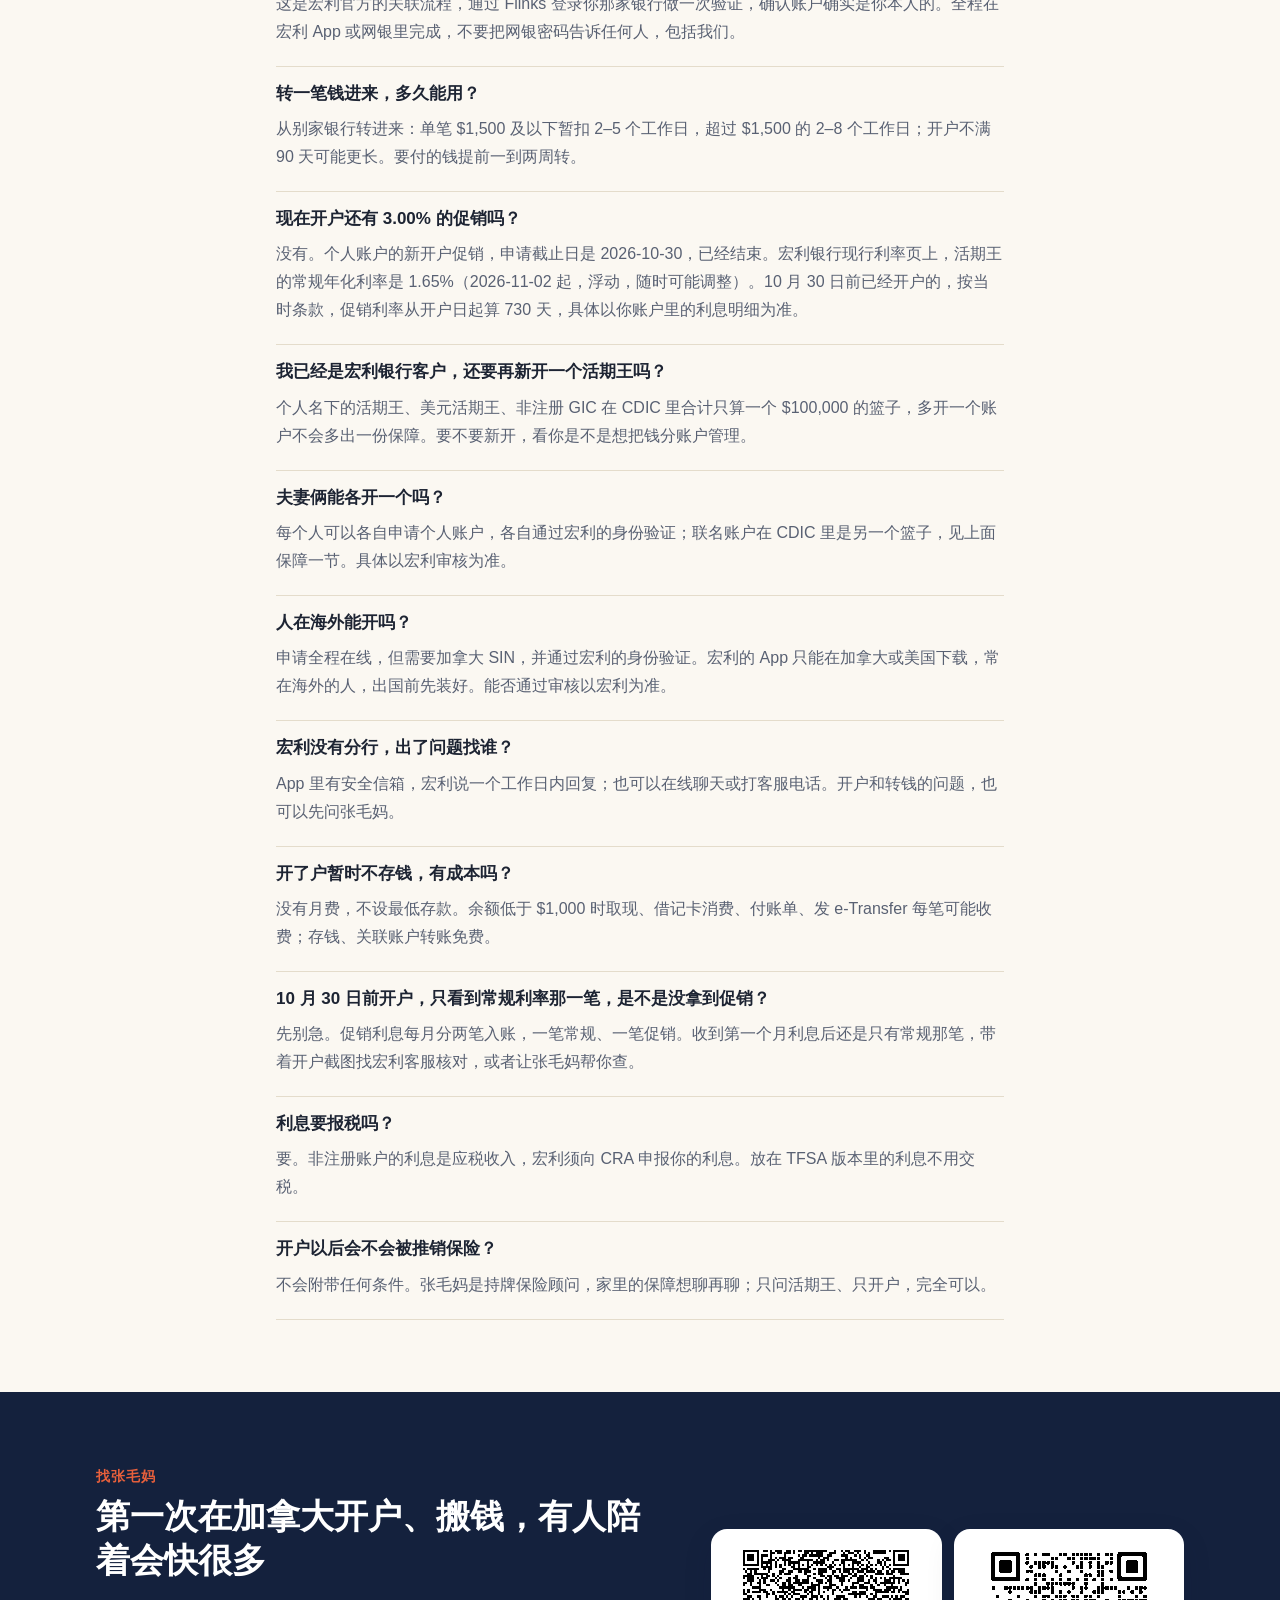
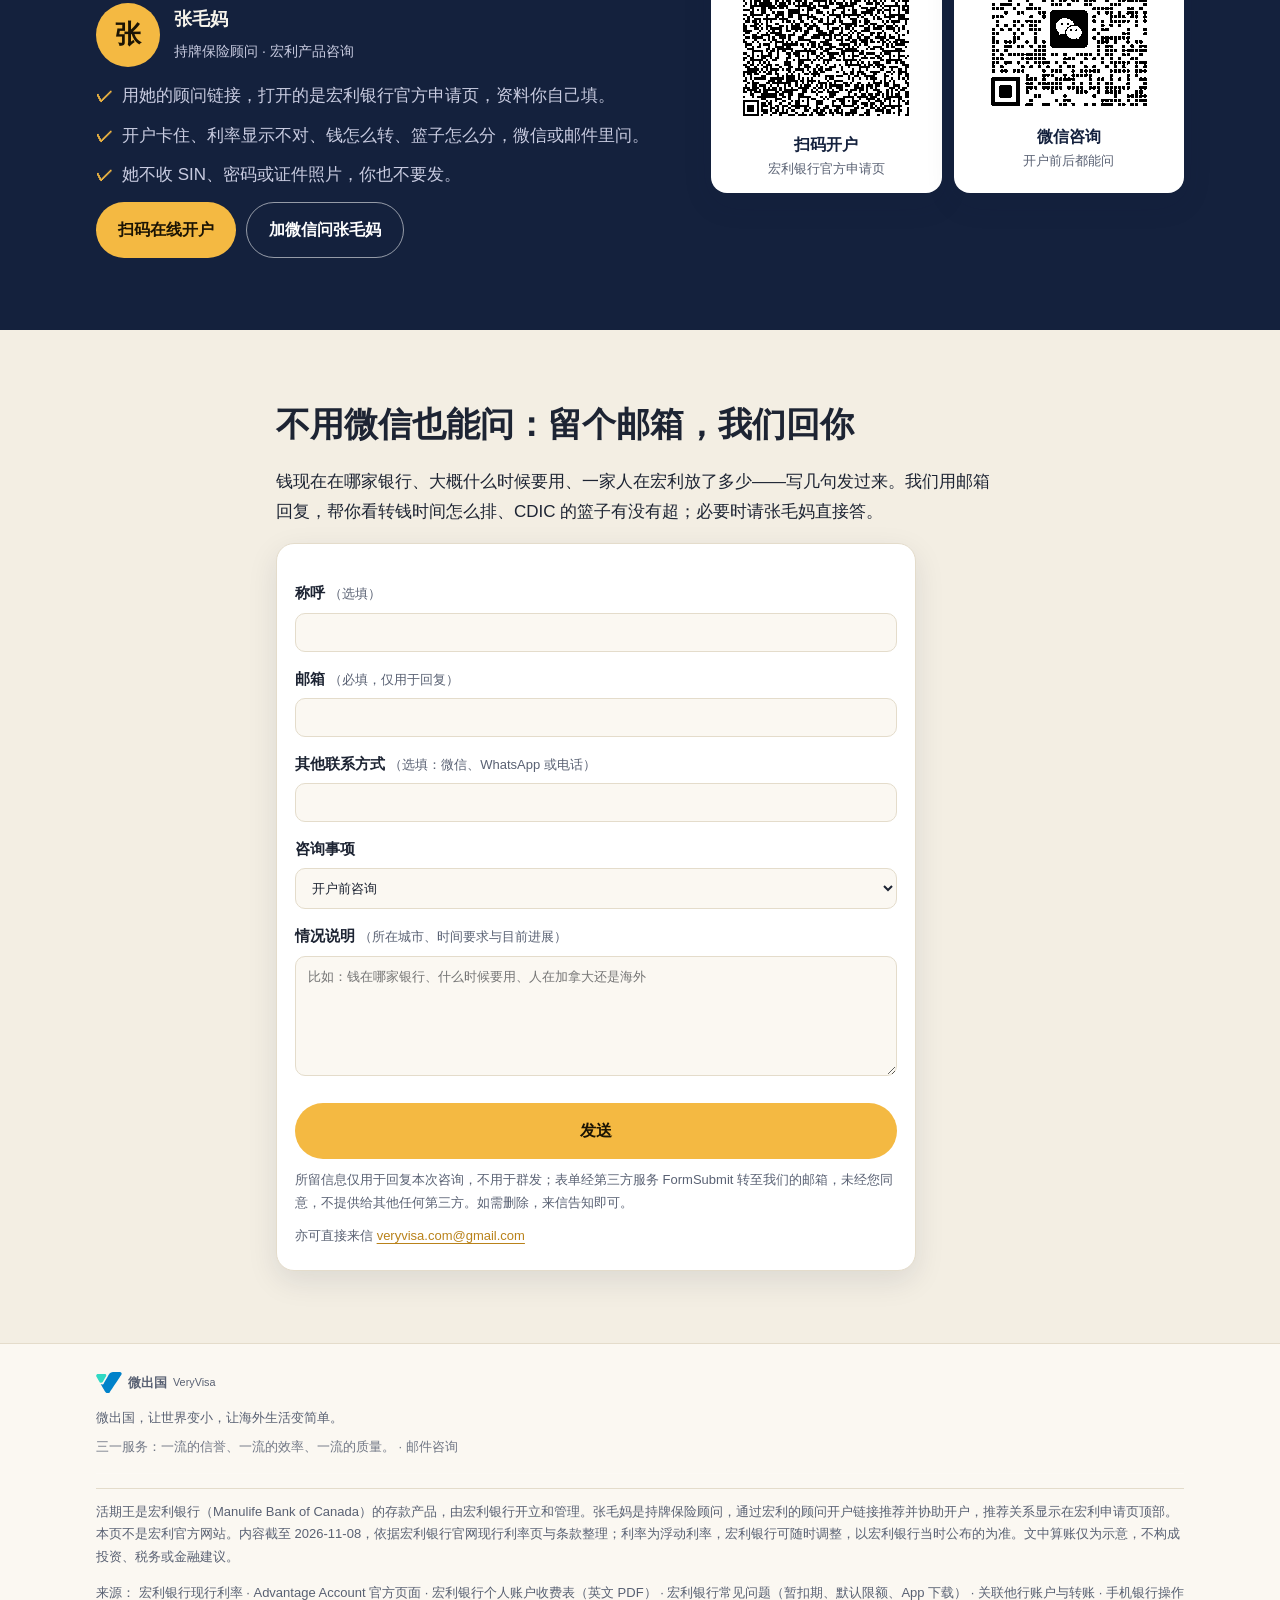
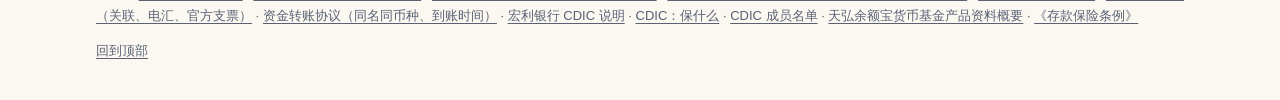
==== commit 1dc2cfa4: "活期王：个人 3.00% 新开户促销 10-30 结束，常规年化利率 1.65%（11-02 起）；下架过期促销音频" ====
--- a/index.html
+++ b/index.html
@@ -4,10 +4,10 @@
 <meta charset="utf-8">
 <meta name="viewport" content="width=device-width, initial-scale=1, viewport-fit=cover">
 <title>宏利活期王：加拿大的余额宝，但钱存在银行里 · 天天计息 · CDIC 存款保险</title>
-<meta name="description" content="宏利银行活期王 Advantage Account：按日终余额计息、按月入账，随时刷卡转账，$0 月费；本人在别家加拿大银行的同名账户都能关联进来，免费双向调钱；它是银行存款，受 CDIC 每类别最高 $100,000 保障。2026-10-30 前新开户，新转入加元按 3.00% 浮动利率计息 730 天。">
+<meta name="description" content="宏利银行活期王 Advantage Account：按日终余额计息、按月入账，随时刷卡转账，$0 月费；本人在别家加拿大银行的同名账户都能关联进来，免费双向调钱；它是银行存款，受 CDIC 每类别最高 $100,000 保障。常规年化利率 1.65%（2026-11-02 起，浮动）；个人账户的 3.00% 新开户促销已于 2026 年 10 月 30 日结束。">
 <meta name="theme-color" content="#14213d">
 <meta property="og:title" content="活期王：加拿大的余额宝，但钱存在银行里">
-<meta property="og:description" content="随存随取、天天计息、$0 月费、几家银行之间的中转站、CDIC 存款保险。新开户 3.00% 浮动利率 730 天，10 月 30 日截止。">
+<meta property="og:description" content="随存随取、天天计息、$0 月费、几家银行之间的中转站、CDIC 存款保险。常规年化利率 1.65%（浮动）；3.00% 新开户促销已于 10 月 30 日结束。">
 <link rel="icon" href="assets/favicon.svg" type="image/svg+xml">
 <link rel="stylesheet" href="assets/site.css">
 <link rel="stylesheet" href="assets/hqw.css">
@@ -33,7 +33,7 @@
    ],
    "url": "https://veryvisa.github.io/",
    "slogan": "微出国，让世界变小，让海外生活变简单。",
-   "description": "为海外华人生活提供专业、负责、AI 加持下的优质、快捷服务。",
+   "description": "微出国是在加拿大不列颠哥伦比亚省的中文专业服务团队，服务海外华人家庭与小企业。",
    "email": "veryvisa.com@gmail.com"
   },
   {
@@ -41,7 +41,7 @@
    "@id": "https://veryvisa.github.io/manulife-advantage-account/#service",
    "name": "宏利银行活期王 Advantage Account 开户协助、转账排程与 CDIC 保障咨询",
    "serviceType": "Bank account opening assistance",
-   "description": "宏利银行活期王 Advantage Account：按日终余额计息、按月入账，随时刷卡转账，$0 月费；本人在别家加拿大银行的同名账户都能关联进来，免费双向调钱；它是银行存款，受 CDIC 每类别最高 $100,000 保障。2026-10-30 前新开户，新转入加元按 3.00% 浮动利率计息 730 天。",
+   "description": "宏利银行活期王 Advantage Account：按日终余额计息、按月入账，随时刷卡转账，$0 月费；本人在别家加拿大银行的同名账户都能关联进来，免费双向调钱；它是银行存款，受 CDIC 每类别最高 $100,000 保障。常规年化利率 1.65%（2026-11-02 起，浮动）；个人账户的 3.00% 新开户促销已于 2026 年 10 月 30 日结束。",
    "provider": {
     "@id": "https://veryvisa.github.io/#org"
    },
@@ -63,9 +63,9 @@
    "@id": "https://veryvisa.github.io/manulife-advantage-account/",
    "url": "https://veryvisa.github.io/manulife-advantage-account/",
    "name": "宏利活期王：加拿大的余额宝，但钱存在银行里 · 天天计息 · CDIC 存款保险",
-   "description": "宏利银行活期王 Advantage Account：按日终余额计息、按月入账，随时刷卡转账，$0 月费；本人在别家加拿大银行的同名账户都能关联进来，免费双向调钱；它是银行存款，受 CDIC 每类别最高 $100,000 保障。2026-10-30 前新开户，新转入加元按 3.00% 浮动利率计息 730 天。",
+   "description": "宏利银行活期王 Advantage Account：按日终余额计息、按月入账，随时刷卡转账，$0 月费；本人在别家加拿大银行的同名账户都能关联进来，免费双向调钱；它是银行存款，受 CDIC 每类别最高 $100,000 保障。常规年化利率 1.65%（2026-11-02 起，浮动）；个人账户的 3.00% 新开户促销已于 2026 年 10 月 30 日结束。",
    "inLanguage": "zh-CN",
-   "dateModified": "2026-10-05",
+   "dateModified": "2026-11-08",
    "about": {
     "@id": "https://veryvisa.github.io/manulife-advantage-account/#service"
    },
@@ -135,18 +135,18 @@
     },
     {
      "@type": "Question",
-     "name": "促销利率会一直是 3.00% 吗？",
-     "acceptedAnswer": {
-      "@type": "Answer",
-      "text": "不一定。它等于常规浮动利率加浮动促销利率，常规利率变，合计跟着变；宏利也保留调整或取消这项促销的权利。730 天结束后，钱按当时的常规利率继续计息，账户照常用。"
-     }
-    },
-    {
-     "@type": "Question",
-     "name": "我已经是宏利银行客户，还能拿促销吗？",
-     "acceptedAnswer": {
-      "@type": "Answer",
-      "text": "可以新开一个个人非注册加元 Advantage Account，但 2026-07-01 已经在宏利银行的钱不算，从宏利已有账户转过来的钱也不算，要靠从别家银行新转进来的钱。"
+     "name": "现在开户还有 3.00% 的促销吗？",
+     "acceptedAnswer": {
+      "@type": "Answer",
+      "text": "没有。个人账户的新开户促销，申请截止日是 2026-10-30，已经结束。宏利银行现行利率页上，活期王的常规年化利率是 1.65%（2026-11-02 起，浮动，随时可能调整）。10 月 30 日前已经开户的，按当时条款，促销利率从开户日起算 730 天，具体以你账户里的利息明细为准。"
+     }
+    },
+    {
+     "@type": "Question",
+     "name": "我已经是宏利银行客户，还要再新开一个活期王吗？",
+     "acceptedAnswer": {
+      "@type": "Answer",
+      "text": "个人名下的活期王、美元活期王、非注册 GIC 在 CDIC 里合计只算一个 $100,000 的篮子，多开一个账户不会多出一份保障。要不要新开，看你是不是想把钱分账户管理。"
      }
     },
     {
@@ -154,7 +154,7 @@
      "name": "夫妻俩能各开一个吗？",
      "acceptedAnswer": {
       "@type": "Answer",
-      "text": "促销按主账户人算，每位客户限 1 个促销账户。各自作为主账户人申请、各自符合条件，就各自适用；具体以宏利审核为准。"
+      "text": "每个人可以各自申请个人账户，各自通过宏利的身份验证；联名账户在 CDIC 里是另一个篮子，见上面保障一节。具体以宏利审核为准。"
      }
     },
     {
@@ -178,12 +178,12 @@
      "name": "开了户暂时不存钱，有成本吗？",
      "acceptedAnswer": {
       "@type": "Answer",
-      "text": "没有月费，不设最低存款。余额低于 $1,000 时取现、借记卡消费、付账单、发 e-Transfer 每笔可能收费；存钱、关联账户转账免费。促销利息只给新转入的钱。"
-     }
-    },
-    {
-     "@type": "Question",
-     "name": "开户后只看到常规利率，是不是没拿到促销？",
+      "text": "没有月费，不设最低存款。余额低于 $1,000 时取现、借记卡消费、付账单、发 e-Transfer 每笔可能收费；存钱、关联账户转账免费。"
+     }
+    },
+    {
+     "@type": "Question",
+     "name": "10 月 30 日前开户，只看到常规利率那一笔，是不是没拿到促销？",
      "acceptedAnswer": {
       "@type": "Answer",
       "text": "先别急。促销利息每月分两笔入账，一笔常规、一笔促销。收到第一个月利息后还是只有常规那笔，带着开户截图找宏利客服核对，或者让张毛妈帮你查。"
@@ -194,7 +194,7 @@
      "name": "利息要报税吗？",
      "acceptedAnswer": {
       "@type": "Answer",
-      "text": "要。非注册账户的利息是应税收入，宏利须向 CRA 申报你的利息。放在 TFSA 版本里的利息不用交税，但它不参加这轮促销。"
+      "text": "要。非注册账户的利息是应税收入，宏利须向 CRA 申报你的利息。放在 TFSA 版本里的利息不用交税。"
      }
     },
     {
@@ -216,8 +216,7 @@
 
 <div class="topbar" role="note">
   <span class="topbar-dot" aria-hidden="true"></span>
-  <span><span class="hide-sm">新开户 3.00% 浮动利率 · </span>开户窗口 <b>2026-10-30</b> 截止</span>
-  <span class="topbar-left" data-countdown="short"></span>
+  <span><span class="hide-sm">常规利率 1.65%（浮动，2026-11-02 起） · </span>新开户促销已于 <b>2026-10-30</b> 结束</span>
 </div>
 
 <header class="hero" id="top">
@@ -230,12 +229,12 @@
       <ol class="reasons">
         <li><b>稳</b><span><strong>银行存款，有 CDIC 保障</strong>每家成员机构、每个类别最高 $100,000，含本金和利息</span></li>
         <li><b>灵</b><span><strong>天天计息，随存随取</strong>$0 月费，不设最低存款，没有锁定期</span></li>
-        <li><b>长</b><span><strong>新钱 3.00%，整整 730 天</strong>浮动利率；别家开户促销多是 3–5 个月</span></li>
+        <li><b>息</b><span><strong>常规年化利率 1.65%，浮动</strong>2026-11-02 起；3.00% 的新开户促销已于 2026-10-30 结束</span></li>
       </ol>
 
       <div class="countdown" aria-live="polite">
-        <div class="cd-label">新开户促销 · 申请截止 2026-10-30</div>
-        <div class="cd-clock" data-countdown="full"><span class="cd-fallback">申请须在 10 月 30 日前被宏利银行收到并接受</span></div>
+        <div class="cd-label">新开户促销 · 已于 2026-10-30 结束</div>
+        <div class="cd-clock"><span class="cd-fallback">宏利银行现行利率页只列个人活期王的常规利率 1.65%，未再列新开户促销</span></div>
       </div>
 
       <div class="cta-row">
@@ -243,7 +242,7 @@
         <a class="btn btn-ghost" href="#ask">留个邮箱，先问清楚</a>
         <button class="btn btn-ghost" type="button" data-open="dlg-wechat">加微信问张毛妈</button>
       </div>
-      <p class="asof">利率与条款截至 2026-10-05，出自宏利银行官网现行利率页与促销条款；利率是浮动的。</p>
+      <p class="asof">利率与条款截至 2026-11-08，出自宏利银行官网现行利率页；利率是浮动的。</p>
     </div>
 
     <aside class="qr-panel" aria-label="开户与咨询二维码">
@@ -260,7 +259,7 @@
 </header>
 
 <nav class="jump" aria-label="页面导航">
-  <a href="#yeb">像余额宝</a><a href="#vs">比余额宝稳</a><a href="#promo">730 天</a><a href="#bridge">银行中转站</a><a href="#cdic">10 万保障</a><a href="#help">我们做什么</a><a href="#more">还能做什么</a><a href="#how">怎么开</a><a href="#faq">常见问题</a><a href="#ask">咨询</a>
+  <a href="#yeb">像余额宝</a><a href="#vs">比余额宝稳</a><a href="#promo">促销已结束</a><a href="#bridge">银行中转站</a><a href="#cdic">10 万保障</a><a href="#help">我们做什么</a><a href="#more">还能做什么</a><a href="#how">怎么开</a><a href="#faq">常见问题</a><a href="#ask">咨询</a>
 </nav>
 
 <main>
@@ -277,11 +276,11 @@
       <article class="card"><span class="ico" aria-hidden="true">📱</span><h3>手机就能付</h3><p>借记卡能放进 Apple Pay、Google Pay、Samsung Pay；还能发 Interac e-Transfer、付账单、拍照存支票。</p></article>
       <article class="card"><span class="ico" aria-hidden="true">🏧</span><h3>不用跑网点</h3><p>宏利银行不设分行，开户、转账、查利息都在手机上。取现走全国的 THE EXCHANGE 网络 ATM。</p></article>
     </div>
-    <div class="perday" role="img" aria-label="每天的利息示意：一万加元按 3.00% 每天约 0.82 加元，按 1.50% 每天约 0.41 加元；十万加元按 3.00% 每天约 8.22 加元">
+    <div class="perday" role="img" aria-label="每天的利息示意：按常规利率 1.65%，一万加元每天约 0.45 加元，五万加元每天约 2.26 加元，十万加元每天约 4.52 加元">
       <div class="perday-head">每天大概多少利息（按年利率 ÷ 365 粗算）</div>
-      <div class="perday-row"><span>$10,000 · 新钱 3.00%</span><b>每天约 $0.82</b></div>
-      <div class="perday-row"><span>$10,000 · 常规 1.50%</span><b>每天约 $0.41</b></div>
-      <div class="perday-row"><span>$100,000 · 新钱 3.00%</span><b>每天约 $8.22</b></div>
+      <div class="perday-row"><span>$10,000 · 常规 1.65%</span><b>每天约 $0.45</b></div>
+      <div class="perday-row"><span>$50,000 · 常规 1.65%</span><b>每天约 $2.26</b></div>
+      <div class="perday-row"><span>$100,000 · 常规 1.65%</span><b>每天约 $4.52</b></div>
       <p class="fine">示意用；实际以宏利按日终余额计算、每月入账的数为准。</p>
     </div>
   </div>
@@ -312,57 +311,19 @@
 
 <section id="promo" class="sec">
   <div class="wrap">
-    <p class="eyebrow">现在开户多一份好处</p>
-    <h2>别为 5 个月的高息搬一次家：<span class="hqw-name">活期王</span>的新钱利率给足 730 天</h2>
-    <p>加拿大的银行常用开户促销拉新客：利率看着高，3 到 5 个月就结束，之后回到很低的常规利率，想继续拿高息就得再搬去下一家。活期王这一轮不一样：在常规利率 1.50% 上再加 1.50% 的浮动促销利率，合计 3.00%，给从宏利以外新转进来的加元，最高 $500,000，<b>从开户那天起算 730 天</b>；促销结束后还有 1.50% 的常规利率。</p>
-
-    <div class="table-wrap">
-      <table class="vs-table promo-table">
-        <caption class="fine">几家银行储蓄账户的新开户促销（各家官网，截至 2026-10-05；条件以各家官网为准）</caption>
-        <thead><tr><th scope="col">账户</th><th scope="col">促销利率</th><th scope="col">促销多久</th><th scope="col">之后</th><th scope="col">能当日常账户用</th></tr></thead>
-        <tbody>
-          <tr><th scope="row">宏利活期王</th><td data-label="促销利率">3.00%（浮动）</td><td data-label="促销多久" class="win">730 天</td><td data-label="之后">常规 1.50%</td><td data-label="能当日常账户用" class="win">能：借记卡、付账单、e-Transfer</td></tr>
-          <tr><th scope="row">Simplii 高息储蓄</th><td data-label="促销利率">4.60%</td><td data-label="促销多久">5 个月</td><td data-label="之后">分档，最低一档 0.30%</td><td data-label="能当日常账户用">储蓄账户页未列借记卡、付账单</td></tr>
-          <tr><th scope="row">Tangerine 储蓄</th><td data-label="促销利率">4.50%</td><td data-label="促销多久">5 个月</td><td data-label="之后">以官网为准</td><td data-label="能当日常账户用">借记卡在它的支票账户</td></tr>
-          <tr><th scope="row">RBC 高息电子储蓄</th><td data-label="促销利率">4.60%</td><td data-label="促销多久">3 个月</td><td data-label="之后">0.550%</td><td data-label="能当日常账户用">超出免费次数的借记交易每笔 $5</td></tr>
-        </tbody>
-      </table>
-    </div>
-    <p class="fine">说句公道话：只看头几个月，别家的促销利率更高；不需要日常支付、只想存着的钱，也有网上银行的常规利率比 1.50% 高（例如 Oaken 储蓄账户 2.80%，但没有借记卡、不能付账单）。活期王赢在两点：<b>促销期长，而且同一个账户能直接花钱。</b></p>
+    <p class="eyebrow">关于已经结束的开户促销</p>
+    <h2><span class="hqw-name">活期王</span>个人账户的 3.00% 新开户促销已于 2026-10-30 结束</h2>
+    <p>2026-07-02 到 2026-10-30 的申请窗口里，宏利银行对新开的个人、非注册、加元 Advantage Account，在常规利率 1.50% 之上，给从宏利以外新转入的钱（累计最高 $500,000）再加 1.50% 的浮动促销利率，加起来是 3.00%，从开户日起算 730 天。申请截止日已过。2026-11-02 起，宏利银行现行利率页上活期王的常规年化利率是 <b>1.65%</b>（浮动），页面上没有再列个人账户的新开户促销。</p>
 
     <ol class="timeline" aria-label="时间线">
-      <li><span class="tl-date">2026-07-02</span><span class="tl-text">开户窗口打开</span></li>
-      <li class="is-now"><span class="tl-date">2026-10-05</span><span class="tl-text">今天，窗口还开着</span></li>
-      <li class="is-end"><span class="tl-date">2026-10-30</span><span class="tl-text">申请截止，之后新开户不再有这档利率</span></li>
-      <li><span class="tl-date">开户日起 730 天</span><span class="tl-text">新转入的钱按促销利率计息，之后回到常规利率</span></li>
+      <li><span class="tl-date">2026-07-02</span><span class="tl-text">个人账户新开户促销的申请窗口打开</span></li>
+      <li class="is-end"><span class="tl-date">2026-10-30</span><span class="tl-text">申请截止，新开户不再有这档促销</span></li>
+      <li class="is-now"><span class="tl-date">2026-11-02</span><span class="tl-text">常规年化利率 1.65%（此前 1.50%）</span></li>
+      <li><span class="tl-date">开户日起 730 天</span><span class="tl-text">10 月 30 日前开户的账户，促销利率按当时条款计到这一天；以宏利银行在你账户里的说明为准</span></li>
     </ol>
-    <p><b>先开户，再转钱。</b>730 天从开户那天开始数，不从转钱那天数。钱下个月才到位的，也先把户开了：促销期内新转进来的钱都算，晚到的钱只是少享几天。</p>
-
-    <div class="calc-box" data-calc>
-      <h3>算一算：你的钱放 730 天，差多少</h3>
-      <label>放多少钱 <output data-v="amt">$100,000</output></label>
-      <input type="range" name="amt" min="1000" max="600000" step="1000" value="100000" aria-label="金额">
-      <label>放多少天 <output data-v="days">730 天</output></label>
-      <input type="range" name="days" min="30" max="730" step="5" value="730" aria-label="天数">
-      <label for="calc-mine">你现在那个账户的年利率（%）</label>
-      <input id="calc-mine" type="number" name="mine" min="0" max="20" step="0.05" value="0" inputmode="decimal">
-      <div data-calc-out class="calc-out"></div>
-      <p class="fine">单利粗算，示意，不是承诺：利率浮动，常规利率一调，促销利率跟着调；利息要报税，这里没扣税。</p>
-    </div>
-    <noscript>
-      <div class="table-wrap">
-        <table class="calc">
-          <thead><tr><th scope="col">新转入金额</th><th scope="col">按 3.00% 约得</th><th scope="col">按 1.50% 约得</th><th scope="col">多出来的</th></tr></thead>
-          <tbody>
-            <tr><th scope="row">$10,000</th><td>$600</td><td>$300</td><td class="gain">$300</td></tr>
-            <tr><th scope="row">$50,000</th><td>$3,000</td><td>$1,500</td><td class="gain">$1,500</td></tr>
-            <tr><th scope="row">$100,000</th><td>$6,000</td><td>$3,000</td><td class="gain">$3,000</td></tr>
-          </tbody>
-        </table>
-      </div>
-    </noscript>
-
-    <h3 class="sub">看懂这四条，就不会白开一个户</h3>
+    <p>所以现在开户，算利息就按常规利率看：上面的每天利息示意用的是 1.65%。把钱放进活期王，值得的理由主要是前面几条——天天计息、随存随取、$0 月费、银行存款有 CDIC 保障。</p>
+
+    <h3 class="sub">10 月 30 日前已经开了户，这四条规则还管用</h3>
     <div class="cards two">
       <article class="card rule">
         <h3><span class="tag">什么钱算</span>只算从宏利以外新转进来的钱</h3>
@@ -382,8 +343,8 @@
       </article>
     </div>
     <div class="callout">
-      <h3>3.00% 是一个会变的数</h3>
-      <p>它由常规浮动利率 1.50% 加浮动促销利率 1.50% 组成。宏利条款自己举的例子：常规利率从 1.50% 降到 1.40%，合计就从 3.00% 变成 2.90%。它不是定死两年的数字，更像「比常规利率多出一截」。</p>
+      <h3>合计利率是会变的</h3>
+      <p>促销利率由常规浮动利率加浮动促销利率组成，宏利条款自己举过的例子：常规利率从 1.50% 降到 1.40%，合计就从 3.00% 变成 2.90%。现在常规利率已经调到 1.65%，合计怎么随之变，以宏利银行在你账户里显示的利息明细为准。</p>
     </div>
   </div>
 </section>
@@ -461,7 +422,7 @@
       </article>
       <article class="card rulebox warn">
         <h3>别混淆：促销上限 $500,000 不是保障上限</h3>
-        <p>促销利率最多给 $500,000 的新钱，但 CDIC 对同一类别只保 $100,000。一个人在宏利银行个人名下放 $300,000，超出 $100,000 的那 $200,000 不在保障里。</p>
+        <p>当时的促销利率最多给 $500,000 的新钱，但 CDIC 对同一类别只保 $100,000。一个人在宏利银行个人名下放 $300,000，超出 $100,000 的那 $200,000 不在保障里。</p>
       </article>
     </div>
 
@@ -497,7 +458,7 @@
       <article class="card"><h3>陪你走完第一次开户</h3><p>你用张毛妈的顾问链接打开宏利官方申请页，资料自己填。身份验证卡住、页面看不懂、开户后利率显示不对，微信或邮件问，我们帮你判断下一步。</p></article>
       <article class="card"><h3>帮你排好转钱的时间</h3><p>告诉我们钱在哪家银行、什么时候要用，我们按暂扣期和到账时间帮你倒排：哪天关联、哪天转、要不要先转一小笔试试，首付和学费不卡在半路。</p></article>
       <article class="card"><h3>帮一家人数一数篮子</h3><p>夫妻各自名下、联名、TFSA、RRSP 分别放了多少，有没有哪个篮子超过 $100,000，超出的部分放哪更合适——按 CDIC 的规则一起过一遍。</p></article>
-      <article class="card"><h3>促销快结束时，一起看下一步</h3><p>730 天到期前，这笔钱是继续放、挪去别处，还是该有个更长期的安排，可以回来找我们一起看。</p></article>
+      <article class="card"><h3>促销到期时，一起看下一步</h3><p>10 月 30 日前开户的，730 天到期前，这笔钱是继续放、挪去别处，还是该有个更长期的安排，可以回来找我们一起看。</p></article>
     </div>
     <ul class="ticks ticks-dark">
       <li>我们不收你的 SIN、证件照片或密码，这些只由你本人填进宏利的系统。</li>
@@ -514,8 +475,8 @@
       <article class="card"><h3>买房付款</h3><p>在 App 里订官方支票（bank draft），单张上限 $100,000，每张 $10，寄到指定地址；或者提交境内电汇，数字渠道上限 $100,000。成交前的首付，先停在活期王里计息。</p></article>
       <article class="card"><h3>境内电汇</h3><p>东部时间工作日下午 1:30 前提交的当天处理，之后的顺延到下一个工作日。汇出 $10,000 以内每笔 $30，$10,001–$50,000 每笔 $50，更高每笔 $65。</p></article>
       <article class="card"><h3>拍照存支票</h3><p>收到支票，用 App 拍正反面就能存，不用找柜台。</p></article>
-      <article class="card"><h3>注册账户也有活期版</h3><p>同样的活期计息也有 TFSA、RRSP、RRIF 版本，截至 2026-10-05 常规利率 1.05%。它们不参加这轮促销，但在 CDIC 里各是一个单独的篮子。</p></article>
-      <article class="card"><h3>美元版</h3><p>US$ Advantage Account 截至 2026-10-05 的利率是 0.20%。用它主要图方便：和别家加拿大金融机构的美元账户互转、收电汇。</p></article>
+      <article class="card"><h3>注册账户也有活期版</h3><p>同样的活期计息也有 TFSA、RRSP、RRIF 版本，截至 2026-11-08 常规利率 1.10%。它们不参加那轮开户促销，但在 CDIC 里各是一个单独的篮子。</p></article>
+      <article class="card"><h3>美元版</h3><p>US$ Advantage Account 截至 2026-11-08 的利率是 0.20%。用它主要图方便：和别家加拿大金融机构的美元账户互转、收电汇。</p></article>
       <article class="card"><h3>日常交易什么时候免费</h3><p>没有月费。余额保持 $1,000 或以上，取现、借记卡消费、付账单、发 e-Transfer 都不限次数免费；低于 $1,000 时每笔 $1.00 到 $1.50 不等（境外 ATM $3.00）。存钱、收 e-Transfer、关联账户转账一直免费。</p></article>
     </div>
   </div>
@@ -529,16 +490,10 @@
       <li><h3>扫码进入宏利官方申请页</h3><p>在电脑上看这一页，就用手机扫开户二维码；在手机上看，点「在线开户」，再点「在本机打开宏利官方申请页」。页面顶部会写着推荐顾问张毛妈（Hongxia Zhang），Advantage Account 已经选好。</p></li>
       <li><h3>准备三样东西</h3><p>有效邮箱；SIN（社会保险号）；带照片的政府证件，或另一家加拿大大型金融机构的网银登录——用网银验证身份通常最快。</p></li>
       <li><h3>自己填资料、设密码</h3><p>姓名、地址、SIN 都由你本人直接填进宏利的系统，不经过任何人。设的密码记好，开好户就用它登录。</p></li>
-      <li><h3>看到开户成功页，截图留存</h3><p>截图和确认邮件都留着，日后核对促销资格用得上。</p></li>
+      <li><h3>看到开户成功页，截图留存</h3><p>截图和确认邮件都留着，日后核对开户信息用得上。</p></li>
       <li><h3>关联别家银行，转入新钱</h3><p>下载 Manulife Bank App，在 Transfers 里关联你别家银行的账户，把钱直接转进活期王。第一次先转一小笔试试。</p></li>
     </ol>
     <p class="more">每一步卡住了怎么办的完整版，在 <a href="https://veryvisa.github.io/manulife-site/visuals/opening/">宏利活期王在线开户指南</a>。</p>
-    <div class="listen-inline">
-      <h3>不想看字，听 11 分钟中文讲解</h3>
-      <p>截止日、730 天从哪天算、什么钱算新钱、暂扣期、人在海外能不能开，两个人用对谈讲了一遍。</p>
-      <audio class="audio-player" controls preload="none" src="audio/advantage-2026-10-05.m4a" aria-label="宏利活期王音频讲解，约 11 分钟"></audio>
-      <p class="audio-meta">AI 生成的中文讲解，依据宏利官方条款整理，数字以本页正文和宏利条款为准。<a href="audio/transcript.html">看文字稿</a> · <a href="audio/advantage-2026-10-05.m4a" download>下载音频</a></p>
-    </div>
   </div>
 </section>
 
@@ -553,14 +508,14 @@
     <article><h3>能把别家银行的钱拉进来，再推到另一家吗？</h3><p>能。在宏利 App 或网银里关联你本人名下、同一币种的别家加拿大银行账户，就能双向转钱，宏利不收费。默认转出上限 $50,000；转入有暂扣，推出去最长可能要 5 个工作日才能在对方账户动用。</p></article>
     <article><h3>关联外部账户要登录我别家银行的网银，安全吗？</h3><p>这是宏利官方的关联流程，通过 Flinks 登录你那家银行做一次验证，确认账户确实是你本人的。全程在宏利 App 或网银里完成，不要把网银密码告诉任何人，包括我们。</p></article>
     <article><h3>转一笔钱进来，多久能用？</h3><p>从别家银行转进来：单笔 $1,500 及以下暂扣 2–5 个工作日，超过 $1,500 的 2–8 个工作日；开户不满 90 天可能更长。要付的钱提前一到两周转。</p></article>
-    <article><h3>促销利率会一直是 3.00% 吗？</h3><p>不一定。它等于常规浮动利率加浮动促销利率，常规利率变，合计跟着变；宏利也保留调整或取消这项促销的权利。730 天结束后，钱按当时的常规利率继续计息，账户照常用。</p></article>
-    <article><h3>我已经是宏利银行客户，还能拿促销吗？</h3><p>可以新开一个个人非注册加元 Advantage Account，但 2026-07-01 已经在宏利银行的钱不算，从宏利已有账户转过来的钱也不算，要靠从别家银行新转进来的钱。</p></article>
-    <article><h3>夫妻俩能各开一个吗？</h3><p>促销按主账户人算，每位客户限 1 个促销账户。各自作为主账户人申请、各自符合条件，就各自适用；具体以宏利审核为准。</p></article>
+    <article><h3>现在开户还有 3.00% 的促销吗？</h3><p>没有。个人账户的新开户促销，申请截止日是 2026-10-30，已经结束。宏利银行现行利率页上，活期王的常规年化利率是 1.65%（2026-11-02 起，浮动，随时可能调整）。10 月 30 日前已经开户的，按当时条款，促销利率从开户日起算 730 天，具体以你账户里的利息明细为准。</p></article>
+    <article><h3>我已经是宏利银行客户，还要再新开一个活期王吗？</h3><p>个人名下的活期王、美元活期王、非注册 GIC 在 CDIC 里合计只算一个 $100,000 的篮子，多开一个账户不会多出一份保障。要不要新开，看你是不是想把钱分账户管理。</p></article>
+    <article><h3>夫妻俩能各开一个吗？</h3><p>每个人可以各自申请个人账户，各自通过宏利的身份验证；联名账户在 CDIC 里是另一个篮子，见上面保障一节。具体以宏利审核为准。</p></article>
     <article><h3>人在海外能开吗？</h3><p>申请全程在线，但需要加拿大 SIN，并通过宏利的身份验证。宏利的 App 只能在加拿大或美国下载，常在海外的人，出国前先装好。能否通过审核以宏利为准。</p></article>
     <article><h3>宏利没有分行，出了问题找谁？</h3><p>App 里有安全信箱，宏利说一个工作日内回复；也可以在线聊天或打客服电话。开户和转钱的问题，也可以先问张毛妈。</p></article>
-    <article><h3>开了户暂时不存钱，有成本吗？</h3><p>没有月费，不设最低存款。余额低于 $1,000 时取现、借记卡消费、付账单、发 e-Transfer 每笔可能收费；存钱、关联账户转账免费。促销利息只给新转入的钱。</p></article>
-    <article><h3>开户后只看到常规利率，是不是没拿到促销？</h3><p>先别急。促销利息每月分两笔入账，一笔常规、一笔促销。收到第一个月利息后还是只有常规那笔，带着开户截图找宏利客服核对，或者让张毛妈帮你查。</p></article>
-    <article><h3>利息要报税吗？</h3><p>要。非注册账户的利息是应税收入，宏利须向 CRA 申报你的利息。放在 TFSA 版本里的利息不用交税，但它不参加这轮促销。</p></article>
+    <article><h3>开了户暂时不存钱，有成本吗？</h3><p>没有月费，不设最低存款。余额低于 $1,000 时取现、借记卡消费、付账单、发 e-Transfer 每笔可能收费；存钱、关联账户转账免费。</p></article>
+    <article><h3>10 月 30 日前开户，只看到常规利率那一笔，是不是没拿到促销？</h3><p>先别急。促销利息每月分两笔入账，一笔常规、一笔促销。收到第一个月利息后还是只有常规那笔，带着开户截图找宏利客服核对，或者让张毛妈帮你查。</p></article>
+    <article><h3>利息要报税吗？</h3><p>要。非注册账户的利息是应税收入，宏利须向 CRA 申报你的利息。放在 TFSA 版本里的利息不用交税。</p></article>
     <article><h3>开户以后会不会被推销保险？</h3><p>不会附带任何条件。张毛妈是持牌保险顾问，家里的保障想聊再聊；只问活期王、只开户，完全可以。</p></article>
   </div>
 </section>
@@ -593,7 +548,7 @@
 <!-- vv:form -->
 <section class="sec vv-ask" id="ask"><div class="wrap narrow">
 <h2>不用微信也能问：留个邮箱，我们回你</h2>
-<p>钱现在在哪家银行、大概什么时候要用、一家人在宏利放了多少——写几句发过来。我们用邮箱回复，帮你看符不符合促销、转钱时间怎么排、CDIC 的篮子有没有超；必要时请张毛妈直接答。</p>
+<p>钱现在在哪家银行、大概什么时候要用、一家人在宏利放了多少——写几句发过来。我们用邮箱回复，帮你看转钱时间怎么排、CDIC 的篮子有没有超；必要时请张毛妈直接答。</p>
 <form class="form" data-vv-form action="https://formsubmit.co/ajax/veryvisa.com@gmail.com" method="POST" data-mailto="mailto:veryvisa.com@gmail.com?subject=%5B%E5%BE%AE%E5%87%BA%E5%9B%BD%C2%B7%E5%AE%8F%E5%88%A9%E6%B4%BB%E6%9C%9F%E7%8E%8B%E5%BC%80%E6%88%B7%E5%92%A8%E8%AF%A2%5D%20%E5%92%A8%E8%AF%A2">
   <input type="hidden" name="_subject" value="[微出国·宏利活期王开户咨询] 新咨询">
   <input type="hidden" name="_template" value="table">
@@ -606,21 +561,21 @@
   <input type="hidden" name="utm_campaign" value="">
   <input type="hidden" name="submitted_at" value="">
   <div class="hp" aria-hidden="true"><label>请勿填写<input type="text" name="_honey" tabindex="-1" autocomplete="off"></label></div>
-  <label for="f-name">怎么称呼你 <span class="opt">（选填）</span></label>
+  <label for="f-name">称呼 <span class="opt">（选填）</span></label>
   <input id="f-name" name="name" type="text" autocomplete="name" maxlength="60">
-  <label for="f-email">邮箱 <span class="opt">（必填，我们只用它回复你）</span></label>
+  <label for="f-email">邮箱 <span class="opt">（必填，仅用于回复）</span></label>
   <input id="f-email" name="email" type="email" required autocomplete="email" inputmode="email" maxlength="120">
-  <label for="f-other">其他联系方式 <span class="opt">（选填：微信、WhatsApp、电话都行，不留也没关系）</span></label>
+  <label for="f-other">其他联系方式 <span class="opt">（选填：微信、WhatsApp 或电话）</span></label>
   <input id="f-other" name="other_contact" type="text" maxlength="120">
 
-  <label for="f-service">想咨询哪一项</label>
-  <select id="f-service" name="service"><option value="开户前咨询">开户前咨询</option><option value="转钱时间怎么排（首付、学费）">转钱时间怎么排（首付、学费）</option><option value="CDIC 保障怎么分">CDIC 保障怎么分</option><option value="新钱规则核对">新钱规则核对</option><option value="人在海外怎么开">人在海外怎么开</option><option value="开户后利率显示不对">开户后利率显示不对</option><option value="其他宏利账户/产品">其他宏利账户/产品</option></select>
-  <label for="f-msg">你的情况 <span class="opt">（越具体越好，比如时间点、所在城市、卡在哪一步）</span></label>
+  <label for="f-service">咨询事项</label>
+  <select id="f-service" name="service"><option value="开户前咨询">开户前咨询</option><option value="转钱时间怎么排（首付、学费）">转钱时间怎么排（首付、学费）</option><option value="CDIC 保障怎么分">CDIC 保障怎么分</option><option value="10 月 30 日前开户的促销核对">10 月 30 日前开户的促销核对</option><option value="人在海外怎么开">人在海外怎么开</option><option value="开户后利率显示不对">开户后利率显示不对</option><option value="其他宏利账户/产品">其他宏利账户/产品</option></select>
+  <label for="f-msg">情况说明 <span class="opt">（所在城市、时间要求与目前进展）</span></label>
   <textarea id="f-msg" name="message" maxlength="4000" placeholder="比如：钱在哪家银行、什么时候要用、人在加拿大还是海外"></textarea>
-  <button class="btn" type="submit">发送咨询</button>
+  <button class="btn" type="submit">发送</button>
   <p class="form-msg" role="status" aria-live="polite"></p>
-  <p class="privacy">你留下的信息只用于回复这次咨询，不会用来群发推广；表单经第三方服务 FormSubmit 转到我们的邮箱，除此之外未经你同意不提供给任何第三方；想删除随时发邮件告诉我们。</p>
-  <p class="mailto">不方便用表单？直接写邮件到 <a href="mailto:veryvisa.com@gmail.com?subject=%5B%E5%BE%AE%E5%87%BA%E5%9B%BD%C2%B7%E5%AE%8F%E5%88%A9%E6%B4%BB%E6%9C%9F%E7%8E%8B%E5%BC%80%E6%88%B7%E5%92%A8%E8%AF%A2%5D%20%E5%92%A8%E8%AF%A2">veryvisa.com@gmail.com</a></p>
+  <p class="privacy">所留信息仅用于回复本次咨询，不用于群发；表单经第三方服务 FormSubmit 转至我们的邮箱，未经您同意，不提供给其他任何第三方。如需删除，来信告知即可。</p>
+  <p class="mailto">亦可直接来信 <a href="mailto:veryvisa.com@gmail.com?subject=%5B%E5%BE%AE%E5%87%BA%E5%9B%BD%C2%B7%E5%AE%8F%E5%88%A9%E6%B4%BB%E6%9C%9F%E7%8E%8B%E5%BC%80%E6%88%B7%E5%92%A8%E8%AF%A2%5D%20%E5%92%A8%E8%AF%A2">veryvisa.com@gmail.com</a></p>
 </form>
 </div></section>
 <!-- /vv:form -->
@@ -633,9 +588,9 @@
 <path fill="#30D9C4" d="M 107.894531 95.808594 L 127.277344 95.808594 C 127.277344 95.808594 129.507812 95.628906 130.835938 97.679688 C 131.585938 98.910156 131.65625 100.316406 131.082031 101.546875 L 121.609375 117.953125 C 121.609375 117.953125 120.335938 120.65625 117.011719 120.824219 C 113.714844 120.910156 112.242188 118.40625 112.242188 118.40625 L 103.722656 103.652344 C 103.722656 103.652344 102.304688 101.792969 103.09375 99.332031 C 103.878906 96.878906 106.148438 95.773438 107.894531 95.808594 "/>
 <path fill="#0082CA" d="M 115.964844 124.792969 C 115.847656 124.59375 116.09375 124.378906 116.277344 124.519531 C 117.195312 125.21875 118.664062 125.902344 120.683594 125.515625 C 122.164062 125.210938 123.550781 124.296875 124.402344 122.757812 C 125.242188 121.300781 138.8125 97.8125 138.8125 97.8125 C 138.8125 97.8125 141.9375 90.917969 150.207031 90.550781 L 169.96875 90.550781 C 169.96875 90.550781 173 90.390625 174.503906 93.40625 C 175.921875 96.433594 173.941406 98.695312 173.667969 99.109375 C 173.394531 99.523438 142.203125 146.726562 142.203125 146.726562 C 142.203125 146.726562 140.003906 150.347656 135.40625 150.347656 C 130.808594 150.347656 128.707031 146.878906 128.417969 146.398438 C 128.175781 145.992188 118.835938 129.78125 115.964844 124.792969 "/></svg><b>微出国</b> <small>VeryVisa</small></a><p>微出国，让世界变小，让海外生活变简单。</p><p class="vv-sub">三一服务：一流的信誉、一流的效率、一流的质量。 · <a href="#ask">邮件咨询</a></p></div>
 <!-- /vv:brand -->
-    <p class="compliance">活期王是宏利银行（Manulife Bank of Canada）的存款产品，由宏利银行开立和管理。张毛妈是持牌保险顾问，通过宏利的顾问开户链接推荐并协助开户，推荐关系显示在宏利申请页顶部。本页不是宏利官方网站。内容<span class="nw">截至 2026-10-05</span>，依据宏利银行官网与促销条款整理；利率为浮动利率，促销资格与条款以申请当时宏利银行的官方条款和审核为准，宏利银行可随时调整或终止促销。文中算账仅为示意，不构成投资、税务或金融建议。其他银行的数字摘自各家官网，以各家当时公布的为准。</p>
+    <p class="compliance">活期王是宏利银行（Manulife Bank of Canada）的存款产品，由宏利银行开立和管理。张毛妈是持牌保险顾问，通过宏利的顾问开户链接推荐并协助开户，推荐关系显示在宏利申请页顶部。本页不是宏利官方网站。内容<span class="nw">截至 2026-11-08</span>，依据宏利银行官网现行利率页与条款整理；利率为浮动利率，宏利银行可随时调整，以宏利银行当时公布的为准。文中算账仅为示意，不构成投资、税务或金融建议。</p>
     <p class="sources">来源：
-      <a href="https://www.manulifebank.ca/current-rates.html">宏利银行现行利率与促销说明</a> ·
+      <a href="https://www.manulifebank.ca/current-rates.html">宏利银行现行利率</a> ·
       <a href="https://www.manulifebank.ca/personal-banking/bank-accounts/high-interest-chequing-savings-account.html">Advantage Account 官方页面</a> ·
       <a href="https://www.manulifebank.ca/documents/personal-banking/bank-accounts/manulife-bank-personal-accounts-services-and-fees-guide-ab0178e.pdf">宏利银行个人账户收费表（英文 PDF）</a> ·
       <a href="https://www.manulifebank.ca/support/about-us/faq.html">宏利银行常见问题（暂扣期、默认限额、App 下载）</a> ·
@@ -645,10 +600,6 @@
       <a href="https://www.manulifebank.ca/support/about-us/cdic-information.html">宏利银行 CDIC 说明</a> ·
       <a href="https://www.cdic.ca/depositors/whats-covered/">CDIC：保什么</a> ·
       <a href="https://www.cdic.ca/depositors/list-of-members/">CDIC 成员名单</a> ·
-      <a href="https://www.simplii.com/en/special-offers/high-interest-savings-account.html">Simplii 高息储蓄促销</a> ·
-      <a href="https://www.tangerine.ca/en/offers/savings-account-promo">Tangerine 储蓄促销</a> ·
-      <a href="https://www.rbcroyalbank.com/bank-accounts/savings-accounts/high-interest-savings-account.html">RBC 高息电子储蓄</a> ·
-      <a href="https://www.oaken.com/en-ca/savings-account-rates/">Oaken 储蓄利率</a> ·
       <a href="https://www.howbuy.com/fund/info/dtl/0001983322223.htm">天弘余额宝货币基金产品资料概要</a> ·
       <a href="https://www.gov.cn/zhengce/content/2015-03/31/content_9562.htm">《存款保险条例》</a>
     </p>
@@ -680,6 +631,5 @@
 
 <script src="assets/site.js" defer></script>
 <!-- vv:js --><script src="assets/vv-form.js" defer></script><!-- /vv:js -->
-<script src="assets/hqw.js" defer></script>
 </body>
 </html>
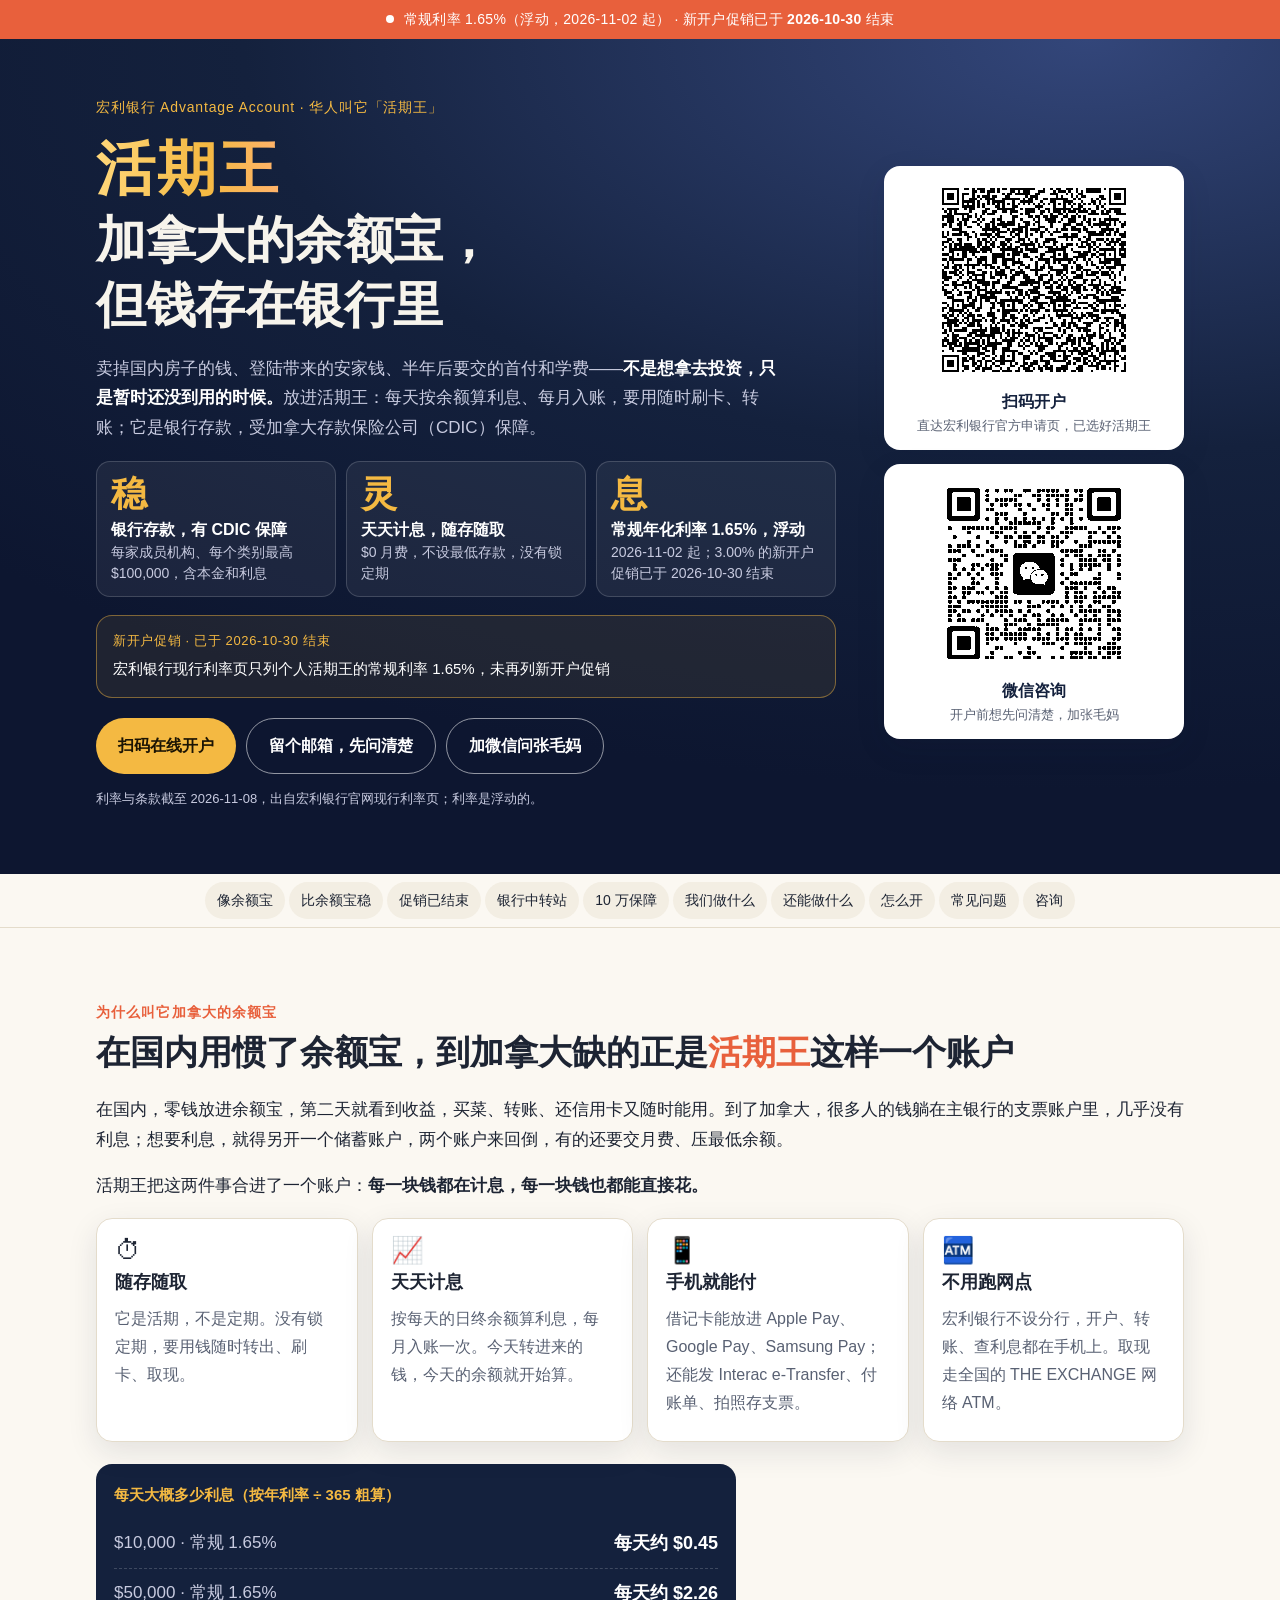
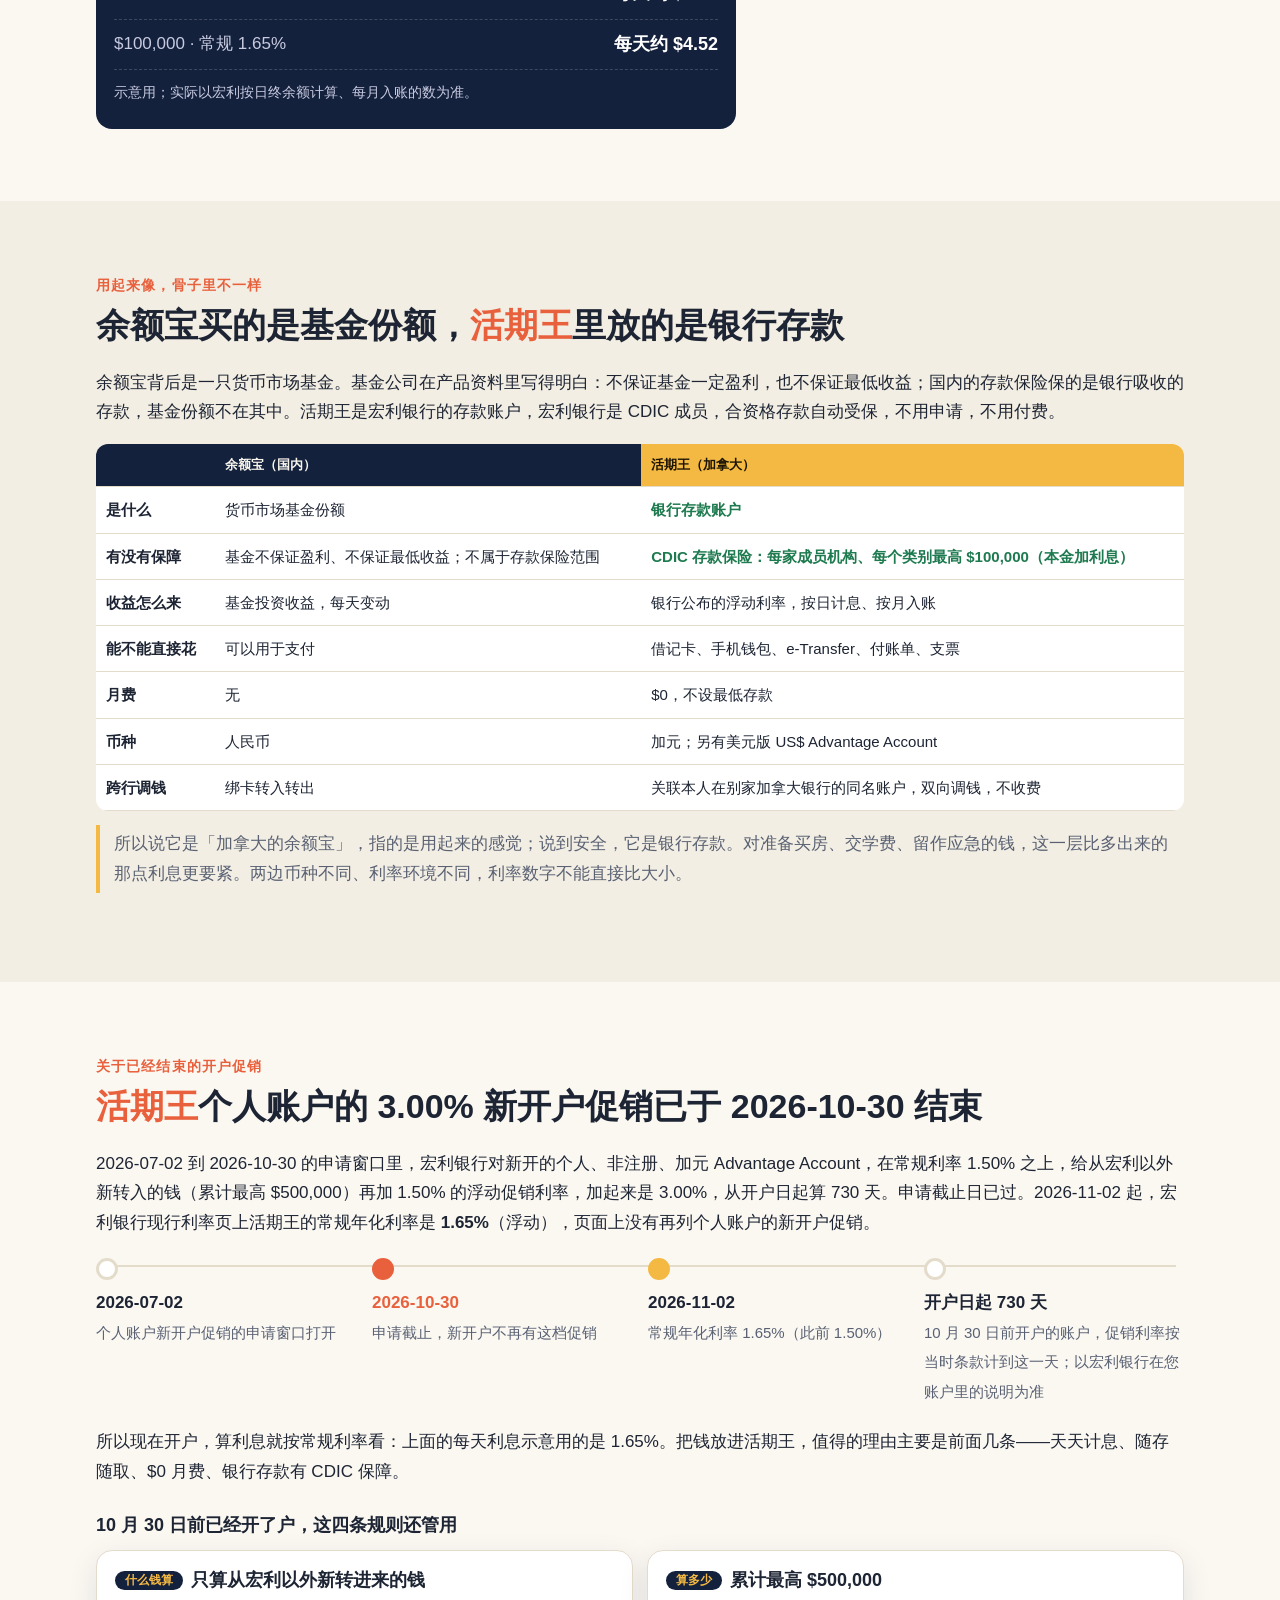
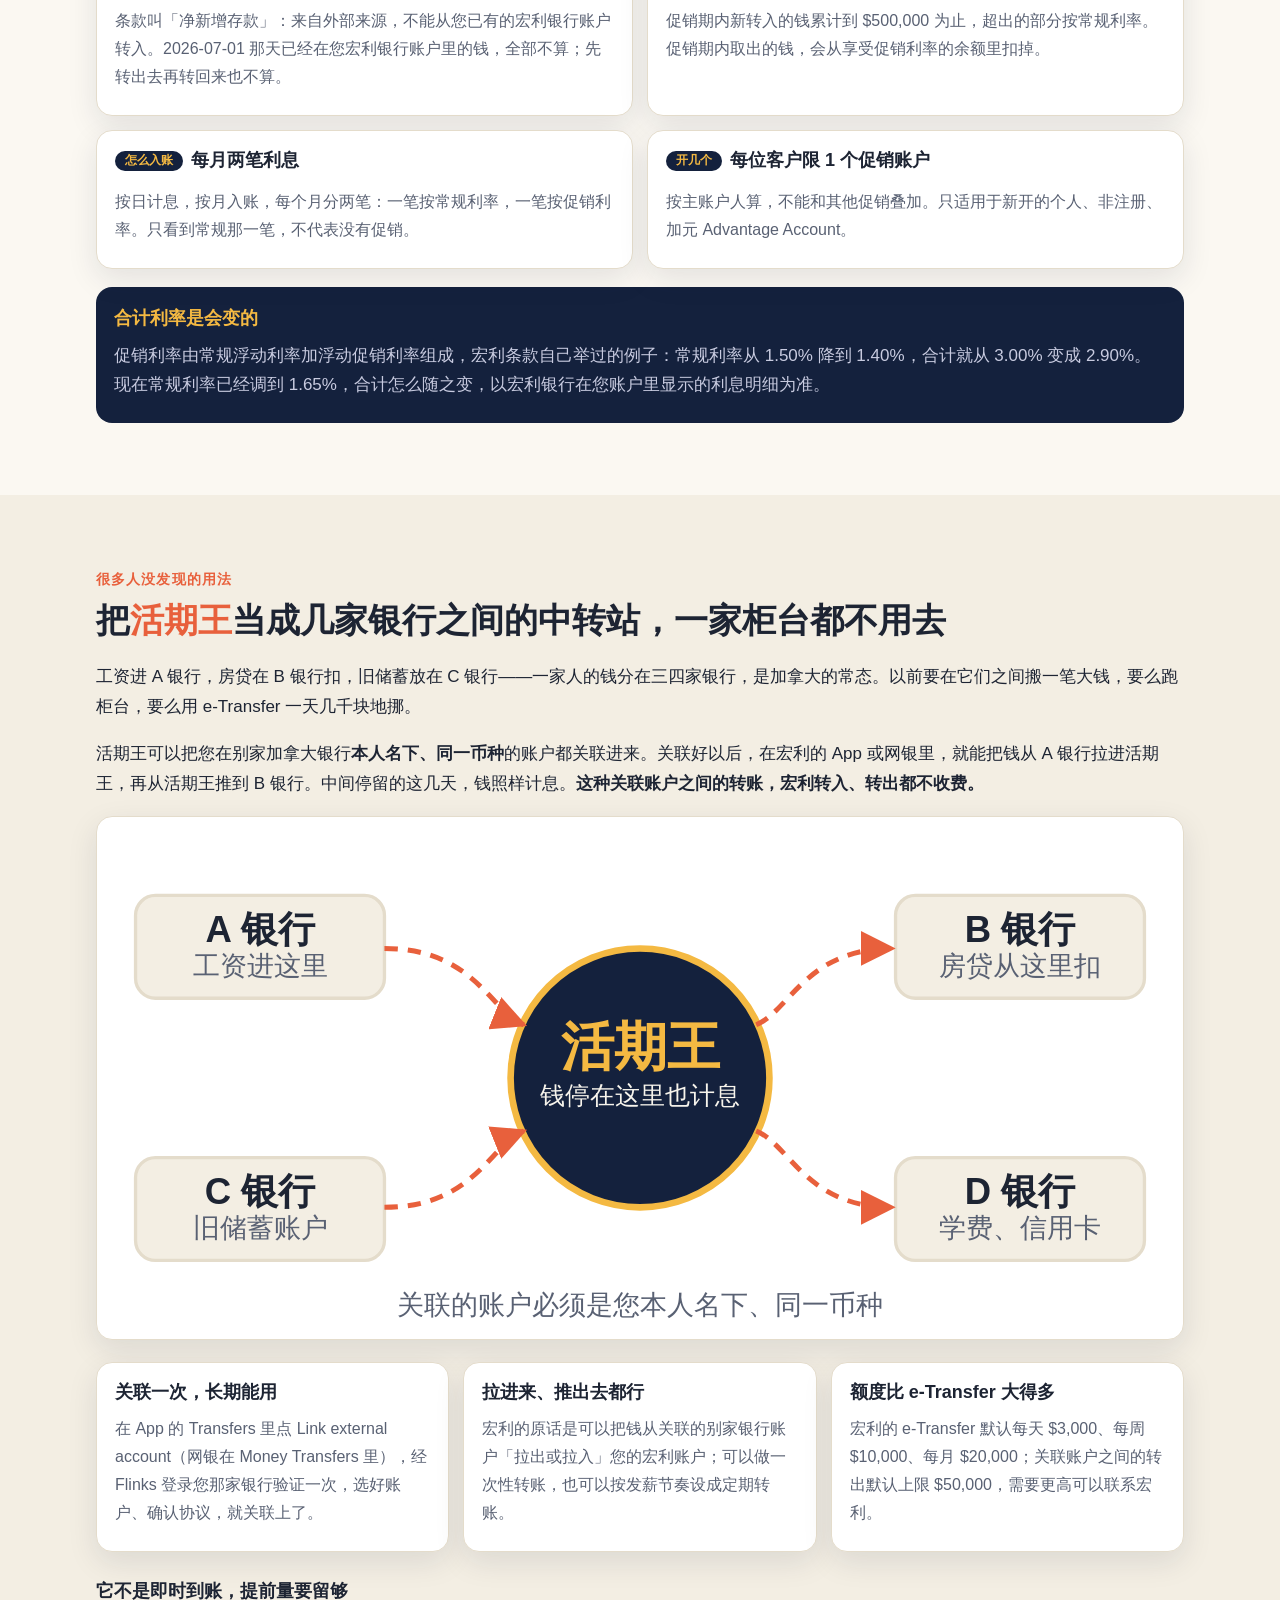
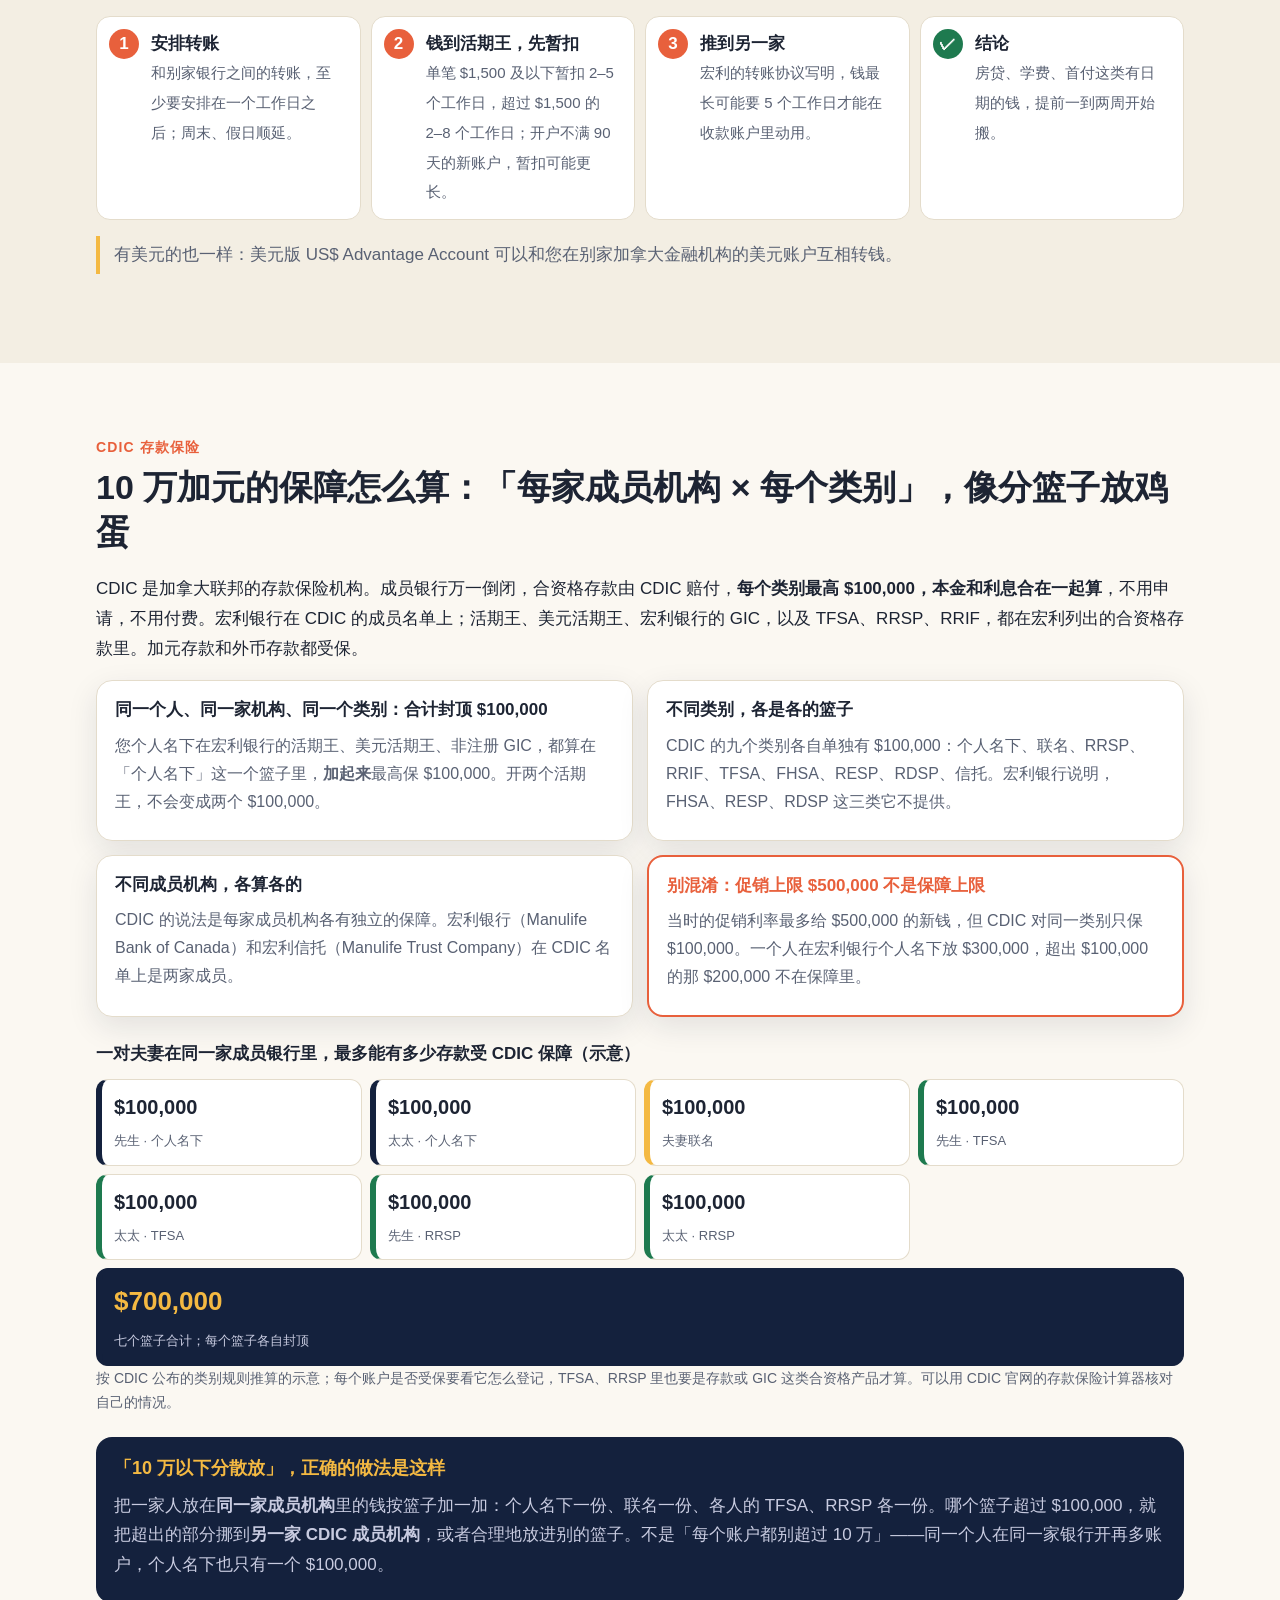
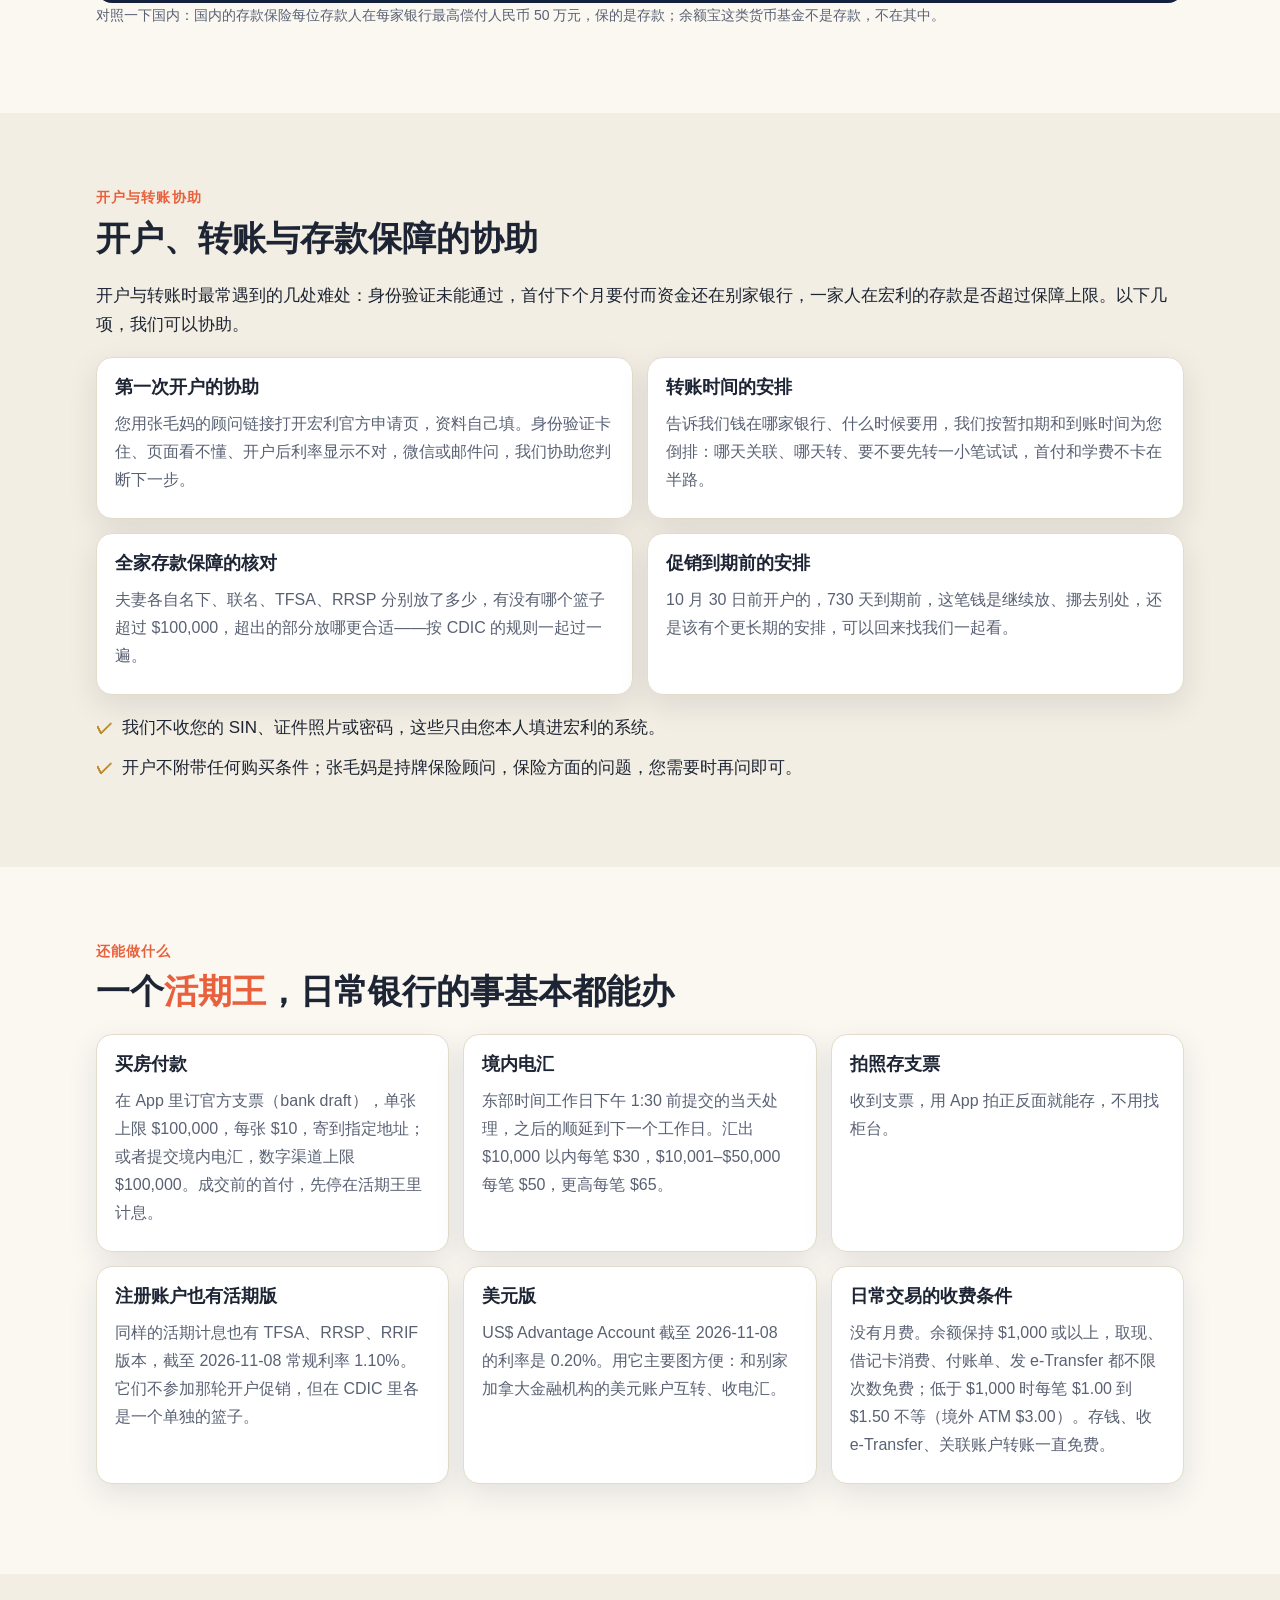
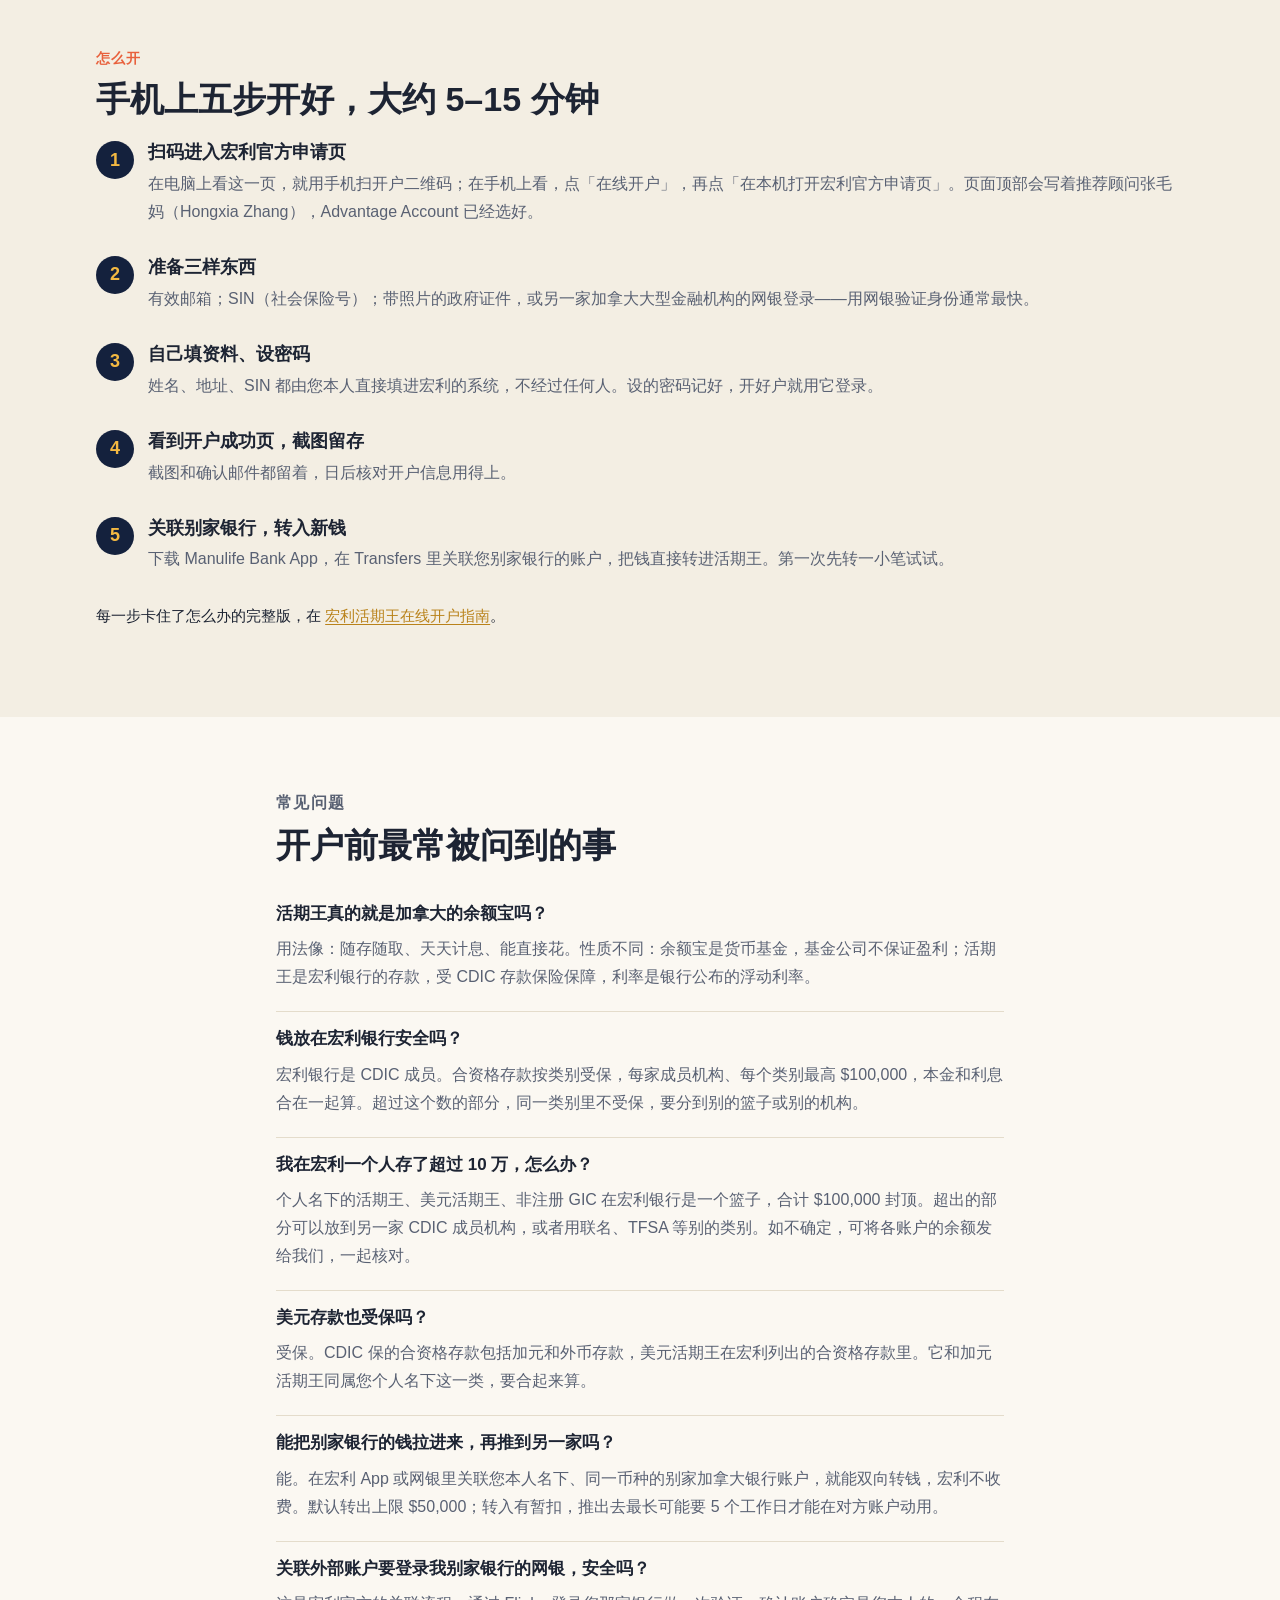
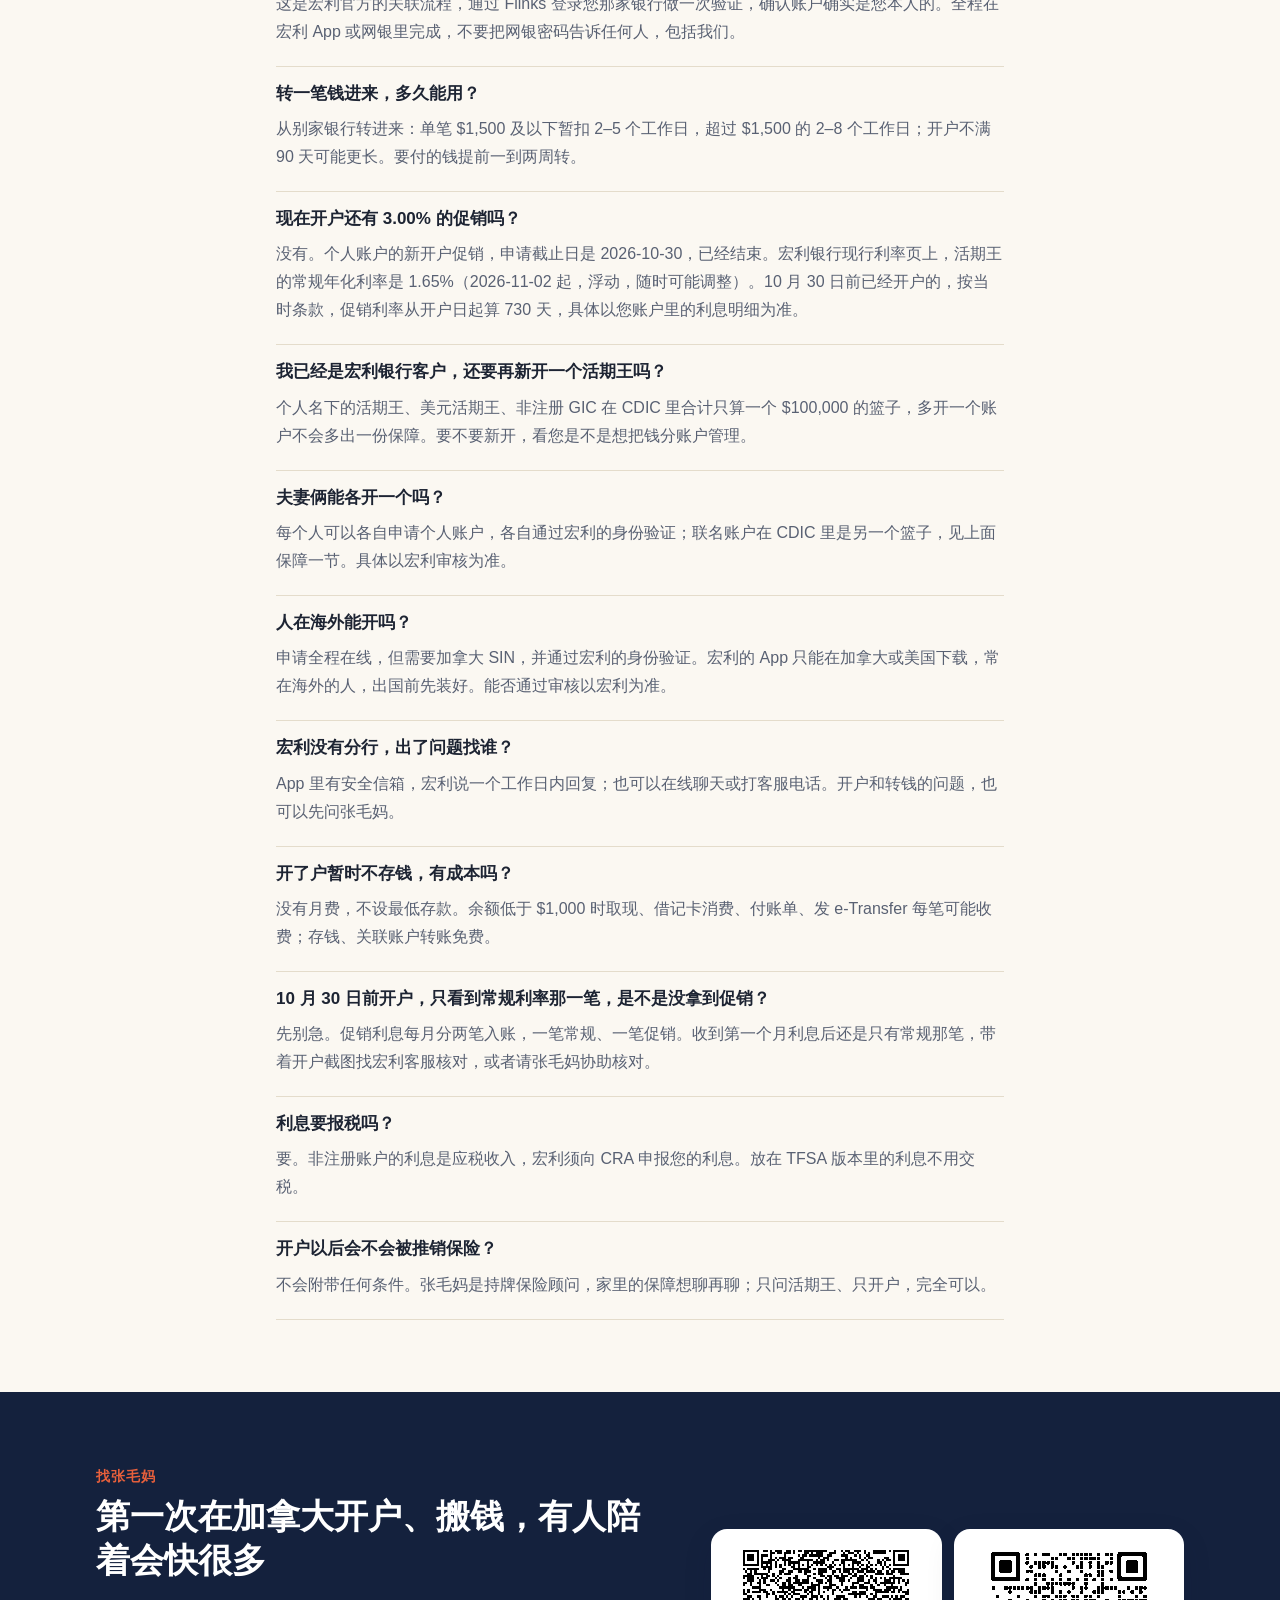
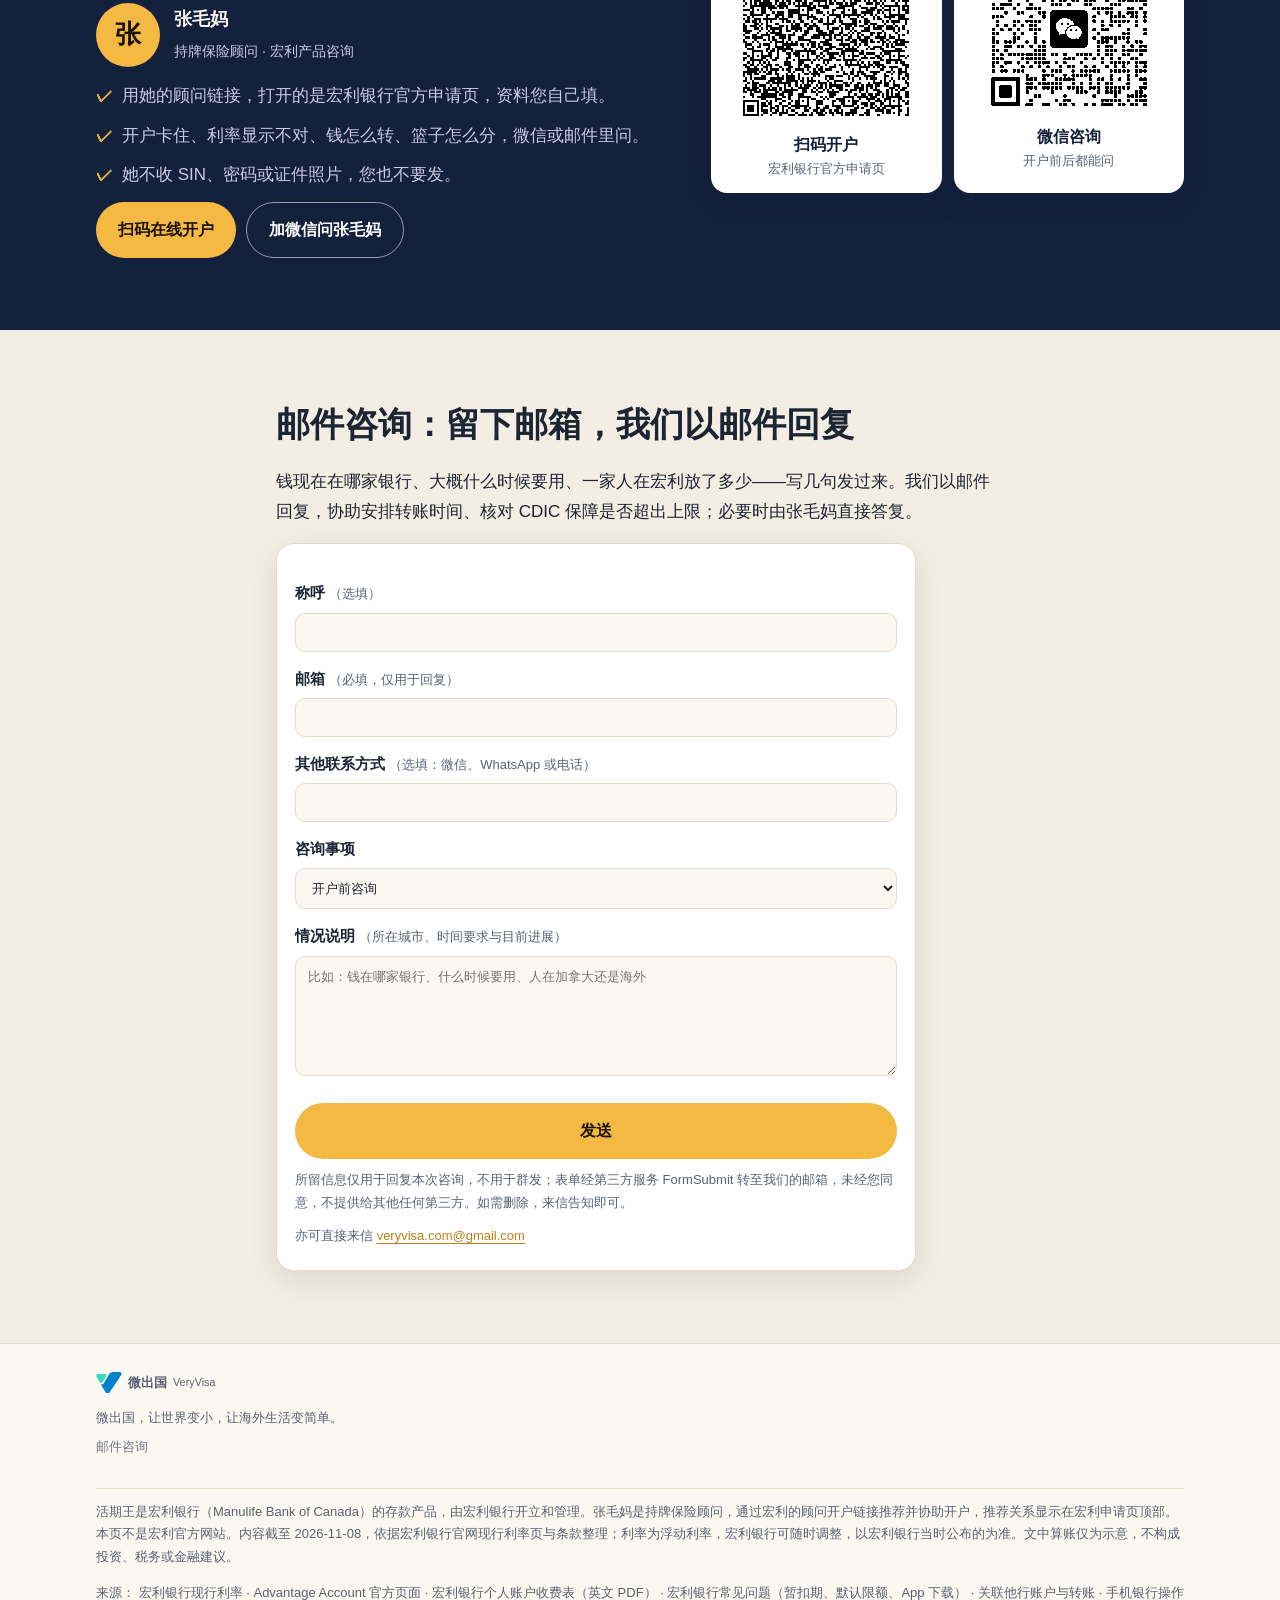
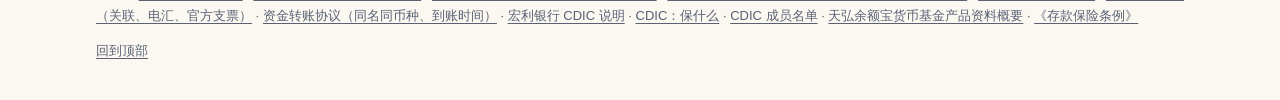
==== commit 847d9dd3: "文案：人称统一为您，删去对照抬高段落（manulife 5cadea2）" ====
--- a/index.html
+++ b/index.html
@@ -98,7 +98,7 @@
      "name": "我在宏利一个人存了超过 10 万，怎么办？",
      "acceptedAnswer": {
       "@type": "Answer",
-      "text": "个人名下的活期王、美元活期王、非注册 GIC 在宏利银行是一个篮子，合计 $100,000 封顶。超出的部分可以放到另一家 CDIC 成员机构，或者用联名、TFSA 等别的类别。拿不准可以把各账户的余额发给我们，一起数一遍。"
+      "text": "个人名下的活期王、美元活期王、非注册 GIC 在宏利银行是一个篮子，合计 $100,000 封顶。超出的部分可以放到另一家 CDIC 成员机构，或者用联名、TFSA 等别的类别。如不确定，可将各账户的余额发给我们，一起核对。"
      }
     },
     {
@@ -106,7 +106,7 @@
      "name": "美元存款也受保吗？",
      "acceptedAnswer": {
       "@type": "Answer",
-      "text": "受保。CDIC 保的合资格存款包括加元和外币存款，美元活期王在宏利列出的合资格存款里。它和加元活期王同属你个人名下这一类，要合起来算。"
+      "text": "受保。CDIC 保的合资格存款包括加元和外币存款，美元活期王在宏利列出的合资格存款里。它和加元活期王同属您个人名下这一类，要合起来算。"
      }
     },
     {
@@ -114,7 +114,7 @@
      "name": "能把别家银行的钱拉进来，再推到另一家吗？",
      "acceptedAnswer": {
       "@type": "Answer",
-      "text": "能。在宏利 App 或网银里关联你本人名下、同一币种的别家加拿大银行账户，就能双向转钱，宏利不收费。默认转出上限 $50,000；转入有暂扣，推出去最长可能要 5 个工作日才能在对方账户动用。"
+      "text": "能。在宏利 App 或网银里关联您本人名下、同一币种的别家加拿大银行账户，就能双向转钱，宏利不收费。默认转出上限 $50,000；转入有暂扣，推出去最长可能要 5 个工作日才能在对方账户动用。"
      }
     },
     {
@@ -122,7 +122,7 @@
      "name": "关联外部账户要登录我别家银行的网银，安全吗？",
      "acceptedAnswer": {
       "@type": "Answer",
-      "text": "这是宏利官方的关联流程，通过 Flinks 登录你那家银行做一次验证，确认账户确实是你本人的。全程在宏利 App 或网银里完成，不要把网银密码告诉任何人，包括我们。"
+      "text": "这是宏利官方的关联流程，通过 Flinks 登录您那家银行做一次验证，确认账户确实是您本人的。全程在宏利 App 或网银里完成，不要把网银密码告诉任何人，包括我们。"
      }
     },
     {
@@ -138,7 +138,7 @@
      "name": "现在开户还有 3.00% 的促销吗？",
      "acceptedAnswer": {
       "@type": "Answer",
-      "text": "没有。个人账户的新开户促销，申请截止日是 2026-10-30，已经结束。宏利银行现行利率页上，活期王的常规年化利率是 1.65%（2026-11-02 起，浮动，随时可能调整）。10 月 30 日前已经开户的，按当时条款，促销利率从开户日起算 730 天，具体以你账户里的利息明细为准。"
+      "text": "没有。个人账户的新开户促销，申请截止日是 2026-10-30，已经结束。宏利银行现行利率页上，活期王的常规年化利率是 1.65%（2026-11-02 起，浮动，随时可能调整）。10 月 30 日前已经开户的，按当时条款，促销利率从开户日起算 730 天，具体以您账户里的利息明细为准。"
      }
     },
     {
@@ -146,7 +146,7 @@
      "name": "我已经是宏利银行客户，还要再新开一个活期王吗？",
      "acceptedAnswer": {
       "@type": "Answer",
-      "text": "个人名下的活期王、美元活期王、非注册 GIC 在 CDIC 里合计只算一个 $100,000 的篮子，多开一个账户不会多出一份保障。要不要新开，看你是不是想把钱分账户管理。"
+      "text": "个人名下的活期王、美元活期王、非注册 GIC 在 CDIC 里合计只算一个 $100,000 的篮子，多开一个账户不会多出一份保障。要不要新开，看您是不是想把钱分账户管理。"
      }
     },
     {
@@ -186,7 +186,7 @@
      "name": "10 月 30 日前开户，只看到常规利率那一笔，是不是没拿到促销？",
      "acceptedAnswer": {
       "@type": "Answer",
-      "text": "先别急。促销利息每月分两笔入账，一笔常规、一笔促销。收到第一个月利息后还是只有常规那笔，带着开户截图找宏利客服核对，或者让张毛妈帮你查。"
+      "text": "先别急。促销利息每月分两笔入账，一笔常规、一笔促销。收到第一个月利息后还是只有常规那笔，带着开户截图找宏利客服核对，或者请张毛妈协助核对。"
      }
     },
     {
@@ -194,7 +194,7 @@
      "name": "利息要报税吗？",
      "acceptedAnswer": {
       "@type": "Answer",
-      "text": "要。非注册账户的利息是应税收入，宏利须向 CRA 申报你的利息。放在 TFSA 版本里的利息不用交税。"
+      "text": "要。非注册账户的利息是应税收入，宏利须向 CRA 申报您的利息。放在 TFSA 版本里的利息不用交税。"
      }
     },
     {
@@ -319,7 +319,7 @@
       <li><span class="tl-date">2026-07-02</span><span class="tl-text">个人账户新开户促销的申请窗口打开</span></li>
       <li class="is-end"><span class="tl-date">2026-10-30</span><span class="tl-text">申请截止，新开户不再有这档促销</span></li>
       <li class="is-now"><span class="tl-date">2026-11-02</span><span class="tl-text">常规年化利率 1.65%（此前 1.50%）</span></li>
-      <li><span class="tl-date">开户日起 730 天</span><span class="tl-text">10 月 30 日前开户的账户，促销利率按当时条款计到这一天；以宏利银行在你账户里的说明为准</span></li>
+      <li><span class="tl-date">开户日起 730 天</span><span class="tl-text">10 月 30 日前开户的账户，促销利率按当时条款计到这一天；以宏利银行在您账户里的说明为准</span></li>
     </ol>
     <p>所以现在开户，算利息就按常规利率看：上面的每天利息示意用的是 1.65%。把钱放进活期王，值得的理由主要是前面几条——天天计息、随存随取、$0 月费、银行存款有 CDIC 保障。</p>
 
@@ -327,7 +327,7 @@
     <div class="cards two">
       <article class="card rule">
         <h3><span class="tag">什么钱算</span>只算从宏利以外新转进来的钱</h3>
-        <p>条款叫「净新增存款」：来自外部来源，不能从你已有的宏利银行账户转入。2026-07-01 那天已经在你宏利银行账户里的钱，全部不算；先转出去再转回来也不算。</p>
+        <p>条款叫「净新增存款」：来自外部来源，不能从您已有的宏利银行账户转入。2026-07-01 那天已经在您宏利银行账户里的钱，全部不算；先转出去再转回来也不算。</p>
       </article>
       <article class="card rule">
         <h3><span class="tag">算多少</span>累计最高 $500,000</h3>
@@ -344,7 +344,7 @@
     </div>
     <div class="callout">
       <h3>合计利率是会变的</h3>
-      <p>促销利率由常规浮动利率加浮动促销利率组成，宏利条款自己举过的例子：常规利率从 1.50% 降到 1.40%，合计就从 3.00% 变成 2.90%。现在常规利率已经调到 1.65%，合计怎么随之变，以宏利银行在你账户里显示的利息明细为准。</p>
+      <p>促销利率由常规浮动利率加浮动促销利率组成，宏利条款自己举过的例子：常规利率从 1.50% 降到 1.40%，合计就从 3.00% 变成 2.90%。现在常规利率已经调到 1.65%，合计怎么随之变，以宏利银行在您账户里显示的利息明细为准。</p>
     </div>
   </div>
 </section>
@@ -354,7 +354,7 @@
     <p class="eyebrow">很多人没发现的用法</p>
     <h2>把<span class="hqw-name">活期王</span>当成几家银行之间的中转站，一家柜台都不用去</h2>
     <p>工资进 A 银行，房贷在 B 银行扣，旧储蓄放在 C 银行——一家人的钱分在三四家银行，是加拿大的常态。以前要在它们之间搬一笔大钱，要么跑柜台，要么用 e-Transfer 一天几千块地挪。</p>
-    <p>活期王可以把你在别家加拿大银行<b>本人名下、同一币种</b>的账户都关联进来。关联好以后，在宏利的 App 或网银里，就能把钱从 A 银行拉进活期王，再从活期王推到 B 银行。中间停留的这几天，钱照样计息。<b>这种关联账户之间的转账，宏利转入、转出都不收费。</b></p>
+    <p>活期王可以把您在别家加拿大银行<b>本人名下、同一币种</b>的账户都关联进来。关联好以后，在宏利的 App 或网银里，就能把钱从 A 银行拉进活期王，再从活期王推到 B 银行。中间停留的这几天，钱照样计息。<b>这种关联账户之间的转账，宏利转入、转出都不收费。</b></p>
 
     <figure class="bridge-fig">
       <svg viewBox="0 0 640 300" role="img" aria-labelledby="bridge-t bridge-d" class="bridge-svg">
@@ -380,13 +380,13 @@
           <path d="M390,118 C410,110 420,72 472,72" marker-end="url(#ah)"/>
           <path d="M390,182 C410,190 420,228 472,228" marker-end="url(#ah)"/>
         </g>
-        <text x="320" y="292" class="cap">关联的账户必须是你本人名下、同一币种</text>
+        <text x="320" y="292" class="cap">关联的账户必须是您本人名下、同一币种</text>
       </svg>
     </figure>
 
     <div class="cards three">
-      <article class="card"><h3>关联一次，长期能用</h3><p>在 App 的 Transfers 里点 Link external account（网银在 Money Transfers 里），经 Flinks 登录你那家银行验证一次，选好账户、确认协议，就关联上了。</p></article>
-      <article class="card"><h3>拉进来、推出去都行</h3><p>宏利的原话是可以把钱从关联的别家银行账户「拉出或拉入」你的宏利账户；可以做一次性转账，也可以按发薪节奏设成定期转账。</p></article>
+      <article class="card"><h3>关联一次，长期能用</h3><p>在 App 的 Transfers 里点 Link external account（网银在 Money Transfers 里），经 Flinks 登录您那家银行验证一次，选好账户、确认协议，就关联上了。</p></article>
+      <article class="card"><h3>拉进来、推出去都行</h3><p>宏利的原话是可以把钱从关联的别家银行账户「拉出或拉入」您的宏利账户；可以做一次性转账，也可以按发薪节奏设成定期转账。</p></article>
       <article class="card"><h3>额度比 e-Transfer 大得多</h3><p>宏利的 e-Transfer 默认每天 $3,000、每周 $10,000、每月 $20,000；关联账户之间的转出默认上限 $50,000，需要更高可以联系宏利。</p></article>
     </div>
 
@@ -397,7 +397,7 @@
       <li><b>推到另一家</b><span>宏利的转账协议写明，钱最长可能要 5 个工作日才能在收款账户里动用。</span></li>
       <li><b>结论</b><span>房贷、学费、首付这类有日期的钱，提前一到两周开始搬。</span></li>
     </ol>
-    <p class="note">有美元的也一样：美元版 US$ Advantage Account 可以和你在别家加拿大金融机构的美元账户互相转钱。</p>
+    <p class="note">有美元的也一样：美元版 US$ Advantage Account 可以和您在别家加拿大金融机构的美元账户互相转钱。</p>
   </div>
 </section>
 
@@ -410,7 +410,7 @@
     <div class="cards two">
       <article class="card rulebox">
         <h3>同一个人、同一家机构、同一个类别：合计封顶 $100,000</h3>
-        <p>你个人名下在宏利银行的活期王、美元活期王、非注册 GIC，都算在「个人名下」这一个篮子里，<b>加起来</b>最高保 $100,000。开两个活期王，不会变成两个 $100,000。</p>
+        <p>您个人名下在宏利银行的活期王、美元活期王、非注册 GIC，都算在「个人名下」这一个篮子里，<b>加起来</b>最高保 $100,000。开两个活期王，不会变成两个 $100,000。</p>
       </article>
       <article class="card rulebox">
         <h3>不同类别，各是各的篮子</h3>
@@ -451,18 +451,18 @@
 
 <section id="help" class="sec sec-tint">
   <div class="wrap">
-    <p class="eyebrow">这些是网上查不到、也替不了你的</p>
-    <h2>利率谁都能查到，我们陪你把这笔钱真正放好</h2>
-    <p>利率、期限、CDIC 规则，问 AI、看官网都能查到。真正卡住人的，是轮到自己动手的那几步：身份验证没通过怎么办、首付下个月要付钱现在转来得及吗、一家人的钱在宏利会不会超过保障。这些，我们陪你一起过。</p>
+    <p class="eyebrow">开户与转账协助</p>
+    <h2>开户、转账与存款保障的协助</h2>
+    <p>开户与转账时最常遇到的几处难处：身份验证未能通过，首付下个月要付而资金还在别家银行，一家人在宏利的存款是否超过保障上限。以下几项，我们可以协助。</p>
     <div class="cards two">
-      <article class="card"><h3>陪你走完第一次开户</h3><p>你用张毛妈的顾问链接打开宏利官方申请页，资料自己填。身份验证卡住、页面看不懂、开户后利率显示不对，微信或邮件问，我们帮你判断下一步。</p></article>
-      <article class="card"><h3>帮你排好转钱的时间</h3><p>告诉我们钱在哪家银行、什么时候要用，我们按暂扣期和到账时间帮你倒排：哪天关联、哪天转、要不要先转一小笔试试，首付和学费不卡在半路。</p></article>
-      <article class="card"><h3>帮一家人数一数篮子</h3><p>夫妻各自名下、联名、TFSA、RRSP 分别放了多少，有没有哪个篮子超过 $100,000，超出的部分放哪更合适——按 CDIC 的规则一起过一遍。</p></article>
-      <article class="card"><h3>促销到期时，一起看下一步</h3><p>10 月 30 日前开户的，730 天到期前，这笔钱是继续放、挪去别处，还是该有个更长期的安排，可以回来找我们一起看。</p></article>
+      <article class="card"><h3>第一次开户的协助</h3><p>您用张毛妈的顾问链接打开宏利官方申请页，资料自己填。身份验证卡住、页面看不懂、开户后利率显示不对，微信或邮件问，我们协助您判断下一步。</p></article>
+      <article class="card"><h3>转账时间的安排</h3><p>告诉我们钱在哪家银行、什么时候要用，我们按暂扣期和到账时间为您倒排：哪天关联、哪天转、要不要先转一小笔试试，首付和学费不卡在半路。</p></article>
+      <article class="card"><h3>全家存款保障的核对</h3><p>夫妻各自名下、联名、TFSA、RRSP 分别放了多少，有没有哪个篮子超过 $100,000，超出的部分放哪更合适——按 CDIC 的规则一起过一遍。</p></article>
+      <article class="card"><h3>促销到期前的安排</h3><p>10 月 30 日前开户的，730 天到期前，这笔钱是继续放、挪去别处，还是该有个更长期的安排，可以回来找我们一起看。</p></article>
     </div>
     <ul class="ticks ticks-dark">
-      <li>我们不收你的 SIN、证件照片或密码，这些只由你本人填进宏利的系统。</li>
-      <li>开户不附带任何购买条件；张毛妈是持牌保险顾问，保险的事你想问再问，不问也没关系。</li>
+      <li>我们不收您的 SIN、证件照片或密码，这些只由您本人填进宏利的系统。</li>
+      <li>开户不附带任何购买条件；张毛妈是持牌保险顾问，保险方面的问题，您需要时再问即可。</li>
     </ul>
   </div>
 </section>
@@ -477,7 +477,7 @@
       <article class="card"><h3>拍照存支票</h3><p>收到支票，用 App 拍正反面就能存，不用找柜台。</p></article>
       <article class="card"><h3>注册账户也有活期版</h3><p>同样的活期计息也有 TFSA、RRSP、RRIF 版本，截至 2026-11-08 常规利率 1.10%。它们不参加那轮开户促销，但在 CDIC 里各是一个单独的篮子。</p></article>
       <article class="card"><h3>美元版</h3><p>US$ Advantage Account 截至 2026-11-08 的利率是 0.20%。用它主要图方便：和别家加拿大金融机构的美元账户互转、收电汇。</p></article>
-      <article class="card"><h3>日常交易什么时候免费</h3><p>没有月费。余额保持 $1,000 或以上，取现、借记卡消费、付账单、发 e-Transfer 都不限次数免费；低于 $1,000 时每笔 $1.00 到 $1.50 不等（境外 ATM $3.00）。存钱、收 e-Transfer、关联账户转账一直免费。</p></article>
+      <article class="card"><h3>日常交易的收费条件</h3><p>没有月费。余额保持 $1,000 或以上，取现、借记卡消费、付账单、发 e-Transfer 都不限次数免费；低于 $1,000 时每笔 $1.00 到 $1.50 不等（境外 ATM $3.00）。存钱、收 e-Transfer、关联账户转账一直免费。</p></article>
     </div>
   </div>
 </section>
@@ -489,9 +489,9 @@
     <ol class="steps">
       <li><h3>扫码进入宏利官方申请页</h3><p>在电脑上看这一页，就用手机扫开户二维码；在手机上看，点「在线开户」，再点「在本机打开宏利官方申请页」。页面顶部会写着推荐顾问张毛妈（Hongxia Zhang），Advantage Account 已经选好。</p></li>
       <li><h3>准备三样东西</h3><p>有效邮箱；SIN（社会保险号）；带照片的政府证件，或另一家加拿大大型金融机构的网银登录——用网银验证身份通常最快。</p></li>
-      <li><h3>自己填资料、设密码</h3><p>姓名、地址、SIN 都由你本人直接填进宏利的系统，不经过任何人。设的密码记好，开好户就用它登录。</p></li>
+      <li><h3>自己填资料、设密码</h3><p>姓名、地址、SIN 都由您本人直接填进宏利的系统，不经过任何人。设的密码记好，开好户就用它登录。</p></li>
       <li><h3>看到开户成功页，截图留存</h3><p>截图和确认邮件都留着，日后核对开户信息用得上。</p></li>
-      <li><h3>关联别家银行，转入新钱</h3><p>下载 Manulife Bank App，在 Transfers 里关联你别家银行的账户，把钱直接转进活期王。第一次先转一小笔试试。</p></li>
+      <li><h3>关联别家银行，转入新钱</h3><p>下载 Manulife Bank App，在 Transfers 里关联您别家银行的账户，把钱直接转进活期王。第一次先转一小笔试试。</p></li>
     </ol>
     <p class="more">每一步卡住了怎么办的完整版，在 <a href="https://veryvisa.github.io/manulife-site/visuals/opening/">宏利活期王在线开户指南</a>。</p>
   </div>
@@ -503,19 +503,19 @@
     <h2>开户前最常被问到的事</h2>
     <article><h3>活期王真的就是加拿大的余额宝吗？</h3><p>用法像：随存随取、天天计息、能直接花。性质不同：余额宝是货币基金，基金公司不保证盈利；活期王是宏利银行的存款，受 CDIC 存款保险保障，利率是银行公布的浮动利率。</p></article>
     <article><h3>钱放在宏利银行安全吗？</h3><p>宏利银行是 CDIC 成员。合资格存款按类别受保，每家成员机构、每个类别最高 $100,000，本金和利息合在一起算。超过这个数的部分，同一类别里不受保，要分到别的篮子或别的机构。</p></article>
-    <article><h3>我在宏利一个人存了超过 10 万，怎么办？</h3><p>个人名下的活期王、美元活期王、非注册 GIC 在宏利银行是一个篮子，合计 $100,000 封顶。超出的部分可以放到另一家 CDIC 成员机构，或者用联名、TFSA 等别的类别。拿不准可以把各账户的余额发给我们，一起数一遍。</p></article>
-    <article><h3>美元存款也受保吗？</h3><p>受保。CDIC 保的合资格存款包括加元和外币存款，美元活期王在宏利列出的合资格存款里。它和加元活期王同属你个人名下这一类，要合起来算。</p></article>
-    <article><h3>能把别家银行的钱拉进来，再推到另一家吗？</h3><p>能。在宏利 App 或网银里关联你本人名下、同一币种的别家加拿大银行账户，就能双向转钱，宏利不收费。默认转出上限 $50,000；转入有暂扣，推出去最长可能要 5 个工作日才能在对方账户动用。</p></article>
-    <article><h3>关联外部账户要登录我别家银行的网银，安全吗？</h3><p>这是宏利官方的关联流程，通过 Flinks 登录你那家银行做一次验证，确认账户确实是你本人的。全程在宏利 App 或网银里完成，不要把网银密码告诉任何人，包括我们。</p></article>
+    <article><h3>我在宏利一个人存了超过 10 万，怎么办？</h3><p>个人名下的活期王、美元活期王、非注册 GIC 在宏利银行是一个篮子，合计 $100,000 封顶。超出的部分可以放到另一家 CDIC 成员机构，或者用联名、TFSA 等别的类别。如不确定，可将各账户的余额发给我们，一起核对。</p></article>
+    <article><h3>美元存款也受保吗？</h3><p>受保。CDIC 保的合资格存款包括加元和外币存款，美元活期王在宏利列出的合资格存款里。它和加元活期王同属您个人名下这一类，要合起来算。</p></article>
+    <article><h3>能把别家银行的钱拉进来，再推到另一家吗？</h3><p>能。在宏利 App 或网银里关联您本人名下、同一币种的别家加拿大银行账户，就能双向转钱，宏利不收费。默认转出上限 $50,000；转入有暂扣，推出去最长可能要 5 个工作日才能在对方账户动用。</p></article>
+    <article><h3>关联外部账户要登录我别家银行的网银，安全吗？</h3><p>这是宏利官方的关联流程，通过 Flinks 登录您那家银行做一次验证，确认账户确实是您本人的。全程在宏利 App 或网银里完成，不要把网银密码告诉任何人，包括我们。</p></article>
     <article><h3>转一笔钱进来，多久能用？</h3><p>从别家银行转进来：单笔 $1,500 及以下暂扣 2–5 个工作日，超过 $1,500 的 2–8 个工作日；开户不满 90 天可能更长。要付的钱提前一到两周转。</p></article>
-    <article><h3>现在开户还有 3.00% 的促销吗？</h3><p>没有。个人账户的新开户促销，申请截止日是 2026-10-30，已经结束。宏利银行现行利率页上，活期王的常规年化利率是 1.65%（2026-11-02 起，浮动，随时可能调整）。10 月 30 日前已经开户的，按当时条款，促销利率从开户日起算 730 天，具体以你账户里的利息明细为准。</p></article>
-    <article><h3>我已经是宏利银行客户，还要再新开一个活期王吗？</h3><p>个人名下的活期王、美元活期王、非注册 GIC 在 CDIC 里合计只算一个 $100,000 的篮子，多开一个账户不会多出一份保障。要不要新开，看你是不是想把钱分账户管理。</p></article>
+    <article><h3>现在开户还有 3.00% 的促销吗？</h3><p>没有。个人账户的新开户促销，申请截止日是 2026-10-30，已经结束。宏利银行现行利率页上，活期王的常规年化利率是 1.65%（2026-11-02 起，浮动，随时可能调整）。10 月 30 日前已经开户的，按当时条款，促销利率从开户日起算 730 天，具体以您账户里的利息明细为准。</p></article>
+    <article><h3>我已经是宏利银行客户，还要再新开一个活期王吗？</h3><p>个人名下的活期王、美元活期王、非注册 GIC 在 CDIC 里合计只算一个 $100,000 的篮子，多开一个账户不会多出一份保障。要不要新开，看您是不是想把钱分账户管理。</p></article>
     <article><h3>夫妻俩能各开一个吗？</h3><p>每个人可以各自申请个人账户，各自通过宏利的身份验证；联名账户在 CDIC 里是另一个篮子，见上面保障一节。具体以宏利审核为准。</p></article>
     <article><h3>人在海外能开吗？</h3><p>申请全程在线，但需要加拿大 SIN，并通过宏利的身份验证。宏利的 App 只能在加拿大或美国下载，常在海外的人，出国前先装好。能否通过审核以宏利为准。</p></article>
     <article><h3>宏利没有分行，出了问题找谁？</h3><p>App 里有安全信箱，宏利说一个工作日内回复；也可以在线聊天或打客服电话。开户和转钱的问题，也可以先问张毛妈。</p></article>
     <article><h3>开了户暂时不存钱，有成本吗？</h3><p>没有月费，不设最低存款。余额低于 $1,000 时取现、借记卡消费、付账单、发 e-Transfer 每笔可能收费；存钱、关联账户转账免费。</p></article>
-    <article><h3>10 月 30 日前开户，只看到常规利率那一笔，是不是没拿到促销？</h3><p>先别急。促销利息每月分两笔入账，一笔常规、一笔促销。收到第一个月利息后还是只有常规那笔，带着开户截图找宏利客服核对，或者让张毛妈帮你查。</p></article>
-    <article><h3>利息要报税吗？</h3><p>要。非注册账户的利息是应税收入，宏利须向 CRA 申报你的利息。放在 TFSA 版本里的利息不用交税。</p></article>
+    <article><h3>10 月 30 日前开户，只看到常规利率那一笔，是不是没拿到促销？</h3><p>先别急。促销利息每月分两笔入账，一笔常规、一笔促销。收到第一个月利息后还是只有常规那笔，带着开户截图找宏利客服核对，或者请张毛妈协助核对。</p></article>
+    <article><h3>利息要报税吗？</h3><p>要。非注册账户的利息是应税收入，宏利须向 CRA 申报您的利息。放在 TFSA 版本里的利息不用交税。</p></article>
     <article><h3>开户以后会不会被推销保险？</h3><p>不会附带任何条件。张毛妈是持牌保险顾问，家里的保障想聊再聊；只问活期王、只开户，完全可以。</p></article>
   </div>
 </section>
@@ -530,9 +530,9 @@
         <div><b>张毛妈</b><span>持牌保险顾问 · 宏利产品咨询</span></div>
       </div>
       <ul class="ticks">
-        <li>用她的顾问链接，打开的是宏利银行官方申请页，资料你自己填。</li>
+        <li>用她的顾问链接，打开的是宏利银行官方申请页，资料您自己填。</li>
         <li>开户卡住、利率显示不对、钱怎么转、篮子怎么分，微信或邮件里问。</li>
-        <li>她不收 SIN、密码或证件照片，你也不要发。</li>
+        <li>她不收 SIN、密码或证件照片，您也不要发。</li>
       </ul>
       <div class="cta-row">
         <button class="btn btn-primary" type="button" data-open="dlg-open">扫码在线开户</button>
@@ -547,8 +547,8 @@
 </section>
 <!-- vv:form -->
 <section class="sec vv-ask" id="ask"><div class="wrap narrow">
-<h2>不用微信也能问：留个邮箱，我们回你</h2>
-<p>钱现在在哪家银行、大概什么时候要用、一家人在宏利放了多少——写几句发过来。我们用邮箱回复，帮你看转钱时间怎么排、CDIC 的篮子有没有超；必要时请张毛妈直接答。</p>
+<h2>邮件咨询：留下邮箱，我们以邮件回复</h2>
+<p>钱现在在哪家银行、大概什么时候要用、一家人在宏利放了多少——写几句发过来。我们以邮件回复，协助安排转账时间、核对 CDIC 保障是否超出上限；必要时由张毛妈直接答复。</p>
 <form class="form" data-vv-form action="https://formsubmit.co/ajax/veryvisa.com@gmail.com" method="POST" data-mailto="mailto:veryvisa.com@gmail.com?subject=%5B%E5%BE%AE%E5%87%BA%E5%9B%BD%C2%B7%E5%AE%8F%E5%88%A9%E6%B4%BB%E6%9C%9F%E7%8E%8B%E5%BC%80%E6%88%B7%E5%92%A8%E8%AF%A2%5D%20%E5%92%A8%E8%AF%A2">
   <input type="hidden" name="_subject" value="[微出国·宏利活期王开户咨询] 新咨询">
   <input type="hidden" name="_template" value="table">
@@ -586,7 +586,7 @@
 <!-- vv:brand -->
 <div class="vv-brandline"><a href="https://veryvisa.github.io/" aria-label="微出国首页"><svg viewBox="102.305 90.391 73.617 59.957" xmlns="http://www.w3.org/2000/svg">
 <path fill="#30D9C4" d="M 107.894531 95.808594 L 127.277344 95.808594 C 127.277344 95.808594 129.507812 95.628906 130.835938 97.679688 C 131.585938 98.910156 131.65625 100.316406 131.082031 101.546875 L 121.609375 117.953125 C 121.609375 117.953125 120.335938 120.65625 117.011719 120.824219 C 113.714844 120.910156 112.242188 118.40625 112.242188 118.40625 L 103.722656 103.652344 C 103.722656 103.652344 102.304688 101.792969 103.09375 99.332031 C 103.878906 96.878906 106.148438 95.773438 107.894531 95.808594 "/>
-<path fill="#0082CA" d="M 115.964844 124.792969 C 115.847656 124.59375 116.09375 124.378906 116.277344 124.519531 C 117.195312 125.21875 118.664062 125.902344 120.683594 125.515625 C 122.164062 125.210938 123.550781 124.296875 124.402344 122.757812 C 125.242188 121.300781 138.8125 97.8125 138.8125 97.8125 C 138.8125 97.8125 141.9375 90.917969 150.207031 90.550781 L 169.96875 90.550781 C 169.96875 90.550781 173 90.390625 174.503906 93.40625 C 175.921875 96.433594 173.941406 98.695312 173.667969 99.109375 C 173.394531 99.523438 142.203125 146.726562 142.203125 146.726562 C 142.203125 146.726562 140.003906 150.347656 135.40625 150.347656 C 130.808594 150.347656 128.707031 146.878906 128.417969 146.398438 C 128.175781 145.992188 118.835938 129.78125 115.964844 124.792969 "/></svg><b>微出国</b> <small>VeryVisa</small></a><p>微出国，让世界变小，让海外生活变简单。</p><p class="vv-sub">三一服务：一流的信誉、一流的效率、一流的质量。 · <a href="#ask">邮件咨询</a></p></div>
+<path fill="#0082CA" d="M 115.964844 124.792969 C 115.847656 124.59375 116.09375 124.378906 116.277344 124.519531 C 117.195312 125.21875 118.664062 125.902344 120.683594 125.515625 C 122.164062 125.210938 123.550781 124.296875 124.402344 122.757812 C 125.242188 121.300781 138.8125 97.8125 138.8125 97.8125 C 138.8125 97.8125 141.9375 90.917969 150.207031 90.550781 L 169.96875 90.550781 C 169.96875 90.550781 173 90.390625 174.503906 93.40625 C 175.921875 96.433594 173.941406 98.695312 173.667969 99.109375 C 173.394531 99.523438 142.203125 146.726562 142.203125 146.726562 C 142.203125 146.726562 140.003906 150.347656 135.40625 150.347656 C 130.808594 150.347656 128.707031 146.878906 128.417969 146.398438 C 128.175781 145.992188 118.835938 129.78125 115.964844 124.792969 "/></svg><b>微出国</b> <small>VeryVisa</small></a><p>微出国，让世界变小，让海外生活变简单。</p><p class="vv-sub"><a href="#ask">邮件咨询</a></p></div>
 <!-- /vv:brand -->
     <p class="compliance">活期王是宏利银行（Manulife Bank of Canada）的存款产品，由宏利银行开立和管理。张毛妈是持牌保险顾问，通过宏利的顾问开户链接推荐并协助开户，推荐关系显示在宏利申请页顶部。本页不是宏利官方网站。内容<span class="nw">截至 2026-11-08</span>，依据宏利银行官网现行利率页与条款整理；利率为浮动利率，宏利银行可随时调整，以宏利银行当时公布的为准。文中算账仅为示意，不构成投资、税务或金融建议。</p>
     <p class="sources">来源：
@@ -616,9 +616,9 @@
   <form method="dialog"><button class="dlg-x" aria-label="关闭">×</button></form>
   <h2 id="dlg-open-t">宏利活期王 · 官方开户</h2>
   <img src="assets/qr-open.png" alt="张毛妈的宏利银行官方开户二维码（大图）" width="790" height="790">
-  <p>用另一部手机的相机扫码；如果你正在用手机看这一页，直接点下面的按钮。</p>
+  <p>用另一部手机的相机扫码；如果您正在用手机看这一页，直接点下面的按钮。</p>
   <a class="btn btn-primary btn-block" href="https://onboarding.manulifebank.ca/api/customer?locale=en-ca&amp;state=[base64]" target="_blank" rel="noopener" data-open-official>在本机打开宏利官方申请页 ↗</a>
-  <p class="fine">页面是英文的，顶部会显示推荐顾问 Hongxia Zhang（张毛妈）。SIN 等资料由你本人填写。</p>
+  <p class="fine">页面是英文的，顶部会显示推荐顾问 Hongxia Zhang（张毛妈）。SIN 等资料由您本人填写。</p>
 </dialog>
 
 <dialog id="dlg-wechat" class="dlg" aria-labelledby="dlg-wechat-t">
